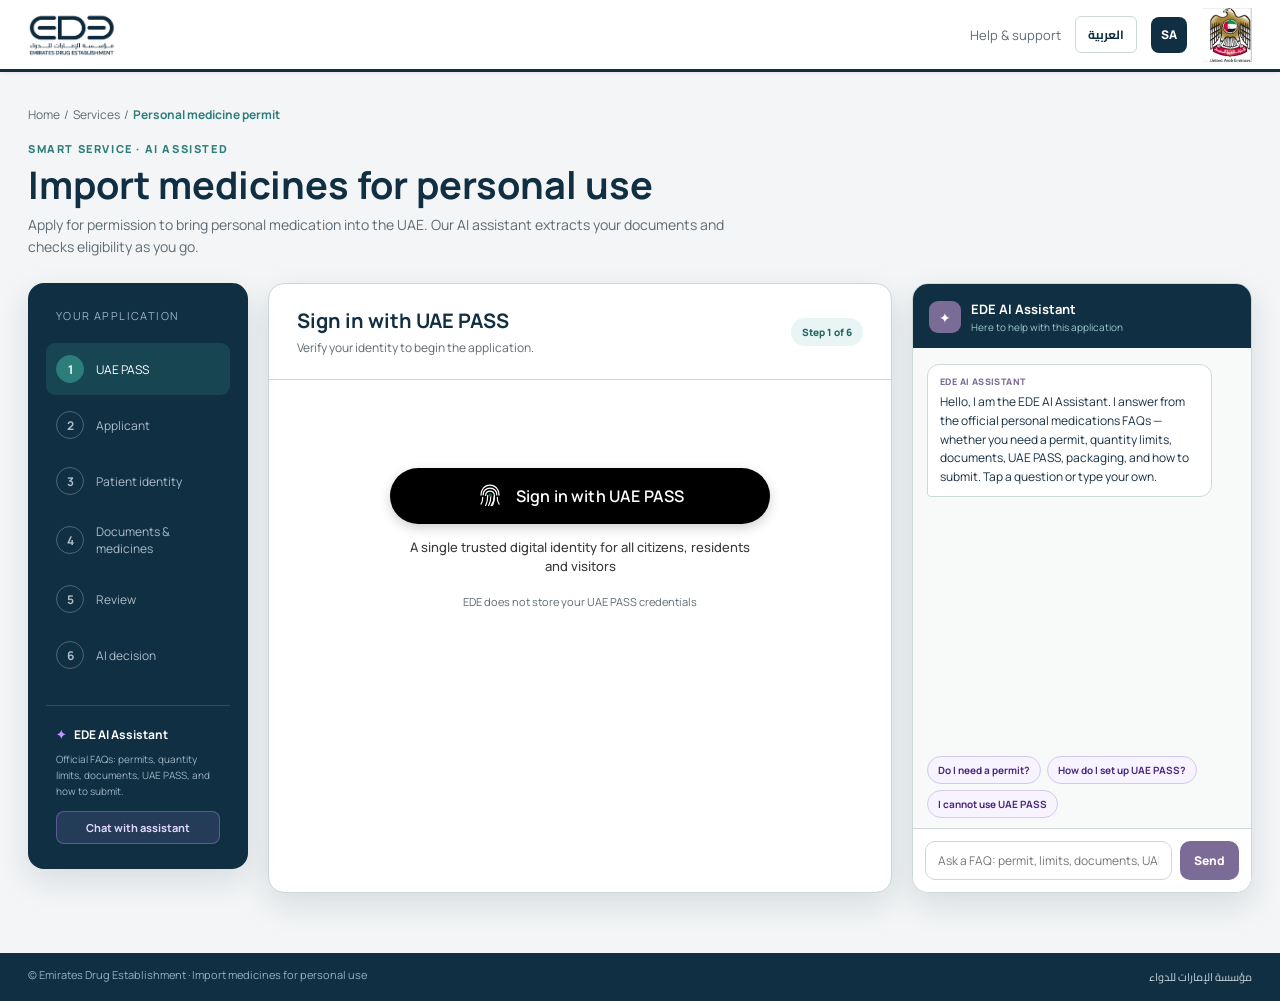
==== index.html @ e3aba8f2 "Ground AI assistant answers in official DCPU FAQs Update chat replies and suggested questions to mat" ====
<!doctype html>
<html lang="en">
<head>
  <meta charset="utf-8">
  <meta name="viewport" content="width=device-width, initial-scale=1">
  <title>EDE | Import Medicines Permit</title>
  <link rel="preconnect" href="https://fonts.googleapis.com">
  <link rel="preconnect" href="https://fonts.gstatic.com" crossorigin>
  <link href="https://fonts.googleapis.com/css2?family=Cairo:wght@400;600;700&family=Manrope:wght@400;500;600;700;800&display=swap" rel="stylesheet">
  <style>
    :root {
      --navy: #102f43;
      --navy-2: #193e54;
      --teal: #2d7d7b;
      --teal-dark: #236664;
      --teal-light: #e8f5f4;
      --ink: #173044;
      --muted: #5c6b75;
      --line: #ccd7d8;
      --surface: #fff;
      --page: #f3f5f6;
      --success: #2f8264;
      --warning: #c98218;
      --danger: #bd2845;
      --purple: #7b6b97;
      --shadow: 0 12px 32px rgba(16, 47, 67, .12);
    }
    * { box-sizing: border-box; }
    body { margin: 0; font-family: Manrope, Cairo, Arial, sans-serif; color: var(--ink); background: var(--page); }
    button, input, select { font: inherit; }
    button { cursor: pointer; }
    .ede-header {
      height: 72px; display: flex; align-items: center; gap: 16px;
      padding: 0 28px; background: #fff;
      border-bottom: 3px solid var(--navy);
      box-shadow: 0 1px 4px rgba(16,47,67,.08);
      position: sticky; top: 0; z-index: 40;
    }
    .ede-logo { height: 48px; width: auto; display: block; max-width: min(52vw, 420px); object-fit: contain; object-position: left center; }
    .ede-emblem { height: 54px; width: auto; display: block; flex: none; }
    .header-actions { margin-left: auto; display: flex; align-items: center; gap: 14px; color: var(--muted); font-size: 13px; }
    .lang {
      background: #fff; border: 1px solid var(--line); border-radius: 6px;
      color: var(--navy); font-weight: 700; padding: 6px 12px; font-size: 12px;
      display: inline-flex; align-items: center; gap: 6px; font-family: Cairo, Manrope, sans-serif;
    }
    .lang:hover { border-color: var(--teal); color: var(--teal); }
    .avatar { width: 36px; height: 36px; border-radius: 8px; background: var(--navy); color: #fff; display: grid; place-items: center; font-weight: 800; font-size: 12px; }
    nav {
      height: 46px; display: flex; align-items: center; gap: 4px; padding: 0 28px;
      background: #f6f8fa; border-bottom: 1px solid #e2e8f0; font-size: 13px;
      position: sticky; top: 72px; z-index: 39;
    }
    nav button {
      color: #4a5568; text-decoration: none; height: 46px; display: flex; align-items: center;
      border: 0; background: transparent; padding: 0 16px; font-size: 13px; font-weight: 500;
      border-bottom: 2px solid transparent;
    }
    nav button:hover { color: var(--teal); }
    nav button.active { color: var(--teal); font-weight: 700; border-bottom: 2px solid var(--teal); }
    nav .officer-link { margin-left: auto; color: var(--navy); font-weight: 700; }
    .shell { max-width: 1480px; margin: 0 auto; padding: 34px 28px 60px; }
    .breadcrumb { color: var(--muted); font-size: 12px; margin-bottom: 18px; }
    .breadcrumb b { color: var(--teal); }
    .hero { display: flex; justify-content: space-between; align-items: end; gap: 24px; margin-bottom: 25px; }
    .eyebrow { color: var(--teal); text-transform: uppercase; font-size: 11px; font-weight: 800; letter-spacing: 1.6px; }
    h1 { color: var(--navy); margin: 7px 0; font-size: clamp(26px, 3vw, 38px); line-height: 1.15; }
    .subtitle { color: var(--muted); font-size: 14px; margin: 0; max-width: 700px; line-height: 1.6; }
    .secure-pill { white-space: nowrap; color: var(--success); background: #e8f5ed; border: 1px solid #cce7d6; padding: 9px 13px; border-radius: 20px; font-size: 11px; font-weight: 700; }
    .workspace { display: grid; grid-template-columns: 220px minmax(0, 1fr) 340px; gap: 20px; align-items: start; }
    .steps { background: var(--navy); border-radius: 16px; color: #fff; padding: 25px 18px; position: sticky; top: 18px; box-shadow: var(--shadow); }
    .steps-title { font-size: 11px; text-transform: uppercase; letter-spacing: 1.4px; color: #9db3c1; margin: 0 10px 20px; }
    .step { display: flex; gap: 12px; padding: 12px 10px; border-radius: 9px; margin: 4px 0; color: #aebdc7; font-size: 12px; align-items: center; }
    .step-num { width: 28px; height: 28px; border-radius: 50%; border: 1px solid #506676; display: grid; place-items: center; font-weight: 700; flex: none; }
    .step.active { color: #fff; background: rgba(45,125,123,.28); }
    .step.active .step-num { background: var(--teal); border-color: var(--teal); }
    .step.done { color: #dce5e8; }
    .step.done .step-num { color: #fff; background: var(--success); border-color: var(--success); }
    .ai-side { margin-top: 24px; border-top: 1px solid #314c5e; padding: 20px 10px 0; }
    .ai-side b { display: flex; gap: 8px; align-items: center; font-size: 12px; }
    .spark { color: #bd98ff; }
    .ai-side p { font-size: 10px; line-height: 1.6; color: #9db3c1; margin: 8px 0 0; }
    .ai-side-btn {
      width: 100%; margin-top: 12px; border: 1px solid rgba(189,152,255,.35); background: rgba(189,152,255,.12);
      color: #e6d9ff; border-radius: 8px; padding: 8px 10px; font-size: 11px; font-weight: 700;
    }
    .ai-side-btn:hover { background: rgba(189,152,255,.22); }
    .ai-chat {
      background: #fff; border: 1px solid var(--line); border-radius: 16px; box-shadow: var(--shadow);
      display: flex; flex-direction: column; min-height: 610px; max-height: calc(100vh - 160px);
      position: sticky; top: 18px; overflow: hidden;
    }
    .ai-chat-head {
      padding: 16px 16px 14px; background: var(--navy); color: #fff;
      display: flex; align-items: center; gap: 10px;
    }
    .ai-chat-head .ai-icon { width: 32px; height: 32px; font-size: 14px; }
    .ai-chat-head b { display: block; font-size: 13px; }
    .ai-chat-head small { display: block; color: #9fcaca; font-size: 10px; margin-top: 2px; }
    .ai-chat-close { margin-left: auto; display: none; border: 0; background: rgba(255,255,255,.12); color: #fff; width: 28px; height: 28px; border-radius: 6px; font-size: 16px; }
    .ai-chat-log { flex: 1; overflow-y: auto; padding: 16px 14px; display: flex; flex-direction: column; gap: 12px; background: #f7faf9; }
    .ai-msg { max-width: 92%; padding: 10px 12px; border-radius: 12px; font-size: 12px; line-height: 1.55; }
    .ai-msg.bot { background: #fff; border: 1px solid var(--line); color: var(--ink); border-bottom-left-radius: 4px; }
    .ai-msg.user { align-self: flex-end; background: var(--teal); color: #fff; border-bottom-right-radius: 4px; }
    .ai-msg .who { display: block; font-size: 9px; font-weight: 800; letter-spacing: .4px; text-transform: uppercase; margin-bottom: 4px; }
    .ai-msg.bot .who { color: var(--purple); }
    .ai-msg.user .who { color: rgba(255,255,255,.75); }
    .ai-chips { display: flex; flex-wrap: wrap; gap: 6px; padding: 0 14px 10px; background: #f7faf9; }
    .ai-chip {
      border: 1px solid #d5c8ee; background: #f8f4ff; color: #4a267d; border-radius: 14px;
      padding: 6px 10px; font-size: 10px; font-weight: 700;
    }
    .ai-chip:hover { background: #efe7fa; }
    .ai-chat-form { display: flex; gap: 8px; padding: 12px; border-top: 1px solid var(--line); background: #fff; }
    .ai-chat-form input {
      flex: 1; border: 1px solid var(--line); border-radius: 10px; padding: 10px 12px; font-size: 12px; outline: 0; color: var(--navy);
    }
    .ai-chat-form input:focus { border-color: var(--purple); box-shadow: 0 0 0 3px rgba(123,107,151,.12); }
    .ai-chat-form button {
      border: 0; border-radius: 10px; background: var(--purple); color: #fff; padding: 0 14px; font-size: 12px; font-weight: 800;
    }
    .ai-chat-form button:hover { background: #5e4d7e; }
    .ai-typing { display: none; align-items: center; gap: 6px; color: var(--muted); font-size: 11px; padding: 0 16px 8px; background: #f7faf9; }
    .ai-typing.show { display: flex; }
    .ai-dot { width: 6px; height: 6px; border-radius: 50%; background: var(--purple); animation: pulse 1s infinite; }
    .ai-dot:nth-child(2) { animation-delay: .15s; }
    .ai-dot:nth-child(3) { animation-delay: .3s; }
    .ai-fab {
      display: none; position: fixed; right: 22px; bottom: 22px; z-index: 30;
      width: 56px; height: 56px; border-radius: 50%; border: 0; background: var(--purple); color: #fff;
      box-shadow: 0 10px 24px rgba(112,70,183,.35); font-size: 22px; font-weight: 800;
    }
    .ai-chat-backdrop { display: none; }
    .panel { background: var(--surface); border: 1px solid var(--line); border-radius: 16px; box-shadow: var(--shadow); overflow: hidden; min-height: 610px; }
    .panel-head { padding: 23px 28px; border-bottom: 1px solid var(--line); display: flex; justify-content: space-between; gap: 20px; align-items: center; }
    .panel-head h2 { margin: 0 0 5px; font-size: 20px; color: var(--navy); }
    .panel-head p { margin: 0; font-size: 12px; color: var(--muted); }
    .step-badge { background: var(--teal-light); color: var(--teal-dark); border-radius: 15px; padding: 7px 11px; font-size: 10px; font-weight: 800; white-space: nowrap; }
    .content { padding: 28px; }
    .page { display: none; }
    .page.active { display: block; animation: rise .25s ease; }
    @keyframes rise { from { opacity: .2; transform: translateY(5px); } }
    .ai-callout { border: 1px solid #d9caf4; background: #f8f4ff; border-radius: 12px; padding: 15px 17px; display: flex; gap: 13px; margin-bottom: 24px; }
    .ai-icon { width: 34px; height: 34px; border-radius: 9px; display: grid; place-items: center; background: var(--purple); color: #fff; flex: none; }
    .ai-callout b { font-size: 12px; color: #4a267d; }
    .ai-callout p { margin: 4px 0 0; font-size: 11px; line-height: 1.55; color: #715791; }
    .question { margin-bottom: 24px; }
    .label { display: block; font-size: 12px; font-weight: 700; color: var(--navy); margin-bottom: 9px; }
    .req { color: var(--danger); }
    .choice-grid { display: grid; grid-template-columns: repeat(2, 1fr); gap: 12px; }
    .choice { position: relative; border: 1.5px solid var(--line); border-radius: 11px; padding: 16px; display: flex; gap: 12px; align-items: center; cursor: pointer; min-height: 72px; }
    .choice:hover { border-color: #94bebe; }
    .choice.selected { border-color: var(--teal); background: #f3fafa; box-shadow: inset 0 0 0 1px var(--teal); }
    .choice input { position: absolute; opacity: 0; }
    .radio-dot { width: 18px; height: 18px; border: 2px solid #adb9bf; border-radius: 50%; flex: none; }
    .selected .radio-dot { border: 5px solid var(--teal); }
    .choice b { display: block; font-size: 12px; color: var(--navy); }
    .choice small { color: var(--muted); font-size: 10px; display: block; margin-top: 4px; line-height: 1.4; }
    .classification { background: var(--navy); color: #fff; border-radius: 12px; padding: 17px 20px; display: flex; align-items: center; gap: 14px; margin-top: 8px; }
    .class-icon { width: 38px; height: 38px; border-radius: 50%; background: var(--teal); display: grid; place-items: center; }
    .classification small { display: block; color: #acc0cb; font-size: 10px; margin-bottom: 3px; }
    .classification b { font-size: 15px; }
    .classification span:last-child { margin-left: auto; font-size: 10px; color: #9fcaca; }
    .footer-actions { display: flex; justify-content: space-between; padding: 20px 28px; border-top: 1px solid var(--line); background: #fbfcfc; }
    .btn { border: 0; border-radius: 8px; padding: 11px 19px; font-weight: 700; font-size: 12px; display: inline-flex; align-items: center; gap: 8px; }
    .btn-primary { color: #fff; background: var(--teal); }
    .btn-primary:hover { background: var(--teal-dark); }
    .btn-secondary { color: var(--navy); background: #fff; border: 1px solid var(--line); }
    .btn-ghost { color: var(--muted); background: transparent; }
    .upload-zone { border: 1.5px dashed #9cb9ba; border-radius: 13px; background: #f7fbfb; text-align: center; padding: 27px; cursor: pointer; transition: .2s; }
    .upload-zone:hover { background: var(--teal-light); border-color: var(--teal); }
    .upload-symbol { width: 48px; height: 48px; border-radius: 50%; background: var(--teal-light); color: var(--teal); display: grid; place-items: center; font-size: 22px; margin: 0 auto 12px; }
    .upload-zone b { display: block; font-size: 13px; color: var(--navy); }
    .upload-zone p { margin: 6px 0 0; color: var(--muted); font-size: 10px; }
    .file-card { display: none; align-items: center; gap: 13px; border: 1px solid var(--line); border-radius: 11px; padding: 13px; margin-top: 12px; }
    .file-card.visible { display: flex; }
    .file-icon { width: 38px; height: 38px; border-radius: 8px; background: #fceceb; color: #ba3e38; display: grid; place-items: center; font-size: 10px; font-weight: 800; }
    .file-name { font-size: 11px; font-weight: 700; }
    .file-meta { color: var(--muted); font-size: 9px; margin-top: 3px; }
    .file-ok { margin-left: auto; color: var(--success); font-weight: 800; font-size: 11px; }
    .extracting { display: none; margin-top: 17px; border: 1px solid #d9caf4; background: #faf7ff; border-radius: 10px; padding: 14px; }
    .extracting.visible { display: block; }
    .scan-line { height: 5px; background: #e9ddfa; border-radius: 3px; overflow: hidden; margin-top: 10px; }
    .scan-line:after { content: ""; display: block; width: 35%; height: 100%; background: var(--purple); animation: scan 1.1s infinite; border-radius: inherit; }
    @keyframes scan { from { transform: translateX(-100%); } to { transform: translateX(360%); } }
    .medicine-card { border: 1px solid var(--line); border-radius: 12px; margin-top: 18px; overflow: hidden; }
    .medicine-title { padding: 13px 16px; background: #f8faf9; display: flex; align-items: center; font-size: 11px; font-weight: 800; color: var(--navy); border-bottom: 1px solid var(--line); }
    .ai-tag { margin-left: auto; font-size: 9px; color: var(--purple); background: #efe7fa; border-radius: 10px; padding: 4px 8px; }
    .form-grid { padding: 17px; display: grid; grid-template-columns: repeat(2, 1fr); gap: 16px; }
    .field label { display: flex; justify-content: space-between; font-size: 10px; color: var(--muted); font-weight: 700; margin-bottom: 6px; }
    .confidence { color: var(--success); font-size: 8px; }
    .field input, .field select { width: 100%; border: 1px solid var(--line); border-radius: 8px; padding: 10px 11px; font-size: 11px; color: var(--navy); background: #fff; outline: 0; }
    .field input:focus, .field select:focus { border-color: var(--teal); box-shadow: 0 0 0 3px rgba(45,125,123,.12); }
    .span-2 { grid-column: span 2; }
    .add-med { color: var(--teal); border: 1px dashed #9bbebe; background: #f7fbfb; width: 100%; border-radius: 9px; padding: 11px; font-size: 11px; font-weight: 700; margin-top: 13px; }
    .identity-grid { display: grid; grid-template-columns: repeat(2,1fr); gap: 16px; }
    .identity-banner { background: #eaf6ef; border: 1px solid #cae7d5; color: var(--success); border-radius: 11px; padding: 13px 15px; font-size: 11px; font-weight: 700; margin-bottom: 19px; display: flex; gap: 9px; }
    .review-section { border: 1px solid var(--line); border-radius: 11px; margin-bottom: 14px; overflow: hidden; }
    .review-title { background: #f8faf9; padding: 12px 15px; font-size: 11px; font-weight: 800; color: var(--navy); display: flex; justify-content: space-between; }
    .review-title button { border: 0; background: transparent; color: var(--teal); font-size: 10px; font-weight: 700; }
    .summary-grid { padding: 15px; display: grid; grid-template-columns: repeat(3, 1fr); gap: 14px; }
    .summary-grid small { color: var(--muted); font-size: 8px; display: block; margin-bottom: 4px; }
    .summary-grid b { font-size: 10px; color: var(--navy); }
    .checklist { display: grid; gap: 8px; padding: 14px 15px; }
    .check-row { display: flex; align-items: center; gap: 9px; font-size: 10px; }
    .check { width: 19px; height: 19px; border-radius: 50%; display: grid; place-items: center; font-size: 10px; color: #fff; background: var(--success); }
    .terms { font-size: 10px; color: var(--muted); display: flex; gap: 9px; align-items: start; margin: 17px 0 3px; }
    .decision-head { text-align: center; margin-bottom: 24px; }
    .decision-icon { width: 60px; height: 60px; display: grid; place-items: center; border-radius: 50%; margin: 0 auto 12px; background: #fff3df; color: var(--warning); font-size: 28px; }
    .decision-head h3 { margin: 0; color: var(--navy); font-size: 22px; }
    .decision-head p { margin: 7px auto 0; color: var(--muted); max-width: 590px; font-size: 11px; line-height: 1.6; }
    .decision-strip { display: grid; grid-template-columns: repeat(3,1fr); gap: 10px; margin-bottom: 20px; }
    .metric { border: 1px solid var(--line); border-radius: 10px; padding: 14px; text-align: center; }
    .metric strong { display: block; color: var(--navy); font-size: 19px; }
    .metric small { color: var(--muted); font-size: 9px; }
    .decision-med { border: 1px solid var(--line); border-radius: 11px; padding: 15px; margin-bottom: 10px; display: flex; align-items: center; gap: 12px; }
    .med-symbol { width: 38px; height: 38px; border-radius: 9px; background: var(--teal-light); color: var(--teal); display: grid; place-items: center; }
    .decision-med b { font-size: 11px; display: block; }
    .decision-med small { color: var(--muted); font-size: 9px; }
    .outcome { margin-left: auto; border-radius: 12px; padding: 6px 9px; font-size: 9px; font-weight: 800; white-space: nowrap; }
    .auto { color: var(--success); background: #e7f5ed; }
    .hitl { color: var(--warning); background: #fff1dc; }
    .reasons { margin: 8px 0 0; padding-left: 15px; color: #765527; font-size: 9px; line-height: 1.55; }
    .application-number { margin-top: 20px; background: var(--navy); border-radius: 11px; color: #fff; padding: 16px 18px; display: flex; align-items: center; }
    .application-number small { color: #9fb2bd; display: block; font-size: 9px; }
    .application-number b { font-size: 13px; }
    .application-number span:last-child { margin-left: auto; color: #a5d1d1; font-size: 10px; }
    .uaepass-card { max-width: 520px; margin: 48px auto; text-align: center; padding: 12px 8px 8px; }
    .uaepass-button {
      display: inline-flex; align-items: center; justify-content: center; gap: 12px;
      width: min(100%, 380px); min-height: 56px; border: 0; border-radius: 999px;
      background: #000; color: #fff; padding: 12px 32px;
      font-family: Manrope, Helvetica, Arial, sans-serif;
      font-size: 16px; font-weight: 600; letter-spacing: .01em; line-height: 1;
      box-shadow: 0 4px 12px rgba(0,0,0,.18);
    }
    .uaepass-button:hover { background: #111; }
    .uaepass-button:active { transform: translateY(1px); box-shadow: 0 2px 6px rgba(0,0,0,.16); }
    .uaepass-logo { width: 28px; height: 28px; flex: none; display: block; }
    .uaepass-card p {
      margin: 14px auto 0; max-width: 340px; color: #3a3a3a;
      font-size: 13px; font-weight: 500; line-height: 1.45;
    }
    .privacy-note { margin-top: 18px; color: var(--muted); font-size: 11px; }
    .identity-upload { display: none; margin: 20px 0; border-top: 1px solid var(--line); padding-top: 20px; }
    .identity-upload.visible { display: block; }
    .extracted-identity { display: none; margin-top: 12px; padding: 15px; border: 1px solid #cce7d6; background: #f1faf5; border-radius: 11px; }
    .extracted-identity.visible { display: block; }
    .extract-grid { display: grid; grid-template-columns: repeat(2,1fr); gap: 12px; text-align: left; }
    .extract-grid small { display: block; color: var(--muted); font-size: 8px; margin-bottom: 3px; }
    .extract-grid b { font-size: 10px; color: var(--navy); }
    .document-grid { display: grid; grid-template-columns: repeat(2,1fr); gap: 14px; }
    .document-tile { border: 1px solid var(--line); border-radius: 12px; padding: 16px; }
    .document-tile.required { border-top: 3px solid var(--teal); }
    .document-tile h4 { margin: 0 0 4px; font-size: 12px; color: var(--navy); }
    .document-tile p { margin: 0 0 12px; min-height: 29px; color: var(--muted); font-size: 9px; line-height: 1.5; }
    .mini-upload { width: 100%; border: 1px dashed #9cb9ba; background: #f7fbfb; color: var(--teal); border-radius: 8px; padding: 10px; font-size: 10px; font-weight: 700; }
    .upload-status { display: none; margin-top: 9px; color: var(--success); font-size: 9px; font-weight: 700; overflow: hidden; text-overflow: ellipsis; white-space: nowrap; }
    .upload-status.visible { display: block; }
    .medicine-actions { margin-left: auto; display: flex; gap: 6px; }
    .icon-btn { border: 1px solid var(--line); background: #fff; color: var(--muted); border-radius: 6px; padding: 5px 8px; font-size: 9px; font-weight: 700; }
    .icon-btn.danger { color: var(--danger); }
    .empty-medicines { display: none; padding: 24px; text-align: center; color: var(--muted); font-size: 11px; border: 1px dashed var(--line); border-radius: 11px; margin-top: 16px; }
    .field input:disabled, .field select:disabled { background: #f1f4f4; color: #4f626e; border-color: #e5e9ea; cursor: not-allowed; }
    .portal-view { display: none; }
    .portal-view.active { display: block; }
    .dashboard-hero { background: var(--navy); border-radius: 16px; color: #fff; padding: 30px; display: flex; justify-content: space-between; align-items: center; gap: 24px; overflow: hidden; position: relative; }
    .dashboard-hero:after { content:"EDE"; position:absolute; right:20px; top:-25px; font-size:130px; font-weight:800; color:rgba(255,255,255,.035); pointer-events:none; }
    .dashboard-hero > * { position:relative; z-index:1; }
    .dashboard-hero h1 { color:#fff; font-size:27px; margin:4px 0 7px; }
    .dashboard-hero p { color:#b7c6ce; font-size:11px; margin:0; }
    .kpi-grid { display:grid; grid-template-columns:repeat(4,1fr); gap:14px; margin:20px 0; }
    .kpi-card {
      background:#fff; border:1px solid var(--line); border-radius:12px; padding:16px 18px 14px 18px;
      position:relative; overflow:hidden; box-shadow:0 6px 18px rgba(16,47,67,.06);
    }
    .kpi-card:before { content:""; position:absolute; left:0; top:0; bottom:0; width:4px; background:var(--teal); }
    .kpi-card:nth-child(1):before { background:#7cb87c; }
    .kpi-card:nth-child(2):before { background:#5ba3c9; }
    .kpi-card:nth-child(3):before { background:var(--purple); }
    .kpi-card:nth-child(4):before { background:var(--navy); }
    .kpi-card small { display:block; color:#83929b; font-size:10px; font-weight:800; letter-spacing:.8px; text-transform:uppercase; margin-bottom:6px; }
    .kpi-card strong { display:block; font-size:28px; color:var(--navy); line-height:1; }
    .kpi-card em { display:block; margin-top:6px; font-style:normal; color:var(--muted); font-size:11px; font-weight:500; }
    .table-card { background:#fff; border:1px solid var(--line); border-radius:14px; overflow:hidden; box-shadow:var(--shadow); }
    .table-head { padding:17px 20px; border-bottom:1px solid var(--line); display:flex; align-items:center; justify-content:space-between; }
    .table-head h3 { margin:0; color:var(--navy); font-size:14px; }
    table { width:100%; border-collapse:collapse; font-size:10px; }
    th { text-align:left; color:var(--muted); background:#f8faf9; font-size:8px; text-transform:uppercase; letter-spacing:.5px; }
    th,td { padding:13px 16px; border-bottom:1px solid #edf0f0; }
    tr:last-child td { border-bottom:0; }
    .status { display:inline-flex; border-radius:12px; padding:5px 8px; font-size:8px; font-weight:800; }
    .status.review { background:#fff1dc; color:var(--warning); }
    .status.approved { background:#e7f5ed; color:var(--success); }
    .officer-shell { max-width:1400px; margin:0 auto; padding:28px; }
    .officer-layout { display:grid; grid-template-columns:350px minmax(0,1fr); gap:18px; align-items:start; }
    .queue, .case-detail { background:#fff; border:1px solid var(--line); border-radius:14px; overflow:hidden; box-shadow:var(--shadow); }
    .queue-item { padding:15px 17px; border-bottom:1px solid var(--line); cursor:pointer; }
    .queue-item:hover,.queue-item.active { background:#f3f9f8; border-left:3px solid var(--teal); }
    .queue-item b { display:block; color:var(--navy); font-size:11px; margin-bottom:4px; }
    .queue-item small { color:var(--muted); font-size:8px; }
    .case-header { padding:20px 22px; background:var(--navy); color:#fff; display:flex; justify-content:space-between; align-items:center; }
    .case-header h2 { margin:0 0 4px; font-size:17px; }
    .case-header p { margin:0; color:#b4c4cd; font-size:9px; }
    .case-body { padding:22px; }
    .case-grid { display:grid; grid-template-columns:repeat(3,1fr); gap:12px; margin-bottom:18px; }
    .case-stat { border:1px solid var(--line); border-radius:9px; padding:12px; }
    .case-stat small { display:block; color:var(--muted); font-size:8px; margin-bottom:4px; }
    .case-stat b { font-size:10px; color:var(--navy); }
    .rule-alert { border-left:3px solid var(--warning); background:#fff8ed; padding:12px 14px; margin:8px 0; border-radius:0 8px 8px 0; font-size:9px; color:#6f4a1b; }
    .officer-actions { display:flex; gap:9px; justify-content:flex-end; padding-top:18px; border-top:1px solid var(--line); margin-top:18px; }
    .site-footer {
      background: var(--navy); color: #94b1c2; padding: 14px 28px;
      display: flex; justify-content: space-between; gap: 12px; font-size: 11px;
    }
    .site-footer span:last-child { font-family: Cairo, sans-serif; color: #c6d4dc; }
    .toast { position: fixed; right: 24px; bottom: 24px; padding: 13px 16px; background: var(--navy); color: #fff; border-radius: 9px; font-size: 11px; box-shadow: var(--shadow); transform: translateY(80px); opacity: 0; transition: .3s; z-index: 10; }
    .toast.show { transform: none; opacity: 1; }
    @media (max-width: 1180px) {
      .workspace { grid-template-columns: 220px minmax(0, 1fr); }
      .ai-chat {
        position: fixed; right: 16px; bottom: 16px; top: auto; left: auto;
        width: min(380px, calc(100vw - 24px)); min-height: 0; height: min(560px, calc(100vh - 90px));
        z-index: 45; display: none; max-height: none;
      }
      .ai-chat.open { display: flex; }
      .ai-chat-close { display: grid; place-items: center; }
      #applicationView.active .ai-fab { display: grid; }
    }
    @media (max-width: 800px) {
      .ede-header { padding: 0 14px; height: 64px; }
      .ede-logo { height: 38px; }
      .ede-emblem { height: 42px; }
      nav { top: 64px; padding: 0 10px; }
      .workspace { grid-template-columns: 1fr; }
      .steps { position: static; display: flex; overflow-x: auto; padding: 12px; }
      .steps-title, .ai-side { display: none; }
      .ai-fab { display: grid; }
      .ai-chat { right: 0; bottom: 0; left: 0; width: 100%; height: min(78vh, 640px); border-radius: 16px 16px 0 0; }
      .step { min-width: max-content; }
      .hero { align-items: start; }
      .secure-pill { display: none; }
      .choice-grid, .identity-grid, .form-grid { grid-template-columns: 1fr; }
      .document-grid, .extract-grid { grid-template-columns: 1fr; }
      .span-2 { grid-column: auto; }
      .summary-grid { grid-template-columns: repeat(2,1fr); }
      .decision-strip { grid-template-columns: 1fr; }
      nav button:not(.active):not(.officer-link) { display: none; }
      .header-actions span { display: none; }
      .kpi-grid { grid-template-columns:repeat(2,1fr); }
      .officer-layout { grid-template-columns:1fr; }
      .case-grid { grid-template-columns:1fr; }
      .content, .panel-head { padding: 20px; }
    }
  </style>
<script>
window._EDE_LOGO_SRC='[data-uri]';
window._EDE_EMBLEM_SRC='[data-uri]';
</script>
</head>
<body>
  <header class="ede-header">
    <img class="ede-logo" id="edeLogo" alt="Emirates Drug Establishment">
    <div class="header-actions">
      <span>Help &amp; support</span>
      <button class="lang" type="button">العربية</button>
      <div class="avatar">SA</div>
    </div>
    <img class="ede-emblem" id="edeEmblem" alt="United Arab Emirates">
  </header>
  <nav id="mainNav" style="display:none"><button onclick="showDashboard(this)">Dashboard</button><button class="officer-link" onclick="showOfficerPortal(this)">Officer review portal ↗</button></nav>

  <main class="shell portal-view active" id="applicationView">
    <div class="breadcrumb">Home &nbsp;/&nbsp; Services &nbsp;/&nbsp; <b>Personal medicine permit</b></div>
    <section class="hero">
      <div>
        <div class="eyebrow">Smart service · AI assisted</div>
        <h1>Import medicines for personal use</h1>
        <p class="subtitle">Apply for permission to bring personal medication into the UAE. Our AI assistant extracts your documents and checks eligibility as you go.</p>
      </div>
      <div class="secure-pill" id="securePill" style="display:none">✓ UAE PASS verified session</div>
    </section>

    <div class="workspace">
      <aside class="steps">
        <div class="steps-title">Your application</div>
        <div class="step active" data-step="1"><span class="step-num">1</span><span>UAE PASS</span></div>
        <div class="step" data-step="2"><span class="step-num">2</span><span>Applicant</span></div>
        <div class="step" data-step="3"><span class="step-num">3</span><span>Patient identity</span></div>
        <div class="step" data-step="4"><span class="step-num">4</span><span>Documents & medicines</span></div>
        <div class="step" data-step="5"><span class="step-num">5</span><span>Review</span></div>
        <div class="step" data-step="6"><span class="step-num">6</span><span>AI decision</span></div>
        <div class="ai-side">
          <b><span class="spark">✦</span> EDE AI Assistant</b>
          <p>Official FAQs: permits, quantity limits, documents, UAE PASS, and how to submit.</p>
          <button class="ai-side-btn" type="button" onclick="focusChat()">Chat with assistant</button>
        </div>
      </aside>

      <section class="panel">
        <div class="page active" id="page-1">
          <div class="panel-head"><div><h2>Sign in with UAE PASS</h2><p>Verify your identity to begin the application.</p></div><span class="step-badge">Step 1 of 6</span></div>
          <div class="content">
            <div class="uaepass-card">
              <button type="button" class="uaepass-button" id="signInButton" onclick="signIn(this)" aria-label="Sign in with UAE PASS">
                <svg class="uaepass-logo" viewBox="0 0 36 36" aria-hidden="true">
                  <g fill="none" stroke="#fff" stroke-linecap="round" stroke-linejoin="round">
                    <path stroke-width="1.55" d="M6.4 16.8C6.4 9.4 11.2 4 18 4s11.6 5.4 11.6 12.8"/>
                    <path stroke-width="1.55" d="M9.2 16.6c0-5 3.6-8.8 8.8-8.8s8.8 3.8 8.8 8.8"/>
                    <path stroke-width="1.55" d="M12.4 17.2c0-3.2 2.4-5.6 5.6-5.6s5.6 2.4 5.6 5.6c0 5.8-1.5 9.4-4.1 13.2"/>
                    <path stroke-width="1.55" d="M8.6 19.6c.35 4.8-1.4 7.6-2.2 8.8"/>
                    <path stroke-width="1.55" d="M15.1 17.2c0 6.2-.9 9.5-2.7 13"/>
                    <path stroke-width="1.55" d="M19.2 17.2c0 5.6-1.1 9.2-3 13"/>
                    <path stroke-width="1.55" d="M27.4 19.8c-.2 4.3 1.2 7.2 2.3 8.7"/>
                    <path stroke-width="1.55" d="M23.8 17.4c0 5.8-.8 9.2-2.4 12.6"/>
                  </g>
                  <circle cx="18.1" cy="16.6" r="2.15" fill="#00732F"/>
                  <circle cx="19.55" cy="17.85" r="1.15" fill="#CE1126"/>
                </svg>
                <span>Sign in with UAE PASS</span>
              </button>
              <p>A single trusted digital identity for all citizens, residents and visitors</p>
              <div class="privacy-note">EDE does not store your UAE PASS credentials</div>
            </div>
          </div>
        </div>

        <div class="page" id="page-2">
          <div class="panel-head"><div><h2>Tell us about the patient</h2><p>This determines identity requirements and medicine supply limits.</p></div><span class="step-badge">Step 2 of 6</span></div>
          <div class="content">
            <div class="identity-banner">✓ Signed in with UAE PASS as Sara Ahmed Al Mansoori</div>
            <div class="ai-callout"><div class="ai-icon">✦</div><div><b>Smart applicant classification</b><p>I’ll classify this application as Resident or Traveller using your answers.</p></div></div>
            <div class="question"><span class="label">Who are you applying for? <span class="req">*</span></span><div class="choice-grid" data-choice="applyingFor"><label class="choice selected"><input type="radio" name="applyingFor" value="myself" checked><span class="radio-dot"></span><span><b>Myself</b><small>I am the patient</small></span></label><label class="choice"><input type="radio" name="applyingFor" value="other"><span class="radio-dot"></span><span><b>Someone else</b><small>Relative, guardian or caregiver</small></span></label></div></div>
            <div class="question"><span class="label">Is the patient a UAE resident? <span class="req">*</span></span><div class="choice-grid" data-choice="resident"><label class="choice selected"><input type="radio" name="resident" value="yes" checked><span class="radio-dot"></span><span><b>Yes</b><small>Patient has UAE residence</small></span></label><label class="choice"><input type="radio" name="resident" value="no"><span class="radio-dot"></span><span><b>No</b><small>Patient is visiting the UAE</small></span></label></div></div>
            <div class="classification"><span class="class-icon">✓</span><span><small>AI classification</small><b id="classValue">Resident applicant</b></span><span id="classRule">BR-01 applied</span></div>
          </div>
          <div class="footer-actions"><button class="btn btn-ghost" onclick="saveDraft()">Save draft</button><button class="btn btn-primary" onclick="continueApplicant()">Continue to identity →</button></div>
        </div>

        <div class="page" id="page-3">
          <div class="panel-head"><div><h2>Confirm patient identity</h2><p id="identitySubtitle">Your identity is already available from UAE PASS.</p></div><span class="step-badge">Step 3 of 6</span></div>
          <div class="content">
            <div id="selfIdentity"><div class="identity-banner">✓ Patient identity pre-filled from your UAE PASS profile</div></div>
            <div class="identity-upload" id="otherIdentity">
              <div class="ai-callout"><div class="ai-icon">▣</div><div><b id="identityDocTitle">Upload patient Emirates ID</b><p id="identityDocHelp">Upload the front or a clear PDF. AI will extract the patient details for you to confirm.</p></div></div>
              <input type="file" id="identityFile" accept=".pdf,.png,.jpg,.jpeg" hidden>
              <div class="upload-zone" onclick="document.getElementById('identityFile').click()"><div class="upload-symbol">↥</div><b id="identityUploadLabel">Upload Emirates ID</b><p>PDF, JPG or PNG · maximum 40 MB</p></div>
              <div class="extracting" id="identityExtracting"><b style="font-size:11px;color:#4a267d">✦ AI is reading the identity document…</b><div class="scan-line"></div></div>
            </div>
            <div id="patientFields"><div class="identity-banner" id="patientFieldsBanner">✓ Patient identity pre-filled and ready to confirm</div><div class="identity-grid"><div class="field"><label>Patient full name</label><input id="patientName" value="Sara Ahmed Al Mansoori"></div><div class="field"><label>Date of birth</label><input id="patientDob" type="date" value="1991-05-14"></div><div class="field"><label id="documentNumberLabel">Emirates ID number</label><input id="patientDocumentNumber" value="784-1991-1234567-1"></div><div class="field"><label>Nationality</label><input id="patientNationality" value="United Arab Emirates"></div></div></div>
          </div>
          <div class="footer-actions"><button class="btn btn-secondary" onclick="go(2)">← Back</button><button class="btn btn-primary" onclick="continueIdentity()">Continue to documents →</button></div>
        </div>

        <div class="page" id="page-4">
          <div class="panel-head"><div><h2>Documents and medicines</h2><p>Upload supporting documents, then confirm every extracted medicine.</p></div><span class="step-badge">Step 4 of 6</span></div>
          <div class="content">
            <div class="ai-callout"><div class="ai-icon">▣</div><div><b>Document intelligence</b><p>AI extracts medicines from the prescription. You remain in control: edit, delete, or add medicines before submission.</p></div></div>
            <div class="document-grid">
              <div class="document-tile required"><h4>Prescription <span class="req">*</span></h4><p>Valid prescription from a medical professional.</p><input type="file" id="prescriptionFile" accept=".pdf,.png,.jpg,.jpeg" hidden><button class="mini-upload" onclick="document.getElementById('prescriptionFile').click()">↥ Upload prescription</button><div class="upload-status" id="prescriptionStatus"></div></div>
              <div class="document-tile"><h4>Medical report</h4><p>Required for controlled medicines; must be issued within 365 days.</p><input type="file" id="medicalFile" accept=".pdf,.png,.jpg,.jpeg" hidden><button class="mini-upload" onclick="document.getElementById('medicalFile').click()">↥ Upload medical report</button><div class="upload-status" id="medicalStatus"></div></div>
              <div class="document-tile"><h4>Additional documents</h4><p>Doctor declaration, supporting letter, or other evidence if required.</p><input type="file" id="additionalFile" accept=".pdf,.png,.jpg,.jpeg" multiple hidden><button class="mini-upload" onclick="document.getElementById('additionalFile').click()">＋ Add documents</button><div class="upload-status" id="additionalStatus"></div></div>
            </div>
            <div class="extracting" id="extracting"><b style="font-size:11px;color:#4a267d">✦ AI is extracting medicine details…</b><div class="scan-line"></div></div>
            <div id="medicineList"></div><div class="empty-medicines" id="emptyMedicines">No medicines added yet. Upload a prescription or add one manually.</div>
            <button class="add-med" onclick="addMedicine()">＋ Add another medicine</button>
          </div>
          <div class="footer-actions"><button class="btn btn-secondary" onclick="go(3)">← Back</button><button class="btn btn-primary" onclick="confirmMedicines()">Confirm medicines →</button></div>
        </div>

        <div class="page" id="page-5">
          <div class="panel-head"><div><h2>Review your application</h2><p>Check all information before the AI eligibility assessment.</p></div><span class="step-badge">Step 5 of 6</span></div>
          <div class="content">
            <div class="review-section"><div class="review-title">Applicant & patient <button onclick="go(2)">Edit</button></div><div class="summary-grid"><span><small>Classification</small><b id="reviewClass">Resident</b></span><span><small>Applying for</small><b id="reviewFor">Myself</b></span><span><small>Patient</small><b id="reviewPatient">Sara Ahmed Al Mansoori</b></span><span><small>Identity document</small><b id="reviewDocument">784-1991-•••••••-1</b></span><span><small>Nationality</small><b id="reviewNationality">United Arab Emirates</b></span><span><small>Identity</small><b style="color:var(--success)">✓ Confirmed</b></span></div></div>
            <div class="review-section"><div class="review-title">Medicine details <button onclick="go(4)">Edit</button></div><div class="summary-grid" id="reviewMeds"></div></div>
            <div class="review-section"><div class="review-title">AI pre-submission checks <span style="color:var(--purple)">✦ Live</span></div><div class="checklist"><div class="check-row"><span class="check">✓</span> UAE PASS applicant verification succeeded</div><div class="check-row"><span class="check">✓</span> Patient identity document confirmed</div><div class="check-row"><span class="check">✓</span> Required prescription uploaded</div><div class="check-row"><span class="check">✓</span> No active or recent application found</div></div></div>
            <label class="terms"><input id="terms" type="checkbox"> <span>I confirm the information is accurate and accept the general terms and conditions for this service.</span></label>
          </div>
          <div class="footer-actions"><button class="btn btn-secondary" onclick="go(4)">← Back</button><button class="btn btn-primary" onclick="submitApplication()">Submit for AI assessment ✦</button></div>
        </div>

        <div class="page" id="page-6">
          <div class="panel-head"><div><h2>Application decision</h2><p>Transparent eligibility results for every medicine.</p></div><span class="step-badge">Complete</span></div>
          <div class="content">
            <div class="decision-head"><div class="decision-icon" id="decisionIcon">◐</div><h3 id="decisionTitle">Mixed application</h3><p id="decisionText">Eligible medicines can be permitted immediately, while medicines requiring human review are securely routed to an EDE officer.</p></div>
            <div class="decision-strip"><div class="metric"><strong id="autoCount">1</strong><small>Auto-approved</small></div><div class="metric"><strong id="reviewCount">1</strong><small>Officer review</small></div><div class="metric"><strong id="permitCount">1</strong><small>Permit available now</small></div></div>
            <div id="decisionList"></div>
            <div class="application-number"><span><small>Application number</small><b>EDE-PMU-2026-0814027</b></span><span id="processingLabel">Partial permit ready · review in progress</span></div>
          </div>
          <div class="footer-actions"><button class="btn btn-secondary" onclick="restart()">Start another application</button><button class="btn btn-primary" onclick="downloadPermit()">↓ Download available permit</button></div>
        </div>
      </section>

      <aside class="ai-chat" id="aiChat" aria-label="EDE AI Assistant">
        <div class="ai-chat-head">
          <div class="ai-icon">✦</div>
          <div><b>EDE AI Assistant</b><small>Here to help with this application</small></div>
          <button class="ai-chat-close" type="button" onclick="toggleChat(false)" aria-label="Close chat">×</button>
        </div>
        <div class="ai-chat-log" id="aiChatLog"></div>
        <div class="ai-typing" id="aiTyping"><span class="ai-dot"></span><span class="ai-dot"></span><span class="ai-dot"></span> Assistant is typing…</div>
        <div class="ai-chips" id="aiChips"></div>
        <form class="ai-chat-form" onsubmit="return sendChat(event)">
          <input id="aiChatInput" type="text" maxlength="400" placeholder="Ask a FAQ: permit, limits, documents, UAE PASS…" autocomplete="off">
          <button type="submit">Send</button>
        </form>
      </aside>
    </div>
    <button class="ai-fab" id="aiFab" type="button" onclick="toggleChat(true)" aria-label="Open AI assistant">✦</button>
  </main>

  <main class="shell portal-view" id="dashboardView">
    <section class="dashboard-hero"><div><div class="eyebrow" style="color:#89c3c3">Applicant dashboard</div><h1>Welcome back, Sara</h1><p>Track applications, download permits, or start a new personal medicine import request.</p></div><button class="btn btn-primary" onclick="startApplication()">＋ New application</button></section>
    <div class="kpi-grid">
      <div class="kpi-card"><small>Total applications</small><strong>3</strong><em>portfolio records</em></div>
      <div class="kpi-card"><small>Awaiting review</small><strong id="reviewKpi">1</strong><em>decision required</em></div>
      <div class="kpi-card"><small>Permits issued</small><strong id="permitKpi">2</strong><em>completed requests</em></div>
      <div class="kpi-card"><small>Actions required</small><strong>0</strong><em>applicant follow-up</em></div>
    </div>
    <section class="table-card"><div class="table-head"><h3>My recent applications</h3><button class="btn btn-secondary" onclick="startApplication()">New application</button></div><div style="overflow-x:auto"><table><thead><tr><th>Application</th><th>Submitted</th><th>Patient</th><th>Medicines</th><th>Status</th><th>Action</th></tr></thead><tbody><tr><td><b>EDE-PMU-2026-0814027</b></td><td>14 Aug 2026</td><td>Sara Ahmed Al Mansoori</td><td>3</td><td><span class="status review" id="dashboardApplicationStatus">PARTIAL · IN REVIEW</span></td><td id="dashboardApplicationAction"><button class="icon-btn" onclick="showApplication();go(6)">View details</button></td></tr><tr><td><b>EDE-PMU-2026-0621182</b></td><td>21 Jun 2026</td><td>Sara Ahmed Al Mansoori</td><td>1</td><td><span class="status approved">PERMIT ISSUED</span></td><td><button class="icon-btn" onclick="toast('Permit download started')">Download</button></td></tr><tr><td><b>EDE-PMU-2026-0310044</b></td><td>10 Mar 2026</td><td>Omar Khalid Al Nuaimi</td><td>2</td><td><span class="status approved">PERMIT ISSUED</span></td><td><button class="icon-btn" onclick="toast('Permit download started')">Download</button></td></tr></tbody></table></div></section>
  </main>

  <main class="portal-view" id="officerView">
    <div class="officer-shell">
      <div class="hero" style="margin-bottom:20px"><div><div class="eyebrow">EDE internal · Human in the loop</div><h1>Officer review portal</h1><p class="subtitle">Review AI-routed medicines, supporting evidence, and the business rules that triggered human oversight.</p></div><button class="btn btn-secondary" onclick="showDashboard()">Exit officer portal</button></div>
      <div class="officer-layout">
        <aside class="queue"><div class="table-head"><h3>Review queue</h3><span class="status review" id="pendingCount">3 PENDING</span></div><div class="queue-item active" onclick="selectCase(this,'EDE-PMU-2026-0814027','Sara Ahmed Al Mansoori','Clonazepam 0.5 mg','Controlled Drug (CD)','BR-21 · Controlled medicines cannot be auto-approved')"><b>EDE-PMU-2026-0814027</b><small>Sara Ahmed Al Mansoori · 1 medicine flagged</small></div><div class="queue-item" onclick="selectCase(this,'EDE-PMU-2026-0813988','Maya Elena Santos','Adalimumab 40 mg','Prescription Only Medicine (POM)','BR-11 · Injectable product form requires officer review')"><b>EDE-PMU-2026-0813988</b><small>Maya Elena Santos · Injectable medicine</small></div><div class="queue-item" onclick="selectCase(this,'EDE-PMU-2026-0813761','Omar Khalid Al Nuaimi','Unmatched medicine','N/A','BR-09 · Product not matched in the EDE registry')"><b>EDE-PMU-2026-0813761</b><small>Omar Khalid Al Nuaimi · Registry mismatch</small></div></aside>
        <section class="case-detail"><div class="case-header"><div><h2 id="caseNumber">EDE-PMU-2026-0814027</h2><p>Submitted 14 Aug 2026 · AI confidence 98%</p></div><span class="status review" id="officerCaseStatus">OFFICER REVIEW</span></div><div class="case-body">
          <div class="case-grid"><div class="case-stat"><small>Patient</small><b id="casePatient">Sara Ahmed Al Mansoori</b></div><div class="case-stat"><small>Classification</small><b>Resident</b></div><div class="case-stat"><small>Identity validation</small><b style="color:var(--success)">✓ Matched</b></div><div class="case-stat"><small>Medicine</small><b id="caseMedicine">Clonazepam 0.5 mg</b></div><div class="case-stat"><small>Dispensing mode</small><b id="caseMode">Controlled Drug (CD)</b></div><div class="case-stat"><small>Requested supply</small><b>30 tablets · 30 days</b></div></div>
          <div class="review-section"><div class="review-title">AI routing explanation <span style="color:var(--purple)">✦ Auditable</span></div><div style="padding:12px 15px"><div class="rule-alert" id="caseRule"><b>BR-21</b> · Controlled medicines cannot be auto-approved</div><div class="check-row" style="margin-top:12px"><span class="check">✓</span> Prescription issued within 90 days</div><div class="check-row" style="margin-top:8px"><span class="check">✓</span> Medical report issued within 365 days</div><div class="check-row" style="margin-top:8px"><span class="check">✓</span> Quantity and duration within Resident limits</div></div></div>
          <div class="review-section"><div class="review-title">Supporting documents</div><div class="checklist"><div class="check-row"><span class="file-icon">PDF</span> Prescription_Sara_2026.pdf <button class="icon-btn" style="margin-left:auto" onclick="toast('Opening prescription preview')">View</button></div><div class="check-row"><span class="file-icon">PDF</span> Medical_Report_2026.pdf <button class="icon-btn" style="margin-left:auto" onclick="toast('Opening medical report preview')">View</button></div></div></div>
          <div class="field"><label>Officer notes</label><input id="officerNotes" placeholder="Add a note for the audit trail or applicant"></div><div class="officer-actions"><button class="btn btn-secondary" onclick="officerAction('correction')">Request correction</button><button class="btn" style="background:#fbeaea;color:var(--danger)" onclick="officerAction('reject')">Reject</button><button class="btn btn-primary" onclick="officerAction('approve')">Approve medicine</button></div>
        </div></section>
      </div>
    </div>
  </main>
  <footer class="site-footer">
    <span>© Emirates Drug Establishment · Import medicines for personal use</span>
    <span dir="rtl">مؤسسة الإمارات للدواء</span>
  </footer>
  <div class="toast" id="toast"></div>
  <script>
    const modes = [
      ["CD-Narcotic", false, true], ["Controlled Drug (CD)", false, true], ["SCD-OPH-H/C", false, true],
      ["Semi Controlled Drug (SCD)", false, true], ["Hospitals Only", true, false],
      ["POM-R (Dispense maximum for 2 weeks)", true, false], ["POM-R (Dispense maximum for one month)", true, false],
      ["POM-R (Gyn & Hospital)", true, false], ["POM-R (Hospital only)", true, false],
      ["POM-R (Specialist Gastro)", true, false], ["POM-R (Specialist Ophthalmic)", true, false],
      ["Prescription Only Medicine (POM)", true, false], ["OTC-General Sale (OTC-G)", true, false],
      ["OTC-Pharmacy Medicine (OTC-P)", true, false], ["Pharmacist Only Medicine (Ph-OM)", true, false],
      ["Pharmacy Only (P)", true, false], ["General sale / hypermarket only", true, false],
      ["General Sale Supermarket GS(s)", true, false], ["Health Care Professional's Only", true, false], ["N/A", true, false]
    ];
    const registryProducts = [
      {name:"Lipitor 20 mg", ingredient:"Atorvastatin", mode:11},
      {name:"Panadol Extra", ingredient:"Paracetamol / Caffeine", mode:12},
      {name:"Clonazepam 0.5 mg", ingredient:"Clonazepam", mode:1},
      {name:"Adalimumab 40 mg", ingredient:"Adalimumab", mode:11},
      {name:"Augmentin 625 mg", ingredient:"Amoxicillin / Clavulanic acid", mode:11},
      {name:"Ventolin Inhaler", ingredient:"Salbutamol", mode:11}
    ];
    let medicines = [];
    let medicineId = 0;
    let identityUploaded = false;
    let prescriptionUploaded = false;
    let isAuthenticated = false;
    let currentStep = 1;

    document.querySelectorAll(".choice-grid").forEach(group => group.addEventListener("change", e => {
      group.querySelectorAll(".choice").forEach(c => c.classList.toggle("selected", c.contains(e.target)));
      updateClassification();
    }));

    function activateView(id, navButton) {
      document.querySelectorAll(".portal-view").forEach(view => view.classList.toggle("active", view.id === id));
      document.querySelectorAll("#mainNav button").forEach(button => button.classList.toggle("active", button === navButton));
      window.scrollTo({top:0, behavior:"smooth"});
    }
    function showApplication() { activateView("applicationView"); }
    function startApplication() {
      if (!isAuthenticated) return showApplication();
      showApplication();
      go(2);
    }
    function showDashboard(button) {
      if (!isAuthenticated) return showApplication();
      activateView("dashboardView", button || document.querySelectorAll("#mainNav button")[0]);
    }
    function showOfficerPortal(button) {
      if (!isAuthenticated) return toast("Sign in with UAE PASS first");
      activateView("officerView", button || document.querySelector(".officer-link"));
    }

    function updateClassification() {
      const resident = document.querySelector('[name="resident"]:checked').value === "yes";
      document.getElementById("classValue").textContent = resident ? "Resident applicant" : "Traveller applicant";
      document.getElementById("classRule").textContent = resident ? "BR-01 applied" : "BR-02 applied";
    }

    function signIn(button) {
      button.innerHTML = "<span>Verifying securely…</span>";
      button.disabled = true;
      setTimeout(() => {
        button.textContent = "✓ Verified";
        isAuthenticated = true;
        document.getElementById("mainNav").style.display = "flex";
        document.getElementById("securePill").style.display = "block";
        toast("UAE PASS verification successful");
        showDashboard();
      }, 850);
    }

    function continueApplicant() {
      const other = document.querySelector('[name="applyingFor"]:checked').value === "other";
      const resident = document.querySelector('[name="resident"]:checked').value === "yes";
      document.getElementById("selfIdentity").style.display = other ? "none" : "block";
      document.getElementById("otherIdentity").classList.toggle("visible", other);
      document.getElementById("patientFields").style.display = other ? "none" : "block";
      identityUploaded = !other;
      document.getElementById("identitySubtitle").textContent = other ? `Upload the patient's ${resident ? "Emirates ID" : "passport"} for secure extraction.` : "Your identity is already available from UAE PASS.";
      document.getElementById("identityDocTitle").textContent = resident ? "Upload patient Emirates ID" : "Upload patient passport";
      document.getElementById("identityUploadLabel").textContent = resident ? "Upload Emirates ID" : "Upload passport";
      document.getElementById("identityDocHelp").textContent = `Upload a clear image or PDF. AI will extract the ${resident ? "Emirates ID number" : "passport number"}, name, date of birth, and nationality.`;
      document.getElementById("documentNumberLabel").textContent = resident ? "Emirates ID number" : "Passport number";
      if (!other) {
        document.getElementById("patientName").value = "Sara Ahmed Al Mansoori";
        document.getElementById("patientDob").value = "1991-05-14";
        document.getElementById("patientDocumentNumber").value = "784-1991-1234567-1";
        document.getElementById("patientNationality").value = "United Arab Emirates";
      }
      go(3);
    }

    document.getElementById("identityFile").addEventListener("change", e => {
      const file = e.target.files[0];
      if (!validFile(file)) return;
      const resident = document.querySelector('[name="resident"]:checked').value === "yes";
      const loader = document.getElementById("identityExtracting");
      loader.classList.add("visible");
      setTimeout(() => {
        loader.classList.remove("visible");
        identityUploaded = true;
        const details = resident
          ? {number:"784-2014-7654321-8", name:"Omar Khalid Al Nuaimi", dob:"2014-09-22", dobLabel:"22 September 2014", nationality:"United Arab Emirates"}
          : {number:"P78420591", name:"Maya Elena Santos", dob:"1988-02-11", dobLabel:"11 February 1988", nationality:"Philippines"};
        document.getElementById("patientDocumentNumber").value = details.number;
        document.getElementById("patientName").value = details.name;
        document.getElementById("patientDob").value = details.dob;
        document.getElementById("patientNationality").value = details.nationality;
        document.getElementById("patientFieldsBanner").textContent = "✓ Patient details extracted — please confirm";
        document.getElementById("patientFields").style.display = "block";
        toast("Patient identity extracted — please confirm");
      }, 1100);
    });

    function continueIdentity() {
      if (!identityUploaded) return toast("Please upload the patient's identity document");
      go(4);
    }

    function go(step) {
      currentStep = step;
      document.querySelectorAll(".page").forEach(p => p.classList.remove("active"));
      document.getElementById("page-" + step).classList.add("active");
      document.querySelectorAll(".step").forEach(s => {
        const n = +s.dataset.step;
        s.classList.toggle("active", n === step);
        s.classList.toggle("done", n < step);
        s.querySelector(".step-num").textContent = n < step ? "✓" : n;
      });
      if (step === 5) populateReview();
      refreshChatChips();
      window.scrollTo({top: 100, behavior: "smooth"});
    }

    document.getElementById("prescriptionFile").addEventListener("change", e => {
      const file = e.target.files[0];
      if (!validFile(file)) return;
      prescriptionUploaded = true;
      showUpload("prescriptionStatus", file.name);
      document.getElementById("extracting").classList.add("visible");
      setTimeout(() => {
        document.getElementById("extracting").classList.remove("visible");
        if (!medicines.length) {
          addMedicine({name:"Lipitor 20 mg", ingredient:"Atorvastatin", mode:11, quantity:90, unit:"Tablets", duration:90, form:"Tablet", registered:"yes", extracted:true, editing:false});
          addMedicine({name:"Panadol Extra", ingredient:"Paracetamol / Caffeine", mode:12, quantity:24, unit:"Tablets", duration:7, form:"Tablet", registered:"yes", extracted:true, editing:false});
          addMedicine({name:"Clonazepam 0.5 mg", ingredient:"Clonazepam", mode:1, quantity:30, unit:"Tablets", duration:30, form:"Tablet", registered:"yes", extracted:true, editing:false});
        }
        toast("AI extracted 3 medicines — review each item");
      }, 1200);
    });

    document.getElementById("medicalFile").addEventListener("change", e => {
      const file = e.target.files[0]; if (validFile(file)) showUpload("medicalStatus", file.name);
    });
    document.getElementById("additionalFile").addEventListener("change", e => {
      const files = [...e.target.files]; if (!files.length) return;
      showUpload("additionalStatus", `${files.length} document${files.length > 1 ? "s" : ""} added`);
    });

    function validFile(file) {
      if (!file) return false;
      if (file.size > 40 * 1024 * 1024) { toast("File exceeds the 40 MB limit"); return false; }
      return true;
    }
    function showUpload(id, name) {
      const el = document.getElementById(id); el.textContent = `✓ ${name}`; el.classList.add("visible");
    }

    function addMedicine(data = {}) {
      const med = {id:++medicineId, name:"", ingredient:"", mode:11, quantity:1, unit:"Tablets", duration:30, form:"Tablet", registered:"no", extracted:false, editing:true, ...data};
      medicines.push(med);
      renderMedicines();
      if (med.editing) setTimeout(() => document.querySelector(`[data-med-id="${med.id}"] .med-name`).focus(), 0);
    }
    function deleteMedicine(id) {
      medicines = medicines.filter(m => m.id !== id);
      renderMedicines();
      toast("Medicine removed");
    }
    function editMedicine(id) {
      const med = medicines.find(m => m.id === id);
      if (!med) return;
      med.editing = !med.editing;
      renderMedicines();
      if (med.editing) {
        document.querySelector(`[data-med-id="${id}"] .med-name`).focus();
        toast("Medicine fields unlocked for editing");
      } else toast("Medicine changes saved");
    }
    function syncMedicine(id, field, value) {
      const med = medicines.find(m => m.id === id);
      if (med) med[field] = ["mode","quantity","duration"].includes(field) ? +value : value;
    }
    function searchRegistry(id, field, value, input) {
      const med = medicines.find(m => m.id === id);
      if (!med) return;
      med[field] = value;
      const normalized = value.trim().toLowerCase();
      const product = registryProducts.find(item => item.name.toLowerCase() === normalized || item.ingredient.toLowerCase() === normalized);
      med.registered = product ? "yes" : "no";
      med.mode = product ? product.mode : 19;
      if (field === "name" && product) {
        med.ingredient = product.ingredient;
        input.closest(".form-grid").querySelector(".ingredient-search").value = product.ingredient;
      }
      if (field === "ingredient" && product && !med.name) {
        med.name = product.name;
        input.closest(".form-grid").querySelector(".med-name").value = product.name;
      }
      input.closest(".form-grid").querySelector(".mode-field").value = med.mode;
      const status = input.closest(".form-grid").querySelector(".registry-status");
      status.value = product ? "Matched in EDE Register" : "No record found";
      status.style.color = product ? "var(--success)" : "var(--warning)";
    }
    function renderMedicines() {
      const modeOptions = modes.map((m,i) => `<option value="${i}">${esc(m[0])}</option>`).join("");
      document.getElementById("medicineList").innerHTML = medicines.map((m,index) => `<div class="medicine-card" data-med-id="${m.id}">
        <div class="medicine-title">Medicine ${index + 1}${m.extracted ? '<span class="ai-tag">✦ AI extracted</span>' : '<span class="ai-tag">Manually added</span>'}<span class="medicine-actions"><button class="icon-btn" onclick="editMedicine(${m.id})">${m.editing ? "Done editing" : "Edit"}</button><button class="icon-btn danger" onclick="deleteMedicine(${m.id})">Delete</button></span></div>
        <div class="form-grid">
          <div class="field span-2"><label>Search medicine in EDE Register ${m.extracted ? '<span class="confidence">98% confidence</span>' : ""}</label><input class="med-name" list="medicineRegistry-${m.id}" value="${attr(m.name)}" oninput="searchRegistry(${m.id},'name',this.value,this)" placeholder="Search or type medicine name" ${m.editing?"":"disabled"}><datalist id="medicineRegistry-${m.id}">${registryProducts.map(item=>`<option value="${attr(item.name)}">${esc(item.ingredient)}</option>`).join("")}</datalist></div>
          <div class="field"><label>Search active ingredient</label><input class="ingredient-search" list="ingredientRegistry-${m.id}" value="${attr(m.ingredient)}" oninput="searchRegistry(${m.id},'ingredient',this.value,this)" placeholder="Search or type active ingredient" ${m.editing?"":"disabled"}><datalist id="ingredientRegistry-${m.id}">${registryProducts.map(item=>`<option value="${attr(item.ingredient)}">${esc(item.name)}</option>`).join("")}</datalist></div>
          <div class="field"><label>Dispensing mode <span class="confidence">EDE Register</span></label><select class="mode-field" disabled>${modeOptions.replace(`value="${m.mode}"`,`value="${m.mode}" selected`)}</select></div>
          <div class="field"><label>Quantity</label><input type="number" min="1" value="${m.quantity}" oninput="syncMedicine(${m.id},'quantity',this.value)" ${m.editing?"":"disabled"}></div>
          <div class="field"><label>Unit</label><select onchange="syncMedicine(${m.id},'unit',this.value)" ${m.editing?"":"disabled"}>${["Tablets","Capsules","Vials","Ampoules","Millilitres"].map(x=>`<option${x===m.unit?" selected":""}>${x}</option>`).join("")}</select></div>
          <div class="field"><label>Prescribed duration (days)</label><input type="number" min="1" value="${m.duration}" oninput="syncMedicine(${m.id},'duration',this.value)" ${m.editing?"":"disabled"}></div>
          <div class="field"><label>Product form</label><select onchange="syncMedicine(${m.id},'form',this.value)" ${m.editing?"":"disabled"}>${["Tablet","Capsule","Liquid","Injectable","Vial","Ampoule"].map(x=>`<option${x===m.form?" selected":""}>${x}</option>`).join("")}</select></div>
          <div class="field"><label>Registry match</label><input class="registry-status" value="${m.registered==="yes"?"Matched in EDE Register":"No record found"}" style="color:${m.registered==="yes"?"var(--success)":"var(--warning)"};font-weight:700" disabled></div>
        </div></div>`).join("");
      document.getElementById("emptyMedicines").style.display = medicines.length ? "none" : "block";
    }
    function confirmMedicines() {
      if (!prescriptionUploaded) return toast("Please upload a prescription");
      if (!medicines.length) return toast("Add at least one medicine");
      if (medicines.some(m => !m.name.trim())) return toast("Enter a name for every medicine");
      go(5);
    }
    function populateReview() {
      const resident = document.querySelector('[name="resident"]:checked').value === "yes";
      const applying = document.querySelector('[name="applyingFor"]:checked').value;
      document.getElementById("reviewClass").textContent = resident ? "Resident" : "Traveller";
      document.getElementById("reviewFor").textContent = applying === "myself" ? "Myself" : "Someone else";
      document.getElementById("reviewPatient").textContent = document.getElementById("patientName").value;
      document.getElementById("reviewDocument").textContent = document.getElementById("patientDocumentNumber").value;
      document.getElementById("reviewNationality").textContent = document.getElementById("patientNationality").value;
      document.getElementById("reviewMeds").innerHTML = medicines.map((m,i) => `<span><small>Medicine ${i+1}</small><b>${esc(m.name)}</b></span><span><small>Dispensing mode</small><b>${esc(modes[m.mode][0])}</b></span><span><small>Supply</small><b>${m.quantity} ${esc(m.unit)} · ${m.duration} days</b></span>`).join("");
    }

    function evaluateMedicine(med) {
      const selectedMode = modes[med.mode];
      const reasons = [];
      if (!selectedMode[1]) reasons.push("Dispensing mode requires mandatory officer review (BR-03, BR-21)");
      if (med.duration > 90) reasons.push("Duration exceeds 90 days (BR-06)");
      if (med.quantity > 180) reasons.push("Quantity exceeds 180 units (BR-07)");
      if (med.registered === "no") reasons.push("Medicine is unmatched in the EDE registry (BR-09)");
      if (["Injectable","Vial","Ampoule"].includes(med.form)) reasons.push("Product form requires officer review (BR-11)");
      return { name: med.name, reasons, auto: reasons.length === 0 };
    }

    function submitApplication() {
      if (!document.getElementById("terms").checked) return toast("Please accept the terms and conditions");
      const results = medicines.map(evaluateMedicine);
      const autos = results.filter(r => r.auto).length;
      const reviews = results.length - autos;
      document.getElementById("autoCount").textContent = autos;
      document.getElementById("reviewCount").textContent = reviews;
      document.getElementById("permitCount").textContent = autos;
      const title = reviews === 0 ? "Application auto-approved" : autos === 0 ? "Officer review required" : "Mixed application";
      document.getElementById("decisionTitle").textContent = title;
      document.getElementById("decisionIcon").textContent = reviews === 0 ? "✓" : autos === 0 ? "⌛" : "◐";
      document.getElementById("decisionText").textContent = reviews === 0
        ? "All medicines passed the configured auto-approval gates. Your permit is ready to download."
        : autos === 0 ? "All medicines require review by an authorised EDE officer. You will be notified if an action is required."
        : "Eligible medicines can be permitted immediately, while medicines requiring human review are securely routed to an EDE officer.";
      document.getElementById("processingLabel").textContent = reviews === 0 ? "Permit ready" : autos === 0 ? "Officer review in progress" : "Partial permit ready · review in progress";
      document.getElementById("decisionList").innerHTML = results.map(r => `<div class="decision-med"><span class="med-symbol">${r.auto ? "✓" : "!"}</span><span><b>${esc(r.name)}</b><small>${r.auto ? "All auto-approval gates passed" : "Human-in-the-loop safeguards applied"}</small>${r.reasons.length ? `<ul class="reasons">${r.reasons.map(x=>`<li>${esc(x)}</li>`).join("")}</ul>` : ""}</span><span class="outcome ${r.auto ? "auto" : "hitl"}">${r.auto ? "AUTO-APPROVED" : "OFFICER REVIEW"}</span></div>`).join("");
      go(6);
    }

    function saveDraft() { toast("Draft saved securely"); }
    function downloadPermit() {
      if (+document.getElementById("permitCount").textContent === 0) return toast("A permit will be available after officer approval");
      const text = `EDE PERSONAL MEDICINE IMPORT PERMIT\nApplication: EDE-PMU-2026-0814027\nStatus: Approved (prototype)\nPatient: Sara Ahmed Al Mansoori\nGenerated: ${new Date().toLocaleString()}`;
      const a = document.createElement("a");
      a.href = URL.createObjectURL(new Blob([text], {type:"text/plain"}));
      a.download = "EDE-Permit-EDE-PMU-2026-0814027.txt";
      a.click();
      URL.revokeObjectURL(a.href);
      toast("Prototype permit downloaded");
    }
    function restart() {
      medicines = [];
      medicineId = 0;
      identityUploaded = false;
      prescriptionUploaded = false;
      document.getElementById("terms").checked = false;
      document.querySelectorAll(".upload-status").forEach(el => el.classList.remove("visible"));
      renderMedicines();
      showApplication();
      go(2);
    }
    function selectCase(item, number, patient, medicine, mode, rule) {
      document.querySelectorAll(".queue-item").forEach(row => row.classList.remove("active"));
      item.classList.add("active");
      document.getElementById("caseNumber").textContent = number;
      document.getElementById("casePatient").textContent = patient;
      document.getElementById("caseMedicine").textContent = medicine;
      document.getElementById("caseMode").textContent = mode;
      document.getElementById("caseRule").textContent = rule;
      document.getElementById("officerNotes").value = "";
      const status = document.getElementById("officerCaseStatus");
      status.className = "status review";
      status.textContent = "OFFICER REVIEW";
      document.querySelectorAll(".officer-actions button").forEach(button => button.disabled = false);
    }
    function officerAction(action) {
      const note = document.getElementById("officerNotes").value.trim();
      if (action !== "approve") {
        const message = action === "correction" ? "Correction requested" : "Application rejected";
        toast(message + (note ? " · note saved" : ""));
        return;
      }
      const status = document.getElementById("officerCaseStatus");
      status.className = "status approved";
      status.textContent = "APPLICATION COMPLETED";
      document.querySelectorAll(".officer-actions button").forEach(button => button.disabled = true);
      const selected = document.querySelector(".queue-item.active");
      if (selected) selected.remove();
      const remaining = document.querySelectorAll(".queue-item").length;
      document.getElementById("pendingCount").textContent = `${remaining} PENDING`;
      if (document.getElementById("caseNumber").textContent === "EDE-PMU-2026-0814027") {
        const dashboardStatus = document.getElementById("dashboardApplicationStatus");
        dashboardStatus.className = "status approved";
        dashboardStatus.textContent = "COMPLETED · PERMIT ISSUED";
        document.getElementById("dashboardApplicationAction").innerHTML = '<button class="icon-btn" onclick="downloadPermit()">Download permit</button>';
        document.getElementById("reviewKpi").textContent = "0";
        document.getElementById("permitKpi").textContent = "3";
        document.getElementById("processingLabel").textContent = "Application completed · all permits issued";
        document.getElementById("decisionTitle").textContent = "Application completed";
      }
      toast("Application completed and permit issued" + (note ? " · note saved" : ""));
    }
    function currentStepFromDom() {
      const active = document.querySelector(".page.active");
      return active ? +active.id.replace("page-", "") : currentStep;
    }
    function toggleChat(forceOpen) {
      const chat = document.getElementById("aiChat");
      const open = forceOpen === true ? true : forceOpen === false ? false : !chat.classList.contains("open");
      chat.classList.toggle("open", open);
      if (open) document.getElementById("aiChatInput").focus();
    }
    function focusChat() {
      toggleChat(true);
      document.getElementById("aiChatInput").focus();
    }
    function appendChat(role, text) {
      const log = document.getElementById("aiChatLog");
      const el = document.createElement("div");
      el.className = "ai-msg " + (role === "user" ? "user" : "bot");
      el.innerHTML = `<span class="who">${role === "user" ? "You" : "EDE AI Assistant"}</span>${esc(text).replace(/\n/g, "<br>")}`;
      log.appendChild(el);
      log.scrollTop = log.scrollHeight;
    }
    function chatSuggestions() {
      const step = currentStepFromDom();
      if (step === 1) return ["Do I need a permit?", "How do I set up UAE PASS?", "I cannot use UAE PASS"];
      if (step === 2) return ["Do travellers always need approval?", "What are the quantity limits?", "Do transit travellers need approval?"];
      if (step === 3) return ["What documents are required?", "How do I create an application?", "I cannot use UAE PASS"];
      if (step === 4) return ["How do I upload the prescription?", "What if my medicine is not listed?", "Packaging requirements"];
      if (step === 5) return ["What documents are required?", "What are the quantity limits?", "How do I submit?"];
      return ["Do I need a permit?", "What if my medicine is not listed?", "What are the quantity limits?"];
    }
    function refreshChatChips() {
      currentStep = currentStepFromDom();
      const wrap = document.getElementById("aiChips");
      wrap.innerHTML = chatSuggestions().map(s => `<button type="button" class="ai-chip" onclick="askChip(this)">${esc(s)}</button>`).join("");
    }
    function askChip(btn) {
      document.getElementById("aiChatInput").value = btn.textContent;
      sendChat({preventDefault(){}});
    }
    function sendChat(event) {
      event.preventDefault();
      const input = document.getElementById("aiChatInput");
      const text = input.value.trim();
      if (!text) return false;
      appendChat("user", text);
      input.value = "";
      document.getElementById("aiTyping").classList.add("show");
      setTimeout(() => {
        document.getElementById("aiTyping").classList.remove("show");
        const reply = assistantReply(text);
        appendChat("bot", reply.text);
        if (reply.action) reply.action();
        refreshChatChips();
      }, 650);
      return false;
    }
    function assistantReply(text) {
      const q = text.toLowerCase();
      const applyingFor = document.querySelector('[name="applyingFor"]:checked')?.value || "myself";
      const resident = document.querySelector('[name="resident"]:checked')?.value !== "no";
      const step = currentStepFromDom();
      const medNames = medicines.map(m => m.name).filter(Boolean);

      if (/elderly|unable to use|cannot use|can'?t use|no (uae )?pass|technical difficult/.test(q)) {
        return { text: "If you are elderly, or you have technical difficulties and do not have an active UAE PASS account, contact the service support team at info@ede.gov.ae." };
      }
      if (/download.*uae pass|set up uae pass|app store|play store|visitor account|how do i .*uae pass/.test(q) || (/uae pass/.test(q) && /download|install|setup|set up|create|register/.test(q))) {
        return { text: "Download the UAE PASS mobile app from the Apple App Store or Google Play Store, then create a visitor or resident account and log in to the official portal with UAE PASS.\n\nVisitor accounts need only a mobile number and email address. No document upload or verification is required.\n\nIf you have issues with the UAE PASS app, contact support@uaepass.ae." };
      }
      if (/uae pass|sign in|login|verify/.test(q)) {
        return { text: (isAuthenticated ? "Your UAE PASS session is already verified. " : "Sign in with UAE PASS to start this service. ") + "Download UAE PASS from the Apple App Store or Google Play Store and create a visitor or resident account. Visitor registration needs only a mobile number and email — no document upload.\n\nUAE PASS app issues: support@uaepass.ae\nIf you cannot use UAE PASS (elderly or technical difficulties): info@ede.gov.ae" };
      }
      if (/transit/.test(q)) {
        return { text: "No. Transit travellers who remain in the airport transit area and do not enter the country do not require prior approval." };
      }
      if (/not listed|no record|unlisted|not (in|found)|ingredient is not/.test(q)) {
        return { text: "Medicines that are not listed may still be allowed if you submit a valid prescription and a valid medical report. Each case is subject to regulatory review.\n\nWhen searching, select the medicine name and the active ingredient. If the active ingredient is not found, select “No Record Found” and enter the active ingredient name manually." };
      }
      if (/packag/.test(q)) {
        return { text: "Yes. All medications must be kept in their original packaging and must clearly display the medicine name and details." };
      }
      if (/how do i upload|upload the prescription|jpg|png|pdf|jpeg/.test(q)) {
        return { text: "Upload the prescription through the portal as JPG, PNG or PDF only (not JPEG), then submit the application to complete the process." };
      }
      if (/how do i (create|submit)|start service|mohap|how do i .*application/.test(q) || (step === 5 && /submit/.test(q))) {
        return { text: "To create and submit an application:\n1. Click Start Service\n2. Sign in using UAE PASS\n3. Indicate that you do not have an existing MOHAP Drug Registration System account\n4. Select “Individual” as the account type\n5. Update your account profile\n6. Go to All Applications → New Application → Certificates → Traveller / Personal Medications Permission\n7. Search and select the Medicine Name, then the Active Ingredient Name\n8. If the active ingredient is not found, select “No Record Found” and enter it manually\n9. Upload the prescription (JPG, PNG or PDF only — not JPEG)\n10. Submit the application" };
      }
      if (/document|prescription|medical report|what (do i|is) required/.test(q)) {
        return { text: "If a permit is required, these documents are mandatory:\n• A medical prescription issued within the last three (3) months\n• A medical report issued within the last one (1) year\n\nBoth must be issued and stamped by a licensed healthcare provider.\n\nUpload the prescription as JPG, PNG or PDF only (not JPEG)." };
      }
      if (/traveller always|travelers always|do travellers|do travelers/.test(q)) {
        return { text: "No. Travellers do not need to apply if all of the following apply:\n• The medicine is for personal use only\n• The quantity does not exceed three (3) months\n• The medicine is accompanied by a valid prescription or medical report" };
      }
      if (/limit|how many|quantity|supply|month|resident|traveller|traveler|visitor/.test(q)) {
        return { text: "Allowed medication quantity limits:\n\nTravellers may carry medicines for personal use up to a maximum of three (3) months’ supply.\n\nResidents: import of controlled medicines is limited to a maximum of one (1) month’s supply and requires approval through the official electronic system.\n\n" + (resident
          ? "This application is currently classified as a Resident case, so controlled medicines are limited to one month and need electronic approval."
          : "This application is currently classified as a Traveller case, so personal-use medicines may be carried up to three months if a valid prescription or medical report is with you.") };
      }
      if (/vitamin|non-controlled|always need a permit|do i need a permit|need a permit|permit to bring/.test(q)) {
        return { text: "Not always.\n\nVitamins or non-controlled medicines: no permit is required. Travellers and residents are strongly advised to carry a valid prescription or medical report to avoid delays or issues at entry points.\n\nControlled medicines: a permit may be required depending on quantity, residency status, and import method." };
      }
      if (/controlled|clonazepam|narcotic/.test(q)) {
        return { text: "A permit may be required for controlled medicines, depending on quantity, residency status, and import method.\n\nResidents may import controlled medicines up to a maximum of one (1) month’s supply and must obtain approval through the official electronic system.\n\nIf a permit is required, upload a prescription issued within the last 3 months and a medical report issued within the last 1 year, both stamped by a licensed healthcare provider." };
      }
      if (/who can i apply|someone else|family|relative|guardian/.test(q)) {
        return { text: "You can complete this personal medications permission for yourself. If you are applying for someone else, confirm their details and upload the required prescription and medical report in their name.\n\nIf the person is elderly or cannot use UAE PASS, they may contact info@ede.gov.ae." };
      }
      if (/what happens|next step|this step|what (?:do i|should i) do/.test(q)) {
        const tips = {
          1: "Sign in with UAE PASS. Download the app from the Apple App Store or Google Play Store if you do not have it. Visitor accounts need only a mobile number and email.",
          2: "Say whether you are a traveller or a resident. Travellers often do not need to apply if the medicine is for personal use, the quantity is within 3 months, and a valid prescription or medical report is carried. Residents need electronic approval for controlled medicines (max 1 month).",
          3: applyingFor === "other" ? "Confirm the patient’s identity so the prescription and medical report can be matched to them." : "Confirm your identity from UAE PASS, then continue to documents.",
          4: "If a permit is required, upload a prescription issued within 3 months and a medical report issued within 1 year (JPG, PNG or PDF only — not JPEG). Keep medicines in original packaging.",
          5: "Review the details, then submit. Search the medicine name and active ingredient; if the ingredient is not found, select “No Record Found” and enter it manually.",
          6: "If your medicine is not listed, it may still be allowed with a valid prescription and medical report, subject to regulatory review."
        };
        return { text: tips[step] || tips[1] };
      }
      if (/hello|hi\b|help|assist|faq/.test(q)) {
        return { text: "I can answer the official personal-medication FAQs: whether you need a permit, traveller vs resident limits, required documents, UAE PASS setup, unlisted medicines, packaging, and how to submit. Tap a suggested question or type your own." };
      }
      if (medNames.length && /medicine list|extracted|lipitor|panadol|adalimumab|ventolin|augmentin/.test(q)) {
        return { text: `Medicines currently listed on this application: ${medNames.join(", ")}.\n\nIf a name is not in the system, select “No Record Found”, enter the active ingredient manually, and upload a valid prescription and medical report. The case will go for regulatory review.` };
      }
      return { text: "I answer from the official personal medications FAQs.\n\nYou can ask: Do I need a permit? What are the quantity limits? What documents are required? How do I set up UAE PASS? What if my medicine is not listed? Packaging requirements? Or contact info@ede.gov.ae if you cannot use UAE PASS." };
    }
    function toast(message) {
      const el = document.getElementById("toast");
      el.textContent = message; el.classList.add("show");
      clearTimeout(window.toastTimer); window.toastTimer = setTimeout(() => el.classList.remove("show"), 2600);
    }
    function esc(value) { const d = document.createElement("div"); d.textContent = value; return d.innerHTML; }
    function attr(value) { return esc(value).replace(/"/g,"&quot;"); }
    document.getElementById("edeLogo").src = window._EDE_LOGO_SRC || "";
    document.getElementById("edeEmblem").src = window._EDE_EMBLEM_SRC || "";
    renderMedicines();
    appendChat("bot", "Hello, I am the EDE AI Assistant. I answer from the official personal medications FAQs — whether you need a permit, quantity limits, documents, UAE PASS, packaging, and how to submit. Tap a question or type your own.");
    refreshChatChips();
  </script>
</body>
</html>
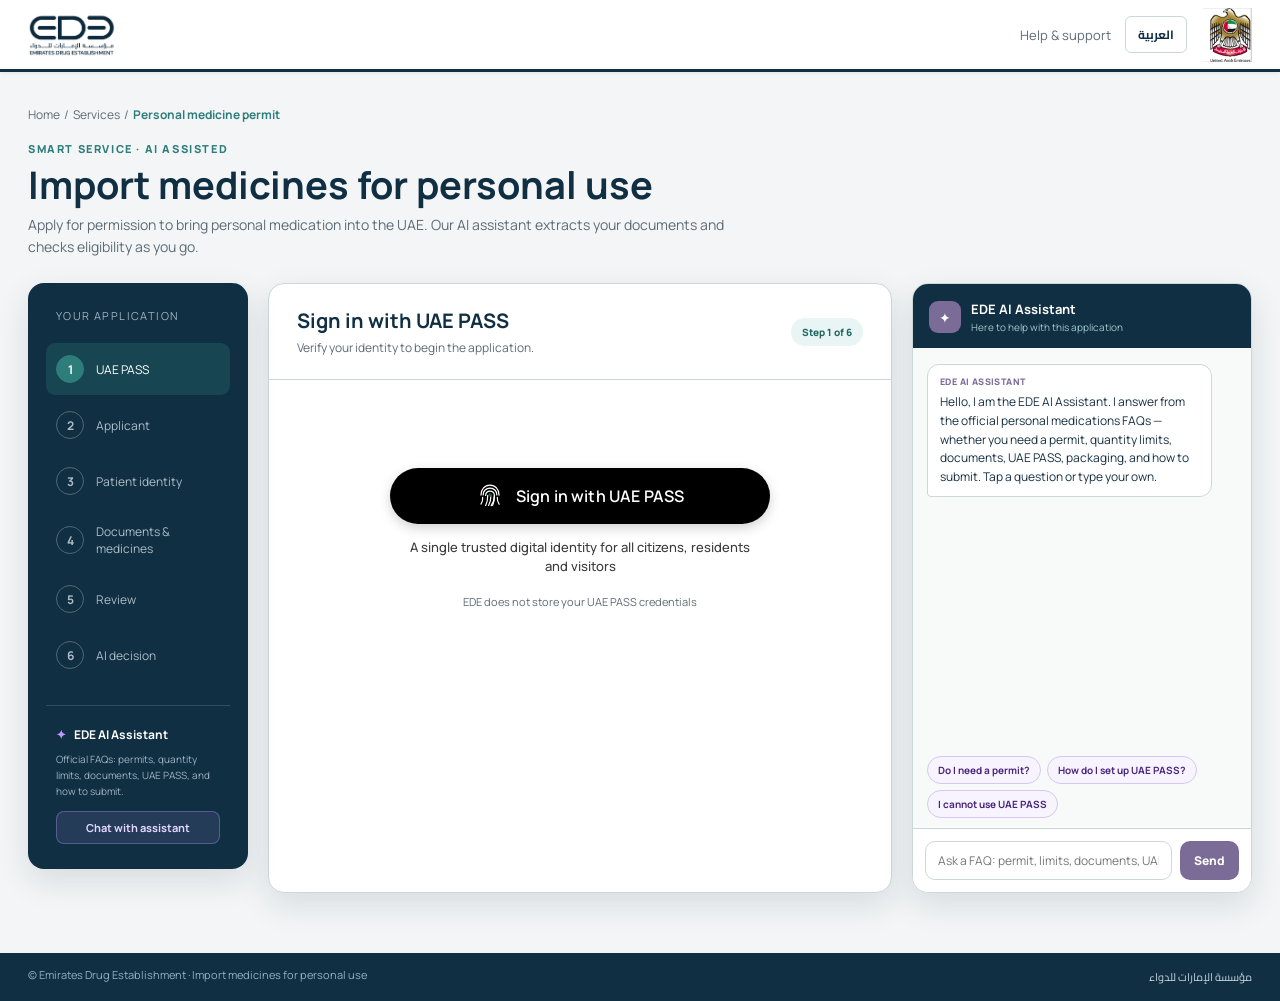
==== commit ee1488fc: "Remove header avatar and issue permits as PDF with QR Drop the SA initials from the header and gener" ====
--- a/index.html
+++ b/index.html
@@ -45,7 +45,6 @@
       display: inline-flex; align-items: center; gap: 6px; font-family: Cairo, Manrope, sans-serif;
     }
     .lang:hover { border-color: var(--teal); color: var(--teal); }
-    .avatar { width: 36px; height: 36px; border-radius: 8px; background: var(--navy); color: #fff; display: grid; place-items: center; font-weight: 800; font-size: 12px; }
     nav {
       height: 46px; display: flex; align-items: center; gap: 4px; padding: 0 28px;
       background: #f6f8fa; border-bottom: 1px solid #e2e8f0; font-size: 13px;
@@ -309,6 +308,32 @@
     .case-stat b { font-size:10px; color:var(--navy); }
     .rule-alert { border-left:3px solid var(--warning); background:#fff8ed; padding:12px 14px; margin:8px 0; border-radius:0 8px 8px 0; font-size:9px; color:#6f4a1b; }
     .officer-actions { display:flex; gap:9px; justify-content:flex-end; padding-top:18px; border-top:1px solid var(--line); margin-top:18px; }
+    .officer-actions .ai-pick { box-shadow: 0 0 0 2px var(--purple); position: relative; }
+    .officer-actions .ai-pick.approve-pick { box-shadow: 0 0 0 2px var(--success); }
+    .officer-actions .ai-pick.reject-pick { box-shadow: 0 0 0 2px var(--danger); }
+    .officer-actions .ai-pick.correction-pick { box-shadow: 0 0 0 2px var(--warning); }
+    .ai-suggest { border:1px solid #d9caf4; background:#f8f4ff; border-radius:12px; padding:14px 16px; margin-bottom:16px; }
+    .ai-suggest.reject { border-color:#f0c4cc; background:#fff6f7; }
+    .ai-suggest.approve { border-color:#c5ddd4; background:#f3faf7; }
+    .ai-suggest.correction { border-color:#ead7a8; background:#fff8e8; }
+    .ai-suggest-head { display:flex; align-items:center; gap:10px; margin-bottom:8px; }
+    .ai-suggest-head b { display:block; font-size:12px; color:var(--navy); }
+    .ai-suggest-head small { display:block; font-size:9px; color:var(--muted); margin-top:2px; }
+    .ai-suggest-badge { margin-left:auto; border-radius:12px; padding:5px 10px; font-size:10px; font-weight:800; letter-spacing:.4px; white-space:nowrap; }
+    .ai-suggest-badge.approve { background:#e7f5ed; color:var(--success); }
+    .ai-suggest-badge.reject { background:#fde8ec; color:var(--danger); }
+    .ai-suggest-badge.correction { background:#fff1dc; color:var(--warning); }
+    .ai-suggest p { margin:0 0 8px; font-size:11px; line-height:1.55; color:var(--ink); }
+    .ai-suggest ul { margin:0; padding-left:16px; color:#4a267d; font-size:10px; line-height:1.55; }
+    .ai-suggest.reject ul { color:#7a2436; }
+    .ai-suggest.correction ul { color:#7a5a12; }
+    .ai-suggest-note { margin-top:10px; font-size:9px; color:var(--muted); }
+    .ai-apply { margin-top:10px; border:0; border-radius:8px; padding:8px 12px; font-size:11px; font-weight:800; background:var(--purple); color:#fff; }
+    .ai-suggest.approve .ai-apply { background:var(--success); }
+    .ai-suggest.reject .ai-apply { background:var(--danger); }
+    .ai-suggest.correction .ai-apply { background:var(--warning); color:#fff; }
+    .check-row.fail .check { background:var(--danger); }
+    .check-row.fail { color:var(--danger); }
     .site-footer {
       background: var(--navy); color: #94b1c2; padding: 14px 28px;
       display: flex; justify-content: space-between; gap: 12px; font-size: 11px;
@@ -364,7 +389,6 @@
     <div class="header-actions">
       <span>Help &amp; support</span>
       <button class="lang" type="button">العربية</button>
-      <div class="avatar">SA</div>
     </div>
     <img class="ede-emblem" id="edeEmblem" alt="United Arab Emirates">
   </header>
@@ -487,7 +511,7 @@
             <div id="decisionList"></div>
             <div class="application-number"><span><small>Application number</small><b>EDE-PMU-2026-0814027</b></span><span id="processingLabel">Partial permit ready · review in progress</span></div>
           </div>
-          <div class="footer-actions"><button class="btn btn-secondary" onclick="restart()">Start another application</button><button class="btn btn-primary" onclick="downloadPermit()">↓ Download available permit</button></div>
+          <div class="footer-actions"><button class="btn btn-secondary" onclick="restart()">Start another application</button><button class="btn btn-primary" onclick="downloadPermit()">↓ Download PDF permit</button></div>
         </div>
       </section>
 
@@ -517,20 +541,61 @@
       <div class="kpi-card"><small>Permits issued</small><strong id="permitKpi">2</strong><em>completed requests</em></div>
       <div class="kpi-card"><small>Actions required</small><strong>0</strong><em>applicant follow-up</em></div>
     </div>
-    <section class="table-card"><div class="table-head"><h3>My recent applications</h3><button class="btn btn-secondary" onclick="startApplication()">New application</button></div><div style="overflow-x:auto"><table><thead><tr><th>Application</th><th>Submitted</th><th>Patient</th><th>Medicines</th><th>Status</th><th>Action</th></tr></thead><tbody><tr><td><b>EDE-PMU-2026-0814027</b></td><td>14 Aug 2026</td><td>Sara Ahmed Al Mansoori</td><td>3</td><td><span class="status review" id="dashboardApplicationStatus">PARTIAL · IN REVIEW</span></td><td id="dashboardApplicationAction"><button class="icon-btn" onclick="showApplication();go(6)">View details</button></td></tr><tr><td><b>EDE-PMU-2026-0621182</b></td><td>21 Jun 2026</td><td>Sara Ahmed Al Mansoori</td><td>1</td><td><span class="status approved">PERMIT ISSUED</span></td><td><button class="icon-btn" onclick="toast('Permit download started')">Download</button></td></tr><tr><td><b>EDE-PMU-2026-0310044</b></td><td>10 Mar 2026</td><td>Omar Khalid Al Nuaimi</td><td>2</td><td><span class="status approved">PERMIT ISSUED</span></td><td><button class="icon-btn" onclick="toast('Permit download started')">Download</button></td></tr></tbody></table></div></section>
+    <section class="table-card"><div class="table-head"><h3>My recent applications</h3><button class="btn btn-secondary" onclick="startApplication()">New application</button></div><div style="overflow-x:auto"><table><thead><tr><th>Application</th><th>Submitted</th><th>Patient</th><th>Medicines</th><th>Status</th><th>Action</th></tr></thead><tbody><tr><td><b>EDE-PMU-2026-0814027</b></td><td>14 Aug 2026</td><td>Sara Ahmed Al Mansoori</td><td>3</td><td><span class="status review" id="dashboardApplicationStatus">PARTIAL · IN REVIEW</span></td><td id="dashboardApplicationAction"><button class="icon-btn" onclick="showApplication();go(6)">View details</button></td></tr><tr><td><b>EDE-PMU-2026-0621182</b></td><td>21 Jun 2026</td><td>Sara Ahmed Al Mansoori</td><td>1</td><td><span class="status approved">PERMIT ISSUED</span></td><td><button class="icon-btn" onclick="downloadPermit(true)">Download</button></td></tr><tr><td><b>EDE-PMU-2026-0310044</b></td><td>10 Mar 2026</td><td>Omar Khalid Al Nuaimi</td><td>2</td><td><span class="status approved">PERMIT ISSUED</span></td><td><button class="icon-btn" onclick="downloadPermit(true)">Download</button></td></tr></tbody></table></div></section>
   </main>
 
   <main class="portal-view" id="officerView">
     <div class="officer-shell">
       <div class="hero" style="margin-bottom:20px"><div><div class="eyebrow">EDE internal · Human in the loop</div><h1>Officer review portal</h1><p class="subtitle">Review AI-routed medicines, supporting evidence, and the business rules that triggered human oversight.</p></div><button class="btn btn-secondary" onclick="showDashboard()">Exit officer portal</button></div>
       <div class="officer-layout">
-        <aside class="queue"><div class="table-head"><h3>Review queue</h3><span class="status review" id="pendingCount">3 PENDING</span></div><div class="queue-item active" onclick="selectCase(this,'EDE-PMU-2026-0814027','Sara Ahmed Al Mansoori','Clonazepam 0.5 mg','Controlled Drug (CD)','BR-21 · Controlled medicines cannot be auto-approved')"><b>EDE-PMU-2026-0814027</b><small>Sara Ahmed Al Mansoori · 1 medicine flagged</small></div><div class="queue-item" onclick="selectCase(this,'EDE-PMU-2026-0813988','Maya Elena Santos','Adalimumab 40 mg','Prescription Only Medicine (POM)','BR-11 · Injectable product form requires officer review')"><b>EDE-PMU-2026-0813988</b><small>Maya Elena Santos · Injectable medicine</small></div><div class="queue-item" onclick="selectCase(this,'EDE-PMU-2026-0813761','Omar Khalid Al Nuaimi','Unmatched medicine','N/A','BR-09 · Product not matched in the EDE registry')"><b>EDE-PMU-2026-0813761</b><small>Omar Khalid Al Nuaimi · Registry mismatch</small></div></aside>
-        <section class="case-detail"><div class="case-header"><div><h2 id="caseNumber">EDE-PMU-2026-0814027</h2><p>Submitted 14 Aug 2026 · AI confidence 98%</p></div><span class="status review" id="officerCaseStatus">OFFICER REVIEW</span></div><div class="case-body">
-          <div class="case-grid"><div class="case-stat"><small>Patient</small><b id="casePatient">Sara Ahmed Al Mansoori</b></div><div class="case-stat"><small>Classification</small><b>Resident</b></div><div class="case-stat"><small>Identity validation</small><b style="color:var(--success)">✓ Matched</b></div><div class="case-stat"><small>Medicine</small><b id="caseMedicine">Clonazepam 0.5 mg</b></div><div class="case-stat"><small>Dispensing mode</small><b id="caseMode">Controlled Drug (CD)</b></div><div class="case-stat"><small>Requested supply</small><b>30 tablets · 30 days</b></div></div>
-          <div class="review-section"><div class="review-title">AI routing explanation <span style="color:var(--purple)">✦ Auditable</span></div><div style="padding:12px 15px"><div class="rule-alert" id="caseRule"><b>BR-21</b> · Controlled medicines cannot be auto-approved</div><div class="check-row" style="margin-top:12px"><span class="check">✓</span> Prescription issued within 90 days</div><div class="check-row" style="margin-top:8px"><span class="check">✓</span> Medical report issued within 365 days</div><div class="check-row" style="margin-top:8px"><span class="check">✓</span> Quantity and duration within Resident limits</div></div></div>
-          <div class="review-section"><div class="review-title">Supporting documents</div><div class="checklist"><div class="check-row"><span class="file-icon">PDF</span> Prescription_Sara_2026.pdf <button class="icon-btn" style="margin-left:auto" onclick="toast('Opening prescription preview')">View</button></div><div class="check-row"><span class="file-icon">PDF</span> Medical_Report_2026.pdf <button class="icon-btn" style="margin-left:auto" onclick="toast('Opening medical report preview')">View</button></div></div></div>
-          <div class="field"><label>Officer notes</label><input id="officerNotes" placeholder="Add a note for the audit trail or applicant"></div><div class="officer-actions"><button class="btn btn-secondary" onclick="officerAction('correction')">Request correction</button><button class="btn" style="background:#fbeaea;color:var(--danger)" onclick="officerAction('reject')">Reject</button><button class="btn btn-primary" onclick="officerAction('approve')">Approve medicine</button></div>
-        </div></section>
+        <aside class="queue">
+          <div class="table-head"><h3>Review queue</h3><span class="status review" id="pendingCount">3 PENDING</span></div>
+          <div id="officerQueue"></div>
+        </aside>
+        <section class="case-detail">
+          <div class="case-header">
+            <div><h2 id="caseNumber">EDE-PMU-2026-0814027</h2><p id="caseMeta">Submitted 14 Aug 2026 · AI confidence 98%</p></div>
+            <span class="status review" id="officerCaseStatus">OFFICER REVIEW</span>
+          </div>
+          <div class="case-body">
+            <div class="ai-suggest approve" id="officerAiSuggest">
+              <div class="ai-suggest-head">
+                <div class="ai-icon">✦</div>
+                <div><b>AI recommendation</b><small>Based on triggered business rules and DCPU FAQs</small></div>
+                <span class="ai-suggest-badge approve" id="aiSuggestBadge">APPROVE</span>
+              </div>
+              <p id="aiSuggestSummary"></p>
+              <ul id="aiSuggestReasons"></ul>
+              <div class="ai-suggest-note" id="aiSuggestNote">Approve only if every business rule is met. Missing documents → Send for Correction. Any unmet BR → Reject or Send for Correction. The officer remains the final decision maker.</div>
+              <button class="ai-apply" id="aiApplyBtn" type="button" onclick="applyOfficerAiSuggestion()">Apply AI suggestion</button>
+            </div>
+            <div class="case-grid">
+              <div class="case-stat"><small>Patient</small><b id="casePatient">Sara Ahmed Al Mansoori</b></div>
+              <div class="case-stat"><small>Classification</small><b id="caseClass">Resident</b></div>
+              <div class="case-stat"><small>Identity validation</small><b id="caseIdentity" style="color:var(--success)">✓ Matched</b></div>
+              <div class="case-stat"><small>Medicine</small><b id="caseMedicine">Clonazepam 0.5 mg</b></div>
+              <div class="case-stat"><small>Dispensing mode</small><b id="caseMode">Controlled Drug (CD)</b></div>
+              <div class="case-stat"><small>Requested supply</small><b id="caseSupply">30 tablets · 30 days</b></div>
+            </div>
+            <div class="review-section">
+              <div class="review-title">AI routing explanation <span style="color:var(--purple)">✦ Auditable</span></div>
+              <div style="padding:12px 15px">
+                <div class="rule-alert" id="caseRule"></div>
+                <div id="caseChecks"></div>
+              </div>
+            </div>
+            <div class="review-section">
+              <div class="review-title">Supporting documents</div>
+              <div class="checklist" id="caseDocs"></div>
+            </div>
+            <div class="field"><label>Officer notes</label><input id="officerNotes" placeholder="Add a note for the audit trail or applicant"></div>
+            <div class="officer-actions">
+              <button class="btn btn-secondary" id="btnCorrection" onclick="officerAction('correction')">Request correction</button>
+              <button class="btn" id="btnReject" style="background:#fbeaea;color:var(--danger)" onclick="officerAction('reject')">Reject</button>
+              <button class="btn btn-primary" id="btnApprove" onclick="officerAction('approve')">Approve medicine</button>
+            </div>
+          </div>
+        </section>
       </div>
     </div>
   </main>
@@ -559,6 +624,60 @@
       {name:"Augmentin 625 mg", ingredient:"Amoxicillin / Clavulanic acid", mode:11},
       {name:"Ventolin Inhaler", ingredient:"Salbutamol", mode:11}
     ];
+    const officerCases = [
+      {
+        id: "EDE-PMU-2026-0814027",
+        submitted: "14 Aug 2026",
+        patient: "Sara Ahmed Al Mansoori",
+        classification: "Resident",
+        medicine: "Clonazepam 0.5 mg",
+        mode: "Controlled Drug (CD)",
+        supply: "30 tablets · 30 days",
+        durationDays: 30,
+        quantity: 30,
+        registered: true,
+        flag: "1 medicine flagged",
+        rule: "BR-21 · Controlled medicines cannot be auto-approved",
+        rules: ["BR-21", "BR-01"],
+        prescription: { ok: true, name: "Prescription_Sara_2026.pdf" },
+        medicalReport: { ok: true, name: "Medical_Report_2026.pdf" }
+      },
+      {
+        id: "EDE-PMU-2026-0813988",
+        submitted: "14 Aug 2026",
+        patient: "Maya Elena Santos",
+        classification: "Traveller",
+        medicine: "Adalimumab 40 mg",
+        mode: "Prescription Only Medicine (POM)",
+        supply: "2 pens · 120 days",
+        durationDays: 120,
+        quantity: 2,
+        registered: true,
+        flag: "Injectable medicine · duration exceeded",
+        rule: "BR-11 · Injectable product form requires officer review",
+        rules: ["BR-11", "BR-06", "BR-02"],
+        prescription: { ok: true, name: "Prescription_Maya_2026.pdf" },
+        medicalReport: { ok: true, name: "Medical_Report_Maya_2026.pdf" }
+      },
+      {
+        id: "EDE-PMU-2026-0813761",
+        submitted: "13 Aug 2026",
+        patient: "Omar Khalid Al Nuaimi",
+        classification: "Resident",
+        medicine: "Unmatched medicine",
+        mode: "N/A",
+        supply: "60 tablets · 30 days",
+        durationDays: 30,
+        quantity: 60,
+        registered: false,
+        flag: "Registry mismatch",
+        rule: "BR-09 · Product not matched in the EDE registry",
+        rules: ["BR-09"],
+        prescription: { ok: true, name: "Prescription_Omar_2026.pdf" },
+        medicalReport: { ok: false, name: "" }
+      }
+    ];
+    let activeOfficerCaseId = officerCases[0].id;
     let medicines = [];
     let medicineId = 0;
     let identityUploaded = false;
@@ -818,15 +937,116 @@
     }
 
     function saveDraft() { toast("Draft saved securely"); }
-    function downloadPermit() {
-      if (+document.getElementById("permitCount").textContent === 0) return toast("A permit will be available after officer approval");
-      const text = `EDE PERSONAL MEDICINE IMPORT PERMIT\nApplication: EDE-PMU-2026-0814027\nStatus: Approved (prototype)\nPatient: Sara Ahmed Al Mansoori\nGenerated: ${new Date().toLocaleString()}`;
-      const a = document.createElement("a");
-      a.href = URL.createObjectURL(new Blob([text], {type:"text/plain"}));
-      a.download = "EDE-Permit-EDE-PMU-2026-0814027.txt";
-      a.click();
-      URL.revokeObjectURL(a.href);
-      toast("Prototype permit downloaded");
+    function loadScriptOnce(src) {
+      return new Promise((resolve, reject) => {
+        if ([...document.scripts].some(s => s.src === src)) return resolve();
+        const el = document.createElement("script");
+        el.src = src;
+        el.onload = resolve;
+        el.onerror = () => reject(new Error("Could not load " + src));
+        document.head.appendChild(el);
+      });
+    }
+    async function downloadPermit(force) {
+      if (!force && +document.getElementById("permitCount").textContent === 0) {
+        return toast("A permit will be available after officer approval");
+      }
+      const appNo = "EDE-PMU-2026-0814027";
+      const patient = document.getElementById("patientName")?.value || "Sara Ahmed Al Mansoori";
+      const nationality = document.getElementById("patientNationality")?.value || "United Arab Emirates";
+      const documentNo = document.getElementById("patientDocumentNumber")?.value || "784-1991-1234567-1";
+      const resident = document.querySelector('[name="resident"]:checked')?.value !== "no";
+      const issued = new Date().toLocaleString();
+      const approvedMeds = (medicines.length ? medicines.map(m => `${m.name} · ${m.quantity} ${m.unit} · ${m.duration} days`) : ["Approved personal medication as per EDE decision"]).slice(0, 8);
+      const verifyUrl = `https://ede.gov.ae/verify/${appNo}`;
+      toast("Preparing PDF permit…");
+      try {
+        await loadScriptOnce("https://cdn.jsdelivr.net/npm/qrcode@1.5.4/build/qrcode.min.js");
+        await loadScriptOnce("https://cdn.jsdelivr.net/npm/jspdf@2.5.2/dist/jspdf.umd.min.js");
+        const qrDataUrl = await window.QRCode.toDataURL(verifyUrl, { width: 360, margin: 1, color: { dark: "#102f43", light: "#ffffff" } });
+        const { jsPDF } = window.jspdf;
+        const doc = new jsPDF({ unit: "mm", format: "a4" });
+        doc.setFillColor(16, 47, 67);
+        doc.rect(0, 0, 210, 36, "F");
+        doc.setFillColor(45, 125, 123);
+        doc.rect(0, 36, 210, 3, "F");
+        doc.setTextColor(255, 255, 255);
+        doc.setFont("helvetica", "bold");
+        doc.setFontSize(15);
+        doc.text("EMIRATES DRUG ESTABLISHMENT", 14, 16);
+        doc.setFont("helvetica", "normal");
+        doc.setFontSize(9);
+        doc.text("Personal Medicine Import Permit", 14, 23);
+        doc.text("مؤسسة الإمارات للدواء", 196, 16, { align: "right" });
+        doc.setTextColor(16, 47, 67);
+        doc.setFont("helvetica", "bold");
+        doc.setFontSize(18);
+        doc.text("OFFICIAL PERMIT", 14, 52);
+        doc.setFontSize(10);
+        doc.setFont("helvetica", "normal");
+        doc.setTextColor(45, 125, 123);
+        doc.text("Scan the QR code to verify this permit", 14, 58);
+        doc.addImage(qrDataUrl, "PNG", 150, 44, 46, 46);
+        doc.setDrawColor(204, 215, 216);
+        doc.rect(149, 43, 48, 48);
+        doc.setFontSize(7);
+        doc.setTextColor(92, 107, 117);
+        doc.text("EDE verification QR", 174, 95, { align: "center" });
+        const rows = [
+          ["Application number", appNo],
+          ["Status", "APPROVED"],
+          ["Patient", patient],
+          ["Nationality", nationality],
+          ["Identity document", documentNo],
+          ["Classification", resident ? "Resident" : "Traveller"],
+          ["Issued", issued],
+          ["Authority", "Emirates Drug Establishment"]
+        ];
+        let y = 70;
+        rows.forEach(([label, value]) => {
+          doc.setFont("helvetica", "bold");
+          doc.setFontSize(8);
+          doc.setTextColor(92, 107, 117);
+          doc.text(label.toUpperCase(), 14, y);
+          doc.setFont("helvetica", "bold");
+          doc.setFontSize(11);
+          doc.setTextColor(16, 47, 67);
+          doc.text(String(value), 14, y + 6);
+          y += 12;
+        });
+        y += 4;
+        doc.setFillColor(232, 245, 244);
+        doc.rect(14, y - 5, 132, 8, "F");
+        doc.setFont("helvetica", "bold");
+        doc.setFontSize(9);
+        doc.setTextColor(45, 125, 123);
+        doc.text("APPROVED MEDICINES", 16, y);
+        y += 10;
+        doc.setFont("helvetica", "normal");
+        doc.setFontSize(10);
+        doc.setTextColor(16, 47, 67);
+        approvedMeds.forEach((line, i) => {
+          doc.text(`${i + 1}. ${line}`, 16, y);
+          y += 7;
+        });
+        y = Math.max(y, 160);
+        doc.setDrawColor(45, 125, 123);
+        doc.setLineWidth(0.4);
+        doc.line(14, y, 196, y);
+        doc.setFontSize(8);
+        doc.setTextColor(92, 107, 117);
+        doc.text("Keep medicines in original packaging with the name clearly displayed. This permit is issued for personal use only.", 14, y + 8, { maxWidth: 180 });
+        doc.text(`Verify at ${verifyUrl}`, 14, y + 16);
+        doc.setFillColor(16, 47, 67);
+        doc.rect(0, 287, 210, 10, "F");
+        doc.setTextColor(255, 255, 255);
+        doc.setFontSize(8);
+        doc.text("Emirates Drug Establishment  ·  Confidential  ·  Prototype permit", 105, 293, { align: "center" });
+        doc.save(`EDE-Permit-${appNo}.pdf`);
+        toast("PDF permit downloaded");
+      } catch (err) {
+        toast("Could not generate PDF. Check your network and try again.");
+      }
     }
     function restart() {
       medicines = [];
@@ -839,46 +1059,157 @@
       showApplication();
       go(2);
     }
-    function selectCase(item, number, patient, medicine, mode, rule) {
-      document.querySelectorAll(".queue-item").forEach(row => row.classList.remove("active"));
-      item.classList.add("active");
-      document.getElementById("caseNumber").textContent = number;
-      document.getElementById("casePatient").textContent = patient;
-      document.getElementById("caseMedicine").textContent = medicine;
-      document.getElementById("caseMode").textContent = mode;
-      document.getElementById("caseRule").textContent = rule;
-      document.getElementById("officerNotes").value = "";
+    function officerAiSuggestion(c) {
+      const missingDocs = [];
+      const brFails = [];
+      const met = [];
+
+      if (!c.prescription.ok) missingDocs.push("Prescription missing or older than 3 months — mandatory if a permit is required.");
+      else met.push("Document rule met: prescription issued within 3 months.");
+
+      if (!c.medicalReport.ok) missingDocs.push("Medical report missing or older than 1 year — mandatory if a permit is required" + (c.rules.includes("BR-09") ? " (including unlisted medicines)." : "."));
+      else met.push("Document rule met: medical report issued within 1 year.");
+
+      const residentCd = c.classification === "Resident" && /Controlled|CD/.test(c.mode);
+      if (c.classification === "Traveller" && c.durationDays > 90) brFails.push("BR-06 / traveller FAQ not met: personal-use supply cannot exceed three (3) months.");
+      else if (c.classification === "Traveller") met.push("BR-02 met: traveller supply within 3 months.");
+
+      if (residentCd && c.durationDays > 30) brFails.push("BR-01 not met: resident controlled medicines are limited to one (1) month.");
+      else if (residentCd) met.push("BR-01 met: resident controlled supply within 1 month.");
+
+      if (c.quantity > 180) brFails.push("BR-07 not met: quantity exceeds 180 units.");
+
+      if (c.rules.includes("BR-09") && !c.registered && c.prescription.ok && c.medicalReport.ok) {
+        met.push("BR-09 met for officer approval: unmatched product has a valid prescription and medical report.");
+      }
+
+      if (c.rules.includes("BR-11") && !brFails.length && !missingDocs.length) {
+        met.push("BR-11 officer-review rule met: injectable product has complete documents and quantity within limit.");
+      }
+      if (c.rules.includes("BR-21") && !brFails.length && !missingDocs.length) {
+        met.push("BR-21 officer-review rule met: controlled medicine documents and 1-month limit are satisfied.");
+      }
+
+      let decision, label, summary;
+      if (!missingDocs.length && !brFails.length) {
+        decision = "approve";
+        label = "APPROVE";
+        summary = "AI suggests Approve. All applicable business rules and mandatory documents are met.";
+      } else if (missingDocs.length && !brFails.length) {
+        decision = "correction";
+        label = "SEND FOR CORRECTION";
+        summary = "AI suggests Send for Correction. A required document is missing, so the applicant should upload it before a decision.";
+      } else if (missingDocs.length && brFails.length) {
+        decision = "correction";
+        label = "SEND FOR CORRECTION";
+        summary = "AI suggests Send for Correction. Documents are incomplete and at least one business rule is not met. The applicant can correct this before a final reject.";
+      } else {
+        decision = "reject";
+        label = "REJECT";
+        summary = "AI suggests Reject. Documents are present, but one or more business rules are not met (quantity, duration, or product rule).";
+      }
+
+      const reasons = [
+        "Triggered rules: " + c.rules.join(", ") + " — " + c.rule,
+        ...missingDocs.map(x => "Missing document: " + x),
+        ...brFails.map(x => "Business rule not met: " + x),
+        ...met
+      ];
+      const note = decision === "approve"
+        ? `AI recommendation: Approve ${c.medicine}. All business rules met (${c.rules.join(", ")}). Supply ${c.supply}; documents valid.`
+        : decision === "correction"
+        ? `AI recommendation: Send for correction — ${c.medicine}. ${missingDocs.join(" ")} ${brFails.join(" ")}`.trim()
+        : `AI recommendation: Reject ${c.medicine}. ${brFails.join(" ")}`;
+
+      return { decision, label, summary, reasons, note, action: decision };
+    }
+    function renderOfficerQueue() {
+      const wrap = document.getElementById("officerQueue");
+      wrap.innerHTML = officerCases.map(c => `<div class="queue-item${c.id===activeOfficerCaseId?" active":""}" onclick="selectCase('${c.id}')"><b>${esc(c.id)}</b><small>${esc(c.patient)} · ${esc(c.flag)}</small></div>`).join("") || `<div class="queue-item"><small>No cases pending</small></div>`;
+      document.getElementById("pendingCount").textContent = `${officerCases.length} PENDING`;
+    }
+    function selectCase(id) {
+      const c = officerCases.find(item => item.id === id) || officerCases[0];
+      if (!c) return;
+      activeOfficerCaseId = c.id;
+      renderOfficerQueue();
+      document.getElementById("caseNumber").textContent = c.id;
+      document.getElementById("caseMeta").textContent = `Submitted ${c.submitted} · AI confidence 98%`;
+      document.getElementById("casePatient").textContent = c.patient;
+      document.getElementById("caseClass").textContent = c.classification;
+      document.getElementById("caseMedicine").textContent = c.medicine;
+      document.getElementById("caseMode").textContent = c.mode;
+      document.getElementById("caseSupply").textContent = c.supply;
+      document.getElementById("caseRule").innerHTML = `<b>${esc(c.rules[0])}</b> · ${esc(c.rule.replace(/^BR-\d+\s·\s/, ""))}`;
+      const checks = [
+        [c.prescription.ok, "Prescription issued within 90 days"],
+        [c.medicalReport.ok, "Medical report issued within 365 days"],
+        [!(c.classification === "Traveller" && c.durationDays > 90) && !(c.classification === "Resident" && /Controlled|CD/.test(c.mode) && c.durationDays > 30), c.classification === "Resident" ? "Quantity and duration within Resident limits" : "Quantity and duration within Traveller limits"],
+        [c.registered, "Matched in EDE Register"]
+      ];
+      document.getElementById("caseChecks").innerHTML = checks.map(([ok, label]) => `<div class="check-row${ok?"":" fail"}" style="margin-top:8px"><span class="check">${ok?"✓":"!"}</span> ${esc(label)}</div>`).join("");
+      const docs = [];
+      if (c.prescription.name) docs.push(c.prescription);
+      if (c.medicalReport.name) docs.push(c.medicalReport);
+      if (!c.medicalReport.ok) docs.push({ name: "Medical report not uploaded", ok: false });
+      document.getElementById("caseDocs").innerHTML = docs.map(d => `<div class="check-row${d.ok===false?" fail":""}"><span class="file-icon">${d.ok===false?"—":"PDF"}</span> ${esc(d.name)} <button class="icon-btn" style="margin-left:auto" onclick="toast('${d.ok===false?"No medical report on file":"Opening document preview"}')">${d.ok===false?"Missing":"View"}</button></div>`).join("");
+      const suggestion = officerAiSuggestion(c);
+      const box = document.getElementById("officerAiSuggest");
+      box.className = "ai-suggest " + suggestion.decision;
+      document.getElementById("aiSuggestBadge").className = "ai-suggest-badge " + suggestion.decision;
+      document.getElementById("aiSuggestBadge").textContent = suggestion.label;
+      document.getElementById("aiSuggestSummary").textContent = suggestion.summary;
+      document.getElementById("aiSuggestReasons").innerHTML = suggestion.reasons.map(r => `<li>${esc(r)}</li>`).join("");
+      document.getElementById("officerNotes").value = suggestion.note;
       const status = document.getElementById("officerCaseStatus");
       status.className = "status review";
       status.textContent = "OFFICER REVIEW";
-      document.querySelectorAll(".officer-actions button").forEach(button => button.disabled = false);
+      document.querySelectorAll(".officer-actions button").forEach(button => { button.disabled = false; button.classList.remove("ai-pick", "approve-pick", "reject-pick", "correction-pick"); });
+      const pickId = suggestion.decision === "approve" ? "btnApprove" : suggestion.decision === "correction" ? "btnCorrection" : "btnReject";
+      const pick = document.getElementById(pickId);
+      pick.classList.add("ai-pick", suggestion.decision + "-pick");
+      const apply = document.getElementById("aiApplyBtn");
+      apply.textContent = suggestion.decision === "approve" ? "Apply suggestion: Approve" : suggestion.decision === "correction" ? "Apply suggestion: Send for correction" : "Apply suggestion: Reject";
+      apply.dataset.action = suggestion.action;
+    }
+    function applyOfficerAiSuggestion() {
+      const action = document.getElementById("aiApplyBtn").dataset.action;
+      if (action) officerAction(action);
     }
     function officerAction(action) {
       const note = document.getElementById("officerNotes").value.trim();
-      if (action !== "approve") {
-        const message = action === "correction" ? "Correction requested" : "Application rejected";
-        toast(message + (note ? " · note saved" : ""));
+      const caseId = activeOfficerCaseId;
+      if (action === "correction") {
+        toast("Correction requested" + (note ? " · AI rationale saved" : ""));
         return;
       }
+      const decided = officerCases.find(c => c.id === caseId);
+      officerCases.splice(officerCases.findIndex(c => c.id === caseId), 1);
       const status = document.getElementById("officerCaseStatus");
-      status.className = "status approved";
-      status.textContent = "APPLICATION COMPLETED";
-      document.querySelectorAll(".officer-actions button").forEach(button => button.disabled = true);
-      const selected = document.querySelector(".queue-item.active");
-      if (selected) selected.remove();
-      const remaining = document.querySelectorAll(".queue-item").length;
-      document.getElementById("pendingCount").textContent = `${remaining} PENDING`;
-      if (document.getElementById("caseNumber").textContent === "EDE-PMU-2026-0814027") {
-        const dashboardStatus = document.getElementById("dashboardApplicationStatus");
-        dashboardStatus.className = "status approved";
-        dashboardStatus.textContent = "COMPLETED · PERMIT ISSUED";
-        document.getElementById("dashboardApplicationAction").innerHTML = '<button class="icon-btn" onclick="downloadPermit()">Download permit</button>';
-        document.getElementById("reviewKpi").textContent = "0";
-        document.getElementById("permitKpi").textContent = "3";
-        document.getElementById("processingLabel").textContent = "Application completed · all permits issued";
-        document.getElementById("decisionTitle").textContent = "Application completed";
-      }
-      toast("Application completed and permit issued" + (note ? " · note saved" : ""));
+      if (action === "approve") {
+        status.className = "status approved";
+        status.textContent = "APPLICATION COMPLETED";
+        if (caseId === "EDE-PMU-2026-0814027") {
+          const dashboardStatus = document.getElementById("dashboardApplicationStatus");
+          dashboardStatus.className = "status approved";
+          dashboardStatus.textContent = "COMPLETED · PERMIT ISSUED";
+          document.getElementById("dashboardApplicationAction").innerHTML = '<button class="icon-btn" onclick="downloadPermit()">Download permit</button>';
+          document.getElementById("reviewKpi").textContent = "0";
+          document.getElementById("permitKpi").textContent = "3";
+          document.getElementById("processingLabel").textContent = "Application completed · all permits issued";
+          document.getElementById("decisionTitle").textContent = "Application completed";
+        }
+        toast("Approved" + (decided ? " · " + decided.medicine : "") + (note ? " · note saved" : ""));
+      } else {
+        status.className = "status review";
+        status.textContent = "REJECTED";
+        toast("Rejected" + (decided ? " · " + decided.medicine : "") + (note ? " · note saved" : ""));
+      }
+      if (officerCases.length) selectCase(officerCases[0].id);
+      else {
+        renderOfficerQueue();
+        document.querySelectorAll(".officer-actions button").forEach(button => button.disabled = true);
+      }
     }
     function currentStepFromDom() {
       const active = document.querySelector(".page.active");
@@ -1017,6 +1348,8 @@
     document.getElementById("edeLogo").src = window._EDE_LOGO_SRC || "";
     document.getElementById("edeEmblem").src = window._EDE_EMBLEM_SRC || "";
     renderMedicines();
+    renderOfficerQueue();
+    selectCase(activeOfficerCaseId);
     appendChat("bot", "Hello, I am the EDE AI Assistant. I answer from the official personal medications FAQs — whether you need a permit, quantity limits, documents, UAE PASS, packaging, and how to submit. Tap a question or type your own.");
     refreshChatChips();
   </script>
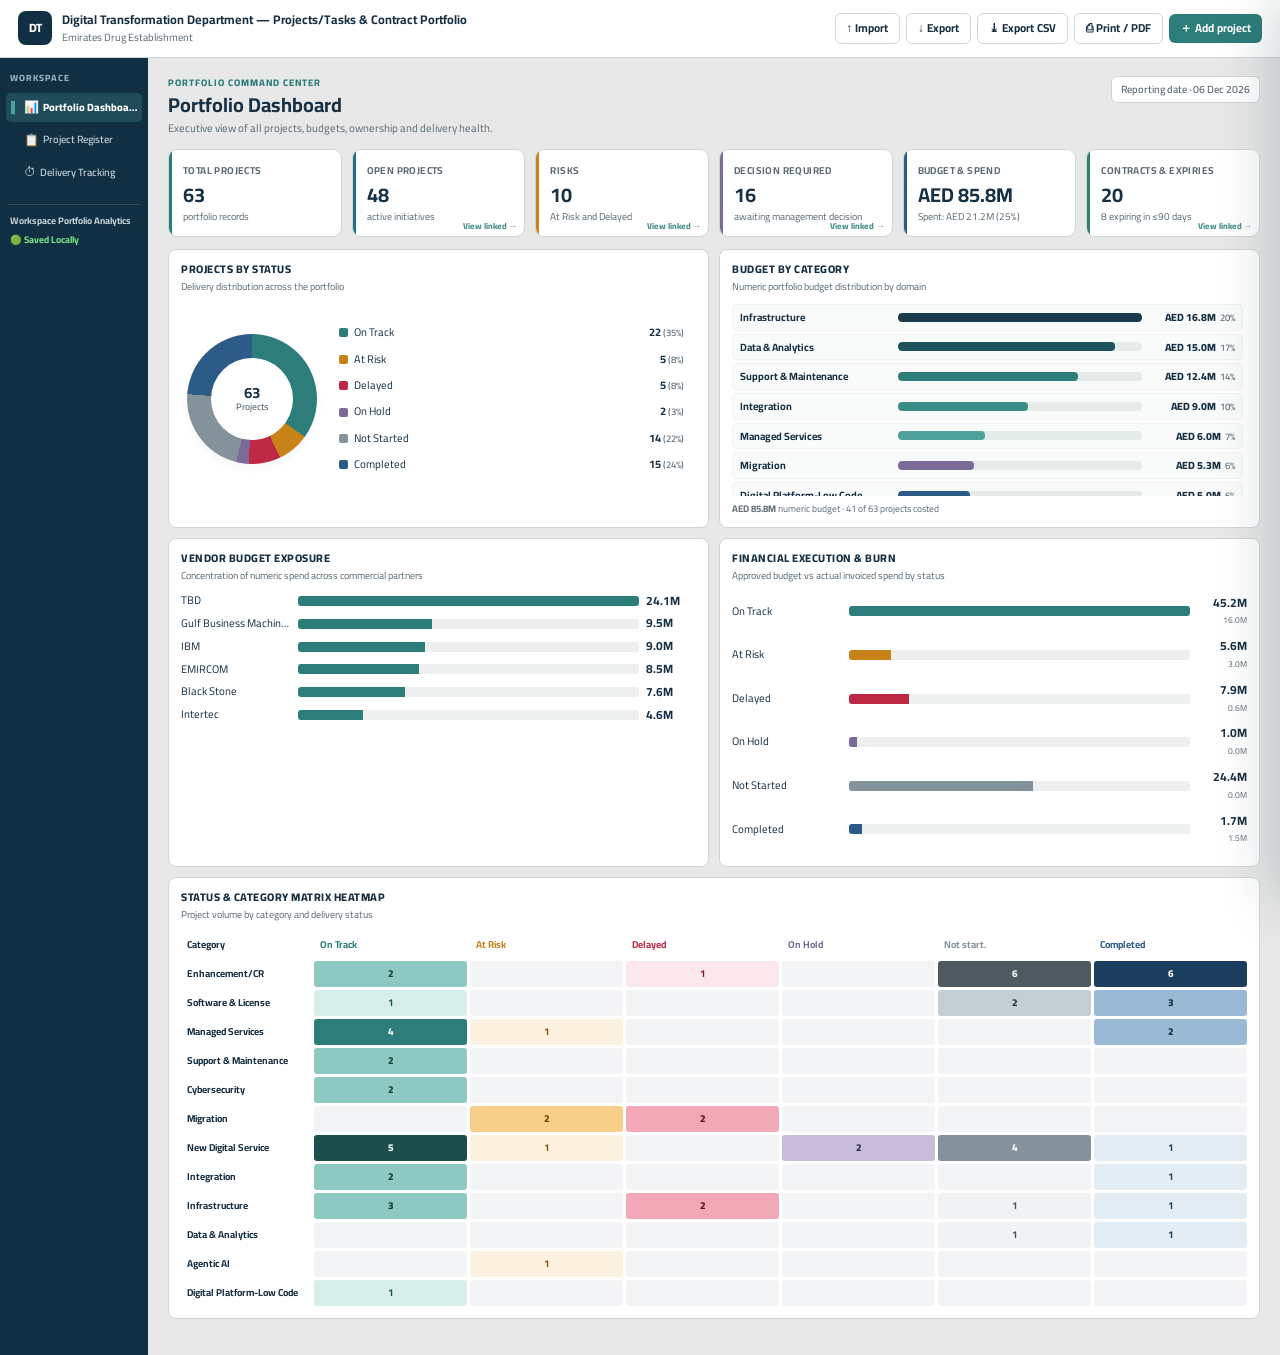
==== commit 49c050a7: "Remove Reset to file data from the SharePoint dashboard Drop the reset button and handler so the too" ====
--- a/index.html
+++ b/index.html
@@ -2,1356 +2,1273 @@
 <html lang="en">
 <head>
   <meta charset="utf-8">
-  <meta name="viewport" content="width=device-width, initial-scale=1">
-  <title>EDE | Import Medicines Permit</title>
+  <meta name="viewport" content="width=device-width,initial-scale=1">
+  <meta name="description" content="EDE contract and project portfolio management system">
+  <title>EDE | Contract Portfolio</title>
+  <link rel="icon" href="data:image/svg+xml,%3Csvg xmlns='http://www.w3.org/2000/svg' viewBox='0 0 64 64'%3E%3Crect width='64' height='64' rx='14' fill='%23102f43'/%3E%3Ctext x='32' y='40' text-anchor='middle' font-family='Arial' font-size='19' font-weight='700' fill='white'%3EEDE%3C/text%3E%3C/svg%3E">
   <link rel="preconnect" href="https://fonts.googleapis.com">
   <link rel="preconnect" href="https://fonts.gstatic.com" crossorigin>
-  <link href="https://fonts.googleapis.com/css2?family=Cairo:wght@400;600;700&family=Manrope:wght@400;500;600;700;800&display=swap" rel="stylesheet">
+  <link href="https://fonts.googleapis.com/css2?family=Cairo:wght@400;500;600;700;800&display=swap" rel="stylesheet">
   <style>
-    :root {
-      --navy: #102f43;
-      --navy-2: #193e54;
-      --teal: #2d7d7b;
-      --teal-dark: #236664;
-      --teal-light: #e8f5f4;
-      --ink: #173044;
-      --muted: #5c6b75;
-      --line: #ccd7d8;
-      --surface: #fff;
-      --page: #f3f5f6;
-      --success: #2f8264;
-      --warning: #c98218;
-      --danger: #bd2845;
-      --purple: #7b6b97;
-      --shadow: 0 12px 32px rgba(16, 47, 67, .12);
-    }
-    * { box-sizing: border-box; }
-    body { margin: 0; font-family: Manrope, Cairo, Arial, sans-serif; color: var(--ink); background: var(--page); }
-    button, input, select { font: inherit; }
-    button { cursor: pointer; }
-    .ede-header {
-      height: 72px; display: flex; align-items: center; gap: 16px;
-      padding: 0 28px; background: #fff;
-      border-bottom: 3px solid var(--navy);
-      box-shadow: 0 1px 4px rgba(16,47,67,.08);
-      position: sticky; top: 0; z-index: 40;
-    }
-    .ede-logo { height: 48px; width: auto; display: block; max-width: min(52vw, 420px); object-fit: contain; object-position: left center; }
-    .ede-emblem { height: 54px; width: auto; display: block; flex: none; }
-    .header-actions { margin-left: auto; display: flex; align-items: center; gap: 14px; color: var(--muted); font-size: 13px; }
-    .lang {
-      background: #fff; border: 1px solid var(--line); border-radius: 6px;
-      color: var(--navy); font-weight: 700; padding: 6px 12px; font-size: 12px;
-      display: inline-flex; align-items: center; gap: 6px; font-family: Cairo, Manrope, sans-serif;
-    }
-    .lang:hover { border-color: var(--teal); color: var(--teal); }
-    nav {
-      height: 46px; display: flex; align-items: center; gap: 4px; padding: 0 28px;
-      background: #f6f8fa; border-bottom: 1px solid #e2e8f0; font-size: 13px;
-      position: sticky; top: 72px; z-index: 39;
-    }
-    nav button {
-      color: #4a5568; text-decoration: none; height: 46px; display: flex; align-items: center;
-      border: 0; background: transparent; padding: 0 16px; font-size: 13px; font-weight: 500;
-      border-bottom: 2px solid transparent;
-    }
-    nav button:hover { color: var(--teal); }
-    nav button.active { color: var(--teal); font-weight: 700; border-bottom: 2px solid var(--teal); }
-    nav .officer-link { margin-left: auto; color: var(--navy); font-weight: 700; }
-    .shell { max-width: 1480px; margin: 0 auto; padding: 34px 28px 60px; }
-    .breadcrumb { color: var(--muted); font-size: 12px; margin-bottom: 18px; }
-    .breadcrumb b { color: var(--teal); }
-    .hero { display: flex; justify-content: space-between; align-items: end; gap: 24px; margin-bottom: 25px; }
-    .eyebrow { color: var(--teal); text-transform: uppercase; font-size: 11px; font-weight: 800; letter-spacing: 1.6px; }
-    h1 { color: var(--navy); margin: 7px 0; font-size: clamp(26px, 3vw, 38px); line-height: 1.15; }
-    .subtitle { color: var(--muted); font-size: 14px; margin: 0; max-width: 700px; line-height: 1.6; }
-    .secure-pill { white-space: nowrap; color: var(--success); background: #e8f5ed; border: 1px solid #cce7d6; padding: 9px 13px; border-radius: 20px; font-size: 11px; font-weight: 700; }
-    .workspace { display: grid; grid-template-columns: 220px minmax(0, 1fr) 340px; gap: 20px; align-items: start; }
-    .steps { background: var(--navy); border-radius: 16px; color: #fff; padding: 25px 18px; position: sticky; top: 18px; box-shadow: var(--shadow); }
-    .steps-title { font-size: 11px; text-transform: uppercase; letter-spacing: 1.4px; color: #9db3c1; margin: 0 10px 20px; }
-    .step { display: flex; gap: 12px; padding: 12px 10px; border-radius: 9px; margin: 4px 0; color: #aebdc7; font-size: 12px; align-items: center; }
-    .step-num { width: 28px; height: 28px; border-radius: 50%; border: 1px solid #506676; display: grid; place-items: center; font-weight: 700; flex: none; }
-    .step.active { color: #fff; background: rgba(45,125,123,.28); }
-    .step.active .step-num { background: var(--teal); border-color: var(--teal); }
-    .step.done { color: #dce5e8; }
-    .step.done .step-num { color: #fff; background: var(--success); border-color: var(--success); }
-    .ai-side { margin-top: 24px; border-top: 1px solid #314c5e; padding: 20px 10px 0; }
-    .ai-side b { display: flex; gap: 8px; align-items: center; font-size: 12px; }
-    .spark { color: #bd98ff; }
-    .ai-side p { font-size: 10px; line-height: 1.6; color: #9db3c1; margin: 8px 0 0; }
-    .ai-side-btn {
-      width: 100%; margin-top: 12px; border: 1px solid rgba(189,152,255,.35); background: rgba(189,152,255,.12);
-      color: #e6d9ff; border-radius: 8px; padding: 8px 10px; font-size: 11px; font-weight: 700;
-    }
-    .ai-side-btn:hover { background: rgba(189,152,255,.22); }
-    .ai-chat {
-      background: #fff; border: 1px solid var(--line); border-radius: 16px; box-shadow: var(--shadow);
-      display: flex; flex-direction: column; min-height: 610px; max-height: calc(100vh - 160px);
-      position: sticky; top: 18px; overflow: hidden;
-    }
-    .ai-chat-head {
-      padding: 16px 16px 14px; background: var(--navy); color: #fff;
-      display: flex; align-items: center; gap: 10px;
-    }
-    .ai-chat-head .ai-icon { width: 32px; height: 32px; font-size: 14px; }
-    .ai-chat-head b { display: block; font-size: 13px; }
-    .ai-chat-head small { display: block; color: #9fcaca; font-size: 10px; margin-top: 2px; }
-    .ai-chat-close { margin-left: auto; display: none; border: 0; background: rgba(255,255,255,.12); color: #fff; width: 28px; height: 28px; border-radius: 6px; font-size: 16px; }
-    .ai-chat-log { flex: 1; overflow-y: auto; padding: 16px 14px; display: flex; flex-direction: column; gap: 12px; background: #f7faf9; }
-    .ai-msg { max-width: 92%; padding: 10px 12px; border-radius: 12px; font-size: 12px; line-height: 1.55; }
-    .ai-msg.bot { background: #fff; border: 1px solid var(--line); color: var(--ink); border-bottom-left-radius: 4px; }
-    .ai-msg.user { align-self: flex-end; background: var(--teal); color: #fff; border-bottom-right-radius: 4px; }
-    .ai-msg .who { display: block; font-size: 9px; font-weight: 800; letter-spacing: .4px; text-transform: uppercase; margin-bottom: 4px; }
-    .ai-msg.bot .who { color: var(--purple); }
-    .ai-msg.user .who { color: rgba(255,255,255,.75); }
-    .ai-chips { display: flex; flex-wrap: wrap; gap: 6px; padding: 0 14px 10px; background: #f7faf9; }
-    .ai-chip {
-      border: 1px solid #d5c8ee; background: #f8f4ff; color: #4a267d; border-radius: 14px;
-      padding: 6px 10px; font-size: 10px; font-weight: 700;
-    }
-    .ai-chip:hover { background: #efe7fa; }
-    .ai-chat-form { display: flex; gap: 8px; padding: 12px; border-top: 1px solid var(--line); background: #fff; }
-    .ai-chat-form input {
-      flex: 1; border: 1px solid var(--line); border-radius: 10px; padding: 10px 12px; font-size: 12px; outline: 0; color: var(--navy);
-    }
-    .ai-chat-form input:focus { border-color: var(--purple); box-shadow: 0 0 0 3px rgba(123,107,151,.12); }
-    .ai-chat-form button {
-      border: 0; border-radius: 10px; background: var(--purple); color: #fff; padding: 0 14px; font-size: 12px; font-weight: 800;
-    }
-    .ai-chat-form button:hover { background: #5e4d7e; }
-    .ai-typing { display: none; align-items: center; gap: 6px; color: var(--muted); font-size: 11px; padding: 0 16px 8px; background: #f7faf9; }
-    .ai-typing.show { display: flex; }
-    .ai-dot { width: 6px; height: 6px; border-radius: 50%; background: var(--purple); animation: pulse 1s infinite; }
-    .ai-dot:nth-child(2) { animation-delay: .15s; }
-    .ai-dot:nth-child(3) { animation-delay: .3s; }
-    .ai-fab {
-      display: none; position: fixed; right: 22px; bottom: 22px; z-index: 30;
-      width: 56px; height: 56px; border-radius: 50%; border: 0; background: var(--purple); color: #fff;
-      box-shadow: 0 10px 24px rgba(112,70,183,.35); font-size: 22px; font-weight: 800;
-    }
-    .ai-chat-backdrop { display: none; }
-    .panel { background: var(--surface); border: 1px solid var(--line); border-radius: 16px; box-shadow: var(--shadow); overflow: hidden; min-height: 610px; }
-    .panel-head { padding: 23px 28px; border-bottom: 1px solid var(--line); display: flex; justify-content: space-between; gap: 20px; align-items: center; }
-    .panel-head h2 { margin: 0 0 5px; font-size: 20px; color: var(--navy); }
-    .panel-head p { margin: 0; font-size: 12px; color: var(--muted); }
-    .step-badge { background: var(--teal-light); color: var(--teal-dark); border-radius: 15px; padding: 7px 11px; font-size: 10px; font-weight: 800; white-space: nowrap; }
-    .content { padding: 28px; }
-    .page { display: none; }
-    .page.active { display: block; animation: rise .25s ease; }
-    @keyframes rise { from { opacity: .2; transform: translateY(5px); } }
-    .ai-callout { border: 1px solid #d9caf4; background: #f8f4ff; border-radius: 12px; padding: 15px 17px; display: flex; gap: 13px; margin-bottom: 24px; }
-    .ai-icon { width: 34px; height: 34px; border-radius: 9px; display: grid; place-items: center; background: var(--purple); color: #fff; flex: none; }
-    .ai-callout b { font-size: 12px; color: #4a267d; }
-    .ai-callout p { margin: 4px 0 0; font-size: 11px; line-height: 1.55; color: #715791; }
-    .question { margin-bottom: 24px; }
-    .label { display: block; font-size: 12px; font-weight: 700; color: var(--navy); margin-bottom: 9px; }
-    .req { color: var(--danger); }
-    .choice-grid { display: grid; grid-template-columns: repeat(2, 1fr); gap: 12px; }
-    .choice { position: relative; border: 1.5px solid var(--line); border-radius: 11px; padding: 16px; display: flex; gap: 12px; align-items: center; cursor: pointer; min-height: 72px; }
-    .choice:hover { border-color: #94bebe; }
-    .choice.selected { border-color: var(--teal); background: #f3fafa; box-shadow: inset 0 0 0 1px var(--teal); }
-    .choice input { position: absolute; opacity: 0; }
-    .radio-dot { width: 18px; height: 18px; border: 2px solid #adb9bf; border-radius: 50%; flex: none; }
-    .selected .radio-dot { border: 5px solid var(--teal); }
-    .choice b { display: block; font-size: 12px; color: var(--navy); }
-    .choice small { color: var(--muted); font-size: 10px; display: block; margin-top: 4px; line-height: 1.4; }
-    .classification { background: var(--navy); color: #fff; border-radius: 12px; padding: 17px 20px; display: flex; align-items: center; gap: 14px; margin-top: 8px; }
-    .class-icon { width: 38px; height: 38px; border-radius: 50%; background: var(--teal); display: grid; place-items: center; }
-    .classification small { display: block; color: #acc0cb; font-size: 10px; margin-bottom: 3px; }
-    .classification b { font-size: 15px; }
-    .classification span:last-child { margin-left: auto; font-size: 10px; color: #9fcaca; }
-    .footer-actions { display: flex; justify-content: space-between; padding: 20px 28px; border-top: 1px solid var(--line); background: #fbfcfc; }
-    .btn { border: 0; border-radius: 8px; padding: 11px 19px; font-weight: 700; font-size: 12px; display: inline-flex; align-items: center; gap: 8px; }
-    .btn-primary { color: #fff; background: var(--teal); }
-    .btn-primary:hover { background: var(--teal-dark); }
-    .btn-secondary { color: var(--navy); background: #fff; border: 1px solid var(--line); }
-    .btn-ghost { color: var(--muted); background: transparent; }
-    .upload-zone { border: 1.5px dashed #9cb9ba; border-radius: 13px; background: #f7fbfb; text-align: center; padding: 27px; cursor: pointer; transition: .2s; }
-    .upload-zone:hover { background: var(--teal-light); border-color: var(--teal); }
-    .upload-symbol { width: 48px; height: 48px; border-radius: 50%; background: var(--teal-light); color: var(--teal); display: grid; place-items: center; font-size: 22px; margin: 0 auto 12px; }
-    .upload-zone b { display: block; font-size: 13px; color: var(--navy); }
-    .upload-zone p { margin: 6px 0 0; color: var(--muted); font-size: 10px; }
-    .file-card { display: none; align-items: center; gap: 13px; border: 1px solid var(--line); border-radius: 11px; padding: 13px; margin-top: 12px; }
-    .file-card.visible { display: flex; }
-    .file-icon { width: 38px; height: 38px; border-radius: 8px; background: #fceceb; color: #ba3e38; display: grid; place-items: center; font-size: 10px; font-weight: 800; }
-    .file-name { font-size: 11px; font-weight: 700; }
-    .file-meta { color: var(--muted); font-size: 9px; margin-top: 3px; }
-    .file-ok { margin-left: auto; color: var(--success); font-weight: 800; font-size: 11px; }
-    .extracting { display: none; margin-top: 17px; border: 1px solid #d9caf4; background: #faf7ff; border-radius: 10px; padding: 14px; }
-    .extracting.visible { display: block; }
-    .scan-line { height: 5px; background: #e9ddfa; border-radius: 3px; overflow: hidden; margin-top: 10px; }
-    .scan-line:after { content: ""; display: block; width: 35%; height: 100%; background: var(--purple); animation: scan 1.1s infinite; border-radius: inherit; }
-    @keyframes scan { from { transform: translateX(-100%); } to { transform: translateX(360%); } }
-    .medicine-card { border: 1px solid var(--line); border-radius: 12px; margin-top: 18px; overflow: hidden; }
-    .medicine-title { padding: 13px 16px; background: #f8faf9; display: flex; align-items: center; font-size: 11px; font-weight: 800; color: var(--navy); border-bottom: 1px solid var(--line); }
-    .ai-tag { margin-left: auto; font-size: 9px; color: var(--purple); background: #efe7fa; border-radius: 10px; padding: 4px 8px; }
-    .form-grid { padding: 17px; display: grid; grid-template-columns: repeat(2, 1fr); gap: 16px; }
-    .field label { display: flex; justify-content: space-between; font-size: 10px; color: var(--muted); font-weight: 700; margin-bottom: 6px; }
-    .confidence { color: var(--success); font-size: 8px; }
-    .field input, .field select { width: 100%; border: 1px solid var(--line); border-radius: 8px; padding: 10px 11px; font-size: 11px; color: var(--navy); background: #fff; outline: 0; }
-    .field input:focus, .field select:focus { border-color: var(--teal); box-shadow: 0 0 0 3px rgba(45,125,123,.12); }
-    .span-2 { grid-column: span 2; }
-    .add-med { color: var(--teal); border: 1px dashed #9bbebe; background: #f7fbfb; width: 100%; border-radius: 9px; padding: 11px; font-size: 11px; font-weight: 700; margin-top: 13px; }
-    .identity-grid { display: grid; grid-template-columns: repeat(2,1fr); gap: 16px; }
-    .identity-banner { background: #eaf6ef; border: 1px solid #cae7d5; color: var(--success); border-radius: 11px; padding: 13px 15px; font-size: 11px; font-weight: 700; margin-bottom: 19px; display: flex; gap: 9px; }
-    .review-section { border: 1px solid var(--line); border-radius: 11px; margin-bottom: 14px; overflow: hidden; }
-    .review-title { background: #f8faf9; padding: 12px 15px; font-size: 11px; font-weight: 800; color: var(--navy); display: flex; justify-content: space-between; }
-    .review-title button { border: 0; background: transparent; color: var(--teal); font-size: 10px; font-weight: 700; }
-    .summary-grid { padding: 15px; display: grid; grid-template-columns: repeat(3, 1fr); gap: 14px; }
-    .summary-grid small { color: var(--muted); font-size: 8px; display: block; margin-bottom: 4px; }
-    .summary-grid b { font-size: 10px; color: var(--navy); }
-    .checklist { display: grid; gap: 8px; padding: 14px 15px; }
-    .check-row { display: flex; align-items: center; gap: 9px; font-size: 10px; }
-    .check { width: 19px; height: 19px; border-radius: 50%; display: grid; place-items: center; font-size: 10px; color: #fff; background: var(--success); }
-    .terms { font-size: 10px; color: var(--muted); display: flex; gap: 9px; align-items: start; margin: 17px 0 3px; }
-    .decision-head { text-align: center; margin-bottom: 24px; }
-    .decision-icon { width: 60px; height: 60px; display: grid; place-items: center; border-radius: 50%; margin: 0 auto 12px; background: #fff3df; color: var(--warning); font-size: 28px; }
-    .decision-head h3 { margin: 0; color: var(--navy); font-size: 22px; }
-    .decision-head p { margin: 7px auto 0; color: var(--muted); max-width: 590px; font-size: 11px; line-height: 1.6; }
-    .decision-strip { display: grid; grid-template-columns: repeat(3,1fr); gap: 10px; margin-bottom: 20px; }
-    .metric { border: 1px solid var(--line); border-radius: 10px; padding: 14px; text-align: center; }
-    .metric strong { display: block; color: var(--navy); font-size: 19px; }
-    .metric small { color: var(--muted); font-size: 9px; }
-    .decision-med { border: 1px solid var(--line); border-radius: 11px; padding: 15px; margin-bottom: 10px; display: flex; align-items: center; gap: 12px; }
-    .med-symbol { width: 38px; height: 38px; border-radius: 9px; background: var(--teal-light); color: var(--teal); display: grid; place-items: center; }
-    .decision-med b { font-size: 11px; display: block; }
-    .decision-med small { color: var(--muted); font-size: 9px; }
-    .outcome { margin-left: auto; border-radius: 12px; padding: 6px 9px; font-size: 9px; font-weight: 800; white-space: nowrap; }
-    .auto { color: var(--success); background: #e7f5ed; }
-    .hitl { color: var(--warning); background: #fff1dc; }
-    .reasons { margin: 8px 0 0; padding-left: 15px; color: #765527; font-size: 9px; line-height: 1.55; }
-    .application-number { margin-top: 20px; background: var(--navy); border-radius: 11px; color: #fff; padding: 16px 18px; display: flex; align-items: center; }
-    .application-number small { color: #9fb2bd; display: block; font-size: 9px; }
-    .application-number b { font-size: 13px; }
-    .application-number span:last-child { margin-left: auto; color: #a5d1d1; font-size: 10px; }
-    .uaepass-card { max-width: 520px; margin: 48px auto; text-align: center; padding: 12px 8px 8px; }
-    .uaepass-button {
-      display: inline-flex; align-items: center; justify-content: center; gap: 12px;
-      width: min(100%, 380px); min-height: 56px; border: 0; border-radius: 999px;
-      background: #000; color: #fff; padding: 12px 32px;
-      font-family: Manrope, Helvetica, Arial, sans-serif;
-      font-size: 16px; font-weight: 600; letter-spacing: .01em; line-height: 1;
-      box-shadow: 0 4px 12px rgba(0,0,0,.18);
-    }
-    .uaepass-button:hover { background: #111; }
-    .uaepass-button:active { transform: translateY(1px); box-shadow: 0 2px 6px rgba(0,0,0,.16); }
-    .uaepass-logo { width: 28px; height: 28px; flex: none; display: block; }
-    .uaepass-card p {
-      margin: 14px auto 0; max-width: 340px; color: #3a3a3a;
-      font-size: 13px; font-weight: 500; line-height: 1.45;
-    }
-    .privacy-note { margin-top: 18px; color: var(--muted); font-size: 11px; }
-    .identity-upload { display: none; margin: 20px 0; border-top: 1px solid var(--line); padding-top: 20px; }
-    .identity-upload.visible { display: block; }
-    .extracted-identity { display: none; margin-top: 12px; padding: 15px; border: 1px solid #cce7d6; background: #f1faf5; border-radius: 11px; }
-    .extracted-identity.visible { display: block; }
-    .extract-grid { display: grid; grid-template-columns: repeat(2,1fr); gap: 12px; text-align: left; }
-    .extract-grid small { display: block; color: var(--muted); font-size: 8px; margin-bottom: 3px; }
-    .extract-grid b { font-size: 10px; color: var(--navy); }
-    .document-grid { display: grid; grid-template-columns: repeat(2,1fr); gap: 14px; }
-    .document-tile { border: 1px solid var(--line); border-radius: 12px; padding: 16px; }
-    .document-tile.required { border-top: 3px solid var(--teal); }
-    .document-tile h4 { margin: 0 0 4px; font-size: 12px; color: var(--navy); }
-    .document-tile p { margin: 0 0 12px; min-height: 29px; color: var(--muted); font-size: 9px; line-height: 1.5; }
-    .mini-upload { width: 100%; border: 1px dashed #9cb9ba; background: #f7fbfb; color: var(--teal); border-radius: 8px; padding: 10px; font-size: 10px; font-weight: 700; }
-    .upload-status { display: none; margin-top: 9px; color: var(--success); font-size: 9px; font-weight: 700; overflow: hidden; text-overflow: ellipsis; white-space: nowrap; }
-    .upload-status.visible { display: block; }
-    .medicine-actions { margin-left: auto; display: flex; gap: 6px; }
-    .icon-btn { border: 1px solid var(--line); background: #fff; color: var(--muted); border-radius: 6px; padding: 5px 8px; font-size: 9px; font-weight: 700; }
-    .icon-btn.danger { color: var(--danger); }
-    .empty-medicines { display: none; padding: 24px; text-align: center; color: var(--muted); font-size: 11px; border: 1px dashed var(--line); border-radius: 11px; margin-top: 16px; }
-    .field input:disabled, .field select:disabled { background: #f1f4f4; color: #4f626e; border-color: #e5e9ea; cursor: not-allowed; }
-    .portal-view { display: none; }
-    .portal-view.active { display: block; }
-    .dashboard-hero { background: var(--navy); border-radius: 16px; color: #fff; padding: 30px; display: flex; justify-content: space-between; align-items: center; gap: 24px; overflow: hidden; position: relative; }
-    .dashboard-hero:after { content:"EDE"; position:absolute; right:20px; top:-25px; font-size:130px; font-weight:800; color:rgba(255,255,255,.035); pointer-events:none; }
-    .dashboard-hero > * { position:relative; z-index:1; }
-    .dashboard-hero h1 { color:#fff; font-size:27px; margin:4px 0 7px; }
-    .dashboard-hero p { color:#b7c6ce; font-size:11px; margin:0; }
-    .kpi-grid { display:grid; grid-template-columns:repeat(4,1fr); gap:14px; margin:20px 0; }
-    .kpi-card {
-      background:#fff; border:1px solid var(--line); border-radius:12px; padding:16px 18px 14px 18px;
-      position:relative; overflow:hidden; box-shadow:0 6px 18px rgba(16,47,67,.06);
-    }
-    .kpi-card:before { content:""; position:absolute; left:0; top:0; bottom:0; width:4px; background:var(--teal); }
-    .kpi-card:nth-child(1):before { background:#7cb87c; }
-    .kpi-card:nth-child(2):before { background:#5ba3c9; }
-    .kpi-card:nth-child(3):before { background:var(--purple); }
-    .kpi-card:nth-child(4):before { background:var(--navy); }
-    .kpi-card small { display:block; color:#83929b; font-size:10px; font-weight:800; letter-spacing:.8px; text-transform:uppercase; margin-bottom:6px; }
-    .kpi-card strong { display:block; font-size:28px; color:var(--navy); line-height:1; }
-    .kpi-card em { display:block; margin-top:6px; font-style:normal; color:var(--muted); font-size:11px; font-weight:500; }
-    .table-card { background:#fff; border:1px solid var(--line); border-radius:14px; overflow:hidden; box-shadow:var(--shadow); }
-    .table-head { padding:17px 20px; border-bottom:1px solid var(--line); display:flex; align-items:center; justify-content:space-between; }
-    .table-head h3 { margin:0; color:var(--navy); font-size:14px; }
-    table { width:100%; border-collapse:collapse; font-size:10px; }
-    th { text-align:left; color:var(--muted); background:#f8faf9; font-size:8px; text-transform:uppercase; letter-spacing:.5px; }
-    th,td { padding:13px 16px; border-bottom:1px solid #edf0f0; }
-    tr:last-child td { border-bottom:0; }
-    .status { display:inline-flex; border-radius:12px; padding:5px 8px; font-size:8px; font-weight:800; }
-    .status.review { background:#fff1dc; color:var(--warning); }
-    .status.approved { background:#e7f5ed; color:var(--success); }
-    .officer-shell { max-width:1400px; margin:0 auto; padding:28px; }
-    .officer-layout { display:grid; grid-template-columns:350px minmax(0,1fr); gap:18px; align-items:start; }
-    .queue, .case-detail { background:#fff; border:1px solid var(--line); border-radius:14px; overflow:hidden; box-shadow:var(--shadow); }
-    .queue-item { padding:15px 17px; border-bottom:1px solid var(--line); cursor:pointer; }
-    .queue-item:hover,.queue-item.active { background:#f3f9f8; border-left:3px solid var(--teal); }
-    .queue-item b { display:block; color:var(--navy); font-size:11px; margin-bottom:4px; }
-    .queue-item small { color:var(--muted); font-size:8px; }
-    .case-header { padding:20px 22px; background:var(--navy); color:#fff; display:flex; justify-content:space-between; align-items:center; }
-    .case-header h2 { margin:0 0 4px; font-size:17px; }
-    .case-header p { margin:0; color:#b4c4cd; font-size:9px; }
-    .case-body { padding:22px; }
-    .case-grid { display:grid; grid-template-columns:repeat(3,1fr); gap:12px; margin-bottom:18px; }
-    .case-stat { border:1px solid var(--line); border-radius:9px; padding:12px; }
-    .case-stat small { display:block; color:var(--muted); font-size:8px; margin-bottom:4px; }
-    .case-stat b { font-size:10px; color:var(--navy); }
-    .rule-alert { border-left:3px solid var(--warning); background:#fff8ed; padding:12px 14px; margin:8px 0; border-radius:0 8px 8px 0; font-size:9px; color:#6f4a1b; }
-    .officer-actions { display:flex; gap:9px; justify-content:flex-end; padding-top:18px; border-top:1px solid var(--line); margin-top:18px; }
-    .officer-actions .ai-pick { box-shadow: 0 0 0 2px var(--purple); position: relative; }
-    .officer-actions .ai-pick.approve-pick { box-shadow: 0 0 0 2px var(--success); }
-    .officer-actions .ai-pick.reject-pick { box-shadow: 0 0 0 2px var(--danger); }
-    .officer-actions .ai-pick.correction-pick { box-shadow: 0 0 0 2px var(--warning); }
-    .ai-suggest { border:1px solid #d9caf4; background:#f8f4ff; border-radius:12px; padding:14px 16px; margin-bottom:16px; }
-    .ai-suggest.reject { border-color:#f0c4cc; background:#fff6f7; }
-    .ai-suggest.approve { border-color:#c5ddd4; background:#f3faf7; }
-    .ai-suggest.correction { border-color:#ead7a8; background:#fff8e8; }
-    .ai-suggest-head { display:flex; align-items:center; gap:10px; margin-bottom:8px; }
-    .ai-suggest-head b { display:block; font-size:12px; color:var(--navy); }
-    .ai-suggest-head small { display:block; font-size:9px; color:var(--muted); margin-top:2px; }
-    .ai-suggest-badge { margin-left:auto; border-radius:12px; padding:5px 10px; font-size:10px; font-weight:800; letter-spacing:.4px; white-space:nowrap; }
-    .ai-suggest-badge.approve { background:#e7f5ed; color:var(--success); }
-    .ai-suggest-badge.reject { background:#fde8ec; color:var(--danger); }
-    .ai-suggest-badge.correction { background:#fff1dc; color:var(--warning); }
-    .ai-suggest p { margin:0 0 8px; font-size:11px; line-height:1.55; color:var(--ink); }
-    .ai-suggest ul { margin:0; padding-left:16px; color:#4a267d; font-size:10px; line-height:1.55; }
-    .ai-suggest.reject ul { color:#7a2436; }
-    .ai-suggest.correction ul { color:#7a5a12; }
-    .ai-suggest-note { margin-top:10px; font-size:9px; color:var(--muted); }
-    .ai-apply { margin-top:10px; border:0; border-radius:8px; padding:8px 12px; font-size:11px; font-weight:800; background:var(--purple); color:#fff; }
-    .ai-suggest.approve .ai-apply { background:var(--success); }
-    .ai-suggest.reject .ai-apply { background:var(--danger); }
-    .ai-suggest.correction .ai-apply { background:var(--warning); color:#fff; }
-    .check-row.fail .check { background:var(--danger); }
-    .check-row.fail { color:var(--danger); }
-    .site-footer {
-      background: var(--navy); color: #94b1c2; padding: 14px 28px;
-      display: flex; justify-content: space-between; gap: 12px; font-size: 11px;
-    }
-    .site-footer span:last-child { font-family: Cairo, sans-serif; color: #c6d4dc; }
-    .toast { position: fixed; right: 24px; bottom: 24px; padding: 13px 16px; background: var(--navy); color: #fff; border-radius: 9px; font-size: 11px; box-shadow: var(--shadow); transform: translateY(80px); opacity: 0; transition: .3s; z-index: 10; }
-    .toast.show { transform: none; opacity: 1; }
-    @media (max-width: 1180px) {
-      .workspace { grid-template-columns: 220px minmax(0, 1fr); }
-      .ai-chat {
-        position: fixed; right: 16px; bottom: 16px; top: auto; left: auto;
-        width: min(380px, calc(100vw - 24px)); min-height: 0; height: min(560px, calc(100vh - 90px));
-        z-index: 45; display: none; max-height: none;
-      }
-      .ai-chat.open { display: flex; }
-      .ai-chat-close { display: grid; place-items: center; }
-      #applicationView.active .ai-fab { display: grid; }
-    }
-    @media (max-width: 800px) {
-      .ede-header { padding: 0 14px; height: 64px; }
-      .ede-logo { height: 38px; }
-      .ede-emblem { height: 42px; }
-      nav { top: 64px; padding: 0 10px; }
-      .workspace { grid-template-columns: 1fr; }
-      .steps { position: static; display: flex; overflow-x: auto; padding: 12px; }
-      .steps-title, .ai-side { display: none; }
-      .ai-fab { display: grid; }
-      .ai-chat { right: 0; bottom: 0; left: 0; width: 100%; height: min(78vh, 640px); border-radius: 16px 16px 0 0; }
-      .step { min-width: max-content; }
-      .hero { align-items: start; }
-      .secure-pill { display: none; }
-      .choice-grid, .identity-grid, .form-grid { grid-template-columns: 1fr; }
-      .document-grid, .extract-grid { grid-template-columns: 1fr; }
-      .span-2 { grid-column: auto; }
-      .summary-grid { grid-template-columns: repeat(2,1fr); }
-      .decision-strip { grid-template-columns: 1fr; }
-      nav button:not(.active):not(.officer-link) { display: none; }
-      .header-actions span { display: none; }
-      .kpi-grid { grid-template-columns:repeat(2,1fr); }
-      .officer-layout { grid-template-columns:1fr; }
-      .case-grid { grid-template-columns:1fr; }
-      .content, .panel-head { padding: 20px; }
-    }
+    :root{
+      --navy:#102f43;--navy2:#193e54;--cream:#E8E8E8;--white:#fff;--text:#173044;--muted:#5c6b75;--line:#ccd7d8;--shadow:0 12px 32px rgba(16,47,67,.12);
+      /* Palette matching dashboard */
+      --teal:#2d7d7b;--teal2:#4ea19c;
+      --amber:#c98218;
+      --red:#bd2845;
+      --purple:#7b6b97;
+      --grey:#83929b;
+      --blue:#2d5b88;
+      --green:#2f8264;
+    }
+    *{box-sizing:border-box}
+    body{margin:0;background:var(--cream);color:var(--text);font-family:Cairo,Arial,sans-serif;font-size:12px;line-height:1.4}
+    .hidden{display:none!important}
+    button,input,select,textarea{font:inherit}
+    
+    /* Topbar */
+    .topbar{height:58px;padding:0 18px;background:var(--white);display:flex;align-items:center;justify-content:space-between;border-bottom:1px solid var(--line);position:sticky;top:0;z-index:20}
+    .brand{display:flex;align-items:center;gap:10px;min-width:0}
+    .mark{width:34px;height:34px;border-radius:8px;background:var(--navy);color:white;display:grid;place-items:center;font-weight:800;font-size:12px;letter-spacing:-1px;flex:none}
+    .brand b{display:block;font-size:12.5px;white-space:nowrap}
+    .brand span{font-size:10.5px;color:var(--muted)}
+    .top-actions{display:flex;gap:6px;align-items:center}
+    .btn{border:0;border-radius:6px;padding:6px 11px;font-size:11.5px;font-weight:700;cursor:pointer;display:inline-flex;align-items:center;justify-content:center;gap:5px;transition:.15s}
+    .btn.primary{background:var(--teal);color:white}
+    .btn.primary:hover{background:#236664}
+    .btn.dark{background:var(--navy);color:white}
+    .btn.light{background:white;color:var(--text);border:1px solid var(--line)}
+    .btn.light:hover{background:#f0f5f4}
+    .btn.danger{background:#fff1f0;color:var(--red);border:1px solid #f3d0cd}
+    .btn.small{padding:4px 7px;font-size:10px}
+    .iconbtn{border:1px solid var(--line);background:white;border-radius:6px;width:26px;height:26px;cursor:pointer;color:var(--muted);font-size:11px}
+    
+    /* Compact Sidebar */
+    .shell{display:grid;grid-template-columns:148px 1fr;min-height:calc(100vh - 58px)}
+    .sidebar{background:var(--navy);padding:14px 6px;color:white;display:flex;flex-direction:column}
+    .nav-label{font-size:9px;text-transform:uppercase;letter-spacing:1px;color:#94b1c2;margin:0 4px 8px;font-weight:800}
+    .nav{width:100%;border:0;background:transparent;font:inherit;display:flex;gap:4px;align-items:center;text-align:left;padding:7px 5px;border-radius:5px;color:#c6d4dc;margin-bottom:3px;cursor:pointer;transition:background .15s,color .15s}
+    .nav.active,.nav:hover{background:rgba(85,166,161,.24);color:white}
+    .nav .nav-bar{color:transparent;font-weight:900;font-size:11px;margin-right:1px;flex:none}
+    .nav.active .nav-bar{color:var(--teal2)}
+    .nav strong{font-size:10.5px;flex:1;font-weight:600;white-space:nowrap;overflow:hidden;text-overflow:ellipsis}
+    .nav.active strong{font-weight:800;color:white}
+    .nav-icon{font-size:12px;line-height:1;flex:none}
+    .side-divider{border:0;border-top:1px solid rgba(255,255,255,.12);margin:14px 2px 10px}
+    .side-note{padding:0 4px}
+    .side-title{font-size:9.5px;font-weight:700;color:#c6d4dc;line-height:1.35}
+    .side-save{font-size:9.5px;color:#7ee787;margin-top:5px;display:flex;align-items:center;gap:4px;font-weight:700}
+    
+    /* Main Content */
+    .main{padding:18px 20px 36px;min-width:0}
+    .page-head{display:flex;align-items:flex-start;justify-content:space-between;gap:12px;margin-bottom:12px}
+    .eyebrow{font-size:9.5px;color:var(--teal);font-weight:800;text-transform:uppercase;letter-spacing:1px}
+    .page-head h1{font-size:20px;margin:2px 0 2px}
+    .page-head p{font-size:11px;color:var(--muted);margin:0}
+    .head-tools{display:flex;align-items:flex-end;gap:6px;flex-wrap:wrap;justify-content:flex-end}
+    .asof{background:white;border:1px solid var(--line);padding:5px 9px;border-radius:6px;color:var(--muted);font-size:10.5px;font-weight:600}
+    
+    /* Summary KPI Cards */
+    .stats{display:grid;grid-template-columns:repeat(6,1fr);gap:10px;margin-bottom:12px}
+    .stat{background:white;border:1px solid var(--line);border-radius:9px;padding:12px 14px;position:relative;overflow:hidden}
+    .stat:before{content:"";position:absolute;width:3px;left:0;top:0;bottom:0;background:var(--teal)}
+    .stat:nth-child(2):before{background:#1d6f8a}
+    .stat:nth-child(3):before{background:var(--amber)}
+    .stat:nth-child(4):before{background:var(--purple)}
+    .stat:nth-child(5):before{background:var(--blue)}
+    .stat:nth-child(6):before{background:var(--green)}
+    .stat .label{font-size:10px;color:var(--muted);text-transform:uppercase;letter-spacing:.4px;font-weight:700}
+    .stat strong{font-size:20px;display:block;margin-top:3px;white-space:nowrap;overflow:hidden;text-overflow:ellipsis}
+    .stat small{color:var(--muted);font-size:10px;margin-top:1px;display:block}
+    
+    /* Clickable styling strictly for active clickable cards */
+    .stat.clickable{cursor:pointer;transition:transform .15s,box-shadow .15s,border-color .15s}
+    .stat.clickable:hover,.stat.clickable:focus{transform:translateY(-2px);box-shadow:var(--shadow);border-color:var(--teal);outline:none}
+    .stat.clickable:after{content:"View linked →";position:absolute;right:7px;bottom:4px;font-size:8.5px;color:var(--teal);font-weight:800;opacity:.85}
+    .stat.active-filter{border:2px solid var(--teal);background:#f2faf9}
+    
+    /* Filter Panel */
+    .filter-chip{border:1px solid var(--teal);background:#e8f5f4;color:var(--teal);border-radius:12px;padding:4px 9px;font-size:10px;font-weight:800;cursor:pointer}
+    .filter-panel{background:white;border:1px solid var(--line);border-radius:8px;padding:10px;margin-bottom:12px}
+    .search-row{width:100%;margin-bottom:8px}
+    .search{position:relative;width:100%}
+    .search input{width:100%;padding:8px 12px 8px 34px;border:1px solid var(--line);border-radius:6px;background:#fafbfb;font-size:11.5px;color:var(--text);transition:border-color .15s,background .15s}
+    .search input:focus{background:white;border-color:var(--teal);outline:none;box-shadow:0 0 0 2px rgba(45,125,123,.12)}
+    .search .search-icon{position:absolute;left:11px;top:8px;font-size:13px;color:var(--muted);pointer-events:none}
+    .filters-row{display:flex;gap:6px;align-items:center;overflow-x:auto;padding-bottom:2px}
+    .filters-row select{padding:7px 22px 7px 8px;border:1px solid var(--line);border-radius:6px;background:#fafbfb;color:var(--text);font-size:11px;font-weight:600;min-width:120px;cursor:pointer}
+    .filters-row select:focus{border-color:var(--teal);outline:none}
+    .btn-clear-all{border:1px solid #d9534f;background:#fff5f5;color:#c9302c;border-radius:6px;padding:6px 10px;font-size:10.5px;font-weight:800;cursor:pointer;white-space:nowrap;transition:background .15s;margin-left:auto}
+    .btn-clear-all:hover{background:#f8d7da}
+
+    /* Analytics Dashboard Visuals */
+    .analytics{display:grid;grid-template-columns:1fr 1fr;gap:10px}
+    .chart-card{background:white;border:1px solid var(--line);border-radius:8px;padding:12px;min-width:0}
+    .chart-card h3{font-size:11px;text-transform:uppercase;letter-spacing:.5px;margin:0 0 2px;font-weight:800}
+    .chart-card>p{font-size:10px;color:var(--muted);margin:0 0 10px}
+    
+    /* Pie Chart for Projects by Status */
+    .pie-wrap{display:flex;align-items:center;gap:16px;min-height:190px;padding:4px 6px}
+    .pie{width:130px;height:130px;border-radius:50%;position:relative;flex:none;box-shadow:0 4px 12px rgba(0,0,0,.04)}
+    .pie:after{content:"";position:absolute;inset:24px;background:white;border-radius:50%}
+    .pie-center{position:absolute;inset:0;z-index:1;display:grid;place-content:center;text-align:center;font-weight:800;font-size:15px;line-height:1.1}
+    .pie-center small{display:block;color:var(--muted);font-size:9.5px;font-weight:600}
+    .legend{display:grid;gap:5px;min-width:0;flex:1}
+    .legend div{display:flex;align-items:center;gap:6px;font-size:11px;padding:3px 6px;border-radius:5px;cursor:pointer;transition:background .12s,opacity .12s}
+    .legend div:hover{background:#f0f5f4}
+    .legend div.sel{background:#e2f2ef;font-weight:800}
+    .legend div.dim{opacity:.35}
+    .legend i{width:9px;height:9px;border-radius:2px;flex:none}
+    .legend span{flex:1;overflow:hidden;text-overflow:ellipsis;white-space:nowrap}
+    .legend b{font-size:11px;margin-left:auto;white-space:nowrap}
+    
+    .resource-row{display:grid;grid-template-columns:110px 1fr 50px;gap:7px;align-items:center;margin:6px 0}
+    .resource-row span{font-size:11px;overflow:hidden;text-overflow:ellipsis;white-space:nowrap}
+    .resource-bar{height:10px;background:#edf0ef;border-radius:3px;overflow:hidden}
+    .resource-bar i{display:block;height:100%;background:var(--blue)}
+    
+    /* Budget Category Breakdown */
+    .cat-budget-wrap{max-height:192px;overflow-y:auto;padding-right:4px}
+    .cat-budget-row{display:grid;grid-template-columns:150px 1fr 85px;gap:8px;align-items:center;padding:5px 7px;border-radius:5px;cursor:pointer;transition:background .12s,opacity .12s;margin-bottom:3px;background:#f9fbfa;border:1px solid #edf2f1}
+    .cat-budget-row:hover{background:#edf7f5}
+    .cat-budget-row.sel{background:#e2f2ef;border-color:var(--teal)}
+    .cat-budget-row.dim{opacity:.34}
+    .cat-budget-name{font-size:10.5px;font-weight:700;white-space:nowrap;overflow:hidden;text-overflow:ellipsis;color:var(--text)}
+    .cat-budget-row.sel .cat-budget-name{color:var(--teal)}
+    .cat-budget-track{height:9px;background:#e5ebe9;border-radius:4px;overflow:hidden}
+    .cat-budget-track i{display:block;height:100%;border-radius:4px}
+    .cat-budget-values{text-align:right;font-size:10.5px;font-weight:800;white-space:nowrap}
+    .cat-budget-values small{display:inline-block;color:var(--muted);font-weight:600;font-size:9.5px;margin-left:4px}
+    .treemap-caption{font-size:9.5px;color:var(--muted);margin-top:6px}
+
+    /* Heatmap */
+    .heatmap-wrap{overflow:auto}
+    .heatmap{display:grid;gap:3px;min-width:540px}
+    .heat-row{display:grid;grid-template-columns:130px repeat(6,1fr);gap:3px}
+    .heat-cell{min-height:26px;border-radius:3px;display:grid;place-items:center;font-size:10px;background:#f3f4f6}
+    .heat-cell.label{justify-content:start;padding:0 6px;background:transparent;font-weight:700;font-size:10px}
+    .heat-col-head{font-weight:800;font-size:10px;text-align:center;padding:2px}
+    .heat-cell.st-on-track.lvl-1{background:#d8eeeb;color:#18534f;font-weight:700}
+    .heat-cell.st-on-track.lvl-2{background:#8ec8c3;color:#0e3c39;font-weight:800}
+    .heat-cell.st-on-track.lvl-3{background:#2d7d7b;color:#fff;font-weight:800}
+    .heat-cell.st-on-track.lvl-4{background:#1a4f4e;color:#fff;font-weight:800}
+    .heat-cell.st-at-risk.lvl-1{background:#fdf2df;color:#85520a;font-weight:700}
+    .heat-cell.st-at-risk.lvl-2{background:#f8cf89;color:#6d4002;font-weight:800}
+    .heat-cell.st-at-risk.lvl-3{background:#c98218;color:#fff;font-weight:800}
+    .heat-cell.st-at-risk.lvl-4{background:#8c5608;color:#fff;font-weight:800}
+    .heat-cell.st-delayed.lvl-1{background:#fce8ec;color:#7e162b;font-weight:700}
+    .heat-cell.st-delayed.lvl-2{background:#f3a8b7;color:#670c1f;font-weight:800}
+    .heat-cell.st-delayed.lvl-3{background:#bd2845;color:#fff;font-weight:800}
+    .heat-cell.st-delayed.lvl-4{background:#85142a;color:#fff;font-weight:800}
+    .heat-cell.st-on-hold.lvl-1{background:#f2eff7;color:#4c3f63;font-weight:700}
+    .heat-cell.st-on-hold.lvl-2{background:#c7bdda;color:#35294b;font-weight:800}
+    .heat-cell.st-on-hold.lvl-3{background:#7b6b97;color:#fff;font-weight:800}
+    .heat-cell.st-on-hold.lvl-4{background:#4e4166;color:#fff;font-weight:800}
+    .heat-cell.st-not-started.lvl-1{background:#f0f2f4;color:#465259;font-weight:700}
+    .heat-cell.st-not-started.lvl-2{background:#c5ced3;color:#283238;font-weight:800}
+    .heat-cell.st-not-started.lvl-3{background:#83929b;color:#fff;font-weight:800}
+    .heat-cell.st-not-started.lvl-4{background:#4f5a60;color:#fff;font-weight:800}
+    .heat-cell.st-completed.lvl-1{background:#e5edf4;color:#183c5c;font-weight:700}
+    .heat-cell.st-completed.lvl-2{background:#9ab9d4;color:#102c46;font-weight:800}
+    .heat-cell.st-completed.lvl-3{background:#2d5b88;color:#fff;font-weight:800}
+    .heat-cell.st-completed.lvl-4{background:#1b3d5e;color:#fff;font-weight:800}
+
+    /* Gantt */
+    .timeline-card{background:white;border:1px solid var(--line);border-radius:8px;overflow:hidden}
+    .timeline-header{display:flex;justify-content:space-between;align-items:center;padding:10px 12px;border-bottom:1px solid var(--line)}
+    .timeline-header h3{margin:0;font-size:12px}
+    .timeline-header span{font-size:10.5px;color:var(--muted)}
+    .timeline-range{font-size:10.5px;font-weight:700;color:var(--muted);margin-left:5px}
+    .gantt-axis,.gantt-row{display:grid;grid-template-columns:190px 1fr}
+    .gantt-axis{background:#f8faf9;border-bottom:1px solid var(--line);position:sticky;top:0;z-index:5}
+    .gantt-project-head{padding:8px 9px;font-size:10px;font-weight:800;text-transform:uppercase}
+    .gantt-months{display:grid;position:relative}
+    .gantt-month{padding:8px 2px;text-align:center;font-size:10px;color:var(--muted);border-left:1px solid #e3e8e6}
+    .gantt-list{max-height:580px;overflow:auto}
+    .gantt-row{min-height:38px;border-bottom:1px solid #edf0ef;cursor:pointer}
+    .gantt-row:hover{background:#f3f8f7}
+    .gantt-name{padding:6px 9px;overflow:hidden}
+    .gantt-name b{display:block;font-size:10.5px;white-space:nowrap;overflow:hidden;text-overflow:ellipsis}
+    .gantt-name small{display:block;font-size:9px;color:var(--muted)}
+    .gantt-track{position:relative;background:repeating-linear-gradient(90deg,rgba(246,248,247,.8) 0,rgba(246,248,247,.8) calc(var(--month-width) - 1px),#e1e6e4 calc(var(--month-width) - 1px),#e1e6e4 var(--month-width))}
+    .gantt-baseline{position:absolute;top:7px;height:3px;border-radius:2px;background:#cbd5e1;z-index:1;border-bottom:1px dashed #94a3b8}
+    .gantt-plan{position:absolute;top:11px;height:11px;border-radius:2px;background:#b8d8d4;min-width:4px;overflow:hidden;z-index:2}
+    .gantt-progress{height:100%;background:var(--teal);border-radius:2px}
+    .gantt-plan.critical{background:#f3a8b7}
+    .gantt-plan.critical .gantt-progress{background:var(--red)}
+    .gantt-milestone{position:absolute;top:12px;width:8px;height:8px;border:2px solid #64798b;background:white;transform:translateX(-50%) rotate(45deg);z-index:3}
+    .gantt-milestone.done{background:var(--green);border-color:var(--green)}
+    .gantt-milestone.risk{background:var(--amber);border-color:var(--amber)}
+    .gantt-milestone.delay{background:var(--red);border-color:var(--red)}
+    .gantt-today{position:absolute;top:0;bottom:0;width:2px;background:#ed4161;z-index:4;pointer-events:none}
+    .gantt-today:after{content:"Today";position:absolute;top:1px;left:2px;font-size:7.5px;color:#ed4161;font-weight:800}
+    .gantt-no-date{position:absolute;left:7px;top:11px;font-size:9.5px;color:#9aa4aa;font-style:italic}
+    .gantt-early{position:absolute;left:7px;top:11px;font-size:9.5px;color:var(--muted)}
+    .gantt-legend{display:flex;gap:14px;align-items:center;padding:9px 12px;border-top:1px solid var(--line);font-size:9.5px;color:var(--muted);flex-wrap:wrap}
+    .legend-plan,.legend-critical{display:inline-block;width:14px;height:6px;border-radius:2px;margin-right:3px;background:var(--teal)}
+    .legend-critical{background:var(--red)}
+    .legend-diamond{display:inline-block;width:7px;height:7px;border:2px solid #64798b;transform:rotate(45deg);margin:0 4px 0 2px}
+    
+    /* Tablebox & Register */
+    .tablebox{background:white;border:1px solid var(--line);border-radius:8px;overflow:hidden}
+    .table-head{padding:9px 12px;display:flex;align-items:center;justify-content:space-between;border-bottom:1px solid var(--line)}
+    .table-head b{font-size:11.5px}
+    .table-head span{font-size:10px;color:var(--muted)}
+    .top-scroll{height:12px;overflow-x:auto;overflow-y:hidden;border-bottom:1px solid var(--line);background:#f6f8f7}
+    .top-scroll-inner{height:1px}
+    .table-scroll{overflow-x:auto}
+    table{width:100%;min-width:1340px;border-collapse:collapse}
+    th{font-size:9.5px;text-transform:uppercase;letter-spacing:.3px;color:white;text-align:left;background:#263a5f;padding:8px 6px;white-space:nowrap}
+    th.sortable{cursor:pointer;user-select:none;transition:background .15s}
+    th.sortable:hover{background:#1a2b49}
+    th.sort-asc:after{content:" ▲";font-size:7px;color:#55a6a1}
+    th.sort-desc:after{content:" ▼";font-size:7px;color:#55a6a1}
+    td{padding:8px 6px;border-top:1px solid #e4e9e8;vertical-align:top;font-size:11px}
+    tbody tr.project-row{cursor:pointer}
+    tbody tr.project-row:hover{background:#f0f7f7}
+    .row-num{color:var(--muted);width:20px}
+    .project-cell{display:flex;gap:6px;align-items:flex-start;min-width:150px}
+    .project-icon{width:24px;height:24px;border-radius:5px;display:grid;place-items:center;color:white;font-weight:800;font-size:11px;flex:none}
+    .project-cell b{display:block;max-width:180px;color:var(--teal);font-size:11px}
+    .project-cell small{color:var(--muted);font-size:9px}
+    .status{display:inline-flex;align-items:center;gap:3px;padding:2px 6px;border-radius:8px;font-size:9.5px;font-weight:800;white-space:nowrap}
+    .status:before{content:"";width:4px;height:4px;border-radius:50%;background:currentColor}
+    .active,.on-track{background:#e5f3ec;color:var(--green)}
+    .at-risk{background:#fff0dc;color:#a86612}
+    .planned{background:#e8f0f5;color:var(--blue)}
+    .completed{background:#eef0f1;color:#68757c}
+    .on-hold,.delayed{background:#f8e5e5;color:var(--red)}
+    .not-started{background:#ecece8;color:#77776d}
+    .bar{width:50px;height:4px;border-radius:2px;background:#e7eceb;overflow:hidden}
+    .bar i{height:100%;background:var(--teal);display:block}
+    .money{font-weight:700;white-space:nowrap;font-size:11px}
+    .priority{font-weight:800;font-size:11px}
+    .priority.high{color:var(--red)}
+    .priority.medium{color:#a87615}
+    .priority.low{color:var(--green)}
+    
+    /* Decision Color Coding */
+    .decision-required{display:inline-block;padding:2px 6px;border-radius:4px;font-size:9px;font-weight:800;text-transform:uppercase;letter-spacing:.3px;margin-bottom:2px}
+    .decision-required.financial{background:#ede9fe;color:#5b21b6;border:1px solid #ddd6fe}
+    .decision-required.operational{background:#e0f2fe;color:#0369a1;border:1px solid #bae6fd}
+    .decision-required.technical{background:#ecfdf5;color:#047857;border:1px solid #a7f3d0}
+    .decision-required.financial-operational{background:#ffedd5;color:#c2410c;border:1px solid #fed7aa}
+    .decision-required.default{background:#f1f5f9;color:#475569;border:1px solid #e2e8f0}
+
+    .decision-state{font-size:10px;color:var(--amber);font-style:italic}
+    .decision-state.decided{display:inline-block;background:#e3f1ea;color:var(--green);padding:2px 5px;border-radius:4px;font-style:normal;font-weight:800}
+    .row-actions{display:flex;gap:3px}
+    .row-actions .iconbtn{width:24px;height:24px;font-size:10px}
+    .expand-row td{background:#f7f5ee;padding:9px 16px}
+    .expand-grid{display:grid;grid-template-columns:1fr 1fr;gap:16px}
+    .expand-block b{display:block;font-size:9.5px;text-transform:uppercase;margin-bottom:3px}
+    .expand-block.risk-block b{color:var(--red)}
+    .expand-block.mitigation-block b{color:var(--green)}
+    .expand-block p{margin:0;color:#49565e;white-space:pre-wrap;font-size:10.5px}
+    .empty{text-align:center;padding:30px;color:var(--muted);font-size:12px}
+    .tag-expiry-danger{background:#fee2e2;color:#b91c1c;font-size:9px;font-weight:800;padding:1px 4px;border-radius:3px;display:inline-block;margin-top:2px}
+    .tag-expiry-warn{background:#fef3c7;color:#b45309;font-size:9px;font-weight:800;padding:1px 4px;border-radius:3px;display:inline-block;margin-top:2px}
+    .tag-delivered{background:#dcfce7;color:#15803d;font-size:9px;font-weight:800;padding:1px 4px;border-radius:3px;display:inline-block;margin-top:2px}
+    .tag-overdue{background:#fee2e2;color:#b91c1c;font-size:9px;font-weight:800;padding:1px 4px;border-radius:3px;display:inline-block;margin-top:2px}
+    .spend-meter{display:flex;align-items:center;gap:4px;font-size:9px;color:var(--muted);margin-top:2px}
+    
+    /* Side Panel */
+    .panel{position:fixed;right:0;top:0;height:100vh;width:min(660px,95vw);background:white;z-index:50;box-shadow:-20px 0 55px rgba(9,36,50,.2);overflow:auto;transform:translateX(102%);transition:.25s}
+    .panel.open{transform:none}
+    .scrim{position:fixed;inset:0;background:rgba(8,29,41,.55);z-index:40;display:none}
+    .scrim.open{display:block}
+    .panel-head{background:var(--navy);color:white;padding:18px 22px;position:sticky;top:0;z-index:2}
+    .panel-head-top{display:flex;align-items:flex-start;justify-content:space-between;gap:16px}
+    .panel-head h2{font-size:18px;line-height:1.3;margin:5px 0 2px}
+    .panel-head p{color:#bdd0d9;margin:0;font-size:11px}
+    .close{border:1px solid rgba(255,255,255,.2);background:rgba(255,255,255,.08);color:white;border-radius:6px;width:30px;height:30px;cursor:pointer;font-size:14px}
+    .panel-body{padding:20px 22px}
+    .detail-stats{display:grid;grid-template-columns:repeat(4,1fr);gap:8px;margin-bottom:18px}
+    .detail-stat{background:#f7f8f5;border-radius:7px;padding:10px}
+    .detail-stat span{font-size:9.5px;color:var(--muted);text-transform:uppercase;font-weight:700}
+    .detail-stat b{display:block;margin-top:2px;font-size:13px}
+    .detail-stat small{font-size:9.5px;color:var(--muted)}
+    .section{margin:18px 0}
+    .section-title{display:flex;align-items:center;justify-content:space-between;border-bottom:1px solid var(--line);padding-bottom:5px;margin-bottom:10px}
+    .section-title b{font-size:12px;text-transform:uppercase;letter-spacing:.4px}
+    .scope{color:#4e606b;line-height:1.5;font-size:11.5px}
+    .kpi{display:grid;grid-template-columns:1fr auto;gap:8px;padding:8px 0;border-bottom:1px solid #edf0ef}
+    .kpi:last-child{border:0}
+    .kpi-name b{display:block;font-size:12px}
+    .kpi-name small{color:var(--muted);font-size:9.5px}
+    .kpi-value{text-align:right}
+    .kpi-value strong{font-size:14px}
+    .kpi-value small{display:block;color:var(--muted);font-size:9.5px}
+    .kpi-track{height:4px;background:#e7eceb;border-radius:2px;margin-top:5px;overflow:hidden}
+    .kpi-track i{display:block;height:100%;background:var(--teal)}
+    .milestone{display:grid;grid-template-columns:14px 1fr auto;gap:7px;padding:7px 0;border-bottom:1px solid #f4f6f5}
+    .mile-dot{width:9px;height:9px;margin-top:3px;border-radius:50%;border:2px solid var(--teal)}
+    .mile-dot.done{background:var(--green);border-color:var(--green)}
+    .mile-dot.risk{background:var(--amber);border-color:var(--amber)}
+    .mile-dot.delay{background:var(--red);border-color:var(--red)}
+    .milestone small{color:var(--muted);font-size:9.5px}
+    .tag{display:inline-block;background:#edf5f4;color:var(--teal);border-radius:4px;padding:2px 6px;font-size:9.5px;margin:2px;font-weight:600}
+    .risk{padding:9px 11px;background:#fff8ed;border-left:3px solid var(--amber);border-radius:4px;margin-bottom:6px;color:#66523a;font-size:11px}
+    .decision-grid{display:grid;grid-template-columns:1fr 1fr;gap:8px}
+    .decision{padding:10px;background:#f7f8f5;border:1px solid var(--line);border-radius:6px;white-space:pre-wrap;font-size:10.5px}
+    .decision b{display:block;font-size:9.5px;color:var(--teal);text-transform:uppercase;margin-bottom:4px}
+    .source{font-size:10.5px;color:var(--muted);background:#f7f8f5;border-radius:6px;padding:9px 11px;margin-top:4px}
+    .panel-actions{display:flex;gap:7px;margin-top:20px}
+    
+    /* Modal */
+    .modal{position:fixed;inset:0;z-index:80;display:none;align-items:center;justify-content:center;background:rgba(8,29,41,.6);padding:16px}
+    .modal.open{display:flex}
+    .modal-card{background:white;border-radius:10px;width:min(800px,98vw);max-height:92vh;overflow:auto;box-shadow:var(--shadow)}
+    .modal-head{padding:14px 18px;background:var(--navy);color:white;display:flex;justify-content:space-between;align-items:center;position:sticky;top:0;z-index:2}
+    .modal-head h3{margin:0;font-size:14px}
+    .form{padding:18px}
+    .form-grid{display:grid;grid-template-columns:1fr 1fr;gap:12px}
+    .field{display:flex;flex-direction:column;gap:4px}
+    .field.full{grid-column:1/-1}
+    .field label{font-size:9.5px;font-weight:800;text-transform:uppercase;letter-spacing:.4px}
+    .field input,.field select,.field textarea{border:1px solid #d8dfde;border-radius:6px;padding:7px 9px;background:#fafbf9;color:var(--text);font-size:11.5px}
+    .field textarea{min-height:70px;resize:vertical}
+    .file-note{font-size:9.5px;color:var(--muted)}
+    .attachment{display:flex;align-items:center;justify-content:space-between;gap:8px;background:#eef5f4;border:1px solid #d3e5e3;border-radius:6px;padding:8px 10px}
+    .attachment b{display:block;font-size:10.5px}
+    .attachment small{color:var(--muted);font-size:9px}
+    .modal-foot{padding:12px 18px;background:#f7f8f5;border-top:1px solid var(--line);display:flex;justify-content:space-between;gap:7px;position:sticky;bottom:0}
+    .repeat-box{border:1px solid var(--line);border-radius:6px;padding:8px;margin-top:4px}
+    .repeat-row{display:grid;grid-template-columns:2fr 1fr 1fr 1fr auto;gap:5px;margin-bottom:5px}
+    .repeat-row input{min-width:0;width:100%;border:1px solid var(--line);border-radius:4px;padding:6px;font-size:11px}
+    .notice{padding:8px 10px;background:#edf5f4;color:#315c5b;border-radius:6px;font-size:10.5px;margin-bottom:12px}
+    
+    .lookup{position:relative}
+    .lookup-toggle{width:100%;min-height:34px;border:1px solid #d8dfde;border-radius:6px;padding:7px 9px;background:#fafbf9;color:var(--text);display:flex;align-items:center;justify-content:space-between;gap:6px;text-align:left;cursor:pointer;font-size:11.5px}
+    .lookup-toggle span{overflow:hidden;text-overflow:ellipsis;white-space:nowrap}
+    .lookup-toggle b{color:var(--teal)}
+    .lookup-menu{display:none;position:absolute;left:0;right:0;top:calc(100% + 4px);z-index:20;background:white;border:1px solid var(--line);border-radius:6px;box-shadow:var(--shadow);padding:7px;max-height:240px;overflow:auto}
+    .lookup.open .lookup-menu{display:block}
+    .lookup-search{width:100%;padding:6px 8px!important;margin-bottom:5px;background:white!important;font-size:11px}
+    .lookup-option{display:flex;align-items:flex-start;gap:6px;padding:5px;border-radius:4px;font-size:10.5px;cursor:pointer}
+    .lookup-option:hover{background:#edf5f4}
+    .lookup-option input{width:auto!important;margin-top:2px}
+    
+    .toast{position:fixed;bottom:20px;left:50%;transform:translate(-50%,20px);background:var(--navy);color:white;padding:8px 14px;border-radius:6px;opacity:0;pointer-events:none;transition:.2s;z-index:100;font-size:11px;font-weight:600}
+    .toast.show{opacity:1;transform:translate(-50%,0)}
+    .chart-filter-bar{display:flex;flex-wrap:wrap;align-items:center;gap:7px;background:#fff;border:1px solid var(--line);border-left:4px solid var(--teal);border-radius:7px;padding:7px 10px;margin-bottom:10px}
+    .cfb-label{font-size:9.5px;font-weight:800;text-transform:uppercase;letter-spacing:.4px;color:var(--muted)}
+    .cfb-count{font-size:9.5px;font-weight:700;color:var(--muted)}
+    .cf-chip{display:inline-flex;align-items:center;gap:4px;border:1px solid var(--teal);background:#e8f5f4;color:#22605e;border-radius:10px;padding:3px 8px;font-size:9.5px;font-weight:800;cursor:pointer}
+    .cf-chip:hover{background:#d7ecea}
+    .cf-clear{margin-left:auto;border:1px solid var(--line);background:#fff;color:var(--muted);border-radius:10px;padding:3px 8px;font-size:9.5px;font-weight:800;cursor:pointer}
+    .cf-clear:hover{color:var(--red);border-color:#f0cfcf}
+    .resource-row.clickable{cursor:pointer;border-radius:4px;padding:2px 4px;margin-left:-4px;margin-right:-4px;transition:background .12s,opacity .12s}
+    .resource-row.clickable:hover{background:#f2f8f7}
+    .resource-row.dim{opacity:.34}
+    .resource-row.sel{background:#eef7f6}
+    .resource-row.sel span:first-child{font-weight:800;color:var(--teal)}
+    .heat-cell.clickable{cursor:pointer}
+    .heat-cell.clickable:hover{outline:2px solid var(--teal);outline-offset:-2px}
+    .heat-cell.label.clickable:hover{outline:none;color:var(--teal)}
+    .heat-cell.label.sel-col-label,.heat-cell.label.sel-row-label{color:var(--teal);font-weight:800}
+    .heat-row.hl .heat-cell{box-shadow:inset 0 0 0 1px rgba(45,125,123,.35)}
+    .heat-cell.col-hl{box-shadow:inset 0 0 0 1px rgba(45,125,123,.35)}
+    .heat-cell.cell-sel{outline:2px solid var(--teal);outline-offset:-2px;font-weight:800}
+    
+    .chart-tip{position:fixed;z-index:200;pointer-events:none;background:#102636;color:#fff;border-radius:5px;padding:7px 9px;font-size:9.5px;line-height:1.4;max-width:240px;white-space:pre-line;box-shadow:0 8px 20px rgba(0,0,0,.35);opacity:0;transition:opacity .1s;display:none}
+    .chart-tip.show{opacity:1}
+
+    @media print {
+      body{background:white;color:#000;font-size:9.5px}.topbar,.sidebar,.filter-panel,.top-actions,.panel,.modal,.scrim,#topTableScroll,.top-scroll{display:none!important}
+      .shell{display:block;min-height:auto}.main{padding:0}.stats{grid-template-columns:repeat(6,1fr);gap:5px;margin-bottom:10px}.stat{border:1px solid #ccc;padding:6px}
+      .tablebox{border:1px solid #ccc}table{min-width:100%;font-size:8px}th{background:#eee!important;color:#000!important;border:1px solid #ccc}td{border:1px solid #eee;padding:3px}
+      .analytics{grid-template-columns:1fr 1fr;page-break-inside:avoid}.chart-card{border:1px solid #ccc;page-break-inside:avoid}
+    }
+    @media(max-width:1200px){.stats{grid-template-columns:repeat(3,1fr)}.analytics{grid-template-columns:1fr}.shell{grid-template-columns:135px 1fr}}
+    @media(max-width:900px){.stats{grid-template-columns:repeat(2,1fr)}.shell{grid-template-columns:46px 1fr}.sidebar{padding:10px 2px}.nav strong,.nav-label,.side-note,.side-divider{display:none}.nav{justify-content:center}.main{padding:14px 10px}.timeline-row,.timeline-axis{grid-template-columns:140px 1fr}}
+    @media(max-width:720px){.topbar{padding:0 10px}.brand b{white-space:normal;font-size:10px}.brand span,.top-actions .light{display:none}.shell{display:block}.sidebar{display:none}.main{padding:12px 8px}.page-head{display:block}.head-tools{justify-content:flex-start;margin-top:6px}.asof{display:inline-block}.stats{grid-template-columns:1fr 1fr;gap:5px}.stat{padding:8px}.stat strong{font-size:16px}.analytics{grid-template-columns:1fr}.tablebox{overflow:auto}table{min-width:1200px}.detail-stats,.form-grid,.decision-grid{grid-template-columns:1fr}.field.full{grid-column:auto}.repeat-row{grid-template-columns:1fr 1fr}.repeat-row input:first-child{grid-column:1/-1}.timeline-row,.timeline-axis{grid-template-columns:110px 1fr}.filters-row{flex-wrap:wrap}}
   </style>
-<script>
-window._EDE_LOGO_SRC='[data-uri]';
-window._EDE_EMBLEM_SRC='[data-uri]';
-</script>
 </head>
 <body>
-  <header class="ede-header">
-    <img class="ede-logo" id="edeLogo" alt="Emirates Drug Establishment">
-    <div class="header-actions">
-      <span>Help &amp; support</span>
-      <button class="lang" type="button">العربية</button>
+  <header class="topbar">
+    <div class="brand"><div class="mark">DT</div><div><b>Digital Transformation Department — Projects/Tasks & Contract Portfolio</b><span>Emirates Drug Establishment</span></div></div>
+    <div class="top-actions">
+      <input id="importFile" type="file" accept=".json,application/json" hidden onchange="importData(event)">
+      <button class="btn light" onclick="document.getElementById('importFile').click()">↑ Import</button>
+      <button class="btn light" onclick="exportData()">↓ Export</button>
+      <button class="btn light" onclick="exportCsv()">⤓ Export CSV</button>
+      <button class="btn light" onclick="window.print()">⎙ Print / PDF</button>
+      <button class="btn primary" onclick="openProjectModal()">＋ Add project</button>
     </div>
-    <img class="ede-emblem" id="edeEmblem" alt="United Arab Emirates">
   </header>
-  <nav id="mainNav" style="display:none"><button onclick="showDashboard(this)">Dashboard</button><button class="officer-link" onclick="showOfficerPortal(this)">Officer review portal ↗</button></nav>
-
-  <main class="shell portal-view active" id="applicationView">
-    <div class="breadcrumb">Home &nbsp;/&nbsp; Services &nbsp;/&nbsp; <b>Personal medicine permit</b></div>
-    <section class="hero">
-      <div>
-        <div class="eyebrow">Smart service · AI assisted</div>
-        <h1>Import medicines for personal use</h1>
-        <p class="subtitle">Apply for permission to bring personal medication into the UAE. Our AI assistant extracts your documents and checks eligibility as you go.</p>
+  <div class="shell">
+    <aside class="sidebar">
+      <div class="nav-label">WORKSPACE</div>
+      <button class="nav active" data-workspace="portfolio" onclick="setWorkspace('portfolio',this)"><span class="nav-bar">▌</span><span class="nav-icon">📊</span> <strong>Portfolio Dashboard</strong></button>
+      <button class="nav" data-workspace="register" onclick="setWorkspace('register',this)"><span class="nav-bar">▌</span><span class="nav-icon">📋</span> <strong>Project Register</strong></button>
+      <button class="nav" data-workspace="delivery" onclick="setWorkspace('delivery',this)"><span class="nav-bar">▌</span><span class="nav-icon">⏱</span> <strong>Delivery Tracking</strong></button>
+      <hr class="side-divider">
+      <div class="side-note">
+        <div class="side-title">Workspace Portfolio Analytics</div>
+        <div class="side-save">🟢 Saved Locally</div>
       </div>
-      <div class="secure-pill" id="securePill" style="display:none">✓ UAE PASS verified session</div>
-    </section>
-
-    <div class="workspace">
-      <aside class="steps">
-        <div class="steps-title">Your application</div>
-        <div class="step active" data-step="1"><span class="step-num">1</span><span>UAE PASS</span></div>
-        <div class="step" data-step="2"><span class="step-num">2</span><span>Applicant</span></div>
-        <div class="step" data-step="3"><span class="step-num">3</span><span>Patient identity</span></div>
-        <div class="step" data-step="4"><span class="step-num">4</span><span>Documents & medicines</span></div>
-        <div class="step" data-step="5"><span class="step-num">5</span><span>Review</span></div>
-        <div class="step" data-step="6"><span class="step-num">6</span><span>AI decision</span></div>
-        <div class="ai-side">
-          <b><span class="spark">✦</span> EDE AI Assistant</b>
-          <p>Official FAQs: permits, quantity limits, documents, UAE PASS, and how to submit.</p>
-          <button class="ai-side-btn" type="button" onclick="focusChat()">Chat with assistant</button>
+    </aside>
+    <main class="main">
+      <div class="page-head">
+        <div><div class="eyebrow" id="workspaceEyebrow">Portfolio command center</div><h1 id="workspaceTitle">Portfolio Dashboard</h1><p id="workspaceDescription">Executive view of all projects, budgets, ownership and delivery health.</p></div>
+        <div class="head-tools">
+          <div class="asof" id="reportingDate"></div>
         </div>
-      </aside>
-
-      <section class="panel">
-        <div class="page active" id="page-1">
-          <div class="panel-head"><div><h2>Sign in with UAE PASS</h2><p>Verify your identity to begin the application.</p></div><span class="step-badge">Step 1 of 6</span></div>
-          <div class="content">
-            <div class="uaepass-card">
-              <button type="button" class="uaepass-button" id="signInButton" onclick="signIn(this)" aria-label="Sign in with UAE PASS">
-                <svg class="uaepass-logo" viewBox="0 0 36 36" aria-hidden="true">
-                  <g fill="none" stroke="#fff" stroke-linecap="round" stroke-linejoin="round">
-                    <path stroke-width="1.55" d="M6.4 16.8C6.4 9.4 11.2 4 18 4s11.6 5.4 11.6 12.8"/>
-                    <path stroke-width="1.55" d="M9.2 16.6c0-5 3.6-8.8 8.8-8.8s8.8 3.8 8.8 8.8"/>
-                    <path stroke-width="1.55" d="M12.4 17.2c0-3.2 2.4-5.6 5.6-5.6s5.6 2.4 5.6 5.6c0 5.8-1.5 9.4-4.1 13.2"/>
-                    <path stroke-width="1.55" d="M8.6 19.6c.35 4.8-1.4 7.6-2.2 8.8"/>
-                    <path stroke-width="1.55" d="M15.1 17.2c0 6.2-.9 9.5-2.7 13"/>
-                    <path stroke-width="1.55" d="M19.2 17.2c0 5.6-1.1 9.2-3 13"/>
-                    <path stroke-width="1.55" d="M27.4 19.8c-.2 4.3 1.2 7.2 2.3 8.7"/>
-                    <path stroke-width="1.55" d="M23.8 17.4c0 5.8-.8 9.2-2.4 12.6"/>
-                  </g>
-                  <circle cx="18.1" cy="16.6" r="2.15" fill="#00732F"/>
-                  <circle cx="19.55" cy="17.85" r="1.15" fill="#CE1126"/>
-                </svg>
-                <span>Sign in with UAE PASS</span>
-              </button>
-              <p>A single trusted digital identity for all citizens, residents and visitors</p>
-              <div class="privacy-note">EDE does not store your UAE PASS credentials</div>
-            </div>
+      </div>
+      <section class="stats" id="summaryCards">
+        <div class="stat"><span class="label" id="stat1Label">Total Projects</span><strong id="stat1Value">—</strong><small id="stat1Note">portfolio records</small></div>
+        <div class="stat clickable" id="openCard" role="button" tabindex="0" onclick="showCardProjects('open')" onkeydown="if(event.key==='Enter'||event.key===' ')showCardProjects('open')"><span class="label" id="stat2Label">Open Projects</span><strong id="stat2Value">—</strong><small id="stat2Note">active initiatives</small></div>
+        <div class="stat clickable" id="riskCard" role="button" tabindex="0" onclick="showCardProjects('risks')" onkeydown="if(event.key==='Enter'||event.key===' ')showCardProjects('risks')"><span class="label" id="stat3Label">Risks</span><strong id="stat3Value">—</strong><small id="stat3Note">At Risk and Delayed</small></div>
+        <div class="stat clickable" id="decisionCard" role="button" tabindex="0" onclick="showCardProjects('decision')" onkeydown="if(event.key==='Enter'||event.key===' ')showCardProjects('decision')"><span class="label" id="stat4Label">Decision required</span><strong id="stat4Value">—</strong><small id="stat4Note">awaiting management decision</small></div>
+        <div class="stat"><span class="label" id="stat5Label">Budget & Spend</span><strong id="stat5Value">—</strong><small id="stat5Note">numeric budget vs spent</small></div>
+        <div class="stat clickable" id="contractsCard" role="button" tabindex="0" onclick="showCardProjects('contracts')" onkeydown="if(event.key==='Enter'||event.key===' ')showCardProjects('contracts')"><span class="label" id="stat6Label">Contracts & Expiries</span><strong id="stat6Value">—</strong><small id="stat6Note">with reference numbers</small></div>
+      </section>
+      
+      <div id="chartFilterContainer" class="hidden"></div>
+
+      <section class="analytics" id="analyticsView">
+        <div class="chart-card"><h3>PROJECTS BY STATUS</h3><p>Delivery distribution across the portfolio</p><div class="pie-wrap"><div class="pie" id="statusPie"><div class="pie-center" id="statusPieCenter"></div></div><div class="legend" id="statusPieLegend"></div></div></div>
+        <div class="chart-card"><h3>BUDGET BY CATEGORY</h3><p>Numeric portfolio budget distribution by domain</p><div id="budgetCategoryList" class="cat-budget-wrap"></div><div id="treemapCaption" class="treemap-caption"></div></div>
+        <div class="chart-card"><h3>VENDOR BUDGET EXPOSURE</h3><p>Concentration of numeric spend across commercial partners</p><div id="vendorBars"></div></div>
+        <div class="chart-card"><h3>FINANCIAL EXECUTION & BURN</h3><p>Approved budget vs actual invoiced spend by status</p><div id="budgetStatus"></div></div>
+        <div class="chart-card" style="grid-column: 1/-1"><h3>STATUS & CATEGORY MATRIX HEATMAP</h3><p>Project volume by category and delivery status</p><div class="heatmap-wrap"><div class="heatmap" id="statusHeatmap"></div></div></div>
+      </section>
+
+      <section class="timeline-card hidden" id="timelineView">
+        <div class="timeline-header"><div><h3>Project delivery timeline</h3><span class="timeline-range" id="timelineRange"></span></div><div class="timeline-tools"><button class="btn light small" onclick="shiftTimeline(-1)">◀ Previous month</button><button class="btn light small" onclick="resetTimeline()">Today</button><button class="btn light small" onclick="shiftTimeline(1)">Next month ▶</button><select id="timelineMonths" onchange="changeTimelineMonths()"><option value="6">6-month view</option><option value="9" selected>9-month view</option><option value="12">12-month view</option></select></div></div>
+        <div id="timelineContent"></div>
+      </section>
+
+      <div id="registerView" class="hidden">
+      <div class="filter-panel">
+        <div class="search-row">
+          <div class="search">
+            <span class="search-icon">⌕</span>
+            <input id="search" type="search" placeholder="Search projects by name, owner, vendor, contract reference or department…" oninput="render()">
           </div>
         </div>
-
-        <div class="page" id="page-2">
-          <div class="panel-head"><div><h2>Tell us about the patient</h2><p>This determines identity requirements and medicine supply limits.</p></div><span class="step-badge">Step 2 of 6</span></div>
-          <div class="content">
-            <div class="identity-banner">✓ Signed in with UAE PASS as Sara Ahmed Al Mansoori</div>
-            <div class="ai-callout"><div class="ai-icon">✦</div><div><b>Smart applicant classification</b><p>I’ll classify this application as Resident or Traveller using your answers.</p></div></div>
-            <div class="question"><span class="label">Who are you applying for? <span class="req">*</span></span><div class="choice-grid" data-choice="applyingFor"><label class="choice selected"><input type="radio" name="applyingFor" value="myself" checked><span class="radio-dot"></span><span><b>Myself</b><small>I am the patient</small></span></label><label class="choice"><input type="radio" name="applyingFor" value="other"><span class="radio-dot"></span><span><b>Someone else</b><small>Relative, guardian or caregiver</small></span></label></div></div>
-            <div class="question"><span class="label">Is the patient a UAE resident? <span class="req">*</span></span><div class="choice-grid" data-choice="resident"><label class="choice selected"><input type="radio" name="resident" value="yes" checked><span class="radio-dot"></span><span><b>Yes</b><small>Patient has UAE residence</small></span></label><label class="choice"><input type="radio" name="resident" value="no"><span class="radio-dot"></span><span><b>No</b><small>Patient is visiting the UAE</small></span></label></div></div>
-            <div class="classification"><span class="class-icon">✓</span><span><small>AI classification</small><b id="classValue">Resident applicant</b></span><span id="classRule">BR-01 applied</span></div>
+        <div class="filters-row">
+          <select id="statusFilter" onchange="render()"><option value="">All statuses</option><option>On Track</option><option>At Risk</option><option>Delayed</option><option>Not Started</option><option>On Hold</option><option>Completed</option></select>
+          <select id="categoryFilter" onchange="render()"><option value="">All categories</option></select>
+          <select id="coordinatorFilter" onchange="render()"><option value="">All coordinators</option></select>
+          <select id="priorityFilter" onchange="render()"><option value="">All priorities</option><option>High</option><option>Medium</option><option>Low</option></select>
+          <select id="decisionFilter" onchange="render()"><option value="">All decision states</option><option value="pending">Awaiting decision</option><option value="decided">Decision recorded</option><option value="not-required">No decision required</option></select>
+          <button id="cardFilterChip" class="filter-chip hidden" onclick="clearCardFilter()"></button>
+          <button type="button" class="btn-clear-all" onclick="resetAllFilters()">✕ Clear All Filters</button>
+        </div>
+      </div>
+
+      <section class="tablebox">
+        <div class="table-head"><b id="registerTitle">Portfolio project register</b><span id="shownCount"></span></div>
+        <div class="top-scroll" id="topTableScroll"><div class="top-scroll-inner" id="topTableScrollInner"></div></div>
+        <div class="table-scroll" id="tableScroll"><table id="projectTable">
+          <thead>
+            <tr>
+              <th>#</th>
+              <th class="sortable" onclick="sortTable('name')">Project</th>
+              <th class="sortable" onclick="sortTable('category')">Category</th>
+              <th class="sortable" onclick="sortTable('owner')">Business owner / Depts</th>
+              <th class="sortable" onclick="sortTable('coordinator')">Coordinator</th>
+              <th class="sortable" onclick="sortTable('vendor')">Vendor</th>
+              <th class="sortable" onclick="sortTable('value')">Budget (AED)</th>
+              <th class="sortable" onclick="sortTable('spent')">Actual Spend</th>
+              <th class="sortable" onclick="sortTable('start')">Start Date</th>
+              <th class="sortable" onclick="sortTable('end')">End Date</th>
+              <th class="sortable" onclick="sortTable('status')">Status</th>
+              <th class="sortable" onclick="sortTable('progress')">Progress</th>
+              <th class="sortable" onclick="sortTable('priority')">Priority</th>
+              <th class="sortable" onclick="sortTable('decisionRequired')">Decision state</th>
+              <th>Actions</th>
+            </tr>
+          </thead>
+          <tbody id="projectRows"></tbody>
+        </table></div>
+        <div id="empty" class="empty hidden">No projects match these filters.</div>
+      </section>
+      </div>
+    </main>
+  </div>
+
+  <div class="scrim" id="scrim" onclick="closePanel()"></div>
+  <aside class="panel" id="panel"></aside>
+
+  <div class="modal" id="projectModal">
+    <div class="modal-card">
+      <div class="modal-head"><h3 id="modalTitle">Add project</h3><button class="close" onclick="closeModal()">×</button></div>
+      <form id="projectForm" onsubmit="saveProject(event)">
+        <div class="form">
+          <div class="notice">Fields marked from proposals should be validated against the final signed contract before formal PMO reporting[cite: 7].</div>
+          <div class="form-grid">
+            <div class="field full"><label>Project name *</label><input id="fName" required></div>
+            <div class="field"><label>Vendor *</label><input id="fVendor" required></div>
+            <div class="field"><label>Contract number / reference</label><input id="fContract" placeholder="Contract, PO or proposal number"></div>
+            <div class="field"><label>Upload contract</label><input id="fContractFile" type="file" accept=".pdf,.doc,.docx,.xls,.xlsx,.png,.jpg,.jpeg"><span class="file-note" id="currentContractFile">PDF, Word, Excel or image. Stored in this browser.</span></div>
+            <div class="field"><label>Category</label><input id="fCategory" placeholder="e.g. Integration, New Digital Service"></div>
+            <div class="field"><label>Status</label><select id="fStatus"><option>On Track</option><option>At Risk</option><option>Delayed</option><option>Not Started</option><option>On Hold</option><option>Completed</option></select></div>
+            <div class="field"><label>Priority</label><select id="fPriority"><option>High</option><option selected>Medium</option><option>Low</option></select></div>
+            <div class="field"><label>Business owner(s)</label><input id="fOwner" type="hidden"><div class="lookup" id="ownerLookup"><button type="button" class="lookup-toggle" onclick="toggleLookup('owner')"><span id="ownerLookupLabel">Select business owner(s)</span><b>⌄</b></button><div class="lookup-menu" id="ownerLookupMenu"></div></div></div>
+            <div class="field"><label>Project coordinator</label><input id="fCoordinator" placeholder="Coordinator name"></div>
+            <div class="field"><label>Impacted department(s)</label><input id="fDepartments" type="hidden"><div class="lookup" id="departmentsLookup"><button type="button" class="lookup-toggle" onclick="toggleLookup('departments')"><span id="departmentsLookupLabel">Select impacted department(s)</span><b>⌄</b></button><div class="lookup-menu" id="departmentsLookupMenu"></div></div></div>
+            <div class="field"><label>Decision requirement / approval category</label><select id="fDecisionRequired"><option value="">No decision required</option><option>Financial</option><option>Operational</option><option>Technical</option><option>Financial & Operational</option></select></div>
+            <div class="field"><label>Start date</label><input id="fStart" type="date"></div>
+            <div class="field"><label>Target End date</label><input id="fEnd" type="date"></div>
+            <div class="field"><label>Baseline End date (for schedule slippage tracking)</label><input id="fBaselineEnd" type="date"></div>
+            <div class="field"><label>Budget (AED or TBD/Included)</label><input id="fValue" placeholder="e.g. 985290, TBD, Included"></div>
+            <div class="field"><label>Actual Spend / Invoiced (AED)</label><input id="fSpent" type="number" step="1" placeholder="e.g. 150000"></div>
+            <div class="field"><label>Progress (%)</label><input id="fProgress" type="number" min="0" max="100"></div>
+            <div class="field full"><label>Scope</label><textarea id="fScope"></textarea></div>
+            <div class="field full"><label>Strategic objectives</label><textarea id="fStrategicObjectives" placeholder="Strategic outcomes this project supports"></textarea></div>
+            <div class="field full"><label>Strategic alignment / contribution</label><textarea id="fStrategicAlignment" placeholder="How the project contributes to EDE and DT strategy"></textarea></div>
+            <div class="field full"><label>Risks / dependencies (one per line)</label><textarea id="fRisks"></textarea></div>
+            <div class="field full"><label>Mitigation plan / solution</label><textarea id="fMitigation" placeholder="Actions, owners and target dates"></textarea></div>
+            <div class="field"><label>Management decision outcome</label><textarea id="fDecision" placeholder="Decision or approval outcome"></textarea></div>
+            <div class="field"><label>Decision metadata (Date & Approver)</label><div style="display:grid;grid-template-columns:1fr 1fr;gap:6px"><input id="fDecisionDate" type="date" placeholder="Decision Date"><input id="fDecisionBy" placeholder="Approved / Decided By"></div></div>
+            <div class="field full"><label>Source / commercial note</label><textarea id="fSource"></textarea></div>
+            <div class="field full"><label>KPIs</label><div class="repeat-box"><div id="kpiEditor"></div><button type="button" class="btn light small" onclick="addKpiRow()">＋ Add KPI</button></div></div>
+            <div class="field full" id="milestoneSection"><label>Project milestones & delivery health</label><div class="repeat-box"><div id="milestoneEditor"></div><button type="button" class="btn light small" onclick="addMilestoneRow()">◆ Add milestone</button></div></div>
           </div>
-          <div class="footer-actions"><button class="btn btn-ghost" onclick="saveDraft()">Save draft</button><button class="btn btn-primary" onclick="continueApplicant()">Continue to identity →</button></div>
         </div>
-
-        <div class="page" id="page-3">
-          <div class="panel-head"><div><h2>Confirm patient identity</h2><p id="identitySubtitle">Your identity is already available from UAE PASS.</p></div><span class="step-badge">Step 3 of 6</span></div>
-          <div class="content">
-            <div id="selfIdentity"><div class="identity-banner">✓ Patient identity pre-filled from your UAE PASS profile</div></div>
-            <div class="identity-upload" id="otherIdentity">
-              <div class="ai-callout"><div class="ai-icon">▣</div><div><b id="identityDocTitle">Upload patient Emirates ID</b><p id="identityDocHelp">Upload the front or a clear PDF. AI will extract the patient details for you to confirm.</p></div></div>
-              <input type="file" id="identityFile" accept=".pdf,.png,.jpg,.jpeg" hidden>
-              <div class="upload-zone" onclick="document.getElementById('identityFile').click()"><div class="upload-symbol">↥</div><b id="identityUploadLabel">Upload Emirates ID</b><p>PDF, JPG or PNG · maximum 40 MB</p></div>
-              <div class="extracting" id="identityExtracting"><b style="font-size:11px;color:#4a267d">✦ AI is reading the identity document…</b><div class="scan-line"></div></div>
-            </div>
-            <div id="patientFields"><div class="identity-banner" id="patientFieldsBanner">✓ Patient identity pre-filled and ready to confirm</div><div class="identity-grid"><div class="field"><label>Patient full name</label><input id="patientName" value="Sara Ahmed Al Mansoori"></div><div class="field"><label>Date of birth</label><input id="patientDob" type="date" value="1991-05-14"></div><div class="field"><label id="documentNumberLabel">Emirates ID number</label><input id="patientDocumentNumber" value="784-1991-1234567-1"></div><div class="field"><label>Nationality</label><input id="patientNationality" value="United Arab Emirates"></div></div></div>
-          </div>
-          <div class="footer-actions"><button class="btn btn-secondary" onclick="go(2)">← Back</button><button class="btn btn-primary" onclick="continueIdentity()">Continue to documents →</button></div>
+        <div class="modal-foot"><button type="button" id="deleteBtn" class="btn danger hidden" onclick="deleteProject()">Delete project</button><div style="margin-left:auto;display:flex;gap:6px"><button type="button" class="btn light" onclick="closeModal()">Cancel</button><button class="btn primary">Save project</button></div></div>
+      </form>
+    </div>
+  </div>
+  <div class="toast" id="toast"></div>
+
+  <script>
+    const KEY='ede-contract-portfolio-v12';
+    const COLORS=['#2d7d7b','#2d5b88','#7b6b97','#c98218','#2f8264','#775f65'];
+    const DEPARTMENTS=['Communications & Promotion Department','Digital Transformation Department','Government Services Department','Legal Affairs Office','Policies & Standards Department','Strategy and Future Department','Support Services Department','Import & Export Department','Inspection & Control Department','Licensing Department','Agricultural Medical Products Registration Department','Registration & Marketing Authorizations for Pharmaceutical Products & Medical Devices','Registration & Marketing Authorizations for Veterinary Preparations','Research & Studies Department','Crisis Management & Pharmaceutical Security Center','Director General Office','National Reference Laboratories Department','Partnerships & Strategic Relations Department','Research & Laboratories Regulation Department'];
+    const sheetRows=[
+      ["LIMS","New Digital Service","Research & Laboratories Regulation Department","Eslam Kassab","VIRTUS TRADING LIMITED","985290","","","On Track","","Medium","Payment approval is required, not just confirmation from the business team.","","Financial",""],
+      ["ESB","Integration","","Eslam Kassab","IBM","9000000","2026-06-08","","On Track","","High","Payment approval required for 5%.","","Financial","5% Approved to send email Noora Al remaithi"],
+      ["Inspection System","New Digital Service","Inspection & Control Department","Eslam Kassab","InHouse","-","","","Not Started","","Medium","Should requirements gathering and validation proceed now, or be postponed until reengineering is completed to avoid rework?","Await completion of reengineering and onboarding of the new vendor to avoid duplicated effort.","Operational",""],
+      ["MOCCAE inherited services","New Digital Service","Agricultural Medical Products Registration Department","Eslam Kassab","Black Stone","2567000","","","At Risk","","High","MOCCAE Professional API is expected in Q1 2027; LIMS and DHABI integrations are blocked; data migration remains in progress; vendor development delays and quality issues affect delivery.","","Financial & Operational","Professional API: manual document upload; assess impact if contract is cancelled."],
+      ["Clinical Trial Service","New Digital Service","Research & Laboratories Regulation Department","Maise Dahhan","InHouse","-","","","On Track","","Medium","Critical requirements continue to emerge after BRD v1, causing revisions, rework and potential delays.","","Operational",""],
+      ["EDE Single Sign-On Portal (UAE PASS Integration)","Integration","Digital Transformation Department","Maise Dahhan","InHouse","-","","","On Track","","Medium","","","Operational",""],
+      ["Product Classification Service Enhancement (12 man-days + 8 man-days Customer Pulse)","Enhancement/CR","Registration & Marketing Authorizations for Pharmaceutical Products & Medical Devices","Sherine Elkhatib","GBM","31500","","","Completed","","Medium","","","Not Required",""],
+      ["Appointment Additional Pharmaceutical Facility (56 man-days)","New Digital Service","Registration & Marketing Authorizations for Pharmaceutical Products & Medical Devices","Sherine Elkhatib","GBM","147000","","","Completed","","High","","","Not Required",""],
+      ["36 Free Changes in Registration System Services (support contract)","Enhancement/CR","Registration & Marketing Authorizations for Pharmaceutical Products & Medical Devices","Sherine Elkhatib","GBM","Included","2026-11-15","2026-08-08","On Track","95","Medium","","","Not Required",""],
+      ["Medical Product Exclusive Marketing Approval – Temporary Solution (11 man-days)","New Digital Service","Registration & Marketing Authorizations for Pharmaceutical Products & Medical Devices","Sherine Elkhatib","GBM","28875","2026-05-14","","On Hold","90","High","Pending ministerial decree approval; temporary solution is ready for deployment.","Activate the temporary solution once the required approvals are received.","Operational",""],
+      ["Medical Product Exclusive Marketing Approval – Full Solution (30 man-days)","New Digital Service","Registration & Marketing Authorizations for Pharmaceutical Products & Medical Devices","Sherine Elkhatib","GBM","97125","","","Not Started","","Medium","Growing cross-department backlog requires transparent prioritization and scheduling.","Align stakeholders on prioritization criteria and agree a capacity-based delivery schedule.","Financial & Operational",""],
+      ["Pricing & Repricing New Procedures (30 man-days)","Enhancement/CR","Registration & Marketing Authorizations for Pharmaceutical Products & Medical Devices","Sherine Elkhatib","GBM","78750","2026-06-24","2026-08-27","On Track","80","High","","","Not Required",""],
+      ["Standalone Service for Request Analysis (24 man-days)","New Digital Service","National Reference Laboratories Department","Sherine Elkhatib","GBM","63000","","","Not Started","","High","Growing cross-department backlog requires transparent prioritization and scheduling.","Align stakeholders on prioritization criteria and agree a capacity-based delivery schedule.","Financial & Operational",""],
+      ["Changes in Analysis Service Workflow","Enhancement/CR","National Reference Laboratories Department","Sherine Elkhatib","GBM","-","","","Completed","100","High","","","Not Required",""],
+      ["Local Factory Enhancement","Enhancement/CR","Licensing Department","Sherine Elkhatib","GBM","TBD","","","Not Started","","Medium","The 200 man-day contract may be exceeded: 117 days consumed and 54 days approved, with additional demand and a growing backlog.","","Financial & Operational",""],
+      ["Change in Stability & BE Workflow","Enhancement/CR","Registration & Marketing Authorizations for Pharmaceutical Products & Medical Devices","Sherine Elkhatib","GBM","TBD","","","Not Started","","Low","Growing cross-department backlog requires transparent prioritization and scheduling.","Align stakeholders on prioritization criteria and agree a capacity-based delivery schedule.","Financial & Operational",""],
+      ["Listing Medical Device - Class I & II","Enhancement/CR","Registration & Marketing Authorizations for Pharmaceutical Products & Medical Devices","Sherine Elkhatib","GBM","TBD","","","Not Started","","Medium","Growing cross-department backlog requires transparent prioritization and scheduling.","Align stakeholders on prioritization criteria and agree a capacity-based delivery schedule.","Financial & Operational",""],
+      ["Introduce New Manufacturing Stages and Business Rules","Enhancement/CR","Registration & Marketing Authorizations for Pharmaceutical Products & Medical Devices","Sherine Elkhatib","GBM","TBD","","","Not Started","","Low","Postponed until impact on CPP and other services is validated with business owners.","","Financial & Operational",""],
+      ["Replace “Agent” with “Main Pharmaceutical Facility” in All Outputs and Portals","Enhancement/CR","Registration & Marketing Authorizations for Pharmaceutical Products & Medical Devices","Sherine Elkhatib","GBM","TBD","","","Not Started","","Medium","Growing cross-department backlog requires transparent prioritization and scheduling.","Align stakeholders on prioritization criteria and agree a capacity-based delivery schedule.","Financial & Operational",""],
+      ["5 Change Requests in Licensing Pharmaceutical Workflow","Enhancement/CR","Licensing Department","Sherine Elkhatib","Intertec","-","","","Completed","","Medium","","","Not Required",""],
+      ["NOC for Renewal Licensing Pharmaceutical","Enhancement/CR","Licensing Department","Sherine Elkhatib","Intertec","114000","","","Not Started","","Medium","Intertec submitted a CR that differs from the agreed solution; corrected submission and approval are required.","Request a corrected CR, obtain Service Owner approval, then obtain DT Director approval.","Financial & Operational",""],
+      ["3PL - Medical Warehouse (External Storage & Storage on Behalf of Others)","New Digital Service","Licensing Department","Sherine Elkhatib","Intertec","TBD","","","Not Started","","High","Waiting for Intertec to provide the change request.","Review the CR and obtain DT Director and Service Owner approval once received.","Financial & Operational",""],
+      ["New Types of Pharmaceutical Facilities","New Digital Service","Licensing Department","Sherine Elkhatib","Intertec","1000000","","","On Hold","","Medium","Requirements and SOW are confirmed, but the vendor estimate and delivery timeline are significantly higher.","Decide whether to implement in-house or defer until reengineering is completed.","Financial & Operational",""],
+      ["Anticipated Drug Shortage","New Digital Service","Registration & Marketing Authorizations for Pharmaceutical Products & Medical Devices","Azam Farooq & Sherine Elkhatib","InHouse","-","","","On Track","","High","","","Not Required",""],
+      ["Printing Services MYQ","Infrastructure","Digital Transformation Department","Mohamed Bebars","GCG","","","","Completed","100","High","","","Not Required",""],
+      ["Meeting Rooms Booking System","Infrastructure","Digital Transformation Department","Ataa Bsharat","venturaglobal","","","","Completed","100","High","","","Not Required",""],
+      ["Attendance and Leave System","Infrastructure","Digital Transformation Department","Ataa Bsharat","GET Group","191660","","","Completed","100","High","","","Not Required",""],
+      ["ITSM, VPN & EPM Systems","Infrastructure","Digital Transformation Department","Mohamed Bebars","FOURTH Dimension Systems","1108577","","","On Track","100","Medium","","","Not Required",""],
+      ["Endpoint Detection and Response (EDR)","Infrastructure","Digital Transformation Department","Mohamed Bebars","HELP INFORMATION TECHNOLOGY CONSULTANCY - SOLE PROPRIETORSHIP LLC","750467.24","","","Completed","100","High","","","Not Required",""],
+      ["Backup and Email Archive","Infrastructure","Digital Transformation Department","Mohamed Bebars","Emirates Business Machines","850000","","","Delayed","30","High","","","Financial & Operational",""],
+      ["PAM Solution - Privilege Access Management","Infrastructure","Digital Transformation Department","Mohamed Bebars","HELP INFORMATION TECHNOLOGY CONSULTANCY - SOLE PROPRIETORSHIP LLC","1190229.61","","","On Track","40","High","","","Financial & Operational",""],
+      ["Secure DNS, DHCP and IPAM Solution","Infrastructure","Digital Transformation Department","Mohamed AbdelMaksoud","EMIRCOM","1211729","","","Delayed","10","High","","","Financial & Operational",""],
+      ["QC LAB - Network & Servers Revamp","Infrastructure","Digital Transformation Department","Mohamed Bebars","EMIRCOM","3110864.02","","","On Track","30","High","","","Financial & Operational",""],
+      ["DXB - Data Center Servers","Infrastructure","Digital Transformation Department","Mohamed Bebars","EMIRCOM","7320273","","","Delayed","10","High","Change request required for data center expansion.","","Financial & Operational","Meet with Nariman and Noora to review the CR."],
+      ["Support Services & AuraQuantic Licenses Renewal","Support & Maintenance","Digital Transformation Department","Fahad Alolama","Intertec","2640000","2026-10-01","2027-09-30","Not Started","","High","Proposal limits minor changes to 10 man-days monthly and 5 carry-forward days; vendor dependency may cause knowledge loss.","Allow unused effort to accumulate for up to six months, capped at 60 man-days.","Financial",""],
+      ["Migration of Licensing System","Migration","Digital Transformation Department","Fahad Alolama","Intertec","816564.99","","","At Risk","","High","MOHAP approval delays affect timelines and milestones.","Establish stronger executive follow-up with MOHAP.","Operational","Arrange a meeting with all stakeholders."],
+      ["Migration of Registration System","Migration","Digital Transformation Department","Fahad Alolama","GBM","657725","","","At Risk","","High","Critical activities depend on delayed MOHAP security approvals, port openings, storage expansion and network changes.","Escalate with MOHAP, assign owners and deadlines, and hold regular blocker reviews.","Operational","Change the scope of work through a CR and arrange a stakeholder meeting."],
+      ["Website Revamping and Support","Enhancement/CR","Digital Transformation Department","Fahad Alolama","AspideX","1838100","","","Delayed","","Medium","Contract milestone comments require review.","Noora and Nariman will review and respond.","Operational",""],
+      ["CRM, Knowledge Management & Agentic AI Platform","Enhancement/CR","Government Services Department","Ahmed AbdelHafez","TBD","2850000","","","Not Started","","High","Delays affect the 90-day Agentic AI implementation and call-center AI capabilities.","Apply for tender.","Operational",""],
+      ["CRM Dashboard (Power BI)","Data & Analytics","Government Services Department","Ahmed AbdelHafez","InHouse","-","","","Completed","","Medium","","","Not Required",""],
+      ["Customer Survey - Call Center","New Digital Service","Government Services Department","Ahmed AbdelHafez","InHouse","-","","","On Track","","Low","","","Not Required",""],
+      ["Agentic AI Tools & Use Cases","Agentic AI","Digital Transformation Department","Azam Farooq","InHouse","TBD","","","At Risk","","High","TDRA confirmation is pending for approved LLM, OCR/Document AI and sovereign hosting services, risking the mandated 90-day target.","","Financial & Operational","Send reminder to PMO/Noora and Nariman to obtain quotation."],
+      ["Customer Pulse Integration","Integration","Digital Transformation Department","Azam Farooq","InHouse, Intertec, GBM","-","","","Completed","","High","","","Not Required",""],
+      ["Digital Service Platform - Low Code/OutSystems License","Service Reengineering - Digital Service Platform","Digital Transformation Department","DT","Black Stone","4999995","","","On Track","","High","OutSystems licenses have been paid since 2025 while reengineering began in July 2026, creating low-ROI risk.","Explore suspending, deferring or optimizing licenses until implementation is active.","Financial",""],
+      ["Import/Export System Migration","Migration","Digital Transformation Department","Azam Farooq","InHouse","-","","","Completed","","High","","","Not Required",""],
+      ["Micro Segmentation","Infrastructure","Digital Transformation Department","Mohamed Bebars","TBD","3000000","","","Not Started","","Medium","","","Financial & Operational",""],
+      ["National Stock Surveillance – Medicines & Raw Materials","New Digital Service","Inspection & Control Department","Azam Farooq","InHouse","-","","","On Track","","Medium","","","Not Required",""],
+      ["Software Quality Services","Quality Assurance & Testing","Digital Transformation Department","DT","Q-Pros","1357400","","","On Track","","Medium","","","Not Required",""],
+      ["Data Management Platform","Data & Analytics","Digital Transformation Department","DT","TBD","15000000","","","Not Started","","High","","","Financial & Operational",""],
+      ["Import Export Enhancements","Enhancement/CR","Import & Export Department","Azam Farooq","InHouse","-","","","On Track","95","Medium","","","Not Required",""]
+    ];
+
+    const seed=[{"id":"project-1787547451344","name":"Update Minor Variation Certificates & Reg Pack & Pack Size Cancelletion","vendor":"GBM","contract":"","category":"Enhancement/CR","status":"Completed","priority":"Medium","owner":"Registration & Marketing Authorizations for Pharmaceutical Products & Medical Devices","coordinator":"Sherine Elkhatib","departments":"Digital Transformation Department","decisionRequired":"","start":"2026-08-06","end":"2026-08-21","baselineEnd":"2026-08-21","value":0,"spent":0,"budgetLabel":"","progress":100,"scope":"The required changes in the following Certificates Templates and associated Business Rules:\n\n1- Minor Variation Certificates- to Add disclaimer in case there is an active Pricing \n2- Pack Size Cancellation Certificates- update the whole template\n3- Pack Registration Cancellation Certificates - update the whole template","strategicObjectives":"","strategicAlignment":"","risks":[],"mitigation":"","decision":"","decisionDate":"","decisionBy":"","source":"","kpis":[],"milestones":[],"attachmentName":"","attachmentType":"","attachmentSize":0},{"id":"project-1786946492600","name":"Redis License","vendor":"TBD","contract":"BPM005454","category":"Software & License","status":"Not Started","priority":"Medium","owner":"Digital Transformation Department","coordinator":"Mohamed Bebars","departments":"","decisionRequired":"Financial","start":"","end":"","baselineEnd":"","value":736000,"spent":0,"budgetLabel":"","progress":0,"scope":"BPM005454 ترسية المناقصة رقم \nRedis License","strategicObjectives":"","strategicAlignment":"","risks":["Approved Budget of 2026 is 228,000.00 AED","1.\tتوفير مبلغ 1,813 درهم من ميزانية 2026 وهو الفارق بين مبلغ الطلب والعرض المالي.","2.\tالتأكيد على توفير مبلغ 235,436 درهم من ميزانية 2027","3.\tالتأكيد على توفير مبلغ 270,751 درهم من ميزانية 2028"],"mitigation":"","decision":"","decisionDate":"","decisionBy":"","source":"","kpis":[],"milestones":[],"attachmentName":"","attachmentType":"","attachmentSize":0},{"id":"project-1786900394368","name":"SSL Certificate","vendor":"TBD","contract":"","category":"Software & License","status":"Completed","priority":"High","owner":"Digital Transformation Department","coordinator":"Mohamed Bebars","departments":"","decisionRequired":"","start":"","end":"","baselineEnd":"","value":13952,"spent":0,"budgetLabel":"","progress":100,"scope":"paid","strategicObjectives":"","strategicAlignment":"","risks":[],"mitigation":"","decision":"","decisionDate":"","decisionBy":"","source":"","kpis":[],"milestones":[],"attachmentName":"","attachmentType":"","attachmentSize":0},{"id":"project-1786898549262","name":"Microsoft Licenses & Dynamics 365 Customer Service Enterprise (CRM) - 120 users","vendor":"Crayon Company (L.L.C.)","contract":"","category":"Software & License","status":"Completed","priority":"High","owner":"Digital Transformation Department","coordinator":"Mohamed Bebars","departments":"Government Services Department","decisionRequired":"","start":"","end":"","baselineEnd":"","value":850846,"spent":850846,"budgetLabel":"","progress":100,"scope":"","strategicObjectives":"","strategicAlignment":"","risks":[],"mitigation":"","decision":"","decisionDate":"","decisionBy":"","source":"","kpis":[],"milestones":[],"attachmentName":"","attachmentType":"","attachmentSize":0},{"id":"project-1786898411060","name":"Software integration lab instruments","vendor":"TBD","contract":"","category":"Software & License","status":"Not Started","priority":"Medium","owner":"Registration & Marketing Authorizations for Pharmaceutical Products & Medical Devices","coordinator":"","departments":"","decisionRequired":"","start":"","end":"","baselineEnd":"","value":2500000,"spent":0,"budgetLabel":"","progress":0,"scope":"","strategicObjectives":"","strategicAlignment":"","risks":[],"mitigation":"","decision":"","decisionDate":"","decisionBy":"","source":"","kpis":[],"milestones":[],"attachmentName":"","attachmentType":"","attachmentSize":0},{"id":"project-1786898274625","name":"EDE Website UX/UI Design & Content Development","vendor":"Digital NXT Technical Consulting","contract":"CTR007754 / 2025","category":"Managed Services","status":"On Track","priority":"Medium","owner":"Digital Transformation Department","coordinator":"Azam Farooq","departments":"Communications & Promotion Department","decisionRequired":"","start":"2025-12-01","end":"2026-11-30","baselineEnd":"2026-11-30","value":746666.64,"spent":560000,"budgetLabel":"","progress":0,"scope":"","strategicObjectives":"","strategicAlignment":"","risks":[],"mitigation":"","decision":"","decisionDate":"","decisionBy":"","source":"","kpis":[],"milestones":[],"attachmentName":"CTR007754 - EDE Web Site UXUI Design & Content Development.pdf","attachmentType":"application/pdf","attachmentSize":9219413},{"id":"project-1786897641694","name":"E-CTD Drug Registration File Reader","vendor":"Professionals Regulatory Affairs LLC","contract":"403 / 2021 (Renewal)","category":"Software & License","status":"On Track","priority":"Medium","owner":"Digital Transformation Department","coordinator":"Fahad Alolama","departments":"Registration & Marketing Authorizations for Pharmaceutical Products & Medical Devices","decisionRequired":"","start":"2025-11-26","end":"2026-11-25","baselineEnd":"2026-11-25","value":180830,"spent":180830,"budgetLabel":"","progress":70,"scope":"Renewal and continued operation of the E-CTD pharmaceutical registration file reader solution that supports regulatory and drug management processes at Emirates Drug Establishment (EDE), including software support, maintenance, and operational continuity services","strategicObjectives":"","strategicAlignment":"","risks":[],"mitigation":"","decision":"","decisionDate":"","decisionBy":"","source":"","kpis":[],"milestones":[],"attachmentName":"تجديد عقد رقم 403-2021 القارئ.pdf","attachmentType":"application/pdf","attachmentSize":777806},{"id":"project-1786897285753","name":"Drug Registration Platform Support & License Renewal","vendor":"Gulf Business Machines (GBM)","contract":"Contract 75 / 2020 (Renewal)","category":"Support & Maintenance","status":"On Track","priority":"High","owner":"Digital Transformation Department","coordinator":"Fahad Alolama","departments":"Registration & Marketing Authorizations for Pharmaceutical Products & Medical Devices","decisionRequired":"","start":"2025-05-01","end":"2027-04-30","baselineEnd":"2027-04-30","value":9500000,"spent":6921000,"budgetLabel":"","progress":70,"scope":"Component Amount (AED Excl. VAT)\nIBM License Renewal 2,233,062\nHCL License Renewal217,770Time & Material \nSupport Services7,049,168\nDelivered renewal, maintenance, and operational support services for the Emirates Drug Establishment Drug Registration Platform, including IBM Cloud Pak for Integration, IBM Cloud Pak for Business Automation (BAW, ODM, FileNet), HCL Portal Server licensing, platform support resources, integration services, workflow automation support, application maintenance, and ongoing enhancement services.","strategicObjectives":"","strategicAlignment":"","risks":[],"mitigation":"","decision":"","decisionDate":"","decisionBy":"","source":"","kpis":[],"milestones":[],"attachmentName":"75 -  تجديد عقد تطوير الخدمات الإلكترونية وملاحقه - GBM.pdf","attachmentType":"application/pdf","attachmentSize":2177747},{"id":"project-1786896381688","name":"Endpoint Detection & Response (EDR/EPP)","vendor":"HELP INFORMATION TECHNOLOGY CONSULTANCY - SOLE PROPRIETORSHIP LLC","contract":"CTR007589 / 2025","category":"Cybersecurity","status":"On Track","priority":"Medium","owner":"Digital Transformation Department","coordinator":"Mohamed Bebars","departments":"","decisionRequired":"","start":"2025-11-01","end":"2028-12-17","baselineEnd":"2028-12-17","value":750467.39,"spent":750467,"budgetLabel":"","progress":100,"scope":"SentinelOne EDR & Endpoint Protection Platform Implementation (Nov 2025 – Dec 2028): Delivered a SentinelOne-based enterprise endpoint security solution for EDE, including deployment of 550 protected endpoints (300 workstations and 250 servers), AI-powered EDR/EPP, NGAV, endpoint forensics, threat hunting, Device Control, Firewall Control, Endpoint Data Gateway integration, policy configuration, testing, documentation, training for 2 administrators, and 3-year premium support. Contract Value: AED 750,467.39","strategicObjectives":"","strategicAlignment":"","risks":[],"mitigation":"","decision":"","decisionDate":"","decisionBy":"","source":"","kpis":[],"milestones":[],"attachmentName":"CTR007589 -Endpoint Detection and Response.pdf","attachmentType":"application/pdf","attachmentSize":16115573},{"id":"project-1786895591094","name":"Supply of Licenses and Installation of the SMS Messaging System","vendor":"INNOVATIVE SOLUTIONS INTERNATIONAL L.L.C","contract":"CTR007714 / 2025","category":"Managed Services","status":"On Track","priority":"Medium","owner":"Digital Transformation Department","coordinator":"Mohamed Bebars","departments":"","decisionRequired":"","start":"2025-11-20","end":"2028-11-29","baselineEnd":"2028-11-29","value":350000,"spent":250000,"budgetLabel":"","progress":0,"scope":"SMS Messaging Gateway Implementation (Nov 2025 – Nov 2028): Delivered a LinQ2 on-premises SMS Gateway solution for EDE, including SMS notifications, OTP services, bulk messaging, campaign management, API integrations with backend applications, RBAC, reporting, high availability, system implementation, testing, documentation, training, and 3-year platinum support. Contract Value: AED 350,000 (excl. VAT).","strategicObjectives":"","strategicAlignment":"","risks":[],"mitigation":"","decision":"","decisionDate":"","decisionBy":"","source":"","kpis":[],"milestones":[],"attachmentName":"CTR007714  - Supply of Licenses and Installation of the SMS Messaging System.pdf","attachmentType":"application/pdf","attachmentSize":11062802},{"id":"project-1786893917091","name":"Supply & Installation of Meeting Room AV Systems","vendor":"Venture Global Technologies LLC","contract":"CTR007851 / 2025","category":"Software & License","status":"Completed","priority":"Medium","owner":"Digital Transformation Department","coordinator":"Ataa Basharat","departments":"","decisionRequired":"","start":"2025-12-15","end":"2026-12-31","baselineEnd":"2026-12-31","value":245161,"spent":245161,"budgetLabel":"","progress":100,"scope":"","strategicObjectives":"","strategicAlignment":"","risks":[],"mitigation":"","decision":"","decisionDate":"","decisionBy":"","source":"","kpis":[],"milestones":[],"attachmentName":"","attachmentType":"","attachmentSize":0},{"id":"project-1786893492582","name":"Pharmaceutical Registration Systems Hosting on duTech National Hypercloud","vendor":"EMIRATES INTEGRATED TELECOMMUNICATION COMPANY PJSC (DU)","contract":"CTR007955 / 2025","category":"Migration","status":"Delayed","priority":"High","owner":"Digital Transformation Department","coordinator":"Fahad Alolama","departments":"Registration & Marketing Authorizations for Pharmaceutical Products & Medical Devices","decisionRequired":"Operational","start":"2026-05-30","end":"2027-12-30","baselineEnd":"2027-12-30","value":4021212.04,"spent":0,"budgetLabel":"","progress":30,"scope":"Pharmaceutical Registration Systems Cloud Migration & Hosting (Dec 2025 – Dec 2027): Delivered Oracle-based cloud migration and hosting services on duTech National Hypercloud for EDE pharmaceutical registration systems, including Oracle database and SOA/OSB migration, Oracle 19c upgrade, cloud network design, IAM, VPN, firewall, WAF, VM provisioning, security controls (Cloud Guard, Data Safe, VSS), backup, testing, optimization, cutover, and managed cloud hosting.","strategicObjectives":"","strategicAlignment":"","risks":["Critical activities depend on delayed MOHAP security approvals, port openings, storage expansion and network changes."],"mitigation":"","decision":"Schedule meeting with all stakeholders\nGBM to provide proposal for End-to-End  full migration","decisionDate":"2026-08-10","decisionBy":"Sara Almheiri","source":"","kpis":[],"milestones":[],"attachmentName":"CTR007955 - عقد توريد رخص وبرامج واستضافة أنظمة التسجيل الدوائي.pdf","attachmentType":"application/pdf","attachmentSize":1515795},{"id":"project-1786892862727","name":"Software Quality Services","vendor":"Q-Pros","contract":"CTR008096 / 2026","category":"Managed Services","status":"On Track","priority":"Medium","owner":"Digital Transformation Department","coordinator":"Fahad Alolama","departments":"Digital Transformation Department","decisionRequired":"","start":"2026-01-20","end":"2027-01-19","baselineEnd":"2027-01-19","value":1357400,"spent":0,"budgetLabel":"","progress":60,"scope":"Delivered managed QA, QC, and software testing services for Emirates Drug Establishment (EDE), including QA framework design, test strategy development, functional and non-functional testing, automation testing, performance testing, security testing (VAPT), UX validation, DevOps quality governance, business validation, and managed testing resources.","strategicObjectives":"","strategicAlignment":"","risks":[],"mitigation":"","decision":"","decisionDate":"","decisionBy":"","source":"","kpis":[],"milestones":[],"attachmentName":"CTR008096 - Software Quality Services.pdf","attachmentType":"application/pdf","attachmentSize":2605340},{"id":"project-1786892026625","name":"Laptops Lease Agreement","vendor":"Emirates Business Machines LLC (EBM)","contract":"CTR04 / 2024","category":"Managed Services","status":"On Track","priority":"High","owner":"Digital Transformation Department","coordinator":"Ataa Basharat","departments":"","decisionRequired":"","start":"2024-07-30","end":"2027-07-30","baselineEnd":"2027-07-30","value":1606578.99,"spent":593008,"budgetLabel":"","progress":65,"scope":"Laptop leasing and related accessories on a purchase-order basis, including asset management and tracking of devices and serial numbers, as well as return processing and secure data wiping at the end of the lease term.","strategicObjectives":"","strategicAlignment":"","risks":[],"mitigation":"","decision":"","decisionDate":"","decisionBy":"","source":"","kpis":[],"milestones":[],"attachmentName":"CTR04 - EDE Laptops lease agreement.pdf","attachmentType":"application/pdf","attachmentSize":6552138},{"id":"project-1786891095613","name":"Contact Center Services","vendor":"e& Emirates Telecommunications Group","contract":"633H/2002/EDE","category":"Managed Services","status":"At Risk","priority":"High","owner":"Digital Transformation Department; Government Services Department","coordinator":"Fahad Alolama","departments":"","decisionRequired":"Financial","start":"2025-08-01","end":"2026-07-31","baselineEnd":"2026-07-31","value":1777920,"spent":1777920,"budgetLabel":"","progress":100,"scope":"The contract establishes a fully managed, multilingual Contact Center service operated by Etisalat from its Ajman facility, providing EDE with:\nCustomer service operations\nOmnichannel customer communications\n10 dedicated agents + team leader\nContact center technology platform\nWorkforce management\nQuality assurance\nReporting and analytics\nBusiness continuity and operational support\nfor handling EDE customer interactions on a 7-day-per-week basis.","strategicObjectives":"","strategicAlignment":"","risks":["High Calls and  CRM Ticket volumes","Request more resources"],"mitigation":"Request for renewal\nAddendum No.1 :\n6 additional dedicated agents\nRate: 10,580 per month per agent\nperiod: 1st April 2026 till 31st July 2026\nduration: 4 months amount of 253,920.00 AED","decision":"Follow up with Noora Al Reimthi to sign the renewal","decisionDate":"2026-08-18","decisionBy":"Sara","source":"Addendum No.1 :\n6 additional dedicated agents\nRate: 10,580 per month per aagent\nperiod: 1st April 2026 till 31st July 2026\nduration: 4 months amount of 253,920.00 AED","kpis":[],"milestones":[["Contract Renewal","2026-08-01","On Track"]],"attachmentName":"عقد مركز الاتصال معتمد.pdf","attachmentType":"application/pdf","attachmentSize":2338253},{"id":"sheet-1","name":"Laboratory Information Management System (LIMS)","vendor":"VIRTUS TRADING LIMITED","contract":"CTR007601 / 2025","category":"New Digital Service","status":"On Track","priority":"Medium","owner":"Research & Laboratories Regulation Department","coordinator":"Eslam Kassab","departments":"","decisionRequired":"Financial","start":"2025-12-12","end":"2029-04-02","baselineEnd":"2029-04-02","value":985290,"spent":383800,"budgetLabel":"","progress":20,"scope":"The project delivers a fully integrated LabVantage LIMS platform for EDE covering:\n-Sample lifecycle management\n-Test & laboratory operations management\n-Inventory & consumables management\n-Instrument integration (25 instruments)\n-Interfaces with government systems\n-Dashboards & reporting\n-Audit, compliance & e-signatures\n-Training & go-live support\n-3 years of maintenance and support\n-One dedicated full-time expert for the first year after launch","strategicObjectives":"","strategicAlignment":"","risks":["Payment approval is required, not just confirmation from the business team."],"mitigation":"1777920","decision":"","decisionDate":"","decisionBy":"","source":"CTR007601 - IMPLEMETATION OF A LABORATORY INFORMATION MANAGEMENT SYSTEM (LIMS)","kpis":[],"milestones":[],"attachmentName":"CTR007601 - IMPLEMETATION OF A LABORATORY INFORMATION MANAGEMENT SYSTEM (LIMS).pdf","attachmentType":"application/pdf","attachmentSize":27560480},{"id":"sheet-2","name":"Enterprise Service Bus (ESB)","vendor":"IBM","contract":"","category":"Integration","status":"On Track","priority":"High","owner":"Digital Transformation Department","coordinator":"Eslam Kassab","departments":"","decisionRequired":"Financial","start":"2026-06-29","end":"2027-01-31","baselineEnd":"2027-01-31","value":9000000,"spent":0,"budgetLabel":"","progress":0,"scope":"Architecture & Requirements Analysis\nPerform assessment and define architecture by\nConducting workshops to identify integration needs\nDefine Integration, Deployment, Network and Security Architecture\nProject Materials:\nSolution Architecture Document\nHybrid Integration platform setup:\nInstall identified IBM webMethods components on 3 environments\nDev, UAT & Prod\nProject Materials:\nInstalled and configured webMethods DEV, UAT and PROD environments.\nInstallation Guide covering webMethods platform setup and configuration\nIntegration Service Design & Development:\n50 integration services:\nSimple: 15 Integration Services\nMedium: 20 Integration Services\nComplex: 15 Integration Services\nService Design\nDevelopment & Unit Testing\nProject Materials:\nService Design Document\nDeveloped Integration Services (Source Code)\nUnit Test Results\nTesting, Go-live Supports & Transition:\nSIT support: 5 weeks\nUAT support: 3 weeks\nPerformance testing support: 4 weeks\nGo-live and post go-live support: 4 weeks","strategicObjectives":"","strategicAlignment":"","risks":["Payment approval required for 5%."],"mitigation":"","decision":"5% Approved to send email Noora Al remaithi","decisionDate":"","decisionBy":"","source":"PPT of Kickoff dated 06.08.2026","kpis":[],"milestones":[],"attachmentName":"Emirates_Drug_Establishment_Hybrid_Integration_KickOff_v1.4.pptx","attachmentType":"application/vnd.openxmlformats-officedocument.presentationml.presentation","attachmentSize":317811},{"id":"sheet-3","name":"Inspection System","category":"New Digital Service","owner":"Inspection & Control Department","coordinator":"Eslam Kassab","vendor":"InHouse","contract":"","value":0,"spent":0,"budgetLabel":"-","start":"","end":"","baselineEnd":"","status":"Not Started","progress":0,"priority":"Medium","departments":"","decisionRequired":"Operational","decision":"","decisionDate":"","decisionBy":"","scope":"","risks":["Should requirements gathering and validation proceed now, or be postponed until reengineering is completed to avoid rework?"],"mitigation":"Await completion of reengineering and onboarding of the new vendor to avoid duplicated effort.","source":"Imported from DT Projects sheet","kpis":[],"milestones":[],"strategicObjectives":"","strategicAlignment":"","attachmentName":"","attachmentType":"","attachmentSize":0},{"id":"sheet-4","name":"MOCCAE inherited services &  CRM Migration","vendor":"Black Stone","contract":"CTR007588 / 2025","category":"New Digital Service","status":"At Risk","priority":"High","owner":"Digital Transformation Department; Agricultural Medical Products Registration Department","coordinator":"Eslam Kassab","departments":"Import & Export Department; Agricultural Medical Products Registration Department; Registration & Marketing Authorizations for Veterinary Preparations","decisionRequired":"Financial & Operational","start":"2025-08-22","end":"2026-12-31","baselineEnd":"2025-12-31","value":2567000,"spent":1218430,"budgetLabel":"","progress":50,"scope":"Modernization and deployment of 34+ regulatory services, Azure-based platform architecture, integrations with external government services, data migration, testing, training, knowledge transfer, deployment, and post-go-live hypercare support.\nCRM migration from MOHAP to EDE","strategicObjectives":"","strategicAlignment":"","risks":["MOCCAE Professional API is expected in Q1 2027; LIMS and DHABI integrations are blocked; data migration remains in progress; vendor development delays and quality issues affect delivery."],"mitigation":"","decision":"Professional API: manual document upload; \nAssess impact if contract is cancelled. - 10/08/2026\n\nStop any payment - 17/08/2026","decisionDate":"2026-08-17","decisionBy":"Sara Almeheiri","source":"","kpis":[],"milestones":[],"attachmentName":"Financial_Propsal.pdf","attachmentType":"application/pdf","attachmentSize":1330446},{"id":"sheet-5","name":"Clinical Trial Service","vendor":"InHouse","contract":"","category":"New Digital Service","status":"On Track","priority":"Medium","owner":"Research & Laboratories Regulation Department","coordinator":"Maise Dahhan","departments":"","decisionRequired":"","start":"","end":"","baselineEnd":"","value":0,"spent":0,"budgetLabel":"-","progress":0,"scope":"","strategicObjectives":"","strategicAlignment":"","risks":["Critical requirements continue to emerge after BRD v1, causing revisions, rework and potential delays."],"mitigation":"","decision":"","decisionDate":"","decisionBy":"","source":"Imported from DT Projects sheet","kpis":[],"milestones":[],"attachmentName":"","attachmentType":"","attachmentSize":0},{"id":"sheet-6","name":"EDE Single Sign-On Portal (UAE PASS Integration)","vendor":"InHouse","contract":"","category":"Integration","status":"On Track","priority":"Medium","owner":"Digital Transformation Department","coordinator":"Maise Dahhan","departments":"","decisionRequired":"","start":"","end":"","baselineEnd":"","value":0,"spent":0,"budgetLabel":"-","progress":0,"scope":"","strategicObjectives":"","strategicAlignment":"","risks":[],"mitigation":"","decision":"","decisionDate":"","decisionBy":"","source":"Imported from DT Projects sheet","kpis":[],"milestones":[],"attachmentName":"","attachmentType":"","attachmentSize":0},{"id":"sheet-7","name":"Product Classification Service Enhancement (12 man-days + 8 man-days Customer Pulse)","vendor":"GBM","contract":"","category":"Enhancement/CR","status":"Completed","priority":"Medium","owner":"Registration & Marketing Authorizations for Pharmaceutical Products & Medical Devices","coordinator":"Sherine Elkhatib","departments":"","decisionRequired":"","start":"","end":"","baselineEnd":"","value":31500,"spent":0,"budgetLabel":"","progress":100,"scope":"","strategicObjectives":"","strategicAlignment":"","risks":[],"mitigation":"","decision":"","decisionDate":"","decisionBy":"","source":"Imported from DT Projects sheet","kpis":[],"milestones":[],"attachmentName":"","attachmentType":"","attachmentSize":0},{"id":"sheet-8","name":"Appointment Additional Pharmaceutical Facility (56 man-days)","vendor":"GBM","contract":"","category":"New Digital Service","status":"Completed","priority":"High","owner":"Registration & Marketing Authorizations for Pharmaceutical Products & Medical Devices","coordinator":"Sherine Elkhatib","departments":"","decisionRequired":"","start":"","end":"","baselineEnd":"","value":147000,"spent":0,"budgetLabel":"","progress":100,"scope":"","strategicObjectives":"","strategicAlignment":"","risks":[],"mitigation":"","decision":"","decisionDate":"","decisionBy":"","source":"Imported from DT Projects sheet","kpis":[],"milestones":[],"attachmentName":"","attachmentType":"","attachmentSize":0},{"id":"sheet-9","name":"36 Free Changes in Registration System Services (support contract)","vendor":"GBM","contract":"","category":"Enhancement/CR","status":"Completed","priority":"Medium","owner":"Registration & Marketing Authorizations for Pharmaceutical Products & Medical Devices","coordinator":"Sherine Elkhatib","departments":"","decisionRequired":"","start":"2026-11-15","end":"2026-08-08","baselineEnd":"2026-08-08","value":0,"spent":0,"budgetLabel":"Included","progress":95,"scope":"","strategicObjectives":"","strategicAlignment":"","risks":[],"mitigation":"","decision":"","decisionDate":"","decisionBy":"","source":"Imported from DT Projects sheet","kpis":[],"milestones":[],"attachmentName":"","attachmentType":"","attachmentSize":0},{"id":"sheet-10","name":"Medical Product Exclusive Marketing Approval – Temporary Solution (11 man-days)","vendor":"GBM","contract":"","category":"New Digital Service","status":"On Hold","priority":"High","owner":"Registration & Marketing Authorizations for Pharmaceutical Products & Medical Devices","coordinator":"Sherine Elkhatib","departments":"","decisionRequired":"","start":"2026-05-14","end":"2026-06-02","baselineEnd":"2026-06-02","value":28875,"spent":0,"budgetLabel":"","progress":90,"scope":"","strategicObjectives":"","strategicAlignment":"","risks":["Pending ministerial decree approval; temporary solution is ready for deployment."],"mitigation":"Activate the temporary solution once the required approvals are received.","decision":"","decisionDate":"","decisionBy":"","source":"Imported from DT Projects sheet","kpis":[],"milestones":[],"attachmentName":"","attachmentType":"","attachmentSize":0},{"id":"sheet-11","name":"Medical Product Exclusive Marketing Approval – Full Solution (30 man-days)","vendor":"GBM","contract":"","category":"New Digital Service","status":"Not Started","priority":"Medium","owner":"Registration & Marketing Authorizations for Pharmaceutical Products & Medical Devices","coordinator":"Sherine Elkhatib","departments":"","decisionRequired":"","start":"","end":"","baselineEnd":"","value":97125,"spent":0,"budgetLabel":"","progress":0,"scope":"","strategicObjectives":"","strategicAlignment":"","risks":["Growing cross-department backlog requires transparent prioritization and scheduling."],"mitigation":"Align stakeholders on prioritization criteria and agree a capacity-based delivery schedule.","decision":"","decisionDate":"","decisionBy":"","source":"Imported from DT Projects sheet","kpis":[],"milestones":[],"attachmentName":"","attachmentType":"","attachmentSize":0},{"id":"sheet-12","name":"Pricing & Repricing New Procedures (30 man-days)","category":"Enhancement/CR","owner":"Registration & Marketing Authorizations for Pharmaceutical Products & Medical Devices","coordinator":"Sherine Elkhatib","vendor":"GBM","contract":"","value":78750,"spent":0,"budgetLabel":"","start":"2026-06-24","end":"2026-08-27","baselineEnd":"2026-08-27","status":"On Track","progress":80,"priority":"High","departments":"","decisionRequired":"","decision":"","decisionDate":"","decisionBy":"","scope":"","risks":[],"mitigation":"","source":"Imported from DT Projects sheet","kpis":[],"milestones":[],"strategicObjectives":"","strategicAlignment":"","attachmentName":"","attachmentType":"","attachmentSize":0},{"id":"sheet-13","name":"Standalone Service for Request Analysis (24 man-days)","vendor":"GBM","contract":"","category":"New Digital Service","status":"Not Started","priority":"High","owner":"National Reference Laboratories Department","coordinator":"Sherine Elkhatib","departments":"","decisionRequired":"","start":"","end":"","baselineEnd":"","value":63000,"spent":0,"budgetLabel":"","progress":0,"scope":"","strategicObjectives":"","strategicAlignment":"","risks":["Growing cross-department backlog requires transparent prioritization and scheduling."],"mitigation":"Align stakeholders on prioritization criteria and agree a capacity-based delivery schedule.","decision":"","decisionDate":"","decisionBy":"","source":"Imported from DT Projects sheet","kpis":[],"milestones":[],"attachmentName":"","attachmentType":"","attachmentSize":0},{"id":"sheet-14","name":"Changes in Analysis Service Workflow","category":"Enhancement/CR","owner":"National Reference Laboratories Department","coordinator":"Sherine Elkhatib","vendor":"GBM","contract":"","value":0,"spent":0,"budgetLabel":"-","start":"","end":"","baselineEnd":"","status":"Completed","progress":100,"priority":"High","departments":"","decisionRequired":"","decision":"","decisionDate":"","decisionBy":"","scope":"","risks":[],"mitigation":"","source":"Imported from DT Projects sheet","kpis":[],"milestones":[],"strategicObjectives":"","strategicAlignment":"","attachmentName":"","attachmentType":"","attachmentSize":0},{"id":"sheet-15","name":"Local Factory Enhancement","vendor":"GBM","contract":"","category":"Enhancement/CR","status":"Not Started","priority":"Medium","owner":"Licensing Department","coordinator":"Sherine Elkhatib","departments":"","decisionRequired":"","start":"","end":"","baselineEnd":"","value":0,"spent":0,"budgetLabel":"TBD","progress":0,"scope":"","strategicObjectives":"","strategicAlignment":"","risks":["The 200 man-day contract may be exceeded: 117 days consumed and 54 days approved, with additional demand and a growing backlog."],"mitigation":"","decision":"","decisionDate":"","decisionBy":"","source":"Imported from DT Projects sheet","kpis":[],"milestones":[],"attachmentName":"","attachmentType":"","attachmentSize":0},{"id":"sheet-16","name":"Change in Stability & BE Workflow","vendor":"GBM","contract":"","category":"Enhancement/CR","status":"Not Started","priority":"Low","owner":"Registration & Marketing Authorizations for Pharmaceutical Products & Medical Devices","coordinator":"Sherine Elkhatib","departments":"","decisionRequired":"","start":"","end":"","baselineEnd":"","value":0,"spent":0,"budgetLabel":"TBD","progress":0,"scope":"","strategicObjectives":"","strategicAlignment":"","risks":["Growing cross-department backlog requires transparent prioritization and scheduling."],"mitigation":"Align stakeholders on prioritization criteria and agree a capacity-based delivery schedule.","decision":"","decisionDate":"","decisionBy":"","source":"Imported from DT Projects sheet","kpis":[],"milestones":[],"attachmentName":"","attachmentType":"","attachmentSize":0},{"id":"sheet-17","name":"Listing Medical Device - Class I & II","vendor":"GBM","contract":"","category":"Enhancement/CR","status":"Not Started","priority":"Medium","owner":"Registration & Marketing Authorizations for Pharmaceutical Products & Medical Devices","coordinator":"Sherine Elkhatib","departments":"","decisionRequired":"","start":"","end":"","baselineEnd":"","value":0,"spent":0,"budgetLabel":"TBD","progress":0,"scope":"","strategicObjectives":"","strategicAlignment":"","risks":["Growing cross-department backlog requires transparent prioritization and scheduling."],"mitigation":"Align stakeholders on prioritization criteria and agree a capacity-based delivery schedule.","decision":"","decisionDate":"","decisionBy":"","source":"Imported from DT Projects sheet","kpis":[],"milestones":[],"attachmentName":"","attachmentType":"","attachmentSize":0},{"id":"sheet-18","name":"Introduce New Manufacturing Stages and Business Rules","vendor":"GBM","contract":"","category":"Enhancement/CR","status":"Not Started","priority":"Low","owner":"Registration & Marketing Authorizations for Pharmaceutical Products & Medical Devices","coordinator":"Sherine Elkhatib","departments":"","decisionRequired":"","start":"","end":"","baselineEnd":"","value":0,"spent":0,"budgetLabel":"TBD","progress":0,"scope":"","strategicObjectives":"","strategicAlignment":"","risks":["Postponed until impact on CPP and other services is validated with business owners."],"mitigation":"","decision":"","decisionDate":"","decisionBy":"","source":"Imported from DT Projects sheet","kpis":[],"milestones":[],"attachmentName":"","attachmentType":"","attachmentSize":0},{"id":"sheet-19","name":"Replace “Agent” with “Main Pharmaceutical Facility” in All Outputs and Portals","vendor":"GBM","contract":"","category":"Enhancement/CR","status":"Completed","priority":"Medium","owner":"Registration & Marketing Authorizations for Pharmaceutical Products & Medical Devices","coordinator":"Sherine Elkhatib","departments":"","decisionRequired":"","start":"2026-08-10","end":"2026-08-28","baselineEnd":"2026-08-28","value":0,"spent":0,"budgetLabel":"-","progress":100,"scope":"","strategicObjectives":"","strategicAlignment":"","risks":["Growing cross-department backlog requires transparent prioritization and scheduling."],"mitigation":"Align stakeholders on prioritization criteria and agree a capacity-based delivery schedule.","decision":"","decisionDate":"","decisionBy":"","source":"Imported from DT Projects sheet","kpis":[],"milestones":[],"attachmentName":"","attachmentType":"","attachmentSize":0},{"id":"sheet-20","name":"5 Change Requests in Licensing Pharmaceutical Workflow","vendor":"Intertec","contract":"","category":"Enhancement/CR","status":"Completed","priority":"Medium","owner":"Licensing Department","coordinator":"Sherine Elkhatib","departments":"","decisionRequired":"","start":"","end":"","baselineEnd":"","value":0,"spent":0,"budgetLabel":"-","progress":100,"scope":"","strategicObjectives":"","strategicAlignment":"","risks":[],"mitigation":"","decision":"","decisionDate":"","decisionBy":"","source":"Imported from DT Projects sheet","kpis":[],"milestones":[],"attachmentName":"","attachmentType":"","attachmentSize":0},{"id":"sheet-21","name":"NOC for Renewal Licensing Pharmaceutical","category":"Enhancement/CR","owner":"Licensing Department","coordinator":"Sherine Elkhatib","vendor":"Intertec","contract":"","value":114000,"spent":0,"budgetLabel":"","start":"","end":"","baselineEnd":"","status":"Not Started","progress":0,"priority":"Medium","departments":"","decisionRequired":"Financial & Operational","decision":"","decisionDate":"","decisionBy":"","scope":"","risks":["Intertec submitted a CR that differs from the agreed solution; corrected submission and approval are required."],"mitigation":"Request a corrected CR, obtain Service Owner approval, then obtain DT Director approval.","source":"Imported from DT Projects sheet","kpis":[],"milestones":[],"strategicObjectives":"","strategicAlignment":"","attachmentName":"","attachmentType":"","attachmentSize":0},{"id":"sheet-22","name":"3PL - Medical Warehouse (External Storage & Storage on Behalf of Others)","category":"New Digital Service","owner":"Licensing Department","coordinator":"Sherine Elkhatib","vendor":"Intertec","contract":"","value":0,"spent":0,"budgetLabel":"TBD","start":"","end":"","baselineEnd":"","status":"Not Started","progress":0,"priority":"High","departments":"","decisionRequired":"Financial & Operational","decision":"","decisionDate":"","decisionBy":"","scope":"","risks":["Waiting for Intertec to provide the change request."],"mitigation":"Review the CR and obtain DT Director and Service Owner approval once received.","source":"Imported from DT Projects sheet","kpis":[],"milestones":[],"strategicObjectives":"","strategicAlignment":"","attachmentName":"","attachmentType":"","attachmentSize":0},{"id":"sheet-23","name":"New Types of Pharmaceutical Facilities","vendor":"Intertec","contract":"","category":"New Digital Service","status":"On Hold","priority":"Medium","owner":"Licensing Department","coordinator":"Sherine Elkhatib","departments":"","decisionRequired":"Financial & Operational","start":"","end":"","baselineEnd":"","value":1000000,"spent":0,"budgetLabel":"","progress":0,"scope":"","strategicObjectives":"","strategicAlignment":"","risks":["Requirements and SOW are confirmed, but the vendor estimate and delivery timeline are significantly higher."],"mitigation":"Decide whether to implement in-house or defer until reengineering is completed.","decision":"","decisionDate":"","decisionBy":"","source":"Imported from DT Projects sheet","kpis":[],"milestones":[],"attachmentName":"","attachmentType":"","attachmentSize":0},{"id":"sheet-24","name":"Anticipated Drug Shortage","vendor":"InHouse","contract":"","category":"New Digital Service","status":"On Track","priority":"High","owner":"Registration & Marketing Authorizations for Pharmaceutical Products & Medical Devices","coordinator":"Azam Farooq & Sherine Elkhatib & Maise Dahhan","departments":"","decisionRequired":"","start":"2026-08-01","end":"2026-08-24","baselineEnd":"2026-08-24","value":0,"spent":0,"budgetLabel":"-","progress":50,"scope":"","strategicObjectives":"","strategicAlignment":"","risks":[],"mitigation":"","decision":"","decisionDate":"","decisionBy":"","source":"Imported from DT Projects sheet","kpis":[],"milestones":[],"attachmentName":"","attachmentType":"","attachmentSize":0},{"id":"sheet-25","name":"Printing Services MYQ","vendor":"GCG","contract":"","category":"Managed Services","status":"Completed","priority":"High","owner":"Digital Transformation Department","coordinator":"Mohamed Bebars","departments":"","decisionRequired":"","start":"","end":"","baselineEnd":"","value":0,"spent":0,"budgetLabel":"","progress":100,"scope":"","strategicObjectives":"","strategicAlignment":"","risks":[],"mitigation":"","decision":"","decisionDate":"","decisionBy":"","source":"Imported from DT Projects sheet","kpis":[],"milestones":[],"attachmentName":"","attachmentType":"","attachmentSize":0},{"id":"sheet-26","name":"Meeting Rooms Booking System","vendor":"venturaglobal","contract":"","category":"Infrastructure","status":"Completed","priority":"High","owner":"Digital Transformation Department","coordinator":"Ataa Basharat","departments":"","decisionRequired":"","start":"2026-12-15","end":"2027-03-31","baselineEnd":"2027-03-31","value":245161,"spent":245161,"budgetLabel":"","progress":100,"scope":"","strategicObjectives":"","strategicAlignment":"","risks":[],"mitigation":"","decision":"","decisionDate":"","decisionBy":"","source":"Imported from DT Projects sheet","kpis":[],"milestones":[],"attachmentName":"","attachmentType":"","attachmentSize":0},{"id":"sheet-27","name":"Attendance and Leave System","vendor":"GET Group","contract":"CTR007354 / 2025","category":"Managed Services","status":"Completed","priority":"High","owner":"Digital Transformation Department","coordinator":"Ataa Basharat","departments":"","decisionRequired":"","start":"2025-09-03","end":"2026-07-01","baselineEnd":"2026-07-01","value":191660,"spent":191660,"budgetLabel":"","progress":99,"scope":"Time Attendance & Printing Systems Implementation (2025): Delivered a biometric workforce management and identity card printing solution for Emirates Drug Establishment, including Suprema biometric devices, web and mobile attendance applications, UAE PASS and Bayanati integrations, AI-driven attendance analytics, geo-fencing, card printing infrastructure, training, commissioning, source code handover, and 1-year support services.","strategicObjectives":"","strategicAlignment":"","risks":["Waiting for Business validation"],"mitigation":"","decision":"","decisionDate":"","decisionBy":"","source":"Imported from DT Projects sheet","kpis":[],"milestones":[],"attachmentName":"","attachmentType":"","attachmentSize":0},{"id":"sheet-28","name":"ITSM, VPN & EPM System Licenses","vendor":"Fourth Dimension Systems","contract":"CTR007590 / 2025","category":"Infrastructure","status":"On Track","priority":"Medium","owner":"Digital Transformation Department","coordinator":"Mohamed Bebars","departments":"","decisionRequired":"","start":"2025-11-01","end":"2026-12-31","baselineEnd":"2028-12-14","value":1108577,"spent":959047,"budgetLabel":"","progress":70,"scope":"","strategicObjectives":"","strategicAlignment":"","risks":[],"mitigation":"","decision":"","decisionDate":"","decisionBy":"","source":"Imported from DT Projects sheet","kpis":[],"milestones":[],"attachmentName":"","attachmentType":"","attachmentSize":0},{"id":"sheet-30","name":"Backup System & Email Archive Solution","vendor":"Emirates Business Machines","contract":"CTR007709 / 2025","category":"Infrastructure","status":"Delayed","priority":"High","owner":"Digital Transformation Department","coordinator":"Mohamed Bebars","departments":"","decisionRequired":"Financial & Operational","start":"2025-11-20","end":"2028-12-30","baselineEnd":"2028-12-30","value":850000,"spent":601250,"budgetLabel":"","progress":60,"scope":"Backup & Email Archive Solution (Nov 2025 – Dec 2028): Delivered a Commvault-based enterprise backup, disaster recovery, and email archiving platform for EDE, including protection of 150 VMs, Exchange, SQL, Active Directory, and file servers; deployment of 3 Lenovo HyperScaleX backup nodes with 372TB capacity; ransomware protection, MFA, SIEM integration, reporting, DR replication, documentation, knowledge transfer, and 3-year premium support. Contract value: AED 850,000 (excl. VAT).","strategicObjectives":"","strategicAlignment":"","risks":[],"mitigation":"","decision":"","decisionDate":"","decisionBy":"","source":"Imported from DT Projects sheet","kpis":[],"milestones":[],"attachmentName":"CTR007709 - عقد نظام النسخ الاحتياطي والارشيف الالكتروني.pdf","attachmentType":"application/pdf","attachmentSize":18534881},{"id":"sheet-31","name":"Enterprise-wide Universal Privilege Management Solution (PAM)","vendor":"HELP INFORMATION TECHNOLOGY CONSULTANCY - SOLE PROPRIETORSHIP LLC","contract":"CTR008412 / 2026","category":"Cybersecurity","status":"On Track","priority":"High","owner":"Digital Transformation Department","coordinator":"Mohamed Bebars","departments":"","decisionRequired":"Financial & Operational","start":"2026-05-01","end":"2027-04-30","baselineEnd":"2027-04-30","value":1190229.61,"spent":519430,"budgetLabel":"","progress":30,"scope":"CyberArk PAM Implementation: Deployment and configuration of CyberArk PAM for 15 internal and 35 external privileged users, including onboarding of Windows, Linux, Database, Network, Security, VMware, Storage, and Web Application platforms; credential vaulting and rotation; privileged session monitoring and recording; MFA and vendor access controls; integrations with AD, Azure AD, SIEM, ticketing, and vulnerability management systems; UAT, documentation, knowledge transfer, and training for 3 administrators.","strategicObjectives":"","strategicAlignment":"","risks":[],"mitigation":"","decision":"","decisionDate":"","decisionBy":"","source":"Imported from DT Projects sheet","kpis":[],"milestones":[],"attachmentName":"EDE_COMMERCIAL_PROPOSAL_Privilege_Management_Solution_v1.2.pdf","attachmentType":"application/pdf","attachmentSize":1445765},{"id":"sheet-32","name":"Secure DNS, DHCP and IPAM Solution","vendor":"EMIRCOM","contract":"","category":"Infrastructure","status":"Delayed","priority":"High","owner":"Digital Transformation Department","coordinator":"Mohamed AbdelMaksoud","departments":"","decisionRequired":"Financial & Operational","start":"2026-06-01","end":"2026-12-31","baselineEnd":"2026-12-31","value":1211729,"spent":0,"budgetLabel":"","progress":10,"scope":"","strategicObjectives":"","strategicAlignment":"","risks":[],"mitigation":"","decision":"","decisionDate":"","decisionBy":"","source":"Imported from DT Projects sheet","kpis":[],"milestones":[],"attachmentName":"","attachmentType":"","attachmentSize":0},{"id":"sheet-33","name":"QC Laboratory Network & Servers Revamp","vendor":"EMIRCOM L.L.C.","contract":"CTR008408 / 2026","category":"Infrastructure","status":"On Track","priority":"High","owner":"Digital Transformation Department","coordinator":"Mohamed Bebars","departments":"","decisionRequired":"Financial & Operational","start":"2026-04-20","end":"2026-12-31","baselineEnd":"2029-04-30","value":3110864.02,"spent":0,"budgetLabel":"","progress":10,"scope":"QC Laboratory Network & Servers Revamp: Led the deployment of a modernized laboratory infrastructure for EDE, including Cisco core/access/wireless networking, Palo Alto next-generation firewalls, Dell VxRail virtualization cluster, PowerStore storage, SAN switching, CAT6A structured cabling (240 points), APC UPS systems, HLD/LLD design, installation, configuration, testing, commissioning, documentation, knowledge transfer, and 3-year managed support services.","strategicObjectives":"","strategicAlignment":"","risks":[],"mitigation":"","decision":"","decisionDate":"","decisionBy":"","source":"Imported from DT Projects sheet","kpis":[],"milestones":[],"attachmentName":"","attachmentType":"","attachmentSize":0},{"id":"sheet-34","name":"DXB - Data Center Servers","vendor":"EMIRCOM","contract":"","category":"Infrastructure","status":"On Track","priority":"High","owner":"Digital Transformation Department","coordinator":"Mohamed Bebars","departments":"","decisionRequired":"Financial & Operational","start":"2026-05-01","end":"2026-12-31","baselineEnd":"2026-12-31","value":7320273,"spent":0,"budgetLabel":"","progress":5,"scope":"Servers will be reached by end of August","strategicObjectives":"","strategicAlignment":"","risks":["Change request required for data center expansion."],"mitigation":"","decision":"Meet with Nariman and Noora to review the CR.","decisionDate":"","decisionBy":"","source":"Imported from DT Projects sheet","kpis":[],"milestones":[],"attachmentName":"","attachmentType":"","attachmentSize":0},{"id":"sheet-35","name":"Support Services & AuraQuantic Licenses Renewal","vendor":"Intertec","contract":"23 / 2023 (Renewal)","category":"Support & Maintenance","status":"On Track","priority":"High","owner":"Digital Transformation Department","coordinator":"Fahad Alolama","departments":"","decisionRequired":"Financial","start":"2025-07-01","end":"2026-09-30","baselineEnd":"2027-09-30","value":2902500,"spent":2902500,"budgetLabel":"","progress":95,"scope":"elivered managed application support and maintenance services for EDE’s digital transformation platform, including L1/L2/L3 support, incident management, troubleshooting, bug fixes, SLA management, quarterly health checks, minor enhancements, support for pharmaceutical regulatory e-services, and renewal of 200 AuraQuantic BPM licenses.","strategicObjectives":"","strategicAlignment":"","risks":["Renewal is due","Proposal limits minor changes to 10 man-days monthly and 5 carry-forward days; vendor dependency may cause knowledge loss."],"mitigation":"Allow unused effort to accumulate for up to six months, capped at 60 man-days.","decision":"","decisionDate":"","decisionBy":"","source":"Imported from DT Projects sheet","kpis":[],"milestones":[],"attachmentName":"","attachmentType":"","attachmentSize":0},{"id":"sheet-36","name":"Migration of Licensing System","vendor":"Intertec","contract":"","category":"Migration","status":"At Risk","priority":"High","owner":"Digital Transformation Department","coordinator":"Fahad Alolama","departments":"Licensing Department","decisionRequired":"Operational","start":"","end":"","baselineEnd":"","value":600000,"spent":0,"budgetLabel":"","progress":0,"scope":"","strategicObjectives":"","strategicAlignment":"","risks":["MOHAP approval delays affect timelines and milestones.","Signing Contract"],"mitigation":"Establish stronger executive follow-up with MOHAP.","decision":"Arrange a meeting with all stakeholders.\n\nFollow up with Nariman 17/08/2026","decisionDate":"2026-08-17","decisionBy":"Sara","source":"Imported from DT Projects sheet","kpis":[],"milestones":[],"attachmentName":"","attachmentType":"","attachmentSize":0},{"id":"sheet-37","name":"Migration of Registration System","vendor":"GBM","contract":"","category":"Migration","status":"At Risk","priority":"High","owner":"Digital Transformation Department","coordinator":"Fahad Alolama","departments":"Registration & Marketing Authorizations for Pharmaceutical Products & Medical Devices","decisionRequired":"Operational","start":"","end":"","baselineEnd":"","value":657725,"spent":0,"budgetLabel":"","progress":0,"scope":"","strategicObjectives":"","strategicAlignment":"","risks":["Critical activities depend on delayed MOHAP security approvals, port openings, storage expansion and network changes."],"mitigation":"Escalate with MOHAP, assign owners and deadlines, and hold regular blocker reviews.","decision":"Change the scope of work through a CR and arrange a stakeholder meeting.\n\nWaiting for GBM to provide Proposal","decisionDate":"2026-08-17","decisionBy":"Sara","source":"Imported from DT Projects sheet","kpis":[],"milestones":[],"attachmentName":"GBM EDE Drug Registration Platform Migration - Commercial Proposal v2.pdf","attachmentType":"application/pdf","attachmentSize":555609},{"id":"sheet-38","name":"EDE Website & Portal Revamp","vendor":"AspideX","contract":"","category":"Enhancement/CR","status":"Delayed","priority":"Medium","owner":"Digital Transformation Department","coordinator":"Fahad Alolama","departments":"","decisionRequired":"Operational","start":"2025-12-01","end":"2026-11-30","baselineEnd":"2026-11-30","value":1841900,"spent":0,"budgetLabel":"","progress":0,"scope":"EDE Website UX/UI Design & Content Development (Dec 2025 – Nov 2026): Delivered end-to-end UX/UI design and content development for the Emirates Drug Establishment website, including user research, information architecture, wireframing, responsive web design, bilingual content creation, SEO optimization, Liferay CMS integration readiness, accessibility compliance, design system development, usability testing, training, documentation, and onsite content management services.","strategicObjectives":"","strategicAlignment":"","risks":["Contract milestone comments require review."],"mitigation":"Noora and Nariman will review and respond.","decision":"","decisionDate":"","decisionBy":"","source":"Imported from DT Projects sheet","kpis":[],"milestones":[],"attachmentName":"Commercial_Proposal_EDE_Website___Portal_V1.3_26012025.pdf","attachmentType":"application/pdf","attachmentSize":1015538},{"id":"sheet-39","name":"CRM, Knowledge Management & Agentic AI Platform","vendor":"TBD","contract":"","category":"Enhancement/CR","status":"Not Started","priority":"High","owner":"Government Services Department","coordinator":"Ahmed AbdelHafez","departments":"","decisionRequired":"Financial & Operational","start":"","end":"","baselineEnd":"","value":2850000,"spent":0,"budgetLabel":"","progress":0,"scope":"","strategicObjectives":"","strategicAlignment":"","risks":["Delays affect the 90-day Agentic AI implementation and call-center AI capabilities."],"mitigation":"Apply for tender.","decision":"","decisionDate":"","decisionBy":"","source":"Imported from DT Projects sheet","kpis":[],"milestones":[],"attachmentName":"","attachmentType":"","attachmentSize":0},{"id":"sheet-40","name":"CRM Dashboard (Power BI)","vendor":"InHouse","contract":"","category":"Data & Analytics","status":"Completed","priority":"Medium","owner":"Government Services Department","coordinator":"Ahmed AbdelHafez","departments":"","decisionRequired":"","start":"","end":"","baselineEnd":"","value":0,"spent":0,"budgetLabel":"-","progress":100,"scope":"","strategicObjectives":"","strategicAlignment":"","risks":[],"mitigation":"","decision":"","decisionDate":"","decisionBy":"","source":"Imported from DT Projects sheet","kpis":[],"milestones":[],"attachmentName":"","attachmentType":"","attachmentSize":0},{"id":"sheet-41","name":"Customer Survey - Call Center","category":"New Digital Service","owner":"Government Services Department","coordinator":"Ahmed AbdelHafez","vendor":"InHouse","contract":"","value":0,"spent":0,"budgetLabel":"-","start":"","end":"","baselineEnd":"","status":"On Track","progress":0,"priority":"Low","departments":"","decisionRequired":"","decision":"","decisionDate":"","decisionBy":"","scope":"","risks":[],"mitigation":"","source":"Imported from DT Projects sheet","kpis":[],"milestones":[],"strategicObjectives":"","strategicAlignment":"","attachmentName":"","attachmentType":"","attachmentSize":0},{"id":"sheet-42","name":"Agentic AI Tools & Use Cases","vendor":"InHouse","contract":"","category":"Agentic AI","status":"At Risk","priority":"High","owner":"Digital Transformation Department","coordinator":"Azam Farooq","departments":"","decisionRequired":"Financial & Operational","start":"","end":"","baselineEnd":"","value":0,"spent":0,"budgetLabel":"TBD","progress":0,"scope":"","strategicObjectives":"","strategicAlignment":"","risks":["TDRA confirmation is pending for approved LLM, OCR/Document AI and sovereign hosting services, risking the mandated 90-day target."],"mitigation":"","decision":"Send reminder to PMO/Noora and Nariman to obtain quotation.","decisionDate":"","decisionBy":"","source":"Send reminder to PMO/Noora and Nariman to obtain quotation.","kpis":[],"milestones":[],"attachmentName":"","attachmentType":"","attachmentSize":0},{"id":"sheet-43","name":"Customer Pulse Integration","vendor":"InHouse, Intertec, GBM","contract":"","category":"Integration","status":"Completed","priority":"High","owner":"Digital Transformation Department","coordinator":"Azam Farooq","departments":"","decisionRequired":"","start":"","end":"","baselineEnd":"","value":0,"spent":0,"budgetLabel":"-","progress":100,"scope":"","strategicObjectives":"","strategicAlignment":"","risks":[],"mitigation":"","decision":"","decisionDate":"","decisionBy":"","source":"Imported from DT Projects sheet","kpis":[],"milestones":[],"attachmentName":"","attachmentType":"","attachmentSize":0},{"id":"sheet-44","name":"Digital Services Platform Licenses (OutSystems)","vendor":"Black Stone","contract":"CTR007970 / 2025","category":"Digital Platform-Low Code","status":"On Track","priority":"High","owner":"Digital Transformation Department","coordinator":"Fahad Alolama","departments":"","decisionRequired":"Financial","start":"2025-12-17","end":"2030-12-16","baselineEnd":"2030-12-16","value":4999995,"spent":2000000,"budgetLabel":"","progress":0,"scope":"Digital Service Platform (Dec 2025 – Dec 2030): Deployment and licensing of an enterprise OutSystems low-code platform for Emirates Drug Establishment (EDE), enabling development and management of digital services through a scalable cloud/on-premises platform supporting up to 4,000 Application Objects, 200 internal users, and 60,000 external users, including technical support, platform enablement, and digital transformation services.","strategicObjectives":"","strategicAlignment":"","risks":["OutSystems licenses have been paid since 2025 while reengineering began in July 2026, creating low-ROI risk."],"mitigation":"Explore suspending, deferring or optimizing licenses until implementation is active.","decision":"","decisionDate":"","decisionBy":"","source":"Imported from DT Projects sheet","kpis":[],"milestones":[],"attachmentName":"BAFO_-_Blackstone_eIT-Digital_Service_Platform-Commercial_Proposal_V2.pdf","attachmentType":"application/pdf","attachmentSize":2388620},{"id":"sheet-45","name":"Import/Export System Migration","vendor":"InHouse","contract":"","category":"Migration","status":"Delayed","priority":"High","owner":"Digital Transformation Department","coordinator":"Azam Farooq","departments":"Import & Export Department","decisionRequired":"","start":"","end":"","baselineEnd":"","value":0,"spent":0,"budgetLabel":"-","progress":70,"scope":"","strategicObjectives":"","strategicAlignment":"","risks":["Dependence on Migration of Licensing  and Registration system."],"mitigation":"","decision":"","decisionDate":"","decisionBy":"","source":"Imported from DT Projects sheet","kpis":[],"milestones":[],"attachmentName":"","attachmentType":"","attachmentSize":0},{"id":"sheet-46","name":"Micro Segmentation","vendor":"TBD","contract":"","category":"Infrastructure","status":"Not Started","priority":"Medium","owner":"Digital Transformation Department","coordinator":"Mohamed Bebars","departments":"","decisionRequired":"Financial & Operational","start":"2027-01-01","end":"","baselineEnd":"","value":3000000,"spent":0,"budgetLabel":"","progress":0,"scope":"","strategicObjectives":"","strategicAlignment":"","risks":[],"mitigation":"","decision":"","decisionDate":"","decisionBy":"","source":"Imported from DT Projects sheet","kpis":[],"milestones":[],"attachmentName":"","attachmentType":"","attachmentSize":0},{"id":"sheet-47","name":"National Stock Surveillance – Medicines & Raw Materials","category":"New Digital Service","owner":"Inspection & Control Department","coordinator":"Azam Farooq","vendor":"InHouse","contract":"","value":0,"spent":0,"budgetLabel":"-","start":"","end":"","baselineEnd":"","status":"On Track","progress":0,"priority":"Medium","departments":"","decisionRequired":"","decision":"","decisionDate":"","decisionBy":"","scope":"","risks":[],"mitigation":"","source":"Imported from DT Projects sheet","kpis":[],"milestones":[],"strategicObjectives":"","strategicAlignment":"","attachmentName":"","attachmentType":"","attachmentSize":0},{"id":"sheet-49","name":"Data Management Platform","category":"Data & Analytics","owner":"Digital Transformation Department","coordinator":"DT","vendor":"TBD","contract":"","value":15000000,"spent":0,"budgetLabel":"","start":"","end":"","baselineEnd":"","status":"Not Started","progress":0,"priority":"High","departments":"","decisionRequired":"Financial & Operational","decision":"","decisionDate":"","decisionBy":"","scope":"","risks":[],"mitigation":"","source":"Imported from DT Projects sheet","kpis":[],"milestones":[],"strategicObjectives":"","strategicAlignment":"","attachmentName":"","attachmentType":"","attachmentSize":0},{"id":"sheet-50","name":"Import Export Enhancements","category":"Enhancement/CR","owner":"Import & Export Department","coordinator":"Azam Farooq","vendor":"InHouse","contract":"","value":0,"spent"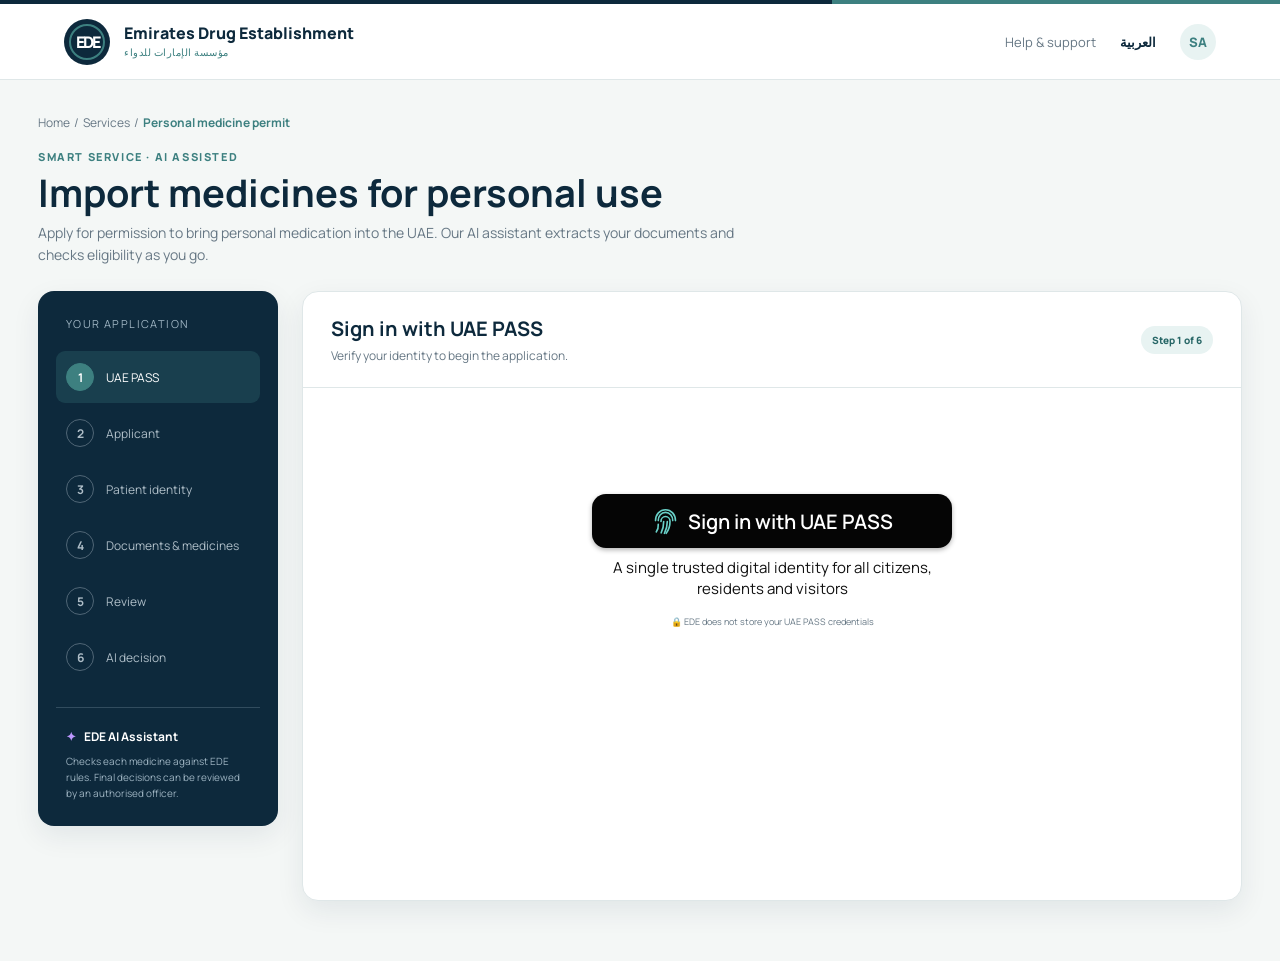
==== commit f62608a0: "Merge 1665a9b168f99e8a7bbcaad4c65ef04ae34c024b into 4a62b114c82349337d4006540b8c7976dd1a300e" ====
--- a/index.html
+++ b/index.html
@@ -2,1273 +2,724 @@
 <html lang="en">
 <head>
   <meta charset="utf-8">
-  <meta name="viewport" content="width=device-width,initial-scale=1">
-  <meta name="description" content="EDE contract and project portfolio management system">
-  <title>EDE | Contract Portfolio</title>
-  <link rel="icon" href="data:image/svg+xml,%3Csvg xmlns='http://www.w3.org/2000/svg' viewBox='0 0 64 64'%3E%3Crect width='64' height='64' rx='14' fill='%23102f43'/%3E%3Ctext x='32' y='40' text-anchor='middle' font-family='Arial' font-size='19' font-weight='700' fill='white'%3EEDE%3C/text%3E%3C/svg%3E">
+  <meta name="viewport" content="width=device-width, initial-scale=1">
+  <title>EDE | Personal Medicine Permit</title>
   <link rel="preconnect" href="https://fonts.googleapis.com">
   <link rel="preconnect" href="https://fonts.gstatic.com" crossorigin>
-  <link href="https://fonts.googleapis.com/css2?family=Cairo:wght@400;500;600;700;800&display=swap" rel="stylesheet">
+  <link href="https://fonts.googleapis.com/css2?family=Manrope:wght@400;500;600;700;800&display=swap" rel="stylesheet">
   <style>
-    :root{
-      --navy:#102f43;--navy2:#193e54;--cream:#E8E8E8;--white:#fff;--text:#173044;--muted:#5c6b75;--line:#ccd7d8;--shadow:0 12px 32px rgba(16,47,67,.12);
-      /* Palette matching dashboard */
-      --teal:#2d7d7b;--teal2:#4ea19c;
-      --amber:#c98218;
-      --red:#bd2845;
-      --purple:#7b6b97;
-      --grey:#83929b;
-      --blue:#2d5b88;
-      --green:#2f8264;
-    }
-    *{box-sizing:border-box}
-    body{margin:0;background:var(--cream);color:var(--text);font-family:Cairo,Arial,sans-serif;font-size:12px;line-height:1.4}
-    .hidden{display:none!important}
-    button,input,select,textarea{font:inherit}
-    
-    /* Topbar */
-    .topbar{height:58px;padding:0 18px;background:var(--white);display:flex;align-items:center;justify-content:space-between;border-bottom:1px solid var(--line);position:sticky;top:0;z-index:20}
-    .brand{display:flex;align-items:center;gap:10px;min-width:0}
-    .mark{width:34px;height:34px;border-radius:8px;background:var(--navy);color:white;display:grid;place-items:center;font-weight:800;font-size:12px;letter-spacing:-1px;flex:none}
-    .brand b{display:block;font-size:12.5px;white-space:nowrap}
-    .brand span{font-size:10.5px;color:var(--muted)}
-    .top-actions{display:flex;gap:6px;align-items:center}
-    .btn{border:0;border-radius:6px;padding:6px 11px;font-size:11.5px;font-weight:700;cursor:pointer;display:inline-flex;align-items:center;justify-content:center;gap:5px;transition:.15s}
-    .btn.primary{background:var(--teal);color:white}
-    .btn.primary:hover{background:#236664}
-    .btn.dark{background:var(--navy);color:white}
-    .btn.light{background:white;color:var(--text);border:1px solid var(--line)}
-    .btn.light:hover{background:#f0f5f4}
-    .btn.danger{background:#fff1f0;color:var(--red);border:1px solid #f3d0cd}
-    .btn.small{padding:4px 7px;font-size:10px}
-    .iconbtn{border:1px solid var(--line);background:white;border-radius:6px;width:26px;height:26px;cursor:pointer;color:var(--muted);font-size:11px}
-    
-    /* Compact Sidebar */
-    .shell{display:grid;grid-template-columns:148px 1fr;min-height:calc(100vh - 58px)}
-    .sidebar{background:var(--navy);padding:14px 6px;color:white;display:flex;flex-direction:column}
-    .nav-label{font-size:9px;text-transform:uppercase;letter-spacing:1px;color:#94b1c2;margin:0 4px 8px;font-weight:800}
-    .nav{width:100%;border:0;background:transparent;font:inherit;display:flex;gap:4px;align-items:center;text-align:left;padding:7px 5px;border-radius:5px;color:#c6d4dc;margin-bottom:3px;cursor:pointer;transition:background .15s,color .15s}
-    .nav.active,.nav:hover{background:rgba(85,166,161,.24);color:white}
-    .nav .nav-bar{color:transparent;font-weight:900;font-size:11px;margin-right:1px;flex:none}
-    .nav.active .nav-bar{color:var(--teal2)}
-    .nav strong{font-size:10.5px;flex:1;font-weight:600;white-space:nowrap;overflow:hidden;text-overflow:ellipsis}
-    .nav.active strong{font-weight:800;color:white}
-    .nav-icon{font-size:12px;line-height:1;flex:none}
-    .side-divider{border:0;border-top:1px solid rgba(255,255,255,.12);margin:14px 2px 10px}
-    .side-note{padding:0 4px}
-    .side-title{font-size:9.5px;font-weight:700;color:#c6d4dc;line-height:1.35}
-    .side-save{font-size:9.5px;color:#7ee787;margin-top:5px;display:flex;align-items:center;gap:4px;font-weight:700}
-    
-    /* Main Content */
-    .main{padding:18px 20px 36px;min-width:0}
-    .page-head{display:flex;align-items:flex-start;justify-content:space-between;gap:12px;margin-bottom:12px}
-    .eyebrow{font-size:9.5px;color:var(--teal);font-weight:800;text-transform:uppercase;letter-spacing:1px}
-    .page-head h1{font-size:20px;margin:2px 0 2px}
-    .page-head p{font-size:11px;color:var(--muted);margin:0}
-    .head-tools{display:flex;align-items:flex-end;gap:6px;flex-wrap:wrap;justify-content:flex-end}
-    .asof{background:white;border:1px solid var(--line);padding:5px 9px;border-radius:6px;color:var(--muted);font-size:10.5px;font-weight:600}
-    
-    /* Summary KPI Cards */
-    .stats{display:grid;grid-template-columns:repeat(6,1fr);gap:10px;margin-bottom:12px}
-    .stat{background:white;border:1px solid var(--line);border-radius:9px;padding:12px 14px;position:relative;overflow:hidden}
-    .stat:before{content:"";position:absolute;width:3px;left:0;top:0;bottom:0;background:var(--teal)}
-    .stat:nth-child(2):before{background:#1d6f8a}
-    .stat:nth-child(3):before{background:var(--amber)}
-    .stat:nth-child(4):before{background:var(--purple)}
-    .stat:nth-child(5):before{background:var(--blue)}
-    .stat:nth-child(6):before{background:var(--green)}
-    .stat .label{font-size:10px;color:var(--muted);text-transform:uppercase;letter-spacing:.4px;font-weight:700}
-    .stat strong{font-size:20px;display:block;margin-top:3px;white-space:nowrap;overflow:hidden;text-overflow:ellipsis}
-    .stat small{color:var(--muted);font-size:10px;margin-top:1px;display:block}
-    
-    /* Clickable styling strictly for active clickable cards */
-    .stat.clickable{cursor:pointer;transition:transform .15s,box-shadow .15s,border-color .15s}
-    .stat.clickable:hover,.stat.clickable:focus{transform:translateY(-2px);box-shadow:var(--shadow);border-color:var(--teal);outline:none}
-    .stat.clickable:after{content:"View linked →";position:absolute;right:7px;bottom:4px;font-size:8.5px;color:var(--teal);font-weight:800;opacity:.85}
-    .stat.active-filter{border:2px solid var(--teal);background:#f2faf9}
-    
-    /* Filter Panel */
-    .filter-chip{border:1px solid var(--teal);background:#e8f5f4;color:var(--teal);border-radius:12px;padding:4px 9px;font-size:10px;font-weight:800;cursor:pointer}
-    .filter-panel{background:white;border:1px solid var(--line);border-radius:8px;padding:10px;margin-bottom:12px}
-    .search-row{width:100%;margin-bottom:8px}
-    .search{position:relative;width:100%}
-    .search input{width:100%;padding:8px 12px 8px 34px;border:1px solid var(--line);border-radius:6px;background:#fafbfb;font-size:11.5px;color:var(--text);transition:border-color .15s,background .15s}
-    .search input:focus{background:white;border-color:var(--teal);outline:none;box-shadow:0 0 0 2px rgba(45,125,123,.12)}
-    .search .search-icon{position:absolute;left:11px;top:8px;font-size:13px;color:var(--muted);pointer-events:none}
-    .filters-row{display:flex;gap:6px;align-items:center;overflow-x:auto;padding-bottom:2px}
-    .filters-row select{padding:7px 22px 7px 8px;border:1px solid var(--line);border-radius:6px;background:#fafbfb;color:var(--text);font-size:11px;font-weight:600;min-width:120px;cursor:pointer}
-    .filters-row select:focus{border-color:var(--teal);outline:none}
-    .btn-clear-all{border:1px solid #d9534f;background:#fff5f5;color:#c9302c;border-radius:6px;padding:6px 10px;font-size:10.5px;font-weight:800;cursor:pointer;white-space:nowrap;transition:background .15s;margin-left:auto}
-    .btn-clear-all:hover{background:#f8d7da}
-
-    /* Analytics Dashboard Visuals */
-    .analytics{display:grid;grid-template-columns:1fr 1fr;gap:10px}
-    .chart-card{background:white;border:1px solid var(--line);border-radius:8px;padding:12px;min-width:0}
-    .chart-card h3{font-size:11px;text-transform:uppercase;letter-spacing:.5px;margin:0 0 2px;font-weight:800}
-    .chart-card>p{font-size:10px;color:var(--muted);margin:0 0 10px}
-    
-    /* Pie Chart for Projects by Status */
-    .pie-wrap{display:flex;align-items:center;gap:16px;min-height:190px;padding:4px 6px}
-    .pie{width:130px;height:130px;border-radius:50%;position:relative;flex:none;box-shadow:0 4px 12px rgba(0,0,0,.04)}
-    .pie:after{content:"";position:absolute;inset:24px;background:white;border-radius:50%}
-    .pie-center{position:absolute;inset:0;z-index:1;display:grid;place-content:center;text-align:center;font-weight:800;font-size:15px;line-height:1.1}
-    .pie-center small{display:block;color:var(--muted);font-size:9.5px;font-weight:600}
-    .legend{display:grid;gap:5px;min-width:0;flex:1}
-    .legend div{display:flex;align-items:center;gap:6px;font-size:11px;padding:3px 6px;border-radius:5px;cursor:pointer;transition:background .12s,opacity .12s}
-    .legend div:hover{background:#f0f5f4}
-    .legend div.sel{background:#e2f2ef;font-weight:800}
-    .legend div.dim{opacity:.35}
-    .legend i{width:9px;height:9px;border-radius:2px;flex:none}
-    .legend span{flex:1;overflow:hidden;text-overflow:ellipsis;white-space:nowrap}
-    .legend b{font-size:11px;margin-left:auto;white-space:nowrap}
-    
-    .resource-row{display:grid;grid-template-columns:110px 1fr 50px;gap:7px;align-items:center;margin:6px 0}
-    .resource-row span{font-size:11px;overflow:hidden;text-overflow:ellipsis;white-space:nowrap}
-    .resource-bar{height:10px;background:#edf0ef;border-radius:3px;overflow:hidden}
-    .resource-bar i{display:block;height:100%;background:var(--blue)}
-    
-    /* Budget Category Breakdown */
-    .cat-budget-wrap{max-height:192px;overflow-y:auto;padding-right:4px}
-    .cat-budget-row{display:grid;grid-template-columns:150px 1fr 85px;gap:8px;align-items:center;padding:5px 7px;border-radius:5px;cursor:pointer;transition:background .12s,opacity .12s;margin-bottom:3px;background:#f9fbfa;border:1px solid #edf2f1}
-    .cat-budget-row:hover{background:#edf7f5}
-    .cat-budget-row.sel{background:#e2f2ef;border-color:var(--teal)}
-    .cat-budget-row.dim{opacity:.34}
-    .cat-budget-name{font-size:10.5px;font-weight:700;white-space:nowrap;overflow:hidden;text-overflow:ellipsis;color:var(--text)}
-    .cat-budget-row.sel .cat-budget-name{color:var(--teal)}
-    .cat-budget-track{height:9px;background:#e5ebe9;border-radius:4px;overflow:hidden}
-    .cat-budget-track i{display:block;height:100%;border-radius:4px}
-    .cat-budget-values{text-align:right;font-size:10.5px;font-weight:800;white-space:nowrap}
-    .cat-budget-values small{display:inline-block;color:var(--muted);font-weight:600;font-size:9.5px;margin-left:4px}
-    .treemap-caption{font-size:9.5px;color:var(--muted);margin-top:6px}
-
-    /* Heatmap */
-    .heatmap-wrap{overflow:auto}
-    .heatmap{display:grid;gap:3px;min-width:540px}
-    .heat-row{display:grid;grid-template-columns:130px repeat(6,1fr);gap:3px}
-    .heat-cell{min-height:26px;border-radius:3px;display:grid;place-items:center;font-size:10px;background:#f3f4f6}
-    .heat-cell.label{justify-content:start;padding:0 6px;background:transparent;font-weight:700;font-size:10px}
-    .heat-col-head{font-weight:800;font-size:10px;text-align:center;padding:2px}
-    .heat-cell.st-on-track.lvl-1{background:#d8eeeb;color:#18534f;font-weight:700}
-    .heat-cell.st-on-track.lvl-2{background:#8ec8c3;color:#0e3c39;font-weight:800}
-    .heat-cell.st-on-track.lvl-3{background:#2d7d7b;color:#fff;font-weight:800}
-    .heat-cell.st-on-track.lvl-4{background:#1a4f4e;color:#fff;font-weight:800}
-    .heat-cell.st-at-risk.lvl-1{background:#fdf2df;color:#85520a;font-weight:700}
-    .heat-cell.st-at-risk.lvl-2{background:#f8cf89;color:#6d4002;font-weight:800}
-    .heat-cell.st-at-risk.lvl-3{background:#c98218;color:#fff;font-weight:800}
-    .heat-cell.st-at-risk.lvl-4{background:#8c5608;color:#fff;font-weight:800}
-    .heat-cell.st-delayed.lvl-1{background:#fce8ec;color:#7e162b;font-weight:700}
-    .heat-cell.st-delayed.lvl-2{background:#f3a8b7;color:#670c1f;font-weight:800}
-    .heat-cell.st-delayed.lvl-3{background:#bd2845;color:#fff;font-weight:800}
-    .heat-cell.st-delayed.lvl-4{background:#85142a;color:#fff;font-weight:800}
-    .heat-cell.st-on-hold.lvl-1{background:#f2eff7;color:#4c3f63;font-weight:700}
-    .heat-cell.st-on-hold.lvl-2{background:#c7bdda;color:#35294b;font-weight:800}
-    .heat-cell.st-on-hold.lvl-3{background:#7b6b97;color:#fff;font-weight:800}
-    .heat-cell.st-on-hold.lvl-4{background:#4e4166;color:#fff;font-weight:800}
-    .heat-cell.st-not-started.lvl-1{background:#f0f2f4;color:#465259;font-weight:700}
-    .heat-cell.st-not-started.lvl-2{background:#c5ced3;color:#283238;font-weight:800}
-    .heat-cell.st-not-started.lvl-3{background:#83929b;color:#fff;font-weight:800}
-    .heat-cell.st-not-started.lvl-4{background:#4f5a60;color:#fff;font-weight:800}
-    .heat-cell.st-completed.lvl-1{background:#e5edf4;color:#183c5c;font-weight:700}
-    .heat-cell.st-completed.lvl-2{background:#9ab9d4;color:#102c46;font-weight:800}
-    .heat-cell.st-completed.lvl-3{background:#2d5b88;color:#fff;font-weight:800}
-    .heat-cell.st-completed.lvl-4{background:#1b3d5e;color:#fff;font-weight:800}
-
-    /* Gantt */
-    .timeline-card{background:white;border:1px solid var(--line);border-radius:8px;overflow:hidden}
-    .timeline-header{display:flex;justify-content:space-between;align-items:center;padding:10px 12px;border-bottom:1px solid var(--line)}
-    .timeline-header h3{margin:0;font-size:12px}
-    .timeline-header span{font-size:10.5px;color:var(--muted)}
-    .timeline-range{font-size:10.5px;font-weight:700;color:var(--muted);margin-left:5px}
-    .gantt-axis,.gantt-row{display:grid;grid-template-columns:190px 1fr}
-    .gantt-axis{background:#f8faf9;border-bottom:1px solid var(--line);position:sticky;top:0;z-index:5}
-    .gantt-project-head{padding:8px 9px;font-size:10px;font-weight:800;text-transform:uppercase}
-    .gantt-months{display:grid;position:relative}
-    .gantt-month{padding:8px 2px;text-align:center;font-size:10px;color:var(--muted);border-left:1px solid #e3e8e6}
-    .gantt-list{max-height:580px;overflow:auto}
-    .gantt-row{min-height:38px;border-bottom:1px solid #edf0ef;cursor:pointer}
-    .gantt-row:hover{background:#f3f8f7}
-    .gantt-name{padding:6px 9px;overflow:hidden}
-    .gantt-name b{display:block;font-size:10.5px;white-space:nowrap;overflow:hidden;text-overflow:ellipsis}
-    .gantt-name small{display:block;font-size:9px;color:var(--muted)}
-    .gantt-track{position:relative;background:repeating-linear-gradient(90deg,rgba(246,248,247,.8) 0,rgba(246,248,247,.8) calc(var(--month-width) - 1px),#e1e6e4 calc(var(--month-width) - 1px),#e1e6e4 var(--month-width))}
-    .gantt-baseline{position:absolute;top:7px;height:3px;border-radius:2px;background:#cbd5e1;z-index:1;border-bottom:1px dashed #94a3b8}
-    .gantt-plan{position:absolute;top:11px;height:11px;border-radius:2px;background:#b8d8d4;min-width:4px;overflow:hidden;z-index:2}
-    .gantt-progress{height:100%;background:var(--teal);border-radius:2px}
-    .gantt-plan.critical{background:#f3a8b7}
-    .gantt-plan.critical .gantt-progress{background:var(--red)}
-    .gantt-milestone{position:absolute;top:12px;width:8px;height:8px;border:2px solid #64798b;background:white;transform:translateX(-50%) rotate(45deg);z-index:3}
-    .gantt-milestone.done{background:var(--green);border-color:var(--green)}
-    .gantt-milestone.risk{background:var(--amber);border-color:var(--amber)}
-    .gantt-milestone.delay{background:var(--red);border-color:var(--red)}
-    .gantt-today{position:absolute;top:0;bottom:0;width:2px;background:#ed4161;z-index:4;pointer-events:none}
-    .gantt-today:after{content:"Today";position:absolute;top:1px;left:2px;font-size:7.5px;color:#ed4161;font-weight:800}
-    .gantt-no-date{position:absolute;left:7px;top:11px;font-size:9.5px;color:#9aa4aa;font-style:italic}
-    .gantt-early{position:absolute;left:7px;top:11px;font-size:9.5px;color:var(--muted)}
-    .gantt-legend{display:flex;gap:14px;align-items:center;padding:9px 12px;border-top:1px solid var(--line);font-size:9.5px;color:var(--muted);flex-wrap:wrap}
-    .legend-plan,.legend-critical{display:inline-block;width:14px;height:6px;border-radius:2px;margin-right:3px;background:var(--teal)}
-    .legend-critical{background:var(--red)}
-    .legend-diamond{display:inline-block;width:7px;height:7px;border:2px solid #64798b;transform:rotate(45deg);margin:0 4px 0 2px}
-    
-    /* Tablebox & Register */
-    .tablebox{background:white;border:1px solid var(--line);border-radius:8px;overflow:hidden}
-    .table-head{padding:9px 12px;display:flex;align-items:center;justify-content:space-between;border-bottom:1px solid var(--line)}
-    .table-head b{font-size:11.5px}
-    .table-head span{font-size:10px;color:var(--muted)}
-    .top-scroll{height:12px;overflow-x:auto;overflow-y:hidden;border-bottom:1px solid var(--line);background:#f6f8f7}
-    .top-scroll-inner{height:1px}
-    .table-scroll{overflow-x:auto}
-    table{width:100%;min-width:1340px;border-collapse:collapse}
-    th{font-size:9.5px;text-transform:uppercase;letter-spacing:.3px;color:white;text-align:left;background:#263a5f;padding:8px 6px;white-space:nowrap}
-    th.sortable{cursor:pointer;user-select:none;transition:background .15s}
-    th.sortable:hover{background:#1a2b49}
-    th.sort-asc:after{content:" ▲";font-size:7px;color:#55a6a1}
-    th.sort-desc:after{content:" ▼";font-size:7px;color:#55a6a1}
-    td{padding:8px 6px;border-top:1px solid #e4e9e8;vertical-align:top;font-size:11px}
-    tbody tr.project-row{cursor:pointer}
-    tbody tr.project-row:hover{background:#f0f7f7}
-    .row-num{color:var(--muted);width:20px}
-    .project-cell{display:flex;gap:6px;align-items:flex-start;min-width:150px}
-    .project-icon{width:24px;height:24px;border-radius:5px;display:grid;place-items:center;color:white;font-weight:800;font-size:11px;flex:none}
-    .project-cell b{display:block;max-width:180px;color:var(--teal);font-size:11px}
-    .project-cell small{color:var(--muted);font-size:9px}
-    .status{display:inline-flex;align-items:center;gap:3px;padding:2px 6px;border-radius:8px;font-size:9.5px;font-weight:800;white-space:nowrap}
-    .status:before{content:"";width:4px;height:4px;border-radius:50%;background:currentColor}
-    .active,.on-track{background:#e5f3ec;color:var(--green)}
-    .at-risk{background:#fff0dc;color:#a86612}
-    .planned{background:#e8f0f5;color:var(--blue)}
-    .completed{background:#eef0f1;color:#68757c}
-    .on-hold,.delayed{background:#f8e5e5;color:var(--red)}
-    .not-started{background:#ecece8;color:#77776d}
-    .bar{width:50px;height:4px;border-radius:2px;background:#e7eceb;overflow:hidden}
-    .bar i{height:100%;background:var(--teal);display:block}
-    .money{font-weight:700;white-space:nowrap;font-size:11px}
-    .priority{font-weight:800;font-size:11px}
-    .priority.high{color:var(--red)}
-    .priority.medium{color:#a87615}
-    .priority.low{color:var(--green)}
-    
-    /* Decision Color Coding */
-    .decision-required{display:inline-block;padding:2px 6px;border-radius:4px;font-size:9px;font-weight:800;text-transform:uppercase;letter-spacing:.3px;margin-bottom:2px}
-    .decision-required.financial{background:#ede9fe;color:#5b21b6;border:1px solid #ddd6fe}
-    .decision-required.operational{background:#e0f2fe;color:#0369a1;border:1px solid #bae6fd}
-    .decision-required.technical{background:#ecfdf5;color:#047857;border:1px solid #a7f3d0}
-    .decision-required.financial-operational{background:#ffedd5;color:#c2410c;border:1px solid #fed7aa}
-    .decision-required.default{background:#f1f5f9;color:#475569;border:1px solid #e2e8f0}
-
-    .decision-state{font-size:10px;color:var(--amber);font-style:italic}
-    .decision-state.decided{display:inline-block;background:#e3f1ea;color:var(--green);padding:2px 5px;border-radius:4px;font-style:normal;font-weight:800}
-    .row-actions{display:flex;gap:3px}
-    .row-actions .iconbtn{width:24px;height:24px;font-size:10px}
-    .expand-row td{background:#f7f5ee;padding:9px 16px}
-    .expand-grid{display:grid;grid-template-columns:1fr 1fr;gap:16px}
-    .expand-block b{display:block;font-size:9.5px;text-transform:uppercase;margin-bottom:3px}
-    .expand-block.risk-block b{color:var(--red)}
-    .expand-block.mitigation-block b{color:var(--green)}
-    .expand-block p{margin:0;color:#49565e;white-space:pre-wrap;font-size:10.5px}
-    .empty{text-align:center;padding:30px;color:var(--muted);font-size:12px}
-    .tag-expiry-danger{background:#fee2e2;color:#b91c1c;font-size:9px;font-weight:800;padding:1px 4px;border-radius:3px;display:inline-block;margin-top:2px}
-    .tag-expiry-warn{background:#fef3c7;color:#b45309;font-size:9px;font-weight:800;padding:1px 4px;border-radius:3px;display:inline-block;margin-top:2px}
-    .tag-delivered{background:#dcfce7;color:#15803d;font-size:9px;font-weight:800;padding:1px 4px;border-radius:3px;display:inline-block;margin-top:2px}
-    .tag-overdue{background:#fee2e2;color:#b91c1c;font-size:9px;font-weight:800;padding:1px 4px;border-radius:3px;display:inline-block;margin-top:2px}
-    .spend-meter{display:flex;align-items:center;gap:4px;font-size:9px;color:var(--muted);margin-top:2px}
-    
-    /* Side Panel */
-    .panel{position:fixed;right:0;top:0;height:100vh;width:min(660px,95vw);background:white;z-index:50;box-shadow:-20px 0 55px rgba(9,36,50,.2);overflow:auto;transform:translateX(102%);transition:.25s}
-    .panel.open{transform:none}
-    .scrim{position:fixed;inset:0;background:rgba(8,29,41,.55);z-index:40;display:none}
-    .scrim.open{display:block}
-    .panel-head{background:var(--navy);color:white;padding:18px 22px;position:sticky;top:0;z-index:2}
-    .panel-head-top{display:flex;align-items:flex-start;justify-content:space-between;gap:16px}
-    .panel-head h2{font-size:18px;line-height:1.3;margin:5px 0 2px}
-    .panel-head p{color:#bdd0d9;margin:0;font-size:11px}
-    .close{border:1px solid rgba(255,255,255,.2);background:rgba(255,255,255,.08);color:white;border-radius:6px;width:30px;height:30px;cursor:pointer;font-size:14px}
-    .panel-body{padding:20px 22px}
-    .detail-stats{display:grid;grid-template-columns:repeat(4,1fr);gap:8px;margin-bottom:18px}
-    .detail-stat{background:#f7f8f5;border-radius:7px;padding:10px}
-    .detail-stat span{font-size:9.5px;color:var(--muted);text-transform:uppercase;font-weight:700}
-    .detail-stat b{display:block;margin-top:2px;font-size:13px}
-    .detail-stat small{font-size:9.5px;color:var(--muted)}
-    .section{margin:18px 0}
-    .section-title{display:flex;align-items:center;justify-content:space-between;border-bottom:1px solid var(--line);padding-bottom:5px;margin-bottom:10px}
-    .section-title b{font-size:12px;text-transform:uppercase;letter-spacing:.4px}
-    .scope{color:#4e606b;line-height:1.5;font-size:11.5px}
-    .kpi{display:grid;grid-template-columns:1fr auto;gap:8px;padding:8px 0;border-bottom:1px solid #edf0ef}
-    .kpi:last-child{border:0}
-    .kpi-name b{display:block;font-size:12px}
-    .kpi-name small{color:var(--muted);font-size:9.5px}
-    .kpi-value{text-align:right}
-    .kpi-value strong{font-size:14px}
-    .kpi-value small{display:block;color:var(--muted);font-size:9.5px}
-    .kpi-track{height:4px;background:#e7eceb;border-radius:2px;margin-top:5px;overflow:hidden}
-    .kpi-track i{display:block;height:100%;background:var(--teal)}
-    .milestone{display:grid;grid-template-columns:14px 1fr auto;gap:7px;padding:7px 0;border-bottom:1px solid #f4f6f5}
-    .mile-dot{width:9px;height:9px;margin-top:3px;border-radius:50%;border:2px solid var(--teal)}
-    .mile-dot.done{background:var(--green);border-color:var(--green)}
-    .mile-dot.risk{background:var(--amber);border-color:var(--amber)}
-    .mile-dot.delay{background:var(--red);border-color:var(--red)}
-    .milestone small{color:var(--muted);font-size:9.5px}
-    .tag{display:inline-block;background:#edf5f4;color:var(--teal);border-radius:4px;padding:2px 6px;font-size:9.5px;margin:2px;font-weight:600}
-    .risk{padding:9px 11px;background:#fff8ed;border-left:3px solid var(--amber);border-radius:4px;margin-bottom:6px;color:#66523a;font-size:11px}
-    .decision-grid{display:grid;grid-template-columns:1fr 1fr;gap:8px}
-    .decision{padding:10px;background:#f7f8f5;border:1px solid var(--line);border-radius:6px;white-space:pre-wrap;font-size:10.5px}
-    .decision b{display:block;font-size:9.5px;color:var(--teal);text-transform:uppercase;margin-bottom:4px}
-    .source{font-size:10.5px;color:var(--muted);background:#f7f8f5;border-radius:6px;padding:9px 11px;margin-top:4px}
-    .panel-actions{display:flex;gap:7px;margin-top:20px}
-    
-    /* Modal */
-    .modal{position:fixed;inset:0;z-index:80;display:none;align-items:center;justify-content:center;background:rgba(8,29,41,.6);padding:16px}
-    .modal.open{display:flex}
-    .modal-card{background:white;border-radius:10px;width:min(800px,98vw);max-height:92vh;overflow:auto;box-shadow:var(--shadow)}
-    .modal-head{padding:14px 18px;background:var(--navy);color:white;display:flex;justify-content:space-between;align-items:center;position:sticky;top:0;z-index:2}
-    .modal-head h3{margin:0;font-size:14px}
-    .form{padding:18px}
-    .form-grid{display:grid;grid-template-columns:1fr 1fr;gap:12px}
-    .field{display:flex;flex-direction:column;gap:4px}
-    .field.full{grid-column:1/-1}
-    .field label{font-size:9.5px;font-weight:800;text-transform:uppercase;letter-spacing:.4px}
-    .field input,.field select,.field textarea{border:1px solid #d8dfde;border-radius:6px;padding:7px 9px;background:#fafbf9;color:var(--text);font-size:11.5px}
-    .field textarea{min-height:70px;resize:vertical}
-    .file-note{font-size:9.5px;color:var(--muted)}
-    .attachment{display:flex;align-items:center;justify-content:space-between;gap:8px;background:#eef5f4;border:1px solid #d3e5e3;border-radius:6px;padding:8px 10px}
-    .attachment b{display:block;font-size:10.5px}
-    .attachment small{color:var(--muted);font-size:9px}
-    .modal-foot{padding:12px 18px;background:#f7f8f5;border-top:1px solid var(--line);display:flex;justify-content:space-between;gap:7px;position:sticky;bottom:0}
-    .repeat-box{border:1px solid var(--line);border-radius:6px;padding:8px;margin-top:4px}
-    .repeat-row{display:grid;grid-template-columns:2fr 1fr 1fr 1fr auto;gap:5px;margin-bottom:5px}
-    .repeat-row input{min-width:0;width:100%;border:1px solid var(--line);border-radius:4px;padding:6px;font-size:11px}
-    .notice{padding:8px 10px;background:#edf5f4;color:#315c5b;border-radius:6px;font-size:10.5px;margin-bottom:12px}
-    
-    .lookup{position:relative}
-    .lookup-toggle{width:100%;min-height:34px;border:1px solid #d8dfde;border-radius:6px;padding:7px 9px;background:#fafbf9;color:var(--text);display:flex;align-items:center;justify-content:space-between;gap:6px;text-align:left;cursor:pointer;font-size:11.5px}
-    .lookup-toggle span{overflow:hidden;text-overflow:ellipsis;white-space:nowrap}
-    .lookup-toggle b{color:var(--teal)}
-    .lookup-menu{display:none;position:absolute;left:0;right:0;top:calc(100% + 4px);z-index:20;background:white;border:1px solid var(--line);border-radius:6px;box-shadow:var(--shadow);padding:7px;max-height:240px;overflow:auto}
-    .lookup.open .lookup-menu{display:block}
-    .lookup-search{width:100%;padding:6px 8px!important;margin-bottom:5px;background:white!important;font-size:11px}
-    .lookup-option{display:flex;align-items:flex-start;gap:6px;padding:5px;border-radius:4px;font-size:10.5px;cursor:pointer}
-    .lookup-option:hover{background:#edf5f4}
-    .lookup-option input{width:auto!important;margin-top:2px}
-    
-    .toast{position:fixed;bottom:20px;left:50%;transform:translate(-50%,20px);background:var(--navy);color:white;padding:8px 14px;border-radius:6px;opacity:0;pointer-events:none;transition:.2s;z-index:100;font-size:11px;font-weight:600}
-    .toast.show{opacity:1;transform:translate(-50%,0)}
-    .chart-filter-bar{display:flex;flex-wrap:wrap;align-items:center;gap:7px;background:#fff;border:1px solid var(--line);border-left:4px solid var(--teal);border-radius:7px;padding:7px 10px;margin-bottom:10px}
-    .cfb-label{font-size:9.5px;font-weight:800;text-transform:uppercase;letter-spacing:.4px;color:var(--muted)}
-    .cfb-count{font-size:9.5px;font-weight:700;color:var(--muted)}
-    .cf-chip{display:inline-flex;align-items:center;gap:4px;border:1px solid var(--teal);background:#e8f5f4;color:#22605e;border-radius:10px;padding:3px 8px;font-size:9.5px;font-weight:800;cursor:pointer}
-    .cf-chip:hover{background:#d7ecea}
-    .cf-clear{margin-left:auto;border:1px solid var(--line);background:#fff;color:var(--muted);border-radius:10px;padding:3px 8px;font-size:9.5px;font-weight:800;cursor:pointer}
-    .cf-clear:hover{color:var(--red);border-color:#f0cfcf}
-    .resource-row.clickable{cursor:pointer;border-radius:4px;padding:2px 4px;margin-left:-4px;margin-right:-4px;transition:background .12s,opacity .12s}
-    .resource-row.clickable:hover{background:#f2f8f7}
-    .resource-row.dim{opacity:.34}
-    .resource-row.sel{background:#eef7f6}
-    .resource-row.sel span:first-child{font-weight:800;color:var(--teal)}
-    .heat-cell.clickable{cursor:pointer}
-    .heat-cell.clickable:hover{outline:2px solid var(--teal);outline-offset:-2px}
-    .heat-cell.label.clickable:hover{outline:none;color:var(--teal)}
-    .heat-cell.label.sel-col-label,.heat-cell.label.sel-row-label{color:var(--teal);font-weight:800}
-    .heat-row.hl .heat-cell{box-shadow:inset 0 0 0 1px rgba(45,125,123,.35)}
-    .heat-cell.col-hl{box-shadow:inset 0 0 0 1px rgba(45,125,123,.35)}
-    .heat-cell.cell-sel{outline:2px solid var(--teal);outline-offset:-2px;font-weight:800}
-    
-    .chart-tip{position:fixed;z-index:200;pointer-events:none;background:#102636;color:#fff;border-radius:5px;padding:7px 9px;font-size:9.5px;line-height:1.4;max-width:240px;white-space:pre-line;box-shadow:0 8px 20px rgba(0,0,0,.35);opacity:0;transition:opacity .1s;display:none}
-    .chart-tip.show{opacity:1}
-
-    @media print {
-      body{background:white;color:#000;font-size:9.5px}.topbar,.sidebar,.filter-panel,.top-actions,.panel,.modal,.scrim,#topTableScroll,.top-scroll{display:none!important}
-      .shell{display:block;min-height:auto}.main{padding:0}.stats{grid-template-columns:repeat(6,1fr);gap:5px;margin-bottom:10px}.stat{border:1px solid #ccc;padding:6px}
-      .tablebox{border:1px solid #ccc}table{min-width:100%;font-size:8px}th{background:#eee!important;color:#000!important;border:1px solid #ccc}td{border:1px solid #eee;padding:3px}
-      .analytics{grid-template-columns:1fr 1fr;page-break-inside:avoid}.chart-card{border:1px solid #ccc;page-break-inside:avoid}
-    }
-    @media(max-width:1200px){.stats{grid-template-columns:repeat(3,1fr)}.analytics{grid-template-columns:1fr}.shell{grid-template-columns:135px 1fr}}
-    @media(max-width:900px){.stats{grid-template-columns:repeat(2,1fr)}.shell{grid-template-columns:46px 1fr}.sidebar{padding:10px 2px}.nav strong,.nav-label,.side-note,.side-divider{display:none}.nav{justify-content:center}.main{padding:14px 10px}.timeline-row,.timeline-axis{grid-template-columns:140px 1fr}}
-    @media(max-width:720px){.topbar{padding:0 10px}.brand b{white-space:normal;font-size:10px}.brand span,.top-actions .light{display:none}.shell{display:block}.sidebar{display:none}.main{padding:12px 8px}.page-head{display:block}.head-tools{justify-content:flex-start;margin-top:6px}.asof{display:inline-block}.stats{grid-template-columns:1fr 1fr;gap:5px}.stat{padding:8px}.stat strong{font-size:16px}.analytics{grid-template-columns:1fr}.tablebox{overflow:auto}table{min-width:1200px}.detail-stats,.form-grid,.decision-grid{grid-template-columns:1fr}.field.full{grid-column:auto}.repeat-row{grid-template-columns:1fr 1fr}.repeat-row input:first-child{grid-column:1/-1}.timeline-row,.timeline-axis{grid-template-columns:110px 1fr}.filters-row{flex-wrap:wrap}}
+    :root {
+      --navy: #0d293c;
+      --navy-2: #2e435b;
+      --teal: #3d8080;
+      --teal-dark: #286767;
+      --teal-light: #e8f3f2;
+      --ink: #162a3a;
+      --muted: #667784;
+      --line: #dfe7e8;
+      --surface: #fff;
+      --page: #f4f7f6;
+      --success: #157347;
+      --warning: #a65d05;
+      --danger: #b33a3a;
+      --purple: #7046b7;
+      --shadow: 0 10px 28px rgba(13, 41, 60, .08);
+    }
+    * { box-sizing: border-box; }
+    body { margin: 0; font-family: Manrope, Arial, sans-serif; color: var(--ink); background: var(--page); }
+    button, input, select { font: inherit; }
+    button { cursor: pointer; }
+    .topline { height: 4px; background: linear-gradient(90deg, var(--navy) 0 65%, var(--teal) 65%); }
+    header { height: 76px; display: flex; align-items: center; padding: 0 5vw; background: #fff; border-bottom: 1px solid var(--line); }
+    .brand { display: flex; align-items: center; gap: 14px; }
+    .brand-mark { width: 46px; height: 46px; border-radius: 50%; background: var(--navy); color: #fff; display: grid; place-items: center; font-weight: 800; letter-spacing: -2px; position: relative; }
+    .brand-mark:after { content: ""; position: absolute; inset: 5px; border: 2px solid var(--teal); border-radius: 50%; }
+    .brand-name { font-weight: 800; color: var(--navy); line-height: 1.1; }
+    .brand-name small { display: block; font-weight: 500; font-size: 10px; color: var(--teal); margin-top: 4px; letter-spacing: .5px; }
+    .header-actions { margin-left: auto; display: flex; align-items: center; gap: 18px; color: var(--muted); font-size: 13px; }
+    .lang { background: transparent; border: 0; color: var(--navy); font-weight: 700; }
+    .avatar { width: 36px; height: 36px; border-radius: 50%; background: var(--teal-light); color: var(--teal); display: grid; place-items: center; font-weight: 800; }
+    nav { height: 46px; display: flex; align-items: center; gap: 28px; padding: 0 5vw; background: #fff; box-shadow: 0 2px 8px rgba(13,41,60,.04); font-size: 13px; }
+    nav button { color: var(--muted); text-decoration: none; height: 46px; display: flex; align-items: center; border: 0; background: transparent; padding: 0; font-size: 13px; }
+    nav button.active { color: var(--teal); font-weight: 700; border-bottom: 3px solid var(--teal); }
+    nav .officer-link { margin-left: auto; color: var(--navy); font-weight: 700; }
+    .shell { max-width: 1260px; margin: 0 auto; padding: 34px 28px 60px; }
+    .breadcrumb { color: var(--muted); font-size: 12px; margin-bottom: 18px; }
+    .breadcrumb b { color: var(--teal); }
+    .hero { display: flex; justify-content: space-between; align-items: end; gap: 24px; margin-bottom: 25px; }
+    .eyebrow { color: var(--teal); text-transform: uppercase; font-size: 11px; font-weight: 800; letter-spacing: 1.6px; }
+    h1 { color: var(--navy); margin: 7px 0; font-size: clamp(26px, 3vw, 38px); line-height: 1.15; }
+    .subtitle { color: var(--muted); font-size: 14px; margin: 0; max-width: 700px; line-height: 1.6; }
+    .secure-pill { white-space: nowrap; color: var(--success); background: #e8f5ed; border: 1px solid #cce7d6; padding: 9px 13px; border-radius: 20px; font-size: 11px; font-weight: 700; }
+    .workspace { display: grid; grid-template-columns: 240px minmax(0, 1fr); gap: 24px; align-items: start; }
+    .steps { background: var(--navy); border-radius: 16px; color: #fff; padding: 25px 18px; position: sticky; top: 18px; box-shadow: var(--shadow); }
+    .steps-title { font-size: 11px; text-transform: uppercase; letter-spacing: 1.4px; color: #9db3c1; margin: 0 10px 20px; }
+    .step { display: flex; gap: 12px; padding: 12px 10px; border-radius: 9px; margin: 4px 0; color: #aebdc7; font-size: 12px; align-items: center; }
+    .step-num { width: 28px; height: 28px; border-radius: 50%; border: 1px solid #506676; display: grid; place-items: center; font-weight: 700; flex: none; }
+    .step.active { color: #fff; background: rgba(61,128,128,.26); }
+    .step.active .step-num { background: var(--teal); border-color: var(--teal); }
+    .step.done { color: #dce5e8; }
+    .step.done .step-num { color: #fff; background: var(--success); border-color: var(--success); }
+    .ai-side { margin-top: 24px; border-top: 1px solid #314c5e; padding: 20px 10px 0; }
+    .ai-side b { display: flex; gap: 8px; align-items: center; font-size: 12px; }
+    .spark { color: #bd98ff; }
+    .ai-side p { font-size: 10px; line-height: 1.6; color: #9db3c1; margin: 8px 0 0; }
+    .panel { background: var(--surface); border: 1px solid var(--line); border-radius: 16px; box-shadow: var(--shadow); overflow: hidden; min-height: 610px; }
+    .panel-head { padding: 23px 28px; border-bottom: 1px solid var(--line); display: flex; justify-content: space-between; gap: 20px; align-items: center; }
+    .panel-head h2 { margin: 0 0 5px; font-size: 20px; color: var(--navy); }
+    .panel-head p { margin: 0; font-size: 12px; color: var(--muted); }
+    .step-badge { background: var(--teal-light); color: var(--teal-dark); border-radius: 15px; padding: 7px 11px; font-size: 10px; font-weight: 800; white-space: nowrap; }
+    .content { padding: 28px; }
+    .page { display: none; }
+    .page.active { display: block; animation: rise .25s ease; }
+    @keyframes rise { from { opacity: .2; transform: translateY(5px); } }
+    .ai-callout { border: 1px solid #d9caf4; background: #f8f4ff; border-radius: 12px; padding: 15px 17px; display: flex; gap: 13px; margin-bottom: 24px; }
+    .ai-icon { width: 34px; height: 34px; border-radius: 9px; display: grid; place-items: center; background: var(--purple); color: #fff; flex: none; }
+    .ai-callout b { font-size: 12px; color: #4a267d; }
+    .ai-callout p { margin: 4px 0 0; font-size: 11px; line-height: 1.55; color: #715791; }
+    .question { margin-bottom: 24px; }
+    .label { display: block; font-size: 12px; font-weight: 700; color: var(--navy); margin-bottom: 9px; }
+    .req { color: var(--danger); }
+    .choice-grid { display: grid; grid-template-columns: repeat(2, 1fr); gap: 12px; }
+    .choice { position: relative; border: 1.5px solid var(--line); border-radius: 11px; padding: 16px; display: flex; gap: 12px; align-items: center; cursor: pointer; min-height: 72px; }
+    .choice:hover { border-color: #94bebe; }
+    .choice.selected { border-color: var(--teal); background: #f3fafa; box-shadow: inset 0 0 0 1px var(--teal); }
+    .choice input { position: absolute; opacity: 0; }
+    .radio-dot { width: 18px; height: 18px; border: 2px solid #adb9bf; border-radius: 50%; flex: none; }
+    .selected .radio-dot { border: 5px solid var(--teal); }
+    .choice b { display: block; font-size: 12px; color: var(--navy); }
+    .choice small { color: var(--muted); font-size: 10px; display: block; margin-top: 4px; line-height: 1.4; }
+    .classification { background: var(--navy); color: #fff; border-radius: 12px; padding: 17px 20px; display: flex; align-items: center; gap: 14px; margin-top: 8px; }
+    .class-icon { width: 38px; height: 38px; border-radius: 50%; background: var(--teal); display: grid; place-items: center; }
+    .classification small { display: block; color: #acc0cb; font-size: 10px; margin-bottom: 3px; }
+    .classification b { font-size: 15px; }
+    .classification span:last-child { margin-left: auto; font-size: 10px; color: #9fcaca; }
+    .footer-actions { display: flex; justify-content: space-between; padding: 20px 28px; border-top: 1px solid var(--line); background: #fbfcfc; }
+    .btn { border: 0; border-radius: 8px; padding: 11px 19px; font-weight: 700; font-size: 12px; display: inline-flex; align-items: center; gap: 8px; }
+    .btn-primary { color: #fff; background: var(--teal); }
+    .btn-primary:hover { background: var(--teal-dark); }
+    .btn-secondary { color: var(--navy); background: #fff; border: 1px solid var(--line); }
+    .btn-ghost { color: var(--muted); background: transparent; }
+    .upload-zone { border: 1.5px dashed #9cb9ba; border-radius: 13px; background: #f7fbfb; text-align: center; padding: 27px; cursor: pointer; transition: .2s; }
+    .upload-zone:hover { background: var(--teal-light); border-color: var(--teal); }
+    .upload-symbol { width: 48px; height: 48px; border-radius: 50%; background: var(--teal-light); color: var(--teal); display: grid; place-items: center; font-size: 22px; margin: 0 auto 12px; }
+    .upload-zone b { display: block; font-size: 13px; color: var(--navy); }
+    .upload-zone p { margin: 6px 0 0; color: var(--muted); font-size: 10px; }
+    .file-card { display: none; align-items: center; gap: 13px; border: 1px solid var(--line); border-radius: 11px; padding: 13px; margin-top: 12px; }
+    .file-card.visible { display: flex; }
+    .file-icon { width: 38px; height: 38px; border-radius: 8px; background: #fceceb; color: #ba3e38; display: grid; place-items: center; font-size: 10px; font-weight: 800; }
+    .file-name { font-size: 11px; font-weight: 700; }
+    .file-meta { color: var(--muted); font-size: 9px; margin-top: 3px; }
+    .file-ok { margin-left: auto; color: var(--success); font-weight: 800; font-size: 11px; }
+    .extracting { display: none; margin-top: 17px; border: 1px solid #d9caf4; background: #faf7ff; border-radius: 10px; padding: 14px; }
+    .extracting.visible { display: block; }
+    .scan-line { height: 5px; background: #e9ddfa; border-radius: 3px; overflow: hidden; margin-top: 10px; }
+    .scan-line:after { content: ""; display: block; width: 35%; height: 100%; background: var(--purple); animation: scan 1.1s infinite; border-radius: inherit; }
+    @keyframes scan { from { transform: translateX(-100%); } to { transform: translateX(360%); } }
+    .medicine-card { border: 1px solid var(--line); border-radius: 12px; margin-top: 18px; overflow: hidden; }
+    .medicine-title { padding: 13px 16px; background: #f8faf9; display: flex; align-items: center; font-size: 11px; font-weight: 800; color: var(--navy); border-bottom: 1px solid var(--line); }
+    .ai-tag { margin-left: auto; font-size: 9px; color: var(--purple); background: #efe7fa; border-radius: 10px; padding: 4px 8px; }
+    .form-grid { padding: 17px; display: grid; grid-template-columns: repeat(2, 1fr); gap: 16px; }
+    .field label { display: flex; justify-content: space-between; font-size: 10px; color: var(--muted); font-weight: 700; margin-bottom: 6px; }
+    .confidence { color: var(--success); font-size: 8px; }
+    .field input, .field select { width: 100%; border: 1px solid var(--line); border-radius: 8px; padding: 10px 11px; font-size: 11px; color: var(--navy); background: #fff; outline: 0; }
+    .field input:focus, .field select:focus { border-color: var(--teal); box-shadow: 0 0 0 3px rgba(61,128,128,.1); }
+    .span-2 { grid-column: span 2; }
+    .add-med { color: var(--teal); border: 1px dashed #9bbebe; background: #f7fbfb; width: 100%; border-radius: 9px; padding: 11px; font-size: 11px; font-weight: 700; margin-top: 13px; }
+    .identity-grid { display: grid; grid-template-columns: repeat(2,1fr); gap: 16px; }
+    .identity-banner { background: #eaf6ef; border: 1px solid #cae7d5; color: var(--success); border-radius: 11px; padding: 13px 15px; font-size: 11px; font-weight: 700; margin-bottom: 19px; display: flex; gap: 9px; }
+    .review-section { border: 1px solid var(--line); border-radius: 11px; margin-bottom: 14px; overflow: hidden; }
+    .review-title { background: #f8faf9; padding: 12px 15px; font-size: 11px; font-weight: 800; color: var(--navy); display: flex; justify-content: space-between; }
+    .review-title button { border: 0; background: transparent; color: var(--teal); font-size: 10px; font-weight: 700; }
+    .summary-grid { padding: 15px; display: grid; grid-template-columns: repeat(3, 1fr); gap: 14px; }
+    .summary-grid small { color: var(--muted); font-size: 8px; display: block; margin-bottom: 4px; }
+    .summary-grid b { font-size: 10px; color: var(--navy); }
+    .checklist { display: grid; gap: 8px; padding: 14px 15px; }
+    .check-row { display: flex; align-items: center; gap: 9px; font-size: 10px; }
+    .check { width: 19px; height: 19px; border-radius: 50%; display: grid; place-items: center; font-size: 10px; color: #fff; background: var(--success); }
+    .terms { font-size: 10px; color: var(--muted); display: flex; gap: 9px; align-items: start; margin: 17px 0 3px; }
+    .decision-head { text-align: center; margin-bottom: 24px; }
+    .decision-icon { width: 60px; height: 60px; display: grid; place-items: center; border-radius: 50%; margin: 0 auto 12px; background: #fff3df; color: var(--warning); font-size: 28px; }
+    .decision-head h3 { margin: 0; color: var(--navy); font-size: 22px; }
+    .decision-head p { margin: 7px auto 0; color: var(--muted); max-width: 590px; font-size: 11px; line-height: 1.6; }
+    .decision-strip { display: grid; grid-template-columns: repeat(3,1fr); gap: 10px; margin-bottom: 20px; }
+    .metric { border: 1px solid var(--line); border-radius: 10px; padding: 14px; text-align: center; }
+    .metric strong { display: block; color: var(--navy); font-size: 19px; }
+    .metric small { color: var(--muted); font-size: 9px; }
+    .decision-med { border: 1px solid var(--line); border-radius: 11px; padding: 15px; margin-bottom: 10px; display: flex; align-items: center; gap: 12px; }
+    .med-symbol { width: 38px; height: 38px; border-radius: 9px; background: var(--teal-light); color: var(--teal); display: grid; place-items: center; }
+    .decision-med b { font-size: 11px; display: block; }
+    .decision-med small { color: var(--muted); font-size: 9px; }
+    .outcome { margin-left: auto; border-radius: 12px; padding: 6px 9px; font-size: 9px; font-weight: 800; white-space: nowrap; }
+    .auto { color: var(--success); background: #e7f5ed; }
+    .hitl { color: var(--warning); background: #fff1dc; }
+    .reasons { margin: 8px 0 0; padding-left: 15px; color: #765527; font-size: 9px; line-height: 1.55; }
+    .application-number { margin-top: 20px; background: var(--navy); border-radius: 11px; color: #fff; padding: 16px 18px; display: flex; align-items: center; }
+    .application-number small { color: #9fb2bd; display: block; font-size: 9px; }
+    .application-number b { font-size: 13px; }
+    .application-number span:last-child { margin-left: auto; color: #a5d1d1; font-size: 10px; }
+    .uaepass-card { max-width: 540px; margin: 58px auto; text-align: center; padding: 20px; }
+    .uaepass-button { width: min(100%,360px); min-height: 54px; justify-content: center; border: 0; border-radius: 14px; background: #050505; color: #fff; padding: 11px 22px; font-size: 20px; font-weight: 600; box-shadow: 0 2px 5px rgba(0,0,0,.3); }
+    .uaepass-button:hover { background: #171717; }
+    .fingerprint { width: 29px; height: 29px; color: #69d0c7; }
+    .uaepass-card p { margin: 10px auto 0; max-width: 360px; color: #111; font-size: 15px; line-height: 1.35; }
+    .privacy-note { margin-top: 16px; color: var(--muted); font-size: 9px; }
+    .identity-upload { display: none; margin: 20px 0; border-top: 1px solid var(--line); padding-top: 20px; }
+    .identity-upload.visible { display: block; }
+    .extracted-identity { display: none; margin-top: 12px; padding: 15px; border: 1px solid #cce7d6; background: #f1faf5; border-radius: 11px; }
+    .extracted-identity.visible { display: block; }
+    .extract-grid { display: grid; grid-template-columns: repeat(2,1fr); gap: 12px; text-align: left; }
+    .extract-grid small { display: block; color: var(--muted); font-size: 8px; margin-bottom: 3px; }
+    .extract-grid b { font-size: 10px; color: var(--navy); }
+    .document-grid { display: grid; grid-template-columns: repeat(2,1fr); gap: 14px; }
+    .document-tile { border: 1px solid var(--line); border-radius: 12px; padding: 16px; }
+    .document-tile.required { border-top: 3px solid var(--teal); }
+    .document-tile h4 { margin: 0 0 4px; font-size: 12px; color: var(--navy); }
+    .document-tile p { margin: 0 0 12px; min-height: 29px; color: var(--muted); font-size: 9px; line-height: 1.5; }
+    .mini-upload { width: 100%; border: 1px dashed #9cb9ba; background: #f7fbfb; color: var(--teal); border-radius: 8px; padding: 10px; font-size: 10px; font-weight: 700; }
+    .upload-status { display: none; margin-top: 9px; color: var(--success); font-size: 9px; font-weight: 700; overflow: hidden; text-overflow: ellipsis; white-space: nowrap; }
+    .upload-status.visible { display: block; }
+    .medicine-actions { margin-left: auto; display: flex; gap: 6px; }
+    .icon-btn { border: 1px solid var(--line); background: #fff; color: var(--muted); border-radius: 6px; padding: 5px 8px; font-size: 9px; font-weight: 700; }
+    .icon-btn.danger { color: var(--danger); }
+    .empty-medicines { display: none; padding: 24px; text-align: center; color: var(--muted); font-size: 11px; border: 1px dashed var(--line); border-radius: 11px; margin-top: 16px; }
+    .field input:disabled, .field select:disabled { background: #f1f4f4; color: #4f626e; border-color: #e5e9ea; cursor: not-allowed; }
+    .portal-view { display: none; }
+    .portal-view.active { display: block; }
+    .dashboard-hero { background: var(--navy); border-radius: 16px; color: #fff; padding: 30px; display: flex; justify-content: space-between; align-items: center; gap: 24px; overflow: hidden; position: relative; }
+    .dashboard-hero:after { content:"EDE"; position:absolute; right:20px; top:-25px; font-size:130px; font-weight:800; color:rgba(255,255,255,.035); pointer-events:none; }
+    .dashboard-hero > * { position:relative; z-index:1; }
+    .dashboard-hero h1 { color:#fff; font-size:27px; margin:4px 0 7px; }
+    .dashboard-hero p { color:#b7c6ce; font-size:11px; margin:0; }
+    .kpi-grid { display:grid; grid-template-columns:repeat(4,1fr); gap:14px; margin:20px 0; }
+    .kpi-card { background:#fff; border:1px solid var(--line); border-radius:12px; padding:18px; }
+    .kpi-card strong { display:block; font-size:24px; color:var(--navy); }
+    .kpi-card small { color:var(--muted); font-size:9px; }
+    .table-card { background:#fff; border:1px solid var(--line); border-radius:14px; overflow:hidden; box-shadow:var(--shadow); }
+    .table-head { padding:17px 20px; border-bottom:1px solid var(--line); display:flex; align-items:center; justify-content:space-between; }
+    .table-head h3 { margin:0; color:var(--navy); font-size:14px; }
+    table { width:100%; border-collapse:collapse; font-size:10px; }
+    th { text-align:left; color:var(--muted); background:#f8faf9; font-size:8px; text-transform:uppercase; letter-spacing:.5px; }
+    th,td { padding:13px 16px; border-bottom:1px solid #edf0f0; }
+    tr:last-child td { border-bottom:0; }
+    .status { display:inline-flex; border-radius:12px; padding:5px 8px; font-size:8px; font-weight:800; }
+    .status.review { background:#fff1dc; color:var(--warning); }
+    .status.approved { background:#e7f5ed; color:var(--success); }
+    .officer-shell { max-width:1400px; margin:0 auto; padding:28px; }
+    .officer-layout { display:grid; grid-template-columns:350px minmax(0,1fr); gap:18px; align-items:start; }
+    .queue, .case-detail { background:#fff; border:1px solid var(--line); border-radius:14px; overflow:hidden; box-shadow:var(--shadow); }
+    .queue-item { padding:15px 17px; border-bottom:1px solid var(--line); cursor:pointer; }
+    .queue-item:hover,.queue-item.active { background:#f3f9f8; border-left:3px solid var(--teal); }
+    .queue-item b { display:block; color:var(--navy); font-size:11px; margin-bottom:4px; }
+    .queue-item small { color:var(--muted); font-size:8px; }
+    .case-header { padding:20px 22px; background:var(--navy); color:#fff; display:flex; justify-content:space-between; align-items:center; }
+    .case-header h2 { margin:0 0 4px; font-size:17px; }
+    .case-header p { margin:0; color:#b4c4cd; font-size:9px; }
+    .case-body { padding:22px; }
+    .case-grid { display:grid; grid-template-columns:repeat(3,1fr); gap:12px; margin-bottom:18px; }
+    .case-stat { border:1px solid var(--line); border-radius:9px; padding:12px; }
+    .case-stat small { display:block; color:var(--muted); font-size:8px; margin-bottom:4px; }
+    .case-stat b { font-size:10px; color:var(--navy); }
+    .rule-alert { border-left:3px solid var(--warning); background:#fff8ed; padding:12px 14px; margin:8px 0; border-radius:0 8px 8px 0; font-size:9px; color:#6f4a1b; }
+    .officer-actions { display:flex; gap:9px; justify-content:flex-end; padding-top:18px; border-top:1px solid var(--line); margin-top:18px; }
+    .toast { position: fixed; right: 24px; bottom: 24px; padding: 13px 16px; background: var(--navy); color: #fff; border-radius: 9px; font-size: 11px; box-shadow: var(--shadow); transform: translateY(80px); opacity: 0; transition: .3s; z-index: 10; }
+    .toast.show { transform: none; opacity: 1; }
+    @media (max-width: 800px) {
+      .workspace { grid-template-columns: 1fr; }
+      .steps { position: static; display: flex; overflow-x: auto; padding: 12px; }
+      .steps-title, .ai-side { display: none; }
+      .step { min-width: max-content; }
+      .hero { align-items: start; }
+      .secure-pill { display: none; }
+      .choice-grid, .identity-grid, .form-grid { grid-template-columns: 1fr; }
+      .document-grid, .extract-grid { grid-template-columns: 1fr; }
+      .span-2 { grid-column: auto; }
+      .summary-grid { grid-template-columns: repeat(2,1fr); }
+      .decision-strip { grid-template-columns: 1fr; }
+      nav button:not(.active):not(.officer-link) { display: none; }
+      .kpi-grid { grid-template-columns:repeat(2,1fr); }
+      .officer-layout { grid-template-columns:1fr; }
+      .case-grid { grid-template-columns:1fr; }
+      .header-actions span { display: none; }
+      .content, .panel-head { padding: 20px; }
+    }
   </style>
 </head>
 <body>
-  <header class="topbar">
-    <div class="brand"><div class="mark">DT</div><div><b>Digital Transformation Department — Projects/Tasks & Contract Portfolio</b><span>Emirates Drug Establishment</span></div></div>
-    <div class="top-actions">
-      <input id="importFile" type="file" accept=".json,application/json" hidden onchange="importData(event)">
-      <button class="btn light" onclick="document.getElementById('importFile').click()">↑ Import</button>
-      <button class="btn light" onclick="exportData()">↓ Export</button>
-      <button class="btn light" onclick="exportCsv()">⤓ Export CSV</button>
-      <button class="btn light" onclick="window.print()">⎙ Print / PDF</button>
-      <button class="btn primary" onclick="openProjectModal()">＋ Add project</button>
+  <div class="topline"></div>
+  <header>
+    <div class="brand">
+      <div class="brand-mark">EDE</div>
+      <div class="brand-name">Emirates Drug Establishment<small>مؤسسة الإمارات للدواء</small></div>
     </div>
+    <div class="header-actions"><span>Help & support</span><button class="lang">العربية</button><div class="avatar">SA</div></div>
   </header>
-  <div class="shell">
-    <aside class="sidebar">
-      <div class="nav-label">WORKSPACE</div>
-      <button class="nav active" data-workspace="portfolio" onclick="setWorkspace('portfolio',this)"><span class="nav-bar">▌</span><span class="nav-icon">📊</span> <strong>Portfolio Dashboard</strong></button>
-      <button class="nav" data-workspace="register" onclick="setWorkspace('register',this)"><span class="nav-bar">▌</span><span class="nav-icon">📋</span> <strong>Project Register</strong></button>
-      <button class="nav" data-workspace="delivery" onclick="setWorkspace('delivery',this)"><span class="nav-bar">▌</span><span class="nav-icon">⏱</span> <strong>Delivery Tracking</strong></button>
-      <hr class="side-divider">
-      <div class="side-note">
-        <div class="side-title">Workspace Portfolio Analytics</div>
-        <div class="side-save">🟢 Saved Locally</div>
+  <nav id="mainNav" style="display:none"><button onclick="showDashboard(this)">Dashboard</button><button onclick="startApplication(this)">New application</button><button onclick="showDashboard(this)">Certificates</button><button class="officer-link" onclick="showOfficerPortal(this)">Officer review portal ↗</button></nav>
+
+  <main class="shell portal-view active" id="applicationView">
+    <div class="breadcrumb">Home &nbsp;/&nbsp; Services &nbsp;/&nbsp; <b>Personal medicine permit</b></div>
+    <section class="hero">
+      <div>
+        <div class="eyebrow">Smart service · AI assisted</div>
+        <h1>Import medicines for personal use</h1>
+        <p class="subtitle">Apply for permission to bring personal medication into the UAE. Our AI assistant extracts your documents and checks eligibility as you go.</p>
       </div>
-    </aside>
-    <main class="main">
-      <div class="page-head">
-        <div><div class="eyebrow" id="workspaceEyebrow">Portfolio command center</div><h1 id="workspaceTitle">Portfolio Dashboard</h1><p id="workspaceDescription">Executive view of all projects, budgets, ownership and delivery health.</p></div>
-        <div class="head-tools">
-          <div class="asof" id="reportingDate"></div>
+      <div class="secure-pill" id="securePill" style="display:none">✓ UAE PASS verified session</div>
+    </section>
+
+    <div class="workspace">
+      <aside class="steps">
+        <div class="steps-title">Your application</div>
+        <div class="step active" data-step="1"><span class="step-num">1</span><span>UAE PASS</span></div>
+        <div class="step" data-step="2"><span class="step-num">2</span><span>Applicant</span></div>
+        <div class="step" data-step="3"><span class="step-num">3</span><span>Patient identity</span></div>
+        <div class="step" data-step="4"><span class="step-num">4</span><span>Documents & medicines</span></div>
+        <div class="step" data-step="5"><span class="step-num">5</span><span>Review</span></div>
+        <div class="step" data-step="6"><span class="step-num">6</span><span>AI decision</span></div>
+        <div class="ai-side"><b><span class="spark">✦</span> EDE AI Assistant</b><p>Checks each medicine against EDE rules. Final decisions can be reviewed by an authorised officer.</p></div>
+      </aside>
+
+      <section class="panel">
+        <div class="page active" id="page-1">
+          <div class="panel-head"><div><h2>Sign in with UAE PASS</h2><p>Verify your identity to begin the application.</p></div><span class="step-badge">Step 1 of 6</span></div>
+          <div class="content"><div class="uaepass-card"><button class="btn uaepass-button" id="signInButton" onclick="signIn(this)"><svg class="fingerprint" viewBox="0 0 32 32" fill="none" stroke="currentColor" stroke-width="1.8" stroke-linecap="round"><path d="M8 15c0-5 3.4-9 8-9s8 4 8 9"/><path d="M5 15C5 8.3 9.7 3 16 3s11 5.3 11 12"/><path d="M11 16c0-3.1 2.2-5.5 5-5.5s5 2.4 5 5.5c0 6-1.7 9.6-4.2 13"/><path d="M8 19c.4 5-1.5 7.5-2.2 8.5M14 16c0 6-1 9-2.8 12.5M18 16c0 5.5-1.2 9-3.2 13"/></svg><span>Sign in with UAE PASS</span></button><p>A single trusted digital identity for all citizens,<br>residents and visitors</p><div class="privacy-note">🔒 EDE does not store your UAE PASS credentials</div></div></div>
         </div>
+
+        <div class="page" id="page-2">
+          <div class="panel-head"><div><h2>Tell us about the patient</h2><p>This determines identity requirements and medicine supply limits.</p></div><span class="step-badge">Step 2 of 6</span></div>
+          <div class="content">
+            <div class="identity-banner">✓ Signed in with UAE PASS as Sara Ahmed Al Mansoori</div>
+            <div class="ai-callout"><div class="ai-icon">✦</div><div><b>Smart applicant classification</b><p>I’ll classify this application as Resident or Traveller using your answers.</p></div></div>
+            <div class="question"><span class="label">Who are you applying for? <span class="req">*</span></span><div class="choice-grid" data-choice="applyingFor"><label class="choice selected"><input type="radio" name="applyingFor" value="myself" checked><span class="radio-dot"></span><span><b>Myself</b><small>I am the patient</small></span></label><label class="choice"><input type="radio" name="applyingFor" value="other"><span class="radio-dot"></span><span><b>Someone else</b><small>Relative, guardian or caregiver</small></span></label></div></div>
+            <div class="question"><span class="label">Is the patient a UAE resident? <span class="req">*</span></span><div class="choice-grid" data-choice="resident"><label class="choice selected"><input type="radio" name="resident" value="yes" checked><span class="radio-dot"></span><span><b>Yes</b><small>Patient has UAE residence</small></span></label><label class="choice"><input type="radio" name="resident" value="no"><span class="radio-dot"></span><span><b>No</b><small>Patient is visiting the UAE</small></span></label></div></div>
+            <div class="classification"><span class="class-icon">✓</span><span><small>AI classification</small><b id="classValue">Resident applicant</b></span><span id="classRule">BR-01 applied</span></div>
+          </div>
+          <div class="footer-actions"><button class="btn btn-ghost" onclick="saveDraft()">Save draft</button><button class="btn btn-primary" onclick="continueApplicant()">Continue to identity →</button></div>
+        </div>
+
+        <div class="page" id="page-3">
+          <div class="panel-head"><div><h2>Confirm patient identity</h2><p id="identitySubtitle">Your identity is already available from UAE PASS.</p></div><span class="step-badge">Step 3 of 6</span></div>
+          <div class="content">
+            <div id="selfIdentity"><div class="identity-banner">✓ Patient identity pre-filled from your UAE PASS profile</div></div>
+            <div class="identity-upload" id="otherIdentity">
+              <div class="ai-callout"><div class="ai-icon">▣</div><div><b id="identityDocTitle">Upload patient Emirates ID</b><p id="identityDocHelp">Upload the front or a clear PDF. AI will extract the patient details for you to confirm.</p></div></div>
+              <input type="file" id="identityFile" accept=".pdf,.png,.jpg,.jpeg" hidden>
+              <div class="upload-zone" onclick="document.getElementById('identityFile').click()"><div class="upload-symbol">↥</div><b id="identityUploadLabel">Upload Emirates ID</b><p>PDF, JPG or PNG · maximum 40 MB</p></div>
+              <div class="extracting" id="identityExtracting"><b style="font-size:11px;color:#4a267d">✦ AI is reading the identity document…</b><div class="scan-line"></div></div>
+            </div>
+            <div id="patientFields"><div class="identity-banner" id="patientFieldsBanner">✓ Patient identity pre-filled and ready to confirm</div><div class="identity-grid"><div class="field"><label>Patient full name</label><input id="patientName" value="Sara Ahmed Al Mansoori"></div><div class="field"><label>Date of birth</label><input id="patientDob" type="date" value="1991-05-14"></div><div class="field"><label id="documentNumberLabel">Emirates ID number</label><input id="patientDocumentNumber" value="784-1991-1234567-1"></div><div class="field"><label>Nationality</label><input id="patientNationality" value="United Arab Emirates"></div></div></div>
+          </div>
+          <div class="footer-actions"><button class="btn btn-secondary" onclick="go(2)">← Back</button><button class="btn btn-primary" onclick="continueIdentity()">Continue to documents →</button></div>
+        </div>
+
+        <div class="page" id="page-4">
+          <div class="panel-head"><div><h2>Documents and medicines</h2><p>Upload supporting documents, then confirm every extracted medicine.</p></div><span class="step-badge">Step 4 of 6</span></div>
+          <div class="content">
+            <div class="ai-callout"><div class="ai-icon">▣</div><div><b>Document intelligence</b><p>AI extracts medicines from the prescription. You remain in control: edit, delete, or add medicines before submission.</p></div></div>
+            <div class="document-grid">
+              <div class="document-tile required"><h4>Prescription <span class="req">*</span></h4><p>Valid prescription from a medical professional.</p><input type="file" id="prescriptionFile" accept=".pdf,.png,.jpg,.jpeg" hidden><button class="mini-upload" onclick="document.getElementById('prescriptionFile').click()">↥ Upload prescription</button><div class="upload-status" id="prescriptionStatus"></div></div>
+              <div class="document-tile"><h4>Medical report</h4><p>Required for controlled medicines; must be issued within 365 days.</p><input type="file" id="medicalFile" accept=".pdf,.png,.jpg,.jpeg" hidden><button class="mini-upload" onclick="document.getElementById('medicalFile').click()">↥ Upload medical report</button><div class="upload-status" id="medicalStatus"></div></div>
+              <div class="document-tile"><h4>Additional documents</h4><p>Doctor declaration, supporting letter, or other evidence if required.</p><input type="file" id="additionalFile" accept=".pdf,.png,.jpg,.jpeg" multiple hidden><button class="mini-upload" onclick="document.getElementById('additionalFile').click()">＋ Add documents</button><div class="upload-status" id="additionalStatus"></div></div>
+            </div>
+            <div class="extracting" id="extracting"><b style="font-size:11px;color:#4a267d">✦ AI is extracting medicine details…</b><div class="scan-line"></div></div>
+            <div id="medicineList"></div><div class="empty-medicines" id="emptyMedicines">No medicines added yet. Upload a prescription or add one manually.</div>
+            <button class="add-med" onclick="addMedicine()">＋ Add another medicine</button>
+          </div>
+          <div class="footer-actions"><button class="btn btn-secondary" onclick="go(3)">← Back</button><button class="btn btn-primary" onclick="confirmMedicines()">Confirm medicines →</button></div>
+        </div>
+
+        <div class="page" id="page-5">
+          <div class="panel-head"><div><h2>Review your application</h2><p>Check all information before the AI eligibility assessment.</p></div><span class="step-badge">Step 5 of 6</span></div>
+          <div class="content">
+            <div class="review-section"><div class="review-title">Applicant & patient <button onclick="go(2)">Edit</button></div><div class="summary-grid"><span><small>Classification</small><b id="reviewClass">Resident</b></span><span><small>Applying for</small><b id="reviewFor">Myself</b></span><span><small>Patient</small><b id="reviewPatient">Sara Ahmed Al Mansoori</b></span><span><small>Identity document</small><b id="reviewDocument">784-1991-•••••••-1</b></span><span><small>Nationality</small><b id="reviewNationality">United Arab Emirates</b></span><span><small>Identity</small><b style="color:var(--success)">✓ Confirmed</b></span></div></div>
+            <div class="review-section"><div class="review-title">Medicine details <button onclick="go(4)">Edit</button></div><div class="summary-grid" id="reviewMeds"></div></div>
+            <div class="review-section"><div class="review-title">AI pre-submission checks <span style="color:var(--purple)">✦ Live</span></div><div class="checklist"><div class="check-row"><span class="check">✓</span> UAE PASS applicant verification succeeded</div><div class="check-row"><span class="check">✓</span> Patient identity document confirmed</div><div class="check-row"><span class="check">✓</span> Required prescription uploaded</div><div class="check-row"><span class="check">✓</span> No active or recent application found</div></div></div>
+            <label class="terms"><input id="terms" type="checkbox"> <span>I confirm the information is accurate and accept the general terms and conditions for this service.</span></label>
+          </div>
+          <div class="footer-actions"><button class="btn btn-secondary" onclick="go(4)">← Back</button><button class="btn btn-primary" onclick="submitApplication()">Submit for AI assessment ✦</button></div>
+        </div>
+
+        <div class="page" id="page-6">
+          <div class="panel-head"><div><h2>Application decision</h2><p>Transparent eligibility results for every medicine.</p></div><span class="step-badge">Complete</span></div>
+          <div class="content">
+            <div class="decision-head"><div class="decision-icon" id="decisionIcon">◐</div><h3 id="decisionTitle">Mixed application</h3><p id="decisionText">Eligible medicines can be permitted immediately, while medicines requiring human review are securely routed to an EDE officer.</p></div>
+            <div class="decision-strip"><div class="metric"><strong id="autoCount">1</strong><small>Auto-approved</small></div><div class="metric"><strong id="reviewCount">1</strong><small>Officer review</small></div><div class="metric"><strong id="permitCount">1</strong><small>Permit available now</small></div></div>
+            <div id="decisionList"></div>
+            <div class="application-number"><span><small>Application number</small><b>EDE-PMU-2026-0814027</b></span><span id="processingLabel">Partial permit ready · review in progress</span></div>
+          </div>
+          <div class="footer-actions"><button class="btn btn-secondary" onclick="restart()">Start another application</button><button class="btn btn-primary" onclick="downloadPermit()">↓ Download available permit</button></div>
+        </div>
+      </section>
+    </div>
+  </main>
+
+  <main class="shell portal-view" id="dashboardView">
+    <section class="dashboard-hero"><div><div class="eyebrow" style="color:#89c3c3">Applicant dashboard</div><h1>Welcome back, Sara</h1><p>Track applications, download permits, or start a new personal medicine import request.</p></div><button class="btn btn-primary" onclick="startApplication()">＋ New application</button></section>
+    <div class="kpi-grid"><div class="kpi-card"><strong>3</strong><small>Total applications</small></div><div class="kpi-card"><strong id="reviewKpi">1</strong><small>Awaiting officer review</small></div><div class="kpi-card"><strong id="permitKpi">2</strong><small>Permits issued</small></div><div class="kpi-card"><strong>0</strong><small>Actions required</small></div></div>
+    <section class="table-card"><div class="table-head"><h3>My recent applications</h3><button class="btn btn-secondary" onclick="startApplication()">New application</button></div><div style="overflow-x:auto"><table><thead><tr><th>Application</th><th>Submitted</th><th>Patient</th><th>Medicines</th><th>Status</th><th>Action</th></tr></thead><tbody><tr><td><b>EDE-PMU-2026-0814027</b></td><td>14 Aug 2026</td><td>Sara Ahmed Al Mansoori</td><td>3</td><td><span class="status review" id="dashboardApplicationStatus">PARTIAL · IN REVIEW</span></td><td id="dashboardApplicationAction"><button class="icon-btn" onclick="showApplication();go(6)">View details</button></td></tr><tr><td><b>EDE-PMU-2026-0621182</b></td><td>21 Jun 2026</td><td>Sara Ahmed Al Mansoori</td><td>1</td><td><span class="status approved">PERMIT ISSUED</span></td><td><button class="icon-btn" onclick="toast('Permit download started')">Download</button></td></tr><tr><td><b>EDE-PMU-2026-0310044</b></td><td>10 Mar 2026</td><td>Omar Khalid Al Nuaimi</td><td>2</td><td><span class="status approved">PERMIT ISSUED</span></td><td><button class="icon-btn" onclick="toast('Permit download started')">Download</button></td></tr></tbody></table></div></section>
+  </main>
+
+  <main class="portal-view" id="officerView">
+    <div class="officer-shell">
+      <div class="hero" style="margin-bottom:20px"><div><div class="eyebrow">EDE internal · Human in the loop</div><h1>Officer review portal</h1><p class="subtitle">Review AI-routed medicines, supporting evidence, and the business rules that triggered human oversight.</p></div><button class="btn btn-secondary" onclick="showDashboard()">Exit officer portal</button></div>
+      <div class="officer-layout">
+        <aside class="queue"><div class="table-head"><h3>Review queue</h3><span class="status review" id="pendingCount">3 PENDING</span></div><div class="queue-item active" onclick="selectCase(this,'EDE-PMU-2026-0814027','Sara Ahmed Al Mansoori','Clonazepam 0.5 mg','Controlled Drug (CD)','BR-21 · Controlled medicines cannot be auto-approved')"><b>EDE-PMU-2026-0814027</b><small>Sara Ahmed Al Mansoori · 1 medicine flagged</small></div><div class="queue-item" onclick="selectCase(this,'EDE-PMU-2026-0813988','Maya Elena Santos','Adalimumab 40 mg','Prescription Only Medicine (POM)','BR-11 · Injectable product form requires officer review')"><b>EDE-PMU-2026-0813988</b><small>Maya Elena Santos · Injectable medicine</small></div><div class="queue-item" onclick="selectCase(this,'EDE-PMU-2026-0813761','Omar Khalid Al Nuaimi','Unmatched medicine','N/A','BR-09 · Product not matched in the EDE registry')"><b>EDE-PMU-2026-0813761</b><small>Omar Khalid Al Nuaimi · Registry mismatch</small></div></aside>
+        <section class="case-detail"><div class="case-header"><div><h2 id="caseNumber">EDE-PMU-2026-0814027</h2><p>Submitted 14 Aug 2026 · AI confidence 98%</p></div><span class="status review" id="officerCaseStatus">OFFICER REVIEW</span></div><div class="case-body">
+          <div class="case-grid"><div class="case-stat"><small>Patient</small><b id="casePatient">Sara Ahmed Al Mansoori</b></div><div class="case-stat"><small>Classification</small><b>Resident</b></div><div class="case-stat"><small>Identity validation</small><b style="color:var(--success)">✓ Matched</b></div><div class="case-stat"><small>Medicine</small><b id="caseMedicine">Clonazepam 0.5 mg</b></div><div class="case-stat"><small>Dispensing mode</small><b id="caseMode">Controlled Drug (CD)</b></div><div class="case-stat"><small>Requested supply</small><b>30 tablets · 30 days</b></div></div>
+          <div class="review-section"><div class="review-title">AI routing explanation <span style="color:var(--purple)">✦ Auditable</span></div><div style="padding:12px 15px"><div class="rule-alert" id="caseRule"><b>BR-21</b> · Controlled medicines cannot be auto-approved</div><div class="check-row" style="margin-top:12px"><span class="check">✓</span> Prescription issued within 90 days</div><div class="check-row" style="margin-top:8px"><span class="check">✓</span> Medical report issued within 365 days</div><div class="check-row" style="margin-top:8px"><span class="check">✓</span> Quantity and duration within Resident limits</div></div></div>
+          <div class="review-section"><div class="review-title">Supporting documents</div><div class="checklist"><div class="check-row"><span class="file-icon">PDF</span> Prescription_Sara_2026.pdf <button class="icon-btn" style="margin-left:auto" onclick="toast('Opening prescription preview')">View</button></div><div class="check-row"><span class="file-icon">PDF</span> Medical_Report_2026.pdf <button class="icon-btn" style="margin-left:auto" onclick="toast('Opening medical report preview')">View</button></div></div></div>
+          <div class="field"><label>Officer notes</label><input id="officerNotes" placeholder="Add a note for the audit trail or applicant"></div><div class="officer-actions"><button class="btn btn-secondary" onclick="officerAction('correction')">Request correction</button><button class="btn" style="background:#fbeaea;color:var(--danger)" onclick="officerAction('reject')">Reject</button><button class="btn btn-primary" onclick="officerAction('approve')">Approve medicine</button></div>
+        </div></section>
       </div>
-      <section class="stats" id="summaryCards">
-        <div class="stat"><span class="label" id="stat1Label">Total Projects</span><strong id="stat1Value">—</strong><small id="stat1Note">portfolio records</small></div>
-        <div class="stat clickable" id="openCard" role="button" tabindex="0" onclick="showCardProjects('open')" onkeydown="if(event.key==='Enter'||event.key===' ')showCardProjects('open')"><span class="label" id="stat2Label">Open Projects</span><strong id="stat2Value">—</strong><small id="stat2Note">active initiatives</small></div>
-        <div class="stat clickable" id="riskCard" role="button" tabindex="0" onclick="showCardProjects('risks')" onkeydown="if(event.key==='Enter'||event.key===' ')showCardProjects('risks')"><span class="label" id="stat3Label">Risks</span><strong id="stat3Value">—</strong><small id="stat3Note">At Risk and Delayed</small></div>
-        <div class="stat clickable" id="decisionCard" role="button" tabindex="0" onclick="showCardProjects('decision')" onkeydown="if(event.key==='Enter'||event.key===' ')showCardProjects('decision')"><span class="label" id="stat4Label">Decision required</span><strong id="stat4Value">—</strong><small id="stat4Note">awaiting management decision</small></div>
-        <div class="stat"><span class="label" id="stat5Label">Budget & Spend</span><strong id="stat5Value">—</strong><small id="stat5Note">numeric budget vs spent</small></div>
-        <div class="stat clickable" id="contractsCard" role="button" tabindex="0" onclick="showCardProjects('contracts')" onkeydown="if(event.key==='Enter'||event.key===' ')showCardProjects('contracts')"><span class="label" id="stat6Label">Contracts & Expiries</span><strong id="stat6Value">—</strong><small id="stat6Note">with reference numbers</small></div>
-      </section>
-      
-      <div id="chartFilterContainer" class="hidden"></div>
-
-      <section class="analytics" id="analyticsView">
-        <div class="chart-card"><h3>PROJECTS BY STATUS</h3><p>Delivery distribution across the portfolio</p><div class="pie-wrap"><div class="pie" id="statusPie"><div class="pie-center" id="statusPieCenter"></div></div><div class="legend" id="statusPieLegend"></div></div></div>
-        <div class="chart-card"><h3>BUDGET BY CATEGORY</h3><p>Numeric portfolio budget distribution by domain</p><div id="budgetCategoryList" class="cat-budget-wrap"></div><div id="treemapCaption" class="treemap-caption"></div></div>
-        <div class="chart-card"><h3>VENDOR BUDGET EXPOSURE</h3><p>Concentration of numeric spend across commercial partners</p><div id="vendorBars"></div></div>
-        <div class="chart-card"><h3>FINANCIAL EXECUTION & BURN</h3><p>Approved budget vs actual invoiced spend by status</p><div id="budgetStatus"></div></div>
-        <div class="chart-card" style="grid-column: 1/-1"><h3>STATUS & CATEGORY MATRIX HEATMAP</h3><p>Project volume by category and delivery status</p><div class="heatmap-wrap"><div class="heatmap" id="statusHeatmap"></div></div></div>
-      </section>
-
-      <section class="timeline-card hidden" id="timelineView">
-        <div class="timeline-header"><div><h3>Project delivery timeline</h3><span class="timeline-range" id="timelineRange"></span></div><div class="timeline-tools"><button class="btn light small" onclick="shiftTimeline(-1)">◀ Previous month</button><button class="btn light small" onclick="resetTimeline()">Today</button><button class="btn light small" onclick="shiftTimeline(1)">Next month ▶</button><select id="timelineMonths" onchange="changeTimelineMonths()"><option value="6">6-month view</option><option value="9" selected>9-month view</option><option value="12">12-month view</option></select></div></div>
-        <div id="timelineContent"></div>
-      </section>
-
-      <div id="registerView" class="hidden">
-      <div class="filter-panel">
-        <div class="search-row">
-          <div class="search">
-            <span class="search-icon">⌕</span>
-            <input id="search" type="search" placeholder="Search projects by name, owner, vendor, contract reference or department…" oninput="render()">
-          </div>
-        </div>
-        <div class="filters-row">
-          <select id="statusFilter" onchange="render()"><option value="">All statuses</option><option>On Track</option><option>At Risk</option><option>Delayed</option><option>Not Started</option><option>On Hold</option><option>Completed</option></select>
-          <select id="categoryFilter" onchange="render()"><option value="">All categories</option></select>
-          <select id="coordinatorFilter" onchange="render()"><option value="">All coordinators</option></select>
-          <select id="priorityFilter" onchange="render()"><option value="">All priorities</option><option>High</option><option>Medium</option><option>Low</option></select>
-          <select id="decisionFilter" onchange="render()"><option value="">All decision states</option><option value="pending">Awaiting decision</option><option value="decided">Decision recorded</option><option value="not-required">No decision required</option></select>
-          <button id="cardFilterChip" class="filter-chip hidden" onclick="clearCardFilter()"></button>
-          <button type="button" class="btn-clear-all" onclick="resetAllFilters()">✕ Clear All Filters</button>
-        </div>
-      </div>
-
-      <section class="tablebox">
-        <div class="table-head"><b id="registerTitle">Portfolio project register</b><span id="shownCount"></span></div>
-        <div class="top-scroll" id="topTableScroll"><div class="top-scroll-inner" id="topTableScrollInner"></div></div>
-        <div class="table-scroll" id="tableScroll"><table id="projectTable">
-          <thead>
-            <tr>
-              <th>#</th>
-              <th class="sortable" onclick="sortTable('name')">Project</th>
-              <th class="sortable" onclick="sortTable('category')">Category</th>
-              <th class="sortable" onclick="sortTable('owner')">Business owner / Depts</th>
-              <th class="sortable" onclick="sortTable('coordinator')">Coordinator</th>
-              <th class="sortable" onclick="sortTable('vendor')">Vendor</th>
-              <th class="sortable" onclick="sortTable('value')">Budget (AED)</th>
-              <th class="sortable" onclick="sortTable('spent')">Actual Spend</th>
-              <th class="sortable" onclick="sortTable('start')">Start Date</th>
-              <th class="sortable" onclick="sortTable('end')">End Date</th>
-              <th class="sortable" onclick="sortTable('status')">Status</th>
-              <th class="sortable" onclick="sortTable('progress')">Progress</th>
-              <th class="sortable" onclick="sortTable('priority')">Priority</th>
-              <th class="sortable" onclick="sortTable('decisionRequired')">Decision state</th>
-              <th>Actions</th>
-            </tr>
-          </thead>
-          <tbody id="projectRows"></tbody>
-        </table></div>
-        <div id="empty" class="empty hidden">No projects match these filters.</div>
-      </section>
-      </div>
-    </main>
-  </div>
-
-  <div class="scrim" id="scrim" onclick="closePanel()"></div>
-  <aside class="panel" id="panel"></aside>
-
-  <div class="modal" id="projectModal">
-    <div class="modal-card">
-      <div class="modal-head"><h3 id="modalTitle">Add project</h3><button class="close" onclick="closeModal()">×</button></div>
-      <form id="projectForm" onsubmit="saveProject(event)">
-        <div class="form">
-          <div class="notice">Fields marked from proposals should be validated against the final signed contract before formal PMO reporting[cite: 7].</div>
-          <div class="form-grid">
-            <div class="field full"><label>Project name *</label><input id="fName" required></div>
-            <div class="field"><label>Vendor *</label><input id="fVendor" required></div>
-            <div class="field"><label>Contract number / reference</label><input id="fContract" placeholder="Contract, PO or proposal number"></div>
-            <div class="field"><label>Upload contract</label><input id="fContractFile" type="file" accept=".pdf,.doc,.docx,.xls,.xlsx,.png,.jpg,.jpeg"><span class="file-note" id="currentContractFile">PDF, Word, Excel or image. Stored in this browser.</span></div>
-            <div class="field"><label>Category</label><input id="fCategory" placeholder="e.g. Integration, New Digital Service"></div>
-            <div class="field"><label>Status</label><select id="fStatus"><option>On Track</option><option>At Risk</option><option>Delayed</option><option>Not Started</option><option>On Hold</option><option>Completed</option></select></div>
-            <div class="field"><label>Priority</label><select id="fPriority"><option>High</option><option selected>Medium</option><option>Low</option></select></div>
-            <div class="field"><label>Business owner(s)</label><input id="fOwner" type="hidden"><div class="lookup" id="ownerLookup"><button type="button" class="lookup-toggle" onclick="toggleLookup('owner')"><span id="ownerLookupLabel">Select business owner(s)</span><b>⌄</b></button><div class="lookup-menu" id="ownerLookupMenu"></div></div></div>
-            <div class="field"><label>Project coordinator</label><input id="fCoordinator" placeholder="Coordinator name"></div>
-            <div class="field"><label>Impacted department(s)</label><input id="fDepartments" type="hidden"><div class="lookup" id="departmentsLookup"><button type="button" class="lookup-toggle" onclick="toggleLookup('departments')"><span id="departmentsLookupLabel">Select impacted department(s)</span><b>⌄</b></button><div class="lookup-menu" id="departmentsLookupMenu"></div></div></div>
-            <div class="field"><label>Decision requirement / approval category</label><select id="fDecisionRequired"><option value="">No decision required</option><option>Financial</option><option>Operational</option><option>Technical</option><option>Financial & Operational</option></select></div>
-            <div class="field"><label>Start date</label><input id="fStart" type="date"></div>
-            <div class="field"><label>Target End date</label><input id="fEnd" type="date"></div>
-            <div class="field"><label>Baseline End date (for schedule slippage tracking)</label><input id="fBaselineEnd" type="date"></div>
-            <div class="field"><label>Budget (AED or TBD/Included)</label><input id="fValue" placeholder="e.g. 985290, TBD, Included"></div>
-            <div class="field"><label>Actual Spend / Invoiced (AED)</label><input id="fSpent" type="number" step="1" placeholder="e.g. 150000"></div>
-            <div class="field"><label>Progress (%)</label><input id="fProgress" type="number" min="0" max="100"></div>
-            <div class="field full"><label>Scope</label><textarea id="fScope"></textarea></div>
-            <div class="field full"><label>Strategic objectives</label><textarea id="fStrategicObjectives" placeholder="Strategic outcomes this project supports"></textarea></div>
-            <div class="field full"><label>Strategic alignment / contribution</label><textarea id="fStrategicAlignment" placeholder="How the project contributes to EDE and DT strategy"></textarea></div>
-            <div class="field full"><label>Risks / dependencies (one per line)</label><textarea id="fRisks"></textarea></div>
-            <div class="field full"><label>Mitigation plan / solution</label><textarea id="fMitigation" placeholder="Actions, owners and target dates"></textarea></div>
-            <div class="field"><label>Management decision outcome</label><textarea id="fDecision" placeholder="Decision or approval outcome"></textarea></div>
-            <div class="field"><label>Decision metadata (Date & Approver)</label><div style="display:grid;grid-template-columns:1fr 1fr;gap:6px"><input id="fDecisionDate" type="date" placeholder="Decision Date"><input id="fDecisionBy" placeholder="Approved / Decided By"></div></div>
-            <div class="field full"><label>Source / commercial note</label><textarea id="fSource"></textarea></div>
-            <div class="field full"><label>KPIs</label><div class="repeat-box"><div id="kpiEditor"></div><button type="button" class="btn light small" onclick="addKpiRow()">＋ Add KPI</button></div></div>
-            <div class="field full" id="milestoneSection"><label>Project milestones & delivery health</label><div class="repeat-box"><div id="milestoneEditor"></div><button type="button" class="btn light small" onclick="addMilestoneRow()">◆ Add milestone</button></div></div>
-          </div>
-        </div>
-        <div class="modal-foot"><button type="button" id="deleteBtn" class="btn danger hidden" onclick="deleteProject()">Delete project</button><div style="margin-left:auto;display:flex;gap:6px"><button type="button" class="btn light" onclick="closeModal()">Cancel</button><button class="btn primary">Save project</button></div></div>
-      </form>
     </div>
-  </div>
+  </main>
   <div class="toast" id="toast"></div>
-
   <script>
-    const KEY='ede-contract-portfolio-v12';
-    const COLORS=['#2d7d7b','#2d5b88','#7b6b97','#c98218','#2f8264','#775f65'];
-    const DEPARTMENTS=['Communications & Promotion Department','Digital Transformation Department','Government Services Department','Legal Affairs Office','Policies & Standards Department','Strategy and Future Department','Support Services Department','Import & Export Department','Inspection & Control Department','Licensing Department','Agricultural Medical Products Registration Department','Registration & Marketing Authorizations for Pharmaceutical Products & Medical Devices','Registration & Marketing Authorizations for Veterinary Preparations','Research & Studies Department','Crisis Management & Pharmaceutical Security Center','Director General Office','National Reference Laboratories Department','Partnerships & Strategic Relations Department','Research & Laboratories Regulation Department'];
-    const sheetRows=[
-      ["LIMS","New Digital Service","Research & Laboratories Regulation Department","Eslam Kassab","VIRTUS TRADING LIMITED","985290","","","On Track","","Medium","Payment approval is required, not just confirmation from the business team.","","Financial",""],
-      ["ESB","Integration","","Eslam Kassab","IBM","9000000","2026-06-08","","On Track","","High","Payment approval required for 5%.","","Financial","5% Approved to send email Noora Al remaithi"],
-      ["Inspection System","New Digital Service","Inspection & Control Department","Eslam Kassab","InHouse","-","","","Not Started","","Medium","Should requirements gathering and validation proceed now, or be postponed until reengineering is completed to avoid rework?","Await completion of reengineering and onboarding of the new vendor to avoid duplicated effort.","Operational",""],
-      ["MOCCAE inherited services","New Digital Service","Agricultural Medical Products Registration Department","Eslam Kassab","Black Stone","2567000","","","At Risk","","High","MOCCAE Professional API is expected in Q1 2027; LIMS and DHABI integrations are blocked; data migration remains in progress; vendor development delays and quality issues affect delivery.","","Financial & Operational","Professional API: manual document upload; assess impact if contract is cancelled."],
-      ["Clinical Trial Service","New Digital Service","Research & Laboratories Regulation Department","Maise Dahhan","InHouse","-","","","On Track","","Medium","Critical requirements continue to emerge after BRD v1, causing revisions, rework and potential delays.","","Operational",""],
-      ["EDE Single Sign-On Portal (UAE PASS Integration)","Integration","Digital Transformation Department","Maise Dahhan","InHouse","-","","","On Track","","Medium","","","Operational",""],
-      ["Product Classification Service Enhancement (12 man-days + 8 man-days Customer Pulse)","Enhancement/CR","Registration & Marketing Authorizations for Pharmaceutical Products & Medical Devices","Sherine Elkhatib","GBM","31500","","","Completed","","Medium","","","Not Required",""],
-      ["Appointment Additional Pharmaceutical Facility (56 man-days)","New Digital Service","Registration & Marketing Authorizations for Pharmaceutical Products & Medical Devices","Sherine Elkhatib","GBM","147000","","","Completed","","High","","","Not Required",""],
-      ["36 Free Changes in Registration System Services (support contract)","Enhancement/CR","Registration & Marketing Authorizations for Pharmaceutical Products & Medical Devices","Sherine Elkhatib","GBM","Included","2026-11-15","2026-08-08","On Track","95","Medium","","","Not Required",""],
-      ["Medical Product Exclusive Marketing Approval – Temporary Solution (11 man-days)","New Digital Service","Registration & Marketing Authorizations for Pharmaceutical Products & Medical Devices","Sherine Elkhatib","GBM","28875","2026-05-14","","On Hold","90","High","Pending ministerial decree approval; temporary solution is ready for deployment.","Activate the temporary solution once the required approvals are received.","Operational",""],
-      ["Medical Product Exclusive Marketing Approval – Full Solution (30 man-days)","New Digital Service","Registration & Marketing Authorizations for Pharmaceutical Products & Medical Devices","Sherine Elkhatib","GBM","97125","","","Not Started","","Medium","Growing cross-department backlog requires transparent prioritization and scheduling.","Align stakeholders on prioritization criteria and agree a capacity-based delivery schedule.","Financial & Operational",""],
-      ["Pricing & Repricing New Procedures (30 man-days)","Enhancement/CR","Registration & Marketing Authorizations for Pharmaceutical Products & Medical Devices","Sherine Elkhatib","GBM","78750","2026-06-24","2026-08-27","On Track","80","High","","","Not Required",""],
-      ["Standalone Service for Request Analysis (24 man-days)","New Digital Service","National Reference Laboratories Department","Sherine Elkhatib","GBM","63000","","","Not Started","","High","Growing cross-department backlog requires transparent prioritization and scheduling.","Align stakeholders on prioritization criteria and agree a capacity-based delivery schedule.","Financial & Operational",""],
-      ["Changes in Analysis Service Workflow","Enhancement/CR","National Reference Laboratories Department","Sherine Elkhatib","GBM","-","","","Completed","100","High","","","Not Required",""],
-      ["Local Factory Enhancement","Enhancement/CR","Licensing Department","Sherine Elkhatib","GBM","TBD","","","Not Started","","Medium","The 200 man-day contract may be exceeded: 117 days consumed and 54 days approved, with additional demand and a growing backlog.","","Financial & Operational",""],
-      ["Change in Stability & BE Workflow","Enhancement/CR","Registration & Marketing Authorizations for Pharmaceutical Products & Medical Devices","Sherine Elkhatib","GBM","TBD","","","Not Started","","Low","Growing cross-department backlog requires transparent prioritization and scheduling.","Align stakeholders on prioritization criteria and agree a capacity-based delivery schedule.","Financial & Operational",""],
-      ["Listing Medical Device - Class I & II","Enhancement/CR","Registration & Marketing Authorizations for Pharmaceutical Products & Medical Devices","Sherine Elkhatib","GBM","TBD","","","Not Started","","Medium","Growing cross-department backlog requires transparent prioritization and scheduling.","Align stakeholders on prioritization criteria and agree a capacity-based delivery schedule.","Financial & Operational",""],
-      ["Introduce New Manufacturing Stages and Business Rules","Enhancement/CR","Registration & Marketing Authorizations for Pharmaceutical Products & Medical Devices","Sherine Elkhatib","GBM","TBD","","","Not Started","","Low","Postponed until impact on CPP and other services is validated with business owners.","","Financial & Operational",""],
-      ["Replace “Agent” with “Main Pharmaceutical Facility” in All Outputs and Portals","Enhancement/CR","Registration & Marketing Authorizations for Pharmaceutical Products & Medical Devices","Sherine Elkhatib","GBM","TBD","","","Not Started","","Medium","Growing cross-department backlog requires transparent prioritization and scheduling.","Align stakeholders on prioritization criteria and agree a capacity-based delivery schedule.","Financial & Operational",""],
-      ["5 Change Requests in Licensing Pharmaceutical Workflow","Enhancement/CR","Licensing Department","Sherine Elkhatib","Intertec","-","","","Completed","","Medium","","","Not Required",""],
-      ["NOC for Renewal Licensing Pharmaceutical","Enhancement/CR","Licensing Department","Sherine Elkhatib","Intertec","114000","","","Not Started","","Medium","Intertec submitted a CR that differs from the agreed solution; corrected submission and approval are required.","Request a corrected CR, obtain Service Owner approval, then obtain DT Director approval.","Financial & Operational",""],
-      ["3PL - Medical Warehouse (External Storage & Storage on Behalf of Others)","New Digital Service","Licensing Department","Sherine Elkhatib","Intertec","TBD","","","Not Started","","High","Waiting for Intertec to provide the change request.","Review the CR and obtain DT Director and Service Owner approval once received.","Financial & Operational",""],
-      ["New Types of Pharmaceutical Facilities","New Digital Service","Licensing Department","Sherine Elkhatib","Intertec","1000000","","","On Hold","","Medium","Requirements and SOW are confirmed, but the vendor estimate and delivery timeline are significantly higher.","Decide whether to implement in-house or defer until reengineering is completed.","Financial & Operational",""],
-      ["Anticipated Drug Shortage","New Digital Service","Registration & Marketing Authorizations for Pharmaceutical Products & Medical Devices","Azam Farooq & Sherine Elkhatib","InHouse","-","","","On Track","","High","","","Not Required",""],
-      ["Printing Services MYQ","Infrastructure","Digital Transformation Department","Mohamed Bebars","GCG","","","","Completed","100","High","","","Not Required",""],
-      ["Meeting Rooms Booking System","Infrastructure","Digital Transformation Department","Ataa Bsharat","venturaglobal","","","","Completed","100","High","","","Not Required",""],
-      ["Attendance and Leave System","Infrastructure","Digital Transformation Department","Ataa Bsharat","GET Group","191660","","","Completed","100","High","","","Not Required",""],
-      ["ITSM, VPN & EPM Systems","Infrastructure","Digital Transformation Department","Mohamed Bebars","FOURTH Dimension Systems","1108577","","","On Track","100","Medium","","","Not Required",""],
-      ["Endpoint Detection and Response (EDR)","Infrastructure","Digital Transformation Department","Mohamed Bebars","HELP INFORMATION TECHNOLOGY CONSULTANCY - SOLE PROPRIETORSHIP LLC","750467.24","","","Completed","100","High","","","Not Required",""],
-      ["Backup and Email Archive","Infrastructure","Digital Transformation Department","Mohamed Bebars","Emirates Business Machines","850000","","","Delayed","30","High","","","Financial & Operational",""],
-      ["PAM Solution - Privilege Access Management","Infrastructure","Digital Transformation Department","Mohamed Bebars","HELP INFORMATION TECHNOLOGY CONSULTANCY - SOLE PROPRIETORSHIP LLC","1190229.61","","","On Track","40","High","","","Financial & Operational",""],
-      ["Secure DNS, DHCP and IPAM Solution","Infrastructure","Digital Transformation Department","Mohamed AbdelMaksoud","EMIRCOM","1211729","","","Delayed","10","High","","","Financial & Operational",""],
-      ["QC LAB - Network & Servers Revamp","Infrastructure","Digital Transformation Department","Mohamed Bebars","EMIRCOM","3110864.02","","","On Track","30","High","","","Financial & Operational",""],
-      ["DXB - Data Center Servers","Infrastructure","Digital Transformation Department","Mohamed Bebars","EMIRCOM","7320273","","","Delayed","10","High","Change request required for data center expansion.","","Financial & Operational","Meet with Nariman and Noora to review the CR."],
-      ["Support Services & AuraQuantic Licenses Renewal","Support & Maintenance","Digital Transformation Department","Fahad Alolama","Intertec","2640000","2026-10-01","2027-09-30","Not Started","","High","Proposal limits minor changes to 10 man-days monthly and 5 carry-forward days; vendor dependency may cause knowledge loss.","Allow unused effort to accumulate for up to six months, capped at 60 man-days.","Financial",""],
-      ["Migration of Licensing System","Migration","Digital Transformation Department","Fahad Alolama","Intertec","816564.99","","","At Risk","","High","MOHAP approval delays affect timelines and milestones.","Establish stronger executive follow-up with MOHAP.","Operational","Arrange a meeting with all stakeholders."],
-      ["Migration of Registration System","Migration","Digital Transformation Department","Fahad Alolama","GBM","657725","","","At Risk","","High","Critical activities depend on delayed MOHAP security approvals, port openings, storage expansion and network changes.","Escalate with MOHAP, assign owners and deadlines, and hold regular blocker reviews.","Operational","Change the scope of work through a CR and arrange a stakeholder meeting."],
-      ["Website Revamping and Support","Enhancement/CR","Digital Transformation Department","Fahad Alolama","AspideX","1838100","","","Delayed","","Medium","Contract milestone comments require review.","Noora and Nariman will review and respond.","Operational",""],
-      ["CRM, Knowledge Management & Agentic AI Platform","Enhancement/CR","Government Services Department","Ahmed AbdelHafez","TBD","2850000","","","Not Started","","High","Delays affect the 90-day Agentic AI implementation and call-center AI capabilities.","Apply for tender.","Operational",""],
-      ["CRM Dashboard (Power BI)","Data & Analytics","Government Services Department","Ahmed AbdelHafez","InHouse","-","","","Completed","","Medium","","","Not Required",""],
-      ["Customer Survey - Call Center","New Digital Service","Government Services Department","Ahmed AbdelHafez","InHouse","-","","","On Track","","Low","","","Not Required",""],
-      ["Agentic AI Tools & Use Cases","Agentic AI","Digital Transformation Department","Azam Farooq","InHouse","TBD","","","At Risk","","High","TDRA confirmation is pending for approved LLM, OCR/Document AI and sovereign hosting services, risking the mandated 90-day target.","","Financial & Operational","Send reminder to PMO/Noora and Nariman to obtain quotation."],
-      ["Customer Pulse Integration","Integration","Digital Transformation Department","Azam Farooq","InHouse, Intertec, GBM","-","","","Completed","","High","","","Not Required",""],
-      ["Digital Service Platform - Low Code/OutSystems License","Service Reengineering - Digital Service Platform","Digital Transformation Department","DT","Black Stone","4999995","","","On Track","","High","OutSystems licenses have been paid since 2025 while reengineering began in July 2026, creating low-ROI risk.","Explore suspending, deferring or optimizing licenses until implementation is active.","Financial",""],
-      ["Import/Export System Migration","Migration","Digital Transformation Department","Azam Farooq","InHouse","-","","","Completed","","High","","","Not Required",""],
-      ["Micro Segmentation","Infrastructure","Digital Transformation Department","Mohamed Bebars","TBD","3000000","","","Not Started","","Medium","","","Financial & Operational",""],
-      ["National Stock Surveillance – Medicines & Raw Materials","New Digital Service","Inspection & Control Department","Azam Farooq","InHouse","-","","","On Track","","Medium","","","Not Required",""],
-      ["Software Quality Services","Quality Assurance & Testing","Digital Transformation Department","DT","Q-Pros","1357400","","","On Track","","Medium","","","Not Required",""],
-      ["Data Management Platform","Data & Analytics","Digital Transformation Department","DT","TBD","15000000","","","Not Started","","High","","","Financial & Operational",""],
-      ["Import Export Enhancements","Enhancement/CR","Import & Export Department","Azam Farooq","InHouse","-","","","On Track","95","Medium","","","Not Required",""]
+    const modes = [
+      ["CD-Narcotic", false, true], ["Controlled Drug (CD)", false, true], ["SCD-OPH-H/C", false, true],
+      ["Semi Controlled Drug (SCD)", false, true], ["Hospitals Only", true, false],
+      ["POM-R (Dispense maximum for 2 weeks)", true, false], ["POM-R (Dispense maximum for one month)", true, false],
+      ["POM-R (Gyn & Hospital)", true, false], ["POM-R (Hospital only)", true, false],
+      ["POM-R (Specialist Gastro)", true, false], ["POM-R (Specialist Ophthalmic)", true, false],
+      ["Prescription Only Medicine (POM)", true, false], ["OTC-General Sale (OTC-G)", true, false],
+      ["OTC-Pharmacy Medicine (OTC-P)", true, false], ["Pharmacist Only Medicine (Ph-OM)", true, false],
+      ["Pharmacy Only (P)", true, false], ["General sale / hypermarket only", true, false],
+      ["General Sale Supermarket GS(s)", true, false], ["Health Care Professional's Only", true, false], ["N/A", true, false]
     ];
-
-    const seed=[{"id":"project-1787547451344","name":"Update Minor Variation Certificates & Reg Pack & Pack Size Cancelletion","vendor":"GBM","contract":"","category":"Enhancement/CR","status":"Completed","priority":"Medium","owner":"Registration & Marketing Authorizations for Pharmaceutical Products & Medical Devices","coordinator":"Sherine Elkhatib","departments":"Digital Transformation Department","decisionRequired":"","start":"2026-08-06","end":"2026-08-21","baselineEnd":"2026-08-21","value":0,"spent":0,"budgetLabel":"","progress":100,"scope":"The required changes in the following Certificates Templates and associated Business Rules:\n\n1- Minor Variation Certificates- to Add disclaimer in case there is an active Pricing \n2- Pack Size Cancellation Certificates- update the whole template\n3- Pack Registration Cancellation Certificates - update the whole template","strategicObjectives":"","strategicAlignment":"","risks":[],"mitigation":"","decision":"","decisionDate":"","decisionBy":"","source":"","kpis":[],"milestones":[],"attachmentName":"","attachmentType":"","attachmentSize":0},{"id":"project-1786946492600","name":"Redis License","vendor":"TBD","contract":"BPM005454","category":"Software & License","status":"Not Started","priority":"Medium","owner":"Digital Transformation Department","coordinator":"Mohamed Bebars","departments":"","decisionRequired":"Financial","start":"","end":"","baselineEnd":"","value":736000,"spent":0,"budgetLabel":"","progress":0,"scope":"BPM005454 ترسية المناقصة رقم \nRedis License","strategicObjectives":"","strategicAlignment":"","risks":["Approved Budget of 2026 is 228,000.00 AED","1.\tتوفير مبلغ 1,813 درهم من ميزانية 2026 وهو الفارق بين مبلغ الطلب والعرض المالي.","2.\tالتأكيد على توفير مبلغ 235,436 درهم من ميزانية 2027","3.\tالتأكيد على توفير مبلغ 270,751 درهم من ميزانية 2028"],"mitigation":"","decision":"","decisionDate":"","decisionBy":"","source":"","kpis":[],"milestones":[],"attachmentName":"","attachmentType":"","attachmentSize":0},{"id":"project-1786900394368","name":"SSL Certificate","vendor":"TBD","contract":"","category":"Software & License","status":"Completed","priority":"High","owner":"Digital Transformation Department","coordinator":"Mohamed Bebars","departments":"","decisionRequired":"","start":"","end":"","baselineEnd":"","value":13952,"spent":0,"budgetLabel":"","progress":100,"scope":"paid","strategicObjectives":"","strategicAlignment":"","risks":[],"mitigation":"","decision":"","decisionDate":"","decisionBy":"","source":"","kpis":[],"milestones":[],"attachmentName":"","attachmentType":"","attachmentSize":0},{"id":"project-1786898549262","name":"Microsoft Licenses & Dynamics 365 Customer Service Enterprise (CRM) - 120 users","vendor":"Crayon Company (L.L.C.)","contract":"","category":"Software & License","status":"Completed","priority":"High","owner":"Digital Transformation Department","coordinator":"Mohamed Bebars","departments":"Government Services Department","decisionRequired":"","start":"","end":"","baselineEnd":"","value":850846,"spent":850846,"budgetLabel":"","progress":100,"scope":"","strategicObjectives":"","strategicAlignment":"","risks":[],"mitigation":"","decision":"","decisionDate":"","decisionBy":"","source":"","kpis":[],"milestones":[],"attachmentName":"","attachmentType":"","attachmentSize":0},{"id":"project-1786898411060","name":"Software integration lab instruments","vendor":"TBD","contract":"","category":"Software & License","status":"Not Started","priority":"Medium","owner":"Registration & Marketing Authorizations for Pharmaceutical Products & Medical Devices","coordinator":"","departments":"","decisionRequired":"","start":"","end":"","baselineEnd":"","value":2500000,"spent":0,"budgetLabel":"","progress":0,"scope":"","strategicObjectives":"","strategicAlignment":"","risks":[],"mitigation":"","decision":"","decisionDate":"","decisionBy":"","source":"","kpis":[],"milestones":[],"attachmentName":"","attachmentType":"","attachmentSize":0},{"id":"project-1786898274625","name":"EDE Website UX/UI Design & Content Development","vendor":"Digital NXT Technical Consulting","contract":"CTR007754 / 2025","category":"Managed Services","status":"On Track","priority":"Medium","owner":"Digital Transformation Department","coordinator":"Azam Farooq","departments":"Communications & Promotion Department","decisionRequired":"","start":"2025-12-01","end":"2026-11-30","baselineEnd":"2026-11-30","value":746666.64,"spent":560000,"budgetLabel":"","progress":0,"scope":"","strategicObjectives":"","strategicAlignment":"","risks":[],"mitigation":"","decision":"","decisionDate":"","decisionBy":"","source":"","kpis":[],"milestones":[],"attachmentName":"CTR007754 - EDE Web Site UXUI Design & Content Development.pdf","attachmentType":"application/pdf","attachmentSize":9219413},{"id":"project-1786897641694","name":"E-CTD Drug Registration File Reader","vendor":"Professionals Regulatory Affairs LLC","contract":"403 / 2021 (Renewal)","category":"Software & License","status":"On Track","priority":"Medium","owner":"Digital Transformation Department","coordinator":"Fahad Alolama","departments":"Registration & Marketing Authorizations for Pharmaceutical Products & Medical Devices","decisionRequired":"","start":"2025-11-26","end":"2026-11-25","baselineEnd":"2026-11-25","value":180830,"spent":180830,"budgetLabel":"","progress":70,"scope":"Renewal and continued operation of the E-CTD pharmaceutical registration file reader solution that supports regulatory and drug management processes at Emirates Drug Establishment (EDE), including software support, maintenance, and operational continuity services","strategicObjectives":"","strategicAlignment":"","risks":[],"mitigation":"","decision":"","decisionDate":"","decisionBy":"","source":"","kpis":[],"milestones":[],"attachmentName":"تجديد عقد رقم 403-2021 القارئ.pdf","attachmentType":"application/pdf","attachmentSize":777806},{"id":"project-1786897285753","name":"Drug Registration Platform Support & License Renewal","vendor":"Gulf Business Machines (GBM)","contract":"Contract 75 / 2020 (Renewal)","category":"Support & Maintenance","status":"On Track","priority":"High","owner":"Digital Transformation Department","coordinator":"Fahad Alolama","departments":"Registration & Marketing Authorizations for Pharmaceutical Products & Medical Devices","decisionRequired":"","start":"2025-05-01","end":"2027-04-30","baselineEnd":"2027-04-30","value":9500000,"spent":6921000,"budgetLabel":"","progress":70,"scope":"Component Amount (AED Excl. VAT)\nIBM License Renewal 2,233,062\nHCL License Renewal217,770Time & Material \nSupport Services7,049,168\nDelivered renewal, maintenance, and operational support services for the Emirates Drug Establishment Drug Registration Platform, including IBM Cloud Pak for Integration, IBM Cloud Pak for Business Automation (BAW, ODM, FileNet), HCL Portal Server licensing, platform support resources, integration services, workflow automation support, application maintenance, and ongoing enhancement services.","strategicObjectives":"","strategicAlignment":"","risks":[],"mitigation":"","decision":"","decisionDate":"","decisionBy":"","source":"","kpis":[],"milestones":[],"attachmentName":"75 -  تجديد عقد تطوير الخدمات الإلكترونية وملاحقه - GBM.pdf","attachmentType":"application/pdf","attachmentSize":2177747},{"id":"project-1786896381688","name":"Endpoint Detection & Response (EDR/EPP)","vendor":"HELP INFORMATION TECHNOLOGY CONSULTANCY - SOLE PROPRIETORSHIP LLC","contract":"CTR007589 / 2025","category":"Cybersecurity","status":"On Track","priority":"Medium","owner":"Digital Transformation Department","coordinator":"Mohamed Bebars","departments":"","decisionRequired":"","start":"2025-11-01","end":"2028-12-17","baselineEnd":"2028-12-17","value":750467.39,"spent":750467,"budgetLabel":"","progress":100,"scope":"SentinelOne EDR & Endpoint Protection Platform Implementation (Nov 2025 – Dec 2028): Delivered a SentinelOne-based enterprise endpoint security solution for EDE, including deployment of 550 protected endpoints (300 workstations and 250 servers), AI-powered EDR/EPP, NGAV, endpoint forensics, threat hunting, Device Control, Firewall Control, Endpoint Data Gateway integration, policy configuration, testing, documentation, training for 2 administrators, and 3-year premium support. Contract Value: AED 750,467.39","strategicObjectives":"","strategicAlignment":"","risks":[],"mitigation":"","decision":"","decisionDate":"","decisionBy":"","source":"","kpis":[],"milestones":[],"attachmentName":"CTR007589 -Endpoint Detection and Response.pdf","attachmentType":"application/pdf","attachmentSize":16115573},{"id":"project-1786895591094","name":"Supply of Licenses and Installation of the SMS Messaging System","vendor":"INNOVATIVE SOLUTIONS INTERNATIONAL L.L.C","contract":"CTR007714 / 2025","category":"Managed Services","status":"On Track","priority":"Medium","owner":"Digital Transformation Department","coordinator":"Mohamed Bebars","departments":"","decisionRequired":"","start":"2025-11-20","end":"2028-11-29","baselineEnd":"2028-11-29","value":350000,"spent":250000,"budgetLabel":"","progress":0,"scope":"SMS Messaging Gateway Implementation (Nov 2025 – Nov 2028): Delivered a LinQ2 on-premises SMS Gateway solution for EDE, including SMS notifications, OTP services, bulk messaging, campaign management, API integrations with backend applications, RBAC, reporting, high availability, system implementation, testing, documentation, training, and 3-year platinum support. Contract Value: AED 350,000 (excl. VAT).","strategicObjectives":"","strategicAlignment":"","risks":[],"mitigation":"","decision":"","decisionDate":"","decisionBy":"","source":"","kpis":[],"milestones":[],"attachmentName":"CTR007714  - Supply of Licenses and Installation of the SMS Messaging System.pdf","attachmentType":"application/pdf","attachmentSize":11062802},{"id":"project-1786893917091","name":"Supply & Installation of Meeting Room AV Systems","vendor":"Venture Global Technologies LLC","contract":"CTR007851 / 2025","category":"Software & License","status":"Completed","priority":"Medium","owner":"Digital Transformation Department","coordinator":"Ataa Basharat","departments":"","decisionRequired":"","start":"2025-12-15","end":"2026-12-31","baselineEnd":"2026-12-31","value":245161,"spent":245161,"budgetLabel":"","progress":100,"scope":"","strategicObjectives":"","strategicAlignment":"","risks":[],"mitigation":"","decision":"","decisionDate":"","decisionBy":"","source":"","kpis":[],"milestones":[],"attachmentName":"","attachmentType":"","attachmentSize":0},{"id":"project-1786893492582","name":"Pharmaceutical Registration Systems Hosting on duTech National Hypercloud","vendor":"EMIRATES INTEGRATED TELECOMMUNICATION COMPANY PJSC (DU)","contract":"CTR007955 / 2025","category":"Migration","status":"Delayed","priority":"High","owner":"Digital Transformation Department","coordinator":"Fahad Alolama","departments":"Registration & Marketing Authorizations for Pharmaceutical Products & Medical Devices","decisionRequired":"Operational","start":"2026-05-30","end":"2027-12-30","baselineEnd":"2027-12-30","value":4021212.04,"spent":0,"budgetLabel":"","progress":30,"scope":"Pharmaceutical Registration Systems Cloud Migration & Hosting (Dec 2025 – Dec 2027): Delivered Oracle-based cloud migration and hosting services on duTech National Hypercloud for EDE pharmaceutical registration systems, including Oracle database and SOA/OSB migration, Oracle 19c upgrade, cloud network design, IAM, VPN, firewall, WAF, VM provisioning, security controls (Cloud Guard, Data Safe, VSS), backup, testing, optimization, cutover, and managed cloud hosting.","strategicObjectives":"","strategicAlignment":"","risks":["Critical activities depend on delayed MOHAP security approvals, port openings, storage expansion and network changes."],"mitigation":"","decision":"Schedule meeting with all stakeholders\nGBM to provide proposal for End-to-End  full migration","decisionDate":"2026-08-10","decisionBy":"Sara Almheiri","source":"","kpis":[],"milestones":[],"attachmentName":"CTR007955 - عقد توريد رخص وبرامج واستضافة أنظمة التسجيل الدوائي.pdf","attachmentType":"application/pdf","attachmentSize":1515795},{"id":"project-1786892862727","name":"Software Quality Services","vendor":"Q-Pros","contract":"CTR008096 / 2026","category":"Managed Services","status":"On Track","priority":"Medium","owner":"Digital Transformation Department","coordinator":"Fahad Alolama","departments":"Digital Transformation Department","decisionRequired":"","start":"2026-01-20","end":"2027-01-19","baselineEnd":"2027-01-19","value":1357400,"spent":0,"budgetLabel":"","progress":60,"scope":"Delivered managed QA, QC, and software testing services for Emirates Drug Establishment (EDE), including QA framework design, test strategy development, functional and non-functional testing, automation testing, performance testing, security testing (VAPT), UX validation, DevOps quality governance, business validation, and managed testing resources.","strategicObjectives":"","strategicAlignment":"","risks":[],"mitigation":"","decision":"","decisionDate":"","decisionBy":"","source":"","kpis":[],"milestones":[],"attachmentName":"CTR008096 - Software Quality Services.pdf","attachmentType":"application/pdf","attachmentSize":2605340},{"id":"project-1786892026625","name":"Laptops Lease Agreement","vendor":"Emirates Business Machines LLC (EBM)","contract":"CTR04 / 2024","category":"Managed Services","status":"On Track","priority":"High","owner":"Digital Transformation Department","coordinator":"Ataa Basharat","departments":"","decisionRequired":"","start":"2024-07-30","end":"2027-07-30","baselineEnd":"2027-07-30","value":1606578.99,"spent":593008,"budgetLabel":"","progress":65,"scope":"Laptop leasing and related accessories on a purchase-order basis, including asset management and tracking of devices and serial numbers, as well as return processing and secure data wiping at the end of the lease term.","strategicObjectives":"","strategicAlignment":"","risks":[],"mitigation":"","decision":"","decisionDate":"","decisionBy":"","source":"","kpis":[],"milestones":[],"attachmentName":"CTR04 - EDE Laptops lease agreement.pdf","attachmentType":"application/pdf","attachmentSize":6552138},{"id":"project-1786891095613","name":"Contact Center Services","vendor":"e& Emirates Telecommunications Group","contract":"633H/2002/EDE","category":"Managed Services","status":"At Risk","priority":"High","owner":"Digital Transformation Department; Government Services Department","coordinator":"Fahad Alolama","departments":"","decisionRequired":"Financial","start":"2025-08-01","end":"2026-07-31","baselineEnd":"2026-07-31","value":1777920,"spent":1777920,"budgetLabel":"","progress":100,"scope":"The contract establishes a fully managed, multilingual Contact Center service operated by Etisalat from its Ajman facility, providing EDE with:\nCustomer service operations\nOmnichannel customer communications\n10 dedicated agents + team leader\nContact center technology platform\nWorkforce management\nQuality assurance\nReporting and analytics\nBusiness continuity and operational support\nfor handling EDE customer interactions on a 7-day-per-week basis.","strategicObjectives":"","strategicAlignment":"","risks":["High Calls and  CRM Ticket volumes","Request more resources"],"mitigation":"Request for renewal\nAddendum No.1 :\n6 additional dedicated agents\nRate: 10,580 per month per agent\nperiod: 1st April 2026 till 31st July 2026\nduration: 4 months amount of 253,920.00 AED","decision":"Follow up with Noora Al Reimthi to sign the renewal","decisionDate":"2026-08-18","decisionBy":"Sara","source":"Addendum No.1 :\n6 additional dedicated agents\nRate: 10,580 per month per aagent\nperiod: 1st April 2026 till 31st July 2026\nduration: 4 months amount of 253,920.00 AED","kpis":[],"milestones":[["Contract Renewal","2026-08-01","On Track"]],"attachmentName":"عقد مركز الاتصال معتمد.pdf","attachmentType":"application/pdf","attachmentSize":2338253},{"id":"sheet-1","name":"Laboratory Information Management System (LIMS)","vendor":"VIRTUS TRADING LIMITED","contract":"CTR007601 / 2025","category":"New Digital Service","status":"On Track","priority":"Medium","owner":"Research & Laboratories Regulation Department","coordinator":"Eslam Kassab","departments":"","decisionRequired":"Financial","start":"2025-12-12","end":"2029-04-02","baselineEnd":"2029-04-02","value":985290,"spent":383800,"budgetLabel":"","progress":20,"scope":"The project delivers a fully integrated LabVantage LIMS platform for EDE covering:\n-Sample lifecycle management\n-Test & laboratory operations management\n-Inventory & consumables management\n-Instrument integration (25 instruments)\n-Interfaces with government systems\n-Dashboards & reporting\n-Audit, compliance & e-signatures\n-Training & go-live support\n-3 years of maintenance and support\n-One dedicated full-time expert for the first year after launch","strategicObjectives":"","strategicAlignment":"","risks":["Payment approval is required, not just confirmation from the business team."],"mitigation":"1777920","decision":"","decisionDate":"","decisionBy":"","source":"CTR007601 - IMPLEMETATION OF A LABORATORY INFORMATION MANAGEMENT SYSTEM (LIMS)","kpis":[],"milestones":[],"attachmentName":"CTR007601 - IMPLEMETATION OF A LABORATORY INFORMATION MANAGEMENT SYSTEM (LIMS).pdf","attachmentType":"application/pdf","attachmentSize":27560480},{"id":"sheet-2","name":"Enterprise Service Bus (ESB)","vendor":"IBM","contract":"","category":"Integration","status":"On Track","priority":"High","owner":"Digital Transformation Department","coordinator":"Eslam Kassab","departments":"","decisionRequired":"Financial","start":"2026-06-29","end":"2027-01-31","baselineEnd":"2027-01-31","value":9000000,"spent":0,"budgetLabel":"","progress":0,"scope":"Architecture & Requirements Analysis\nPerform assessment and define architecture by\nConducting workshops to identify integration needs\nDefine Integration, Deployment, Network and Security Architecture\nProject Materials:\nSolution Architecture Document\nHybrid Integration platform setup:\nInstall identified IBM webMethods components on 3 environments\nDev, UAT & Prod\nProject Materials:\nInstalled and configured webMethods DEV, UAT and PROD environments.\nInstallation Guide covering webMethods platform setup and configuration\nIntegration Service Design & Development:\n50 integration services:\nSimple: 15 Integration Services\nMedium: 20 Integration Services\nComplex: 15 Integration Services\nService Design\nDevelopment & Unit Testing\nProject Materials:\nService Design Document\nDeveloped Integration Services (Source Code)\nUnit Test Results\nTesting, Go-live Supports & Transition:\nSIT support: 5 weeks\nUAT support: 3 weeks\nPerformance testing support: 4 weeks\nGo-live and post go-live support: 4 weeks","strategicObjectives":"","strategicAlignment":"","risks":["Payment approval required for 5%."],"mitigation":"","decision":"5% Approved to send email Noora Al remaithi","decisionDate":"","decisionBy":"","source":"PPT of Kickoff dated 06.08.2026","kpis":[],"milestones":[],"attachmentName":"Emirates_Drug_Establishment_Hybrid_Integration_KickOff_v1.4.pptx","attachmentType":"application/vnd.openxmlformats-officedocument.presentationml.presentation","attachmentSize":317811},{"id":"sheet-3","name":"Inspection System","category":"New Digital Service","owner":"Inspection & Control Department","coordinator":"Eslam Kassab","vendor":"InHouse","contract":"","value":0,"spent":0,"budgetLabel":"-","start":"","end":"","baselineEnd":"","status":"Not Started","progress":0,"priority":"Medium","departments":"","decisionRequired":"Operational","decision":"","decisionDate":"","decisionBy":"","scope":"","risks":["Should requirements gathering and validation proceed now, or be postponed until reengineering is completed to avoid rework?"],"mitigation":"Await completion of reengineering and onboarding of the new vendor to avoid duplicated effort.","source":"Imported from DT Projects sheet","kpis":[],"milestones":[],"strategicObjectives":"","strategicAlignment":"","attachmentName":"","attachmentType":"","attachmentSize":0},{"id":"sheet-4","name":"MOCCAE inherited services &  CRM Migration","vendor":"Black Stone","contract":"CTR007588 / 2025","category":"New Digital Service","status":"At Risk","priority":"High","owner":"Digital Transformation Department; Agricultural Medical Products Registration Department","coordinator":"Eslam Kassab","departments":"Import & Export Department; Agricultural Medical Products Registration Department; Registration & Marketing Authorizations for Veterinary Preparations","decisionRequired":"Financial & Operational","start":"2025-08-22","end":"2026-12-31","baselineEnd":"2025-12-31","value":2567000,"spent":1218430,"budgetLabel":"","progress":50,"scope":"Modernization and deployment of 34+ regulatory services, Azure-based platform architecture, integrations with external government services, data migration, testing, training, knowledge transfer, deployment, and post-go-live hypercare support.\nCRM migration from MOHAP to EDE","strategicObjectives":"","strategicAlignment":"","risks":["MOCCAE Professional API is expected in Q1 2027; LIMS and DHABI integrations are blocked; data migration remains in progress; vendor development delays and quality issues affect delivery."],"mitigation":"","decision":"Professional API: manual document upload; \nAssess impact if contract is cancelled. - 10/08/2026\n\nStop any payment - 17/08/2026","decisionDate":"2026-08-17","decisionBy":"Sara Almeheiri","source":"","kpis":[],"milestones":[],"attachmentName":"Financial_Propsal.pdf","attachmentType":"application/pdf","attachmentSize":1330446},{"id":"sheet-5","name":"Clinical Trial Service","vendor":"InHouse","contract":"","category":"New Digital Service","status":"On Track","priority":"Medium","owner":"Research & Laboratories Regulation Department","coordinator":"Maise Dahhan","departments":"","decisionRequired":"","start":"","end":"","baselineEnd":"","value":0,"spent":0,"budgetLabel":"-","progress":0,"scope":"","strategicObjectives":"","strategicAlignment":"","risks":["Critical requirements continue to emerge after BRD v1, causing revisions, rework and potential delays."],"mitigation":"","decision":"","decisionDate":"","decisionBy":"","source":"Imported from DT Projects sheet","kpis":[],"milestones":[],"attachmentName":"","attachmentType":"","attachmentSize":0},{"id":"sheet-6","name":"EDE Single Sign-On Portal (UAE PASS Integration)","vendor":"InHouse","contract":"","category":"Integration","status":"On Track","priority":"Medium","owner":"Digital Transformation Department","coordinator":"Maise Dahhan","departments":"","decisionRequired":"","start":"","end":"","baselineEnd":"","value":0,"spent":0,"budgetLabel":"-","progress":0,"scope":"","strategicObjectives":"","strategicAlignment":"","risks":[],"mitigation":"","decision":"","decisionDate":"","decisionBy":"","source":"Imported from DT Projects sheet","kpis":[],"milestones":[],"attachmentName":"","attachmentType":"","attachmentSize":0},{"id":"sheet-7","name":"Product Classification Service Enhancement (12 man-days + 8 man-days Customer Pulse)","vendor":"GBM","contract":"","category":"Enhancement/CR","status":"Completed","priority":"Medium","owner":"Registration & Marketing Authorizations for Pharmaceutical Products & Medical Devices","coordinator":"Sherine Elkhatib","departments":"","decisionRequired":"","start":"","end":"","baselineEnd":"","value":31500,"spent":0,"budgetLabel":"","progress":100,"scope":"","strategicObjectives":"","strategicAlignment":"","risks":[],"mitigation":"","decision":"","decisionDate":"","decisionBy":"","source":"Imported from DT Projects sheet","kpis":[],"milestones":[],"attachmentName":"","attachmentType":"","attachmentSize":0},{"id":"sheet-8","name":"Appointment Additional Pharmaceutical Facility (56 man-days)","vendor":"GBM","contract":"","category":"New Digital Service","status":"Completed","priority":"High","owner":"Registration & Marketing Authorizations for Pharmaceutical Products & Medical Devices","coordinator":"Sherine Elkhatib","departments":"","decisionRequired":"","start":"","end":"","baselineEnd":"","value":147000,"spent":0,"budgetLabel":"","progress":100,"scope":"","strategicObjectives":"","strategicAlignment":"","risks":[],"mitigation":"","decision":"","decisionDate":"","decisionBy":"","source":"Imported from DT Projects sheet","kpis":[],"milestones":[],"attachmentName":"","attachmentType":"","attachmentSize":0},{"id":"sheet-9","name":"36 Free Changes in Registration System Services (support contract)","vendor":"GBM","contract":"","category":"Enhancement/CR","status":"Completed","priority":"Medium","owner":"Registration & Marketing Authorizations for Pharmaceutical Products & Medical Devices","coordinator":"Sherine Elkhatib","departments":"","decisionRequired":"","start":"2026-11-15","end":"2026-08-08","baselineEnd":"2026-08-08","value":0,"spent":0,"budgetLabel":"Included","progress":95,"scope":"","strategicObjectives":"","strategicAlignment":"","risks":[],"mitigation":"","decision":"","decisionDate":"","decisionBy":"","source":"Imported from DT Projects sheet","kpis":[],"milestones":[],"attachmentName":"","attachmentType":"","attachmentSize":0},{"id":"sheet-10","name":"Medical Product Exclusive Marketing Approval – Temporary Solution (11 man-days)","vendor":"GBM","contract":"","category":"New Digital Service","status":"On Hold","priority":"High","owner":"Registration & Marketing Authorizations for Pharmaceutical Products & Medical Devices","coordinator":"Sherine Elkhatib","departments":"","decisionRequired":"","start":"2026-05-14","end":"2026-06-02","baselineEnd":"2026-06-02","value":28875,"spent":0,"budgetLabel":"","progress":90,"scope":"","strategicObjectives":"","strategicAlignment":"","risks":["Pending ministerial decree approval; temporary solution is ready for deployment."],"mitigation":"Activate the temporary solution once the required approvals are received.","decision":"","decisionDate":"","decisionBy":"","source":"Imported from DT Projects sheet","kpis":[],"milestones":[],"attachmentName":"","attachmentType":"","attachmentSize":0},{"id":"sheet-11","name":"Medical Product Exclusive Marketing Approval – Full Solution (30 man-days)","vendor":"GBM","contract":"","category":"New Digital Service","status":"Not Started","priority":"Medium","owner":"Registration & Marketing Authorizations for Pharmaceutical Products & Medical Devices","coordinator":"Sherine Elkhatib","departments":"","decisionRequired":"","start":"","end":"","baselineEnd":"","value":97125,"spent":0,"budgetLabel":"","progress":0,"scope":"","strategicObjectives":"","strategicAlignment":"","risks":["Growing cross-department backlog requires transparent prioritization and scheduling."],"mitigation":"Align stakeholders on prioritization criteria and agree a capacity-based delivery schedule.","decision":"","decisionDate":"","decisionBy":"","source":"Imported from DT Projects sheet","kpis":[],"milestones":[],"attachmentName":"","attachmentType":"","attachmentSize":0},{"id":"sheet-12","name":"Pricing & Repricing New Procedures (30 man-days)","category":"Enhancement/CR","owner":"Registration & Marketing Authorizations for Pharmaceutical Products & Medical Devices","coordinator":"Sherine Elkhatib","vendor":"GBM","contract":"","value":78750,"spent":0,"budgetLabel":"","start":"2026-06-24","end":"2026-08-27","baselineEnd":"2026-08-27","status":"On Track","progress":80,"priority":"High","departments":"","decisionRequired":"","decision":"","decisionDate":"","decisionBy":"","scope":"","risks":[],"mitigation":"","source":"Imported from DT Projects sheet","kpis":[],"milestones":[],"strategicObjectives":"","strategicAlignment":"","attachmentName":"","attachmentType":"","attachmentSize":0},{"id":"sheet-13","name":"Standalone Service for Request Analysis (24 man-days)","vendor":"GBM","contract":"","category":"New Digital Service","status":"Not Started","priority":"High","owner":"National Reference Laboratories Department","coordinator":"Sherine Elkhatib","departments":"","decisionRequired":"","start":"","end":"","baselineEnd":"","value":63000,"spent":0,"budgetLabel":"","progress":0,"scope":"","strategicObjectives":"","strategicAlignment":"","risks":["Growing cross-department backlog requires transparent prioritization and scheduling."],"mitigation":"Align stakeholders on prioritization criteria and agree a capacity-based delivery schedule.","decision":"","decisionDate":"","decisionBy":"","source":"Imported from DT Projects sheet","kpis":[],"milestones":[],"attachmentName":"","attachmentType":"","attachmentSize":0},{"id":"sheet-14","name":"Changes in Analysis Service Workflow","category":"Enhancement/CR","owner":"National Reference Laboratories Department","coordinator":"Sherine Elkhatib","vendor":"GBM","contract":"","value":0,"spent":0,"budgetLabel":"-","start":"","end":"","baselineEnd":"","status":"Completed","progress":100,"priority":"High","departments":"","decisionRequired":"","decision":"","decisionDate":"","decisionBy":"","scope":"","risks":[],"mitigation":"","source":"Imported from DT Projects sheet","kpis":[],"milestones":[],"strategicObjectives":"","strategicAlignment":"","attachmentName":"","attachmentType":"","attachmentSize":0},{"id":"sheet-15","name":"Local Factory Enhancement","vendor":"GBM","contract":"","category":"Enhancement/CR","status":"Not Started","priority":"Medium","owner":"Licensing Department","coordinator":"Sherine Elkhatib","departments":"","decisionRequired":"","start":"","end":"","baselineEnd":"","value":0,"spent":0,"budgetLabel":"TBD","progress":0,"scope":"","strategicObjectives":"","strategicAlignment":"","risks":["The 200 man-day contract may be exceeded: 117 days consumed and 54 days approved, with additional demand and a growing backlog."],"mitigation":"","decision":"","decisionDate":"","decisionBy":"","source":"Imported from DT Projects sheet","kpis":[],"milestones":[],"attachmentName":"","attachmentType":"","attachmentSize":0},{"id":"sheet-16","name":"Change in Stability & BE Workflow","vendor":"GBM","contract":"","category":"Enhancement/CR","status":"Not Started","priority":"Low","owner":"Registration & Marketing Authorizations for Pharmaceutical Products & Medical Devices","coordinator":"Sherine Elkhatib","departments":"","decisionRequired":"","start":"","end":"","baselineEnd":"","value":0,"spent":0,"budgetLabel":"TBD","progress":0,"scope":"","strategicObjectives":"","strategicAlignment":"","risks":["Growing cross-department backlog requires transparent prioritization and scheduling."],"mitigation":"Align stakeholders on prioritization criteria and agree a capacity-based delivery schedule.","decision":"","decisionDate":"","decisionBy":"","source":"Imported from DT Projects sheet","kpis":[],"milestones":[],"attachmentName":"","attachmentType":"","attachmentSize":0},{"id":"sheet-17","name":"Listing Medical Device - Class I & II","vendor":"GBM","contract":"","category":"Enhancement/CR","status":"Not Started","priority":"Medium","owner":"Registration & Marketing Authorizations for Pharmaceutical Products & Medical Devices","coordinator":"Sherine Elkhatib","departments":"","decisionRequired":"","start":"","end":"","baselineEnd":"","value":0,"spent":0,"budgetLabel":"TBD","progress":0,"scope":"","strategicObjectives":"","strategicAlignment":"","risks":["Growing cross-department backlog requires transparent prioritization and scheduling."],"mitigation":"Align stakeholders on prioritization criteria and agree a capacity-based delivery schedule.","decision":"","decisionDate":"","decisionBy":"","source":"Imported from DT Projects sheet","kpis":[],"milestones":[],"attachmentName":"","attachmentType":"","attachmentSize":0},{"id":"sheet-18","name":"Introduce New Manufacturing Stages and Business Rules","vendor":"GBM","contract":"","category":"Enhancement/CR","status":"Not Started","priority":"Low","owner":"Registration & Marketing Authorizations for Pharmaceutical Products & Medical Devices","coordinator":"Sherine Elkhatib","departments":"","decisionRequired":"","start":"","end":"","baselineEnd":"","value":0,"spent":0,"budgetLabel":"TBD","progress":0,"scope":"","strategicObjectives":"","strategicAlignment":"","risks":["Postponed until impact on CPP and other services is validated with business owners."],"mitigation":"","decision":"","decisionDate":"","decisionBy":"","source":"Imported from DT Projects sheet","kpis":[],"milestones":[],"attachmentName":"","attachmentType":"","attachmentSize":0},{"id":"sheet-19","name":"Replace “Agent” with “Main Pharmaceutical Facility” in All Outputs and Portals","vendor":"GBM","contract":"","category":"Enhancement/CR","status":"Completed","priority":"Medium","owner":"Registration & Marketing Authorizations for Pharmaceutical Products & Medical Devices","coordinator":"Sherine Elkhatib","departments":"","decisionRequired":"","start":"2026-08-10","end":"2026-08-28","baselineEnd":"2026-08-28","value":0,"spent":0,"budgetLabel":"-","progress":100,"scope":"","strategicObjectives":"","strategicAlignment":"","risks":["Growing cross-department backlog requires transparent prioritization and scheduling."],"mitigation":"Align stakeholders on prioritization criteria and agree a capacity-based delivery schedule.","decision":"","decisionDate":"","decisionBy":"","source":"Imported from DT Projects sheet","kpis":[],"milestones":[],"attachmentName":"","attachmentType":"","attachmentSize":0},{"id":"sheet-20","name":"5 Change Requests in Licensing Pharmaceutical Workflow","vendor":"Intertec","contract":"","category":"Enhancement/CR","status":"Completed","priority":"Medium","owner":"Licensing Department","coordinator":"Sherine Elkhatib","departments":"","decisionRequired":"","start":"","end":"","baselineEnd":"","value":0,"spent":0,"budgetLabel":"-","progress":100,"scope":"","strategicObjectives":"","strategicAlignment":"","risks":[],"mitigation":"","decision":"","decisionDate":"","decisionBy":"","source":"Imported from DT Projects sheet","kpis":[],"milestones":[],"attachmentName":"","attachmentType":"","attachmentSize":0},{"id":"sheet-21","name":"NOC for Renewal Licensing Pharmaceutical","category":"Enhancement/CR","owner":"Licensing Department","coordinator":"Sherine Elkhatib","vendor":"Intertec","contract":"","value":114000,"spent":0,"budgetLabel":"","start":"","end":"","baselineEnd":"","status":"Not Started","progress":0,"priority":"Medium","departments":"","decisionRequired":"Financial & Operational","decision":"","decisionDate":"","decisionBy":"","scope":"","risks":["Intertec submitted a CR that differs from the agreed solution; corrected submission and approval are required."],"mitigation":"Request a corrected CR, obtain Service Owner approval, then obtain DT Director approval.","source":"Imported from DT Projects sheet","kpis":[],"milestones":[],"strategicObjectives":"","strategicAlignment":"","attachmentName":"","attachmentType":"","attachmentSize":0},{"id":"sheet-22","name":"3PL - Medical Warehouse (External Storage & Storage on Behalf of Others)","category":"New Digital Service","owner":"Licensing Department","coordinator":"Sherine Elkhatib","vendor":"Intertec","contract":"","value":0,"spent":0,"budgetLabel":"TBD","start":"","end":"","baselineEnd":"","status":"Not Started","progress":0,"priority":"High","departments":"","decisionRequired":"Financial & Operational","decision":"","decisionDate":"","decisionBy":"","scope":"","risks":["Waiting for Intertec to provide the change request."],"mitigation":"Review the CR and obtain DT Director and Service Owner approval once received.","source":"Imported from DT Projects sheet","kpis":[],"milestones":[],"strategicObjectives":"","strategicAlignment":"","attachmentName":"","attachmentType":"","attachmentSize":0},{"id":"sheet-23","name":"New Types of Pharmaceutical Facilities","vendor":"Intertec","contract":"","category":"New Digital Service","status":"On Hold","priority":"Medium","owner":"Licensing Department","coordinator":"Sherine Elkhatib","departments":"","decisionRequired":"Financial & Operational","start":"","end":"","baselineEnd":"","value":1000000,"spent":0,"budgetLabel":"","progress":0,"scope":"","strategicObjectives":"","strategicAlignment":"","risks":["Requirements and SOW are confirmed, but the vendor estimate and delivery timeline are significantly higher."],"mitigation":"Decide whether to implement in-house or defer until reengineering is completed.","decision":"","decisionDate":"","decisionBy":"","source":"Imported from DT Projects sheet","kpis":[],"milestones":[],"attachmentName":"","attachmentType":"","attachmentSize":0},{"id":"sheet-24","name":"Anticipated Drug Shortage","vendor":"InHouse","contract":"","category":"New Digital Service","status":"On Track","priority":"High","owner":"Registration & Marketing Authorizations for Pharmaceutical Products & Medical Devices","coordinator":"Azam Farooq & Sherine Elkhatib & Maise Dahhan","departments":"","decisionRequired":"","start":"2026-08-01","end":"2026-08-24","baselineEnd":"2026-08-24","value":0,"spent":0,"budgetLabel":"-","progress":50,"scope":"","strategicObjectives":"","strategicAlignment":"","risks":[],"mitigation":"","decision":"","decisionDate":"","decisionBy":"","source":"Imported from DT Projects sheet","kpis":[],"milestones":[],"attachmentName":"","attachmentType":"","attachmentSize":0},{"id":"sheet-25","name":"Printing Services MYQ","vendor":"GCG","contract":"","category":"Managed Services","status":"Completed","priority":"High","owner":"Digital Transformation Department","coordinator":"Mohamed Bebars","departments":"","decisionRequired":"","start":"","end":"","baselineEnd":"","value":0,"spent":0,"budgetLabel":"","progress":100,"scope":"","strategicObjectives":"","strategicAlignment":"","risks":[],"mitigation":"","decision":"","decisionDate":"","decisionBy":"","source":"Imported from DT Projects sheet","kpis":[],"milestones":[],"attachmentName":"","attachmentType":"","attachmentSize":0},{"id":"sheet-26","name":"Meeting Rooms Booking System","vendor":"venturaglobal","contract":"","category":"Infrastructure","status":"Completed","priority":"High","owner":"Digital Transformation Department","coordinator":"Ataa Basharat","departments":"","decisionRequired":"","start":"2026-12-15","end":"2027-03-31","baselineEnd":"2027-03-31","value":245161,"spent":245161,"budgetLabel":"","progress":100,"scope":"","strategicObjectives":"","strategicAlignment":"","risks":[],"mitigation":"","decision":"","decisionDate":"","decisionBy":"","source":"Imported from DT Projects sheet","kpis":[],"milestones":[],"attachmentName":"","attachmentType":"","attachmentSize":0},{"id":"sheet-27","name":"Attendance and Leave System","vendor":"GET Group","contract":"CTR007354 / 2025","category":"Managed Services","status":"Completed","priority":"High","owner":"Digital Transformation Department","coordinator":"Ataa Basharat","departments":"","decisionRequired":"","start":"2025-09-03","end":"2026-07-01","baselineEnd":"2026-07-01","value":191660,"spent":191660,"budgetLabel":"","progress":99,"scope":"Time Attendance & Printing Systems Implementation (2025): Delivered a biometric workforce management and identity card printing solution for Emirates Drug Establishment, including Suprema biometric devices, web and mobile attendance applications, UAE PASS and Bayanati integrations, AI-driven attendance analytics, geo-fencing, card printing infrastructure, training, commissioning, source code handover, and 1-year support services.","strategicObjectives":"","strategicAlignment":"","risks":["Waiting for Business validation"],"mitigation":"","decision":"","decisionDate":"","decisionBy":"","source":"Imported from DT Projects sheet","kpis":[],"milestones":[],"attachmentName":"","attachmentType":"","attachmentSize":0},{"id":"sheet-28","name":"ITSM, VPN & EPM System Licenses","vendor":"Fourth Dimension Systems","contract":"CTR007590 / 2025","category":"Infrastructure","status":"On Track","priority":"Medium","owner":"Digital Transformation Department","coordinator":"Mohamed Bebars","departments":"","decisionRequired":"","start":"2025-11-01","end":"2026-12-31","baselineEnd":"2028-12-14","value":1108577,"spent":959047,"budgetLabel":"","progress":70,"scope":"","strategicObjectives":"","strategicAlignment":"","risks":[],"mitigation":"","decision":"","decisionDate":"","decisionBy":"","source":"Imported from DT Projects sheet","kpis":[],"milestones":[],"attachmentName":"","attachmentType":"","attachmentSize":0},{"id":"sheet-30","name":"Backup System & Email Archive Solution","vendor":"Emirates Business Machines","contract":"CTR007709 / 2025","category":"Infrastructure","status":"Delayed","priority":"High","owner":"Digital Transformation Department","coordinator":"Mohamed Bebars","departments":"","decisionRequired":"Financial & Operational","start":"2025-11-20","end":"2028-12-30","baselineEnd":"2028-12-30","value":850000,"spent":601250,"budgetLabel":"","progress":60,"scope":"Backup & Email Archive Solution (Nov 2025 – Dec 2028): Delivered a Commvault-based enterprise backup, disaster recovery, and email archiving platform for EDE, including protection of 150 VMs, Exchange, SQL, Active Directory, and file servers; deployment of 3 Lenovo HyperScaleX backup nodes with 372TB capacity; ransomware protection, MFA, SIEM integration, reporting, DR replication, documentation, knowledge transfer, and 3-year premium support. Contract value: AED 850,000 (excl. VAT).","strategicObjectives":"","strategicAlignment":"","risks":[],"mitigation":"","decision":"","decisionDate":"","decisionBy":"","source":"Imported from DT Projects sheet","kpis":[],"milestones":[],"attachmentName":"CTR007709 - عقد نظام النسخ الاحتياطي والارشيف الالكتروني.pdf","attachmentType":"application/pdf","attachmentSize":18534881},{"id":"sheet-31","name":"Enterprise-wide Universal Privilege Management Solution (PAM)","vendor":"HELP INFORMATION TECHNOLOGY CONSULTANCY - SOLE PROPRIETORSHIP LLC","contract":"CTR008412 / 2026","category":"Cybersecurity","status":"On Track","priority":"High","owner":"Digital Transformation Department","coordinator":"Mohamed Bebars","departments":"","decisionRequired":"Financial & Operational","start":"2026-05-01","end":"2027-04-30","baselineEnd":"2027-04-30","value":1190229.61,"spent":519430,"budgetLabel":"","progress":30,"scope":"CyberArk PAM Implementation: Deployment and configuration of CyberArk PAM for 15 internal and 35 external privileged users, including onboarding of Windows, Linux, Database, Network, Security, VMware, Storage, and Web Application platforms; credential vaulting and rotation; privileged session monitoring and recording; MFA and vendor access controls; integrations with AD, Azure AD, SIEM, ticketing, and vulnerability management systems; UAT, documentation, knowledge transfer, and training for 3 administrators.","strategicObjectives":"","strategicAlignment":"","risks":[],"mitigation":"","decision":"","decisionDate":"","decisionBy":"","source":"Imported from DT Projects sheet","kpis":[],"milestones":[],"attachmentName":"EDE_COMMERCIAL_PROPOSAL_Privilege_Management_Solution_v1.2.pdf","attachmentType":"application/pdf","attachmentSize":1445765},{"id":"sheet-32","name":"Secure DNS, DHCP and IPAM Solution","vendor":"EMIRCOM","contract":"","category":"Infrastructure","status":"Delayed","priority":"High","owner":"Digital Transformation Department","coordinator":"Mohamed AbdelMaksoud","departments":"","decisionRequired":"Financial & Operational","start":"2026-06-01","end":"2026-12-31","baselineEnd":"2026-12-31","value":1211729,"spent":0,"budgetLabel":"","progress":10,"scope":"","strategicObjectives":"","strategicAlignment":"","risks":[],"mitigation":"","decision":"","decisionDate":"","decisionBy":"","source":"Imported from DT Projects sheet","kpis":[],"milestones":[],"attachmentName":"","attachmentType":"","attachmentSize":0},{"id":"sheet-33","name":"QC Laboratory Network & Servers Revamp","vendor":"EMIRCOM L.L.C.","contract":"CTR008408 / 2026","category":"Infrastructure","status":"On Track","priority":"High","owner":"Digital Transformation Department","coordinator":"Mohamed Bebars","departments":"","decisionRequired":"Financial & Operational","start":"2026-04-20","end":"2026-12-31","baselineEnd":"2029-04-30","value":3110864.02,"spent":0,"budgetLabel":"","progress":10,"scope":"QC Laboratory Network & Servers Revamp: Led the deployment of a modernized laboratory infrastructure for EDE, including Cisco core/access/wireless networking, Palo Alto next-generation firewalls, Dell VxRail virtualization cluster, PowerStore storage, SAN switching, CAT6A structured cabling (240 points), APC UPS systems, HLD/LLD design, installation, configuration, testing, commissioning, documentation, knowledge transfer, and 3-year managed support services.","strategicObjectives":"","strategicAlignment":"","risks":[],"mitigation":"","decision":"","decisionDate":"","decisionBy":"","source":"Imported from DT Projects sheet","kpis":[],"milestones":[],"attachmentName":"","attachmentType":"","attachmentSize":0},{"id":"sheet-34","name":"DXB - Data Center Servers","vendor":"EMIRCOM","contract":"","category":"Infrastructure","status":"On Track","priority":"High","owner":"Digital Transformation Department","coordinator":"Mohamed Bebars","departments":"","decisionRequired":"Financial & Operational","start":"2026-05-01","end":"2026-12-31","baselineEnd":"2026-12-31","value":7320273,"spent":0,"budgetLabel":"","progress":5,"scope":"Servers will be reached by end of August","strategicObjectives":"","strategicAlignment":"","risks":["Change request required for data center expansion."],"mitigation":"","decision":"Meet with Nariman and Noora to review the CR.","decisionDate":"","decisionBy":"","source":"Imported from DT Projects sheet","kpis":[],"milestones":[],"attachmentName":"","attachmentType":"","attachmentSize":0},{"id":"sheet-35","name":"Support Services & AuraQuantic Licenses Renewal","vendor":"Intertec","contract":"23 / 2023 (Renewal)","category":"Support & Maintenance","status":"On Track","priority":"High","owner":"Digital Transformation Department","coordinator":"Fahad Alolama","departments":"","decisionRequired":"Financial","start":"2025-07-01","end":"2026-09-30","baselineEnd":"2027-09-30","value":2902500,"spent":2902500,"budgetLabel":"","progress":95,"scope":"elivered managed application support and maintenance services for EDE’s digital transformation platform, including L1/L2/L3 support, incident management, troubleshooting, bug fixes, SLA management, quarterly health checks, minor enhancements, support for pharmaceutical regulatory e-services, and renewal of 200 AuraQuantic BPM licenses.","strategicObjectives":"","strategicAlignment":"","risks":["Renewal is due","Proposal limits minor changes to 10 man-days monthly and 5 carry-forward days; vendor dependency may cause knowledge loss."],"mitigation":"Allow unused effort to accumulate for up to six months, capped at 60 man-days.","decision":"","decisionDate":"","decisionBy":"","source":"Imported from DT Projects sheet","kpis":[],"milestones":[],"attachmentName":"","attachmentType":"","attachmentSize":0},{"id":"sheet-36","name":"Migration of Licensing System","vendor":"Intertec","contract":"","category":"Migration","status":"At Risk","priority":"High","owner":"Digital Transformation Department","coordinator":"Fahad Alolama","departments":"Licensing Department","decisionRequired":"Operational","start":"","end":"","baselineEnd":"","value":600000,"spent":0,"budgetLabel":"","progress":0,"scope":"","strategicObjectives":"","strategicAlignment":"","risks":["MOHAP approval delays affect timelines and milestones.","Signing Contract"],"mitigation":"Establish stronger executive follow-up with MOHAP.","decision":"Arrange a meeting with all stakeholders.\n\nFollow up with Nariman 17/08/2026","decisionDate":"2026-08-17","decisionBy":"Sara","source":"Imported from DT Projects sheet","kpis":[],"milestones":[],"attachmentName":"","attachmentType":"","attachmentSize":0},{"id":"sheet-37","name":"Migration of Registration System","vendor":"GBM","contract":"","category":"Migration","status":"At Risk","priority":"High","owner":"Digital Transformation Department","coordinator":"Fahad Alolama","departments":"Registration & Marketing Authorizations for Pharmaceutical Products & Medical Devices","decisionRequired":"Operational","start":"","end":"","baselineEnd":"","value":657725,"spent":0,"budgetLabel":"","progress":0,"scope":"","strategicObjectives":"","strategicAlignment":"","risks":["Critical activities depend on delayed MOHAP security approvals, port openings, storage expansion and network changes."],"mitigation":"Escalate with MOHAP, assign owners and deadlines, and hold regular blocker reviews.","decision":"Change the scope of work through a CR and arrange a stakeholder meeting.\n\nWaiting for GBM to provide Proposal","decisionDate":"2026-08-17","decisionBy":"Sara","source":"Imported from DT Projects sheet","kpis":[],"milestones":[],"attachmentName":"GBM EDE Drug Registration Platform Migration - Commercial Proposal v2.pdf","attachmentType":"application/pdf","attachmentSize":555609},{"id":"sheet-38","name":"EDE Website & Portal Revamp","vendor":"AspideX","contract":"","category":"Enhancement/CR","status":"Delayed","priority":"Medium","owner":"Digital Transformation Department","coordinator":"Fahad Alolama","departments":"","decisionRequired":"Operational","start":"2025-12-01","end":"2026-11-30","baselineEnd":"2026-11-30","value":1841900,"spent":0,"budgetLabel":"","progress":0,"scope":"EDE Website UX/UI Design & Content Development (Dec 2025 – Nov 2026): Delivered end-to-end UX/UI design and content development for the Emirates Drug Establishment website, including user research, information architecture, wireframing, responsive web design, bilingual content creation, SEO optimization, Liferay CMS integration readiness, accessibility compliance, design system development, usability testing, training, documentation, and onsite content management services.","strategicObjectives":"","strategicAlignment":"","risks":["Contract milestone comments require review."],"mitigation":"Noora and Nariman will review and respond.","decision":"","decisionDate":"","decisionBy":"","source":"Imported from DT Projects sheet","kpis":[],"milestones":[],"attachmentName":"Commercial_Proposal_EDE_Website___Portal_V1.3_26012025.pdf","attachmentType":"application/pdf","attachmentSize":1015538},{"id":"sheet-39","name":"CRM, Knowledge Management & Agentic AI Platform","vendor":"TBD","contract":"","category":"Enhancement/CR","status":"Not Started","priority":"High","owner":"Government Services Department","coordinator":"Ahmed AbdelHafez","departments":"","decisionRequired":"Financial & Operational","start":"","end":"","baselineEnd":"","value":2850000,"spent":0,"budgetLabel":"","progress":0,"scope":"","strategicObjectives":"","strategicAlignment":"","risks":["Delays affect the 90-day Agentic AI implementation and call-center AI capabilities."],"mitigation":"Apply for tender.","decision":"","decisionDate":"","decisionBy":"","source":"Imported from DT Projects sheet","kpis":[],"milestones":[],"attachmentName":"","attachmentType":"","attachmentSize":0},{"id":"sheet-40","name":"CRM Dashboard (Power BI)","vendor":"InHouse","contract":"","category":"Data & Analytics","status":"Completed","priority":"Medium","owner":"Government Services Department","coordinator":"Ahmed AbdelHafez","departments":"","decisionRequired":"","start":"","end":"","baselineEnd":"","value":0,"spent":0,"budgetLabel":"-","progress":100,"scope":"","strategicObjectives":"","strategicAlignment":"","risks":[],"mitigation":"","decision":"","decisionDate":"","decisionBy":"","source":"Imported from DT Projects sheet","kpis":[],"milestones":[],"attachmentName":"","attachmentType":"","attachmentSize":0},{"id":"sheet-41","name":"Customer Survey - Call Center","category":"New Digital Service","owner":"Government Services Department","coordinator":"Ahmed AbdelHafez","vendor":"InHouse","contract":"","value":0,"spent":0,"budgetLabel":"-","start":"","end":"","baselineEnd":"","status":"On Track","progress":0,"priority":"Low","departments":"","decisionRequired":"","decision":"","decisionDate":"","decisionBy":"","scope":"","risks":[],"mitigation":"","source":"Imported from DT Projects sheet","kpis":[],"milestones":[],"strategicObjectives":"","strategicAlignment":"","attachmentName":"","attachmentType":"","attachmentSize":0},{"id":"sheet-42","name":"Agentic AI Tools & Use Cases","vendor":"InHouse","contract":"","category":"Agentic AI","status":"At Risk","priority":"High","owner":"Digital Transformation Department","coordinator":"Azam Farooq","departments":"","decisionRequired":"Financial & Operational","start":"","end":"","baselineEnd":"","value":0,"spent":0,"budgetLabel":"TBD","progress":0,"scope":"","strategicObjectives":"","strategicAlignment":"","risks":["TDRA confirmation is pending for approved LLM, OCR/Document AI and sovereign hosting services, risking the mandated 90-day target."],"mitigation":"","decision":"Send reminder to PMO/Noora and Nariman to obtain quotation.","decisionDate":"","decisionBy":"","source":"Send reminder to PMO/Noora and Nariman to obtain quotation.","kpis":[],"milestones":[],"attachmentName":"","attachmentType":"","attachmentSize":0},{"id":"sheet-43","name":"Customer Pulse Integration","vendor":"InHouse, Intertec, GBM","contract":"","category":"Integration","status":"Completed","priority":"High","owner":"Digital Transformation Department","coordinator":"Azam Farooq","departments":"","decisionRequired":"","start":"","end":"","baselineEnd":"","value":0,"spent":0,"budgetLabel":"-","progress":100,"scope":"","strategicObjectives":"","strategicAlignment":"","risks":[],"mitigation":"","decision":"","decisionDate":"","decisionBy":"","source":"Imported from DT Projects sheet","kpis":[],"milestones":[],"attachmentName":"","attachmentType":"","attachmentSize":0},{"id":"sheet-44","name":"Digital Services Platform Licenses (OutSystems)","vendor":"Black Stone","contract":"CTR007970 / 2025","category":"Digital Platform-Low Code","status":"On Track","priority":"High","owner":"Digital Transformation Department","coordinator":"Fahad Alolama","departments":"","decisionRequired":"Financial","start":"2025-12-17","end":"2030-12-16","baselineEnd":"2030-12-16","value":4999995,"spent":2000000,"budgetLabel":"","progress":0,"scope":"Digital Service Platform (Dec 2025 – Dec 2030): Deployment and licensing of an enterprise OutSystems low-code platform for Emirates Drug Establishment (EDE), enabling development and management of digital services through a scalable cloud/on-premises platform supporting up to 4,000 Application Objects, 200 internal users, and 60,000 external users, including technical support, platform enablement, and digital transformation services.","strategicObjectives":"","strategicAlignment":"","risks":["OutSystems licenses have been paid since 2025 while reengineering began in July 2026, creating low-ROI risk."],"mitigation":"Explore suspending, deferring or optimizing licenses until implementation is active.","decision":"","decisionDate":"","decisionBy":"","source":"Imported from DT Projects sheet","kpis":[],"milestones":[],"attachmentName":"BAFO_-_Blackstone_eIT-Digital_Service_Platform-Commercial_Proposal_V2.pdf","attachmentType":"application/pdf","attachmentSize":2388620},{"id":"sheet-45","name":"Import/Export System Migration","vendor":"InHouse","contract":"","category":"Migration","status":"Delayed","priority":"High","owner":"Digital Transformation Department","coordinator":"Azam Farooq","departments":"Import & Export Department","decisionRequired":"","start":"","end":"","baselineEnd":"","value":0,"spent":0,"budgetLabel":"-","progress":70,"scope":"","strategicObjectives":"","strategicAlignment":"","risks":["Dependence on Migration of Licensing  and Registration system."],"mitigation":"","decision":"","decisionDate":"","decisionBy":"","source":"Imported from DT Projects sheet","kpis":[],"milestones":[],"attachmentName":"","attachmentType":"","attachmentSize":0},{"id":"sheet-46","name":"Micro Segmentation","vendor":"TBD","contract":"","category":"Infrastructure","status":"Not Started","priority":"Medium","owner":"Digital Transformation Department","coordinator":"Mohamed Bebars","departments":"","decisionRequired":"Financial & Operational","start":"2027-01-01","end":"","baselineEnd":"","value":3000000,"spent":0,"budgetLabel":"","progress":0,"scope":"","strategicObjectives":"","strategicAlignment":"","risks":[],"mitigation":"","decision":"","decisionDate":"","decisionBy":"","source":"Imported from DT Projects sheet","kpis":[],"milestones":[],"attachmentName":"","attachmentType":"","attachmentSize":0},{"id":"sheet-47","name":"National Stock Surveillance – Medicines & Raw Materials","category":"New Digital Service","owner":"Inspection & Control Department","coordinator":"Azam Farooq","vendor":"InHouse","contract":"","value":0,"spent":0,"budgetLabel":"-","start":"","end":"","baselineEnd":"","status":"On Track","progress":0,"priority":"Medium","departments":"","decisionRequired":"","decision":"","decisionDate":"","decisionBy":"","scope":"","risks":[],"mitigation":"","source":"Imported from DT Projects sheet","kpis":[],"milestones":[],"strategicObjectives":"","strategicAlignment":"","attachmentName":"","attachmentType":"","attachmentSize":0},{"id":"sheet-49","name":"Data Management Platform","category":"Data & Analytics","owner":"Digital Transformation Department","coordinator":"DT","vendor":"TBD","contract":"","value":15000000,"spent":0,"budgetLabel":"","start":"","end":"","baselineEnd":"","status":"Not Started","progress":0,"priority":"High","departments":"","decisionRequired":"Financial & Operational","decision":"","decisionDate":"","decisionBy":"","scope":"","risks":[],"mitigation":"","source":"Imported from DT Projects sheet","kpis":[],"milestones":[],"strategicObjectives":"","strategicAlignment":"","attachmentName":"","attachmentType":"","attachmentSize":0},{"id":"sheet-50","name":"Import Export Enhancements","category":"Enhancement/CR","owner":"Import & Export Department","coordinator":"Azam Farooq","vendor":"InHouse","contract":"","value":0,"spent":0,"budgetLabel":"-","start":"","end":"","baselineEnd":"","status":"On Track","progress":95,"priority":"Medium","departments":"","decisionRequired":"","decision":"","decisionDate":"","decisionBy":"","scope":"","risks":[],"mitigation":"","source":"Imported from DT Projects sheet","kpis":[],"milestones":[],"strategicObjectives":"","strategicAlignment":"","attachmentName":"","attachmentType":"","attachmentSize":0}];
-
-    let projects=load(),selectedId=null,editingId=null,workspaceMode='portfolio',timelineOffset=0,timelineMonthCount=9,cardFilter='',sortCol='',sortDir=1,chartFilter={status:'',category:''};
-    const expandedRows=new Set();
-
-    function normalize(p){
-      return{
-        ...p,
-        departments:p.departments||'',
-        coordinator:p.coordinator||'',
-        mitigation:p.mitigation||'',
-        decision:p.decision||'',
-        decisionDate:p.decisionDate||'',
-        decisionBy:p.decisionBy||'',
-        baselineEnd:p.baselineEnd||p.end||'',
-        spent:Number(p.spent)||0,
-        strategicObjectives:p.strategicObjectives||'',
-        strategicAlignment:p.strategicAlignment||'',
-        category:p.category||'General',
-        priority:p.priority||(p.status==='At Risk'?'High':p.status==='Completed'?'Low':'Medium'),
-        decisionRequired:p.decisionRequired||'',
-        budgetLabel:p.budgetLabel||'',
-        attachmentName:p.attachmentName||'',
-        attachmentType:p.attachmentType||'',
-        attachmentSize:p.attachmentSize||0,
-        milestones:Array.isArray(p.milestones)?p.milestones.map(m=>{
-          if(Array.isArray(m)){
-            const st=typeof m[2]==='boolean'?(m[2]?'Completed':'On Track'):(m[2]||'On Track');
-            return [m[0]||'',m[1]||'',st];
-          }
-          return [m.name||'',m.date||'',m.status||'On Track'];
-        }):[]
-      };
-    }
-
-    function load(){try{const x=JSON.parse(localStorage.getItem(KEY));return(Array.isArray(x)&&x.length?x:structuredClone(seed)).map(normalize)}catch(e){return structuredClone(seed).map(normalize)}}
-    function persist(){localStorage.setItem(KEY,JSON.stringify(projects))}
-    
-    function attachmentDb(){
-      return new Promise((resolve,reject)=>{const r=indexedDB.open('ede-contract-files',1);r.onupgradeneeded=()=>r.result.createObjectStore('files');r.onsuccess=()=>resolve(r.result);r.onerror=()=>reject(r.error)})
-    }
-    async function putAttachment(id,file){const db=await attachmentDb();return new Promise((resolve,reject)=>{const tx=db.transaction('files','readwrite');tx.objectStore('files').put(file,id);tx.oncomplete=()=>{db.close();resolve()};tx.onerror=()=>reject(tx.error)})}
-    async function getAttachment(id){const db=await attachmentDb();return new Promise((resolve,reject)=>{const r=db.transaction('files').objectStore('files').get(id);r.onsuccess=()=>{db.close();resolve(r.result)};r.onerror=()=>reject(r.error)})}
-    async function removeAttachment(id){const db=await attachmentDb();return new Promise((resolve,reject)=>{const tx=db.transaction('files','readwrite');tx.objectStore('files').delete(id);tx.oncomplete=()=>{db.close();resolve()};tx.onerror=()=>reject(tx.error)})}
-    
-    function money(n){return new Intl.NumberFormat('en-AE',{style:'currency',currency:'AED',maximumFractionDigits:0}).format(Number(n)||0).replace('AED','AED ')}
-    function formatMillions(n){const val=(Number(n)||0)/1e6;return 'AED '+val.toFixed(1)+'M'}
-    function shortMoney(n){n=Number(n)||0;return n>=1e6?'AED '+(n/1e6).toFixed(1)+'M':'AED '+Math.round(n/1e3)+'k'}
-    function budgetText(p){return p.budgetLabel||money(p.value)}
-    function dateText(d){if(!d)return '—';return new Date(d+'T00:00:00').toLocaleDateString('en-GB',{day:'2-digit',month:'short',year:'numeric'})}
-    function statusClass(s){return (s||'').toLowerCase().replaceAll(' ','-')}
-    function esc(v){return String(v??'').replace(/[&<>"']/g,c=>({'&':'&amp;','<':'&lt;','>':'&gt;','"':'&quot;',"'":'&#39;'}[c]))}
-    function kpiMet(k){const [n,a,t,u]=k;return String(u).includes('max')?Number(a)<=Number(t):Number(a)>=Number(t)}
-    
-    function decisionReqClass(d){
-      if(!d)return '';
-      const s=d.toLowerCase();
-      if(s.includes('financial')&&s.includes('operational'))return 'financial-operational';
-      if(s.includes('financial'))return 'financial';
-      if(s.includes('operational'))return 'operational';
-      if(s.includes('technical'))return 'technical';
-      return 'default';
-    }
-
-    function lookupParts(kind){return kind==='owner'?{root:ownerLookup,menu:ownerLookupMenu,label:ownerLookupLabel,input:fOwner,empty:'Select business owner(s)'}:{root:departmentsLookup,menu:departmentsLookupMenu,label:departmentsLookupLabel,input:fDepartments,empty:'Select impacted department(s)'}}
-    function selectedValues(value){return String(value||'').split(/\s*;\s*/).map(x=>x.trim()).filter(Boolean)}
-    function setupLookup(kind,value){
-      const x=lookupParts(kind),selected=selectedValues(value),options=[...DEPARTMENTS,...selected.filter(v=>!DEPARTMENTS.includes(v))];
-      x.menu.innerHTML=`<input class="lookup-search" placeholder="Search departments…" oninput="filterLookup('${kind}',this.value)">`+options.map(v=>`<label class="lookup-option"><input type="checkbox" value="${esc(v)}" ${selected.includes(v)?'checked':''} onchange="updateLookup('${kind}')"><span>${esc(v)}</span></label>`).join('');updateLookup(kind)
-    }
-    function toggleLookup(kind){const x=lookupParts(kind),opening=!x.root.classList.contains('open');document.querySelectorAll('.lookup').forEach(n=>n.classList.remove('open'));x.root.classList.toggle('open',opening);if(opening)setTimeout(()=>x.menu.querySelector('.lookup-search').focus(),0)}
-    function updateLookup(kind){const x=lookupParts(kind),selected=[...x.menu.querySelectorAll('input[type=checkbox]:checked')].map(n=>n.value);x.input.value=selected.join('; ');x.label.textContent=selected.length?selected.join(', '):x.empty;x.label.title=selected.join(', ')}
-    function filterLookup(kind,term){const q=term.toLowerCase();lookupParts(kind).menu.querySelectorAll('.lookup-option').forEach(n=>n.classList.toggle('hidden',!n.textContent.toLowerCase().includes(q)))}
-    function updateReportingDate(){reportingDate.textContent='Reporting date · '+new Date().toLocaleDateString('en-GB',{day:'2-digit',month:'short',year:'numeric'})}
-    function syncTopScroll(){topTableScrollInner.style.width=projectTable.scrollWidth+'px';topTableScroll.scrollLeft=tableScroll.scrollLeft}
-    
-    function getExpiryBadge(endStr,status){
-      if(status==='Completed')return `<span class="tag-delivered" title="Project completed">Delivered</span>`;
-      if(status==='Cancelled')return '';
-      if(!endStr)return '';
-      const today=new Date();today.setHours(0,0,0,0);
-      const end=new Date(endStr+'T00:00:00');
-      if(isNaN(end))return '';
-      const diff=Math.ceil((end-today)/(1000*60*60*24));
-      if(diff<0)return `<span class="tag-overdue" title="Past due date by ${Math.abs(diff)} days — still open">Overdue</span>`;
-      if(diff<=30)return `<span class="tag-expiry-danger" title="Due in ${diff} days">≤${diff}d</span>`;
-      if(diff<=90)return `<span class="tag-expiry-warn" title="Due in ${diff} days">≤${diff}d</span>`;
-      return '';
-    }
-
-    const workspaceConfig={
-      portfolio:{eyebrow:'Portfolio command center',title:'Portfolio Dashboard',description:'Executive view of all projects, budgets, ownership and delivery health.',register:'Portfolio project register'},
-      register:{eyebrow:'Master data workspace',title:'Project Register',description:'Comprehensive register of digital transformation projects, contracts, spend and milestones.',register:'Complete project register'},
-      delivery:{eyebrow:'Delivery control',title:'Delivery Tracking',description:'Timeline of every project with baseline slippage and milestone health markers.',register:'Projects in delivery'},
-      risks:{eyebrow:'Governance & escalation',title:'Risks & Decisions',description:'At Risk, Delayed, or awaiting-management-decision projects only.',register:'Risk and decision register'}
-    };
-
-    function workspaceProjects(mode=workspaceMode){
-      if(mode==='risks')return projects.filter(p=>['At Risk','Delayed'].includes(p.status)||(p.decisionRequired&&!p.decision));
-      return projects;
-    }
-
-    function sortTable(col){
-      if(sortCol===col)sortDir=-sortDir;
-      else{sortCol=col;sortDir=1}
-      document.querySelectorAll('th.sortable').forEach(th=>{
-        th.classList.remove('sort-asc','sort-desc');
-        if(th.getAttribute('onclick')?.includes(`'${col}'`))th.classList.add(sortDir===1?'sort-asc':'sort-desc');
+    const registryProducts = [
+      {name:"Lipitor 20 mg", ingredient:"Atorvastatin", mode:11},
+      {name:"Panadol Extra", ingredient:"Paracetamol / Caffeine", mode:12},
+      {name:"Clonazepam 0.5 mg", ingredient:"Clonazepam", mode:1},
+      {name:"Adalimumab 40 mg", ingredient:"Adalimumab", mode:11},
+      {name:"Augmentin 625 mg", ingredient:"Amoxicillin / Clavulanic acid", mode:11},
+      {name:"Ventolin Inhaler", ingredient:"Salbutamol", mode:11}
+    ];
+    let medicines = [];
+    let medicineId = 0;
+    let identityUploaded = false;
+    let prescriptionUploaded = false;
+    let isAuthenticated = false;
+
+    document.querySelectorAll(".choice-grid").forEach(group => group.addEventListener("change", e => {
+      group.querySelectorAll(".choice").forEach(c => c.classList.toggle("selected", c.contains(e.target)));
+      updateClassification();
+    }));
+
+    function activateView(id, navButton) {
+      document.querySelectorAll(".portal-view").forEach(view => view.classList.toggle("active", view.id === id));
+      document.querySelectorAll("#mainNav button").forEach(button => button.classList.toggle("active", button === navButton));
+      window.scrollTo({top:0, behavior:"smooth"});
+    }
+    function showApplication(button) { activateView("applicationView", button || document.querySelectorAll("#mainNav button")[1]); }
+    function startApplication(button) {
+      if (!isAuthenticated) return showApplication(button);
+      showApplication(button);
+      go(2);
+    }
+    function showDashboard(button) {
+      if (!isAuthenticated) return showApplication();
+      activateView("dashboardView", button || document.querySelectorAll("#mainNav button")[0]);
+    }
+    function showOfficerPortal(button) {
+      if (!isAuthenticated) return toast("Sign in with UAE PASS first");
+      activateView("officerView", button || document.querySelector(".officer-link"));
+    }
+
+    function updateClassification() {
+      const resident = document.querySelector('[name="resident"]:checked').value === "yes";
+      document.getElementById("classValue").textContent = resident ? "Resident applicant" : "Traveller applicant";
+      document.getElementById("classRule").textContent = resident ? "BR-01 applied" : "BR-02 applied";
+    }
+
+    function signIn(button) {
+      button.innerHTML = "<span>Verifying securely…</span>";
+      button.disabled = true;
+      setTimeout(() => {
+        button.textContent = "✓ Verified";
+        isAuthenticated = true;
+        document.getElementById("mainNav").style.display = "flex";
+        document.getElementById("securePill").style.display = "block";
+        toast("UAE PASS verification successful");
+        showDashboard();
+      }, 850);
+    }
+
+    function continueApplicant() {
+      const other = document.querySelector('[name="applyingFor"]:checked').value === "other";
+      const resident = document.querySelector('[name="resident"]:checked').value === "yes";
+      document.getElementById("selfIdentity").style.display = other ? "none" : "block";
+      document.getElementById("otherIdentity").classList.toggle("visible", other);
+      document.getElementById("patientFields").style.display = other ? "none" : "block";
+      identityUploaded = !other;
+      document.getElementById("identitySubtitle").textContent = other ? `Upload the patient's ${resident ? "Emirates ID" : "passport"} for secure extraction.` : "Your identity is already available from UAE PASS.";
+      document.getElementById("identityDocTitle").textContent = resident ? "Upload patient Emirates ID" : "Upload patient passport";
+      document.getElementById("identityUploadLabel").textContent = resident ? "Upload Emirates ID" : "Upload passport";
+      document.getElementById("identityDocHelp").textContent = `Upload a clear image or PDF. AI will extract the ${resident ? "Emirates ID number" : "passport number"}, name, date of birth, and nationality.`;
+      document.getElementById("documentNumberLabel").textContent = resident ? "Emirates ID number" : "Passport number";
+      if (!other) {
+        document.getElementById("patientName").value = "Sara Ahmed Al Mansoori";
+        document.getElementById("patientDob").value = "1991-05-14";
+        document.getElementById("patientDocumentNumber").value = "784-1991-1234567-1";
+        document.getElementById("patientNationality").value = "United Arab Emirates";
+      }
+      go(3);
+    }
+
+    document.getElementById("identityFile").addEventListener("change", e => {
+      const file = e.target.files[0];
+      if (!validFile(file)) return;
+      const resident = document.querySelector('[name="resident"]:checked').value === "yes";
+      const loader = document.getElementById("identityExtracting");
+      loader.classList.add("visible");
+      setTimeout(() => {
+        loader.classList.remove("visible");
+        identityUploaded = true;
+        const details = resident
+          ? {number:"784-2014-7654321-8", name:"Omar Khalid Al Nuaimi", dob:"2014-09-22", dobLabel:"22 September 2014", nationality:"United Arab Emirates"}
+          : {number:"P78420591", name:"Maya Elena Santos", dob:"1988-02-11", dobLabel:"11 February 1988", nationality:"Philippines"};
+        document.getElementById("patientDocumentNumber").value = details.number;
+        document.getElementById("patientName").value = details.name;
+        document.getElementById("patientDob").value = details.dob;
+        document.getElementById("patientNationality").value = details.nationality;
+        document.getElementById("patientFieldsBanner").textContent = "✓ Patient details extracted — please confirm";
+        document.getElementById("patientFields").style.display = "block";
+        toast("Patient identity extracted — please confirm");
+      }, 1100);
+    });
+
+    function continueIdentity() {
+      if (!identityUploaded) return toast("Please upload the patient's identity document");
+      go(4);
+    }
+
+    function go(step) {
+      document.querySelectorAll(".page").forEach(p => p.classList.remove("active"));
+      document.getElementById("page-" + step).classList.add("active");
+      document.querySelectorAll(".step").forEach(s => {
+        const n = +s.dataset.step;
+        s.classList.toggle("active", n === step);
+        s.classList.toggle("done", n < step);
+        s.querySelector(".step-num").textContent = n < step ? "✓" : n;
       });
-      render();
-    }
-
-    function resetAllFilters(){
-      const sInput=document.getElementById('search');if(sInput)sInput.value='';
-      const stF=document.getElementById('statusFilter');if(stF)stF.value='';
-      const catF=document.getElementById('categoryFilter');if(catF)catF.value='';
-      const coF=document.getElementById('coordinatorFilter');if(coF)coF.value='';
-      const prF=document.getElementById('priorityFilter');if(prF)prF.value='';
-      const decF=document.getElementById('decisionFilter');if(decF)decF.value='';
-      cardFilter='';
-      chartFilter={status:'',category:''};
-      render();
-      toast('All filters cleared');
-    }
-
-    function updateWorkspaceUi(shown){
-      const c=workspaceConfig[workspaceMode]||workspaceConfig.register;
-      const cardFilterTitles={contracts:'Contracts & Expiries — linked projects',open:'Open Projects — active initiatives',risks:'Risks — At Risk & Delayed',decision:'Decision required — awaiting management decision'};
-      const filterTitle=cardFilterTitles[cardFilter]||'';
-      workspaceEyebrow.textContent=c.eyebrow;workspaceTitle.textContent=c.title;workspaceDescription.textContent=c.description;
-      registerTitle.textContent=filterTitle||c.register;
-      
-      analyticsView.classList.toggle('hidden',workspaceMode!=='portfolio');
-      timelineView.classList.toggle('hidden',workspaceMode!=='delivery');
-      registerView.classList.toggle('hidden',workspaceMode!=='register');
-      summaryCards.classList.toggle('hidden',workspaceMode==='delivery');
-      reportingDate.classList.toggle('hidden',workspaceMode!=='portfolio');
-      
-      const cardFilterIds={contracts:'contractsCard',open:'openCard',risks:'riskCard',decision:'decisionCard'};
-      Object.entries(cardFilterIds).forEach(([key,id])=>{const el=document.getElementById(id);if(el)el.classList.toggle('active-filter',cardFilter===key)});
-      const cardFilterChips={contracts:'Contracts: Has reference / end date ×',open:'Open Projects: Not completed ×',risks:'Risks: At Risk / Delayed ×',decision:'Decision required: Awaiting decision ×'};
-      cardFilterChip.classList.toggle('hidden',!cardFilter);
-      cardFilterChip.textContent=cardFilterChips[cardFilter]||'';
-    }
-
-    function getFilteredProjects(){
-      const q=(document.getElementById('search')?.value||'').toLowerCase();
-      const status=document.getElementById('statusFilter')?.value||'';
-      const category=document.getElementById('categoryFilter')?.value||'';
-      const coordinator=document.getElementById('coordinatorFilter')?.value||'';
-      const priority=document.getElementById('priorityFilter')?.value||'';
-      const decision=document.getElementById('decisionFilter')?.value||'';
-
-      return workspaceProjects().filter(p=>{
-        const decisionMatch=!decision||(decision==='pending'&&p.decisionRequired&&!p.decision)||(decision==='decided'&&p.decision)||(decision==='not-required'&&!p.decisionRequired);
-        const cardMatch=!cardFilter||(cardFilter==='contracts'&&Boolean(p.contract||p.end))||(cardFilter==='open'&&p.status!=='Completed')||(cardFilter==='risks'&&['At Risk','Delayed'].includes(p.status))||(cardFilter==='decision'&&p.decisionRequired&&!p.decision);
-        const chartStatusMatch=!chartFilter.status||p.status===chartFilter.status;
-        const chartCategoryMatch=!chartFilter.category||p.category===chartFilter.category;
-        const searchMatch=!q||[p.name,p.vendor,p.contract,p.owner,p.coordinator,p.departments].join(' ').toLowerCase().includes(q);
-        const statusMatch=!status||p.status===status;
-        const catMatch=!category||p.category===category;
-        const coordMatch=!coordinator||p.coordinator===coordinator;
-        const prioMatch=!priority||p.priority===priority;
-
-        return searchMatch&&statusMatch&&catMatch&&coordMatch&&prioMatch&&decisionMatch&&cardMatch&&chartStatusMatch&&chartCategoryMatch;
-      });
-    }
-
-    function render(){
-      let filtered=getFilteredProjects();
-
-      if(sortCol){
-        filtered.sort((a,b)=>{
-          let vA=a[sortCol]??'',vB=b[sortCol]??'';
-          if(typeof vA==='number'&&typeof vB==='number')return (vA-vB)*sortDir;
-          return String(vA).localeCompare(String(vB),undefined,{numeric:true})*sortDir;
-        });
+      if (step === 5) populateReview();
+      window.scrollTo({top: 100, behavior: "smooth"});
+    }
+
+    document.getElementById("prescriptionFile").addEventListener("change", e => {
+      const file = e.target.files[0];
+      if (!validFile(file)) return;
+      prescriptionUploaded = true;
+      showUpload("prescriptionStatus", file.name);
+      document.getElementById("extracting").classList.add("visible");
+      setTimeout(() => {
+        document.getElementById("extracting").classList.remove("visible");
+        if (!medicines.length) {
+          addMedicine({name:"Lipitor 20 mg", ingredient:"Atorvastatin", mode:11, quantity:90, unit:"Tablets", duration:90, form:"Tablet", registered:"yes", extracted:true, editing:false});
+          addMedicine({name:"Panadol Extra", ingredient:"Paracetamol / Caffeine", mode:12, quantity:24, unit:"Tablets", duration:7, form:"Tablet", registered:"yes", extracted:true, editing:false});
+          addMedicine({name:"Clonazepam 0.5 mg", ingredient:"Clonazepam", mode:1, quantity:30, unit:"Tablets", duration:30, form:"Tablet", registered:"yes", extracted:true, editing:false});
+        }
+        toast("AI extracted 3 medicines — review each item");
+      }, 1200);
+    });
+
+    document.getElementById("medicalFile").addEventListener("change", e => {
+      const file = e.target.files[0]; if (validFile(file)) showUpload("medicalStatus", file.name);
+    });
+    document.getElementById("additionalFile").addEventListener("change", e => {
+      const files = [...e.target.files]; if (!files.length) return;
+      showUpload("additionalStatus", `${files.length} document${files.length > 1 ? "s" : ""} added`);
+    });
+
+    function validFile(file) {
+      if (!file) return false;
+      if (file.size > 40 * 1024 * 1024) { toast("File exceeds the 40 MB limit"); return false; }
+      return true;
+    }
+    function showUpload(id, name) {
+      const el = document.getElementById(id); el.textContent = `✓ ${name}`; el.classList.add("visible");
+    }
+
+    function addMedicine(data = {}) {
+      const med = {id:++medicineId, name:"", ingredient:"", mode:11, quantity:1, unit:"Tablets", duration:30, form:"Tablet", registered:"no", extracted:false, editing:true, ...data};
+      medicines.push(med);
+      renderMedicines();
+      if (med.editing) setTimeout(() => document.querySelector(`[data-med-id="${med.id}"] .med-name`).focus(), 0);
+    }
+    function deleteMedicine(id) {
+      medicines = medicines.filter(m => m.id !== id);
+      renderMedicines();
+      toast("Medicine removed");
+    }
+    function editMedicine(id) {
+      const med = medicines.find(m => m.id === id);
+      if (!med) return;
+      med.editing = !med.editing;
+      renderMedicines();
+      if (med.editing) {
+        document.querySelector(`[data-med-id="${id}"] .med-name`).focus();
+        toast("Medicine fields unlocked for editing");
+      } else toast("Medicine changes saved");
+    }
+    function syncMedicine(id, field, value) {
+      const med = medicines.find(m => m.id === id);
+      if (med) med[field] = ["mode","quantity","duration"].includes(field) ? +value : value;
+    }
+    function searchRegistry(id, field, value, input) {
+      const med = medicines.find(m => m.id === id);
+      if (!med) return;
+      med[field] = value;
+      const normalized = value.trim().toLowerCase();
+      const product = registryProducts.find(item => item.name.toLowerCase() === normalized || item.ingredient.toLowerCase() === normalized);
+      med.registered = product ? "yes" : "no";
+      med.mode = product ? product.mode : 19;
+      if (field === "name" && product) {
+        med.ingredient = product.ingredient;
+        input.closest(".form-grid").querySelector(".ingredient-search").value = product.ingredient;
       }
-
-      document.getElementById('projectRows').innerHTML=filtered.map((p,i)=>{
-        const isExpanded=expandedRows.has(p.id);
-        const decisionState=p.decision?`<span class="decision-state decided">✓ Decided</span><br>${esc(p.decision)}${p.decisionBy?`<br><small style="color:var(--muted)">By: ${esc(p.decisionBy)} ${p.decisionDate?`(${p.decisionDate})`:''}</small>`:''}`:`<span class="decision-state">${p.decisionRequired?'Awaiting decision':'No decision pending'}</span>`;
-        const expiryBadge=getExpiryBadge(p.end,p.status);
-        const spentPct=p.value>0?Math.min(100,Math.round((p.spent/p.value)*100)):0;
-        const dClass=decisionReqClass(p.decisionRequired);
-
-        const row=`<tr class="project-row" onclick="toggleRow('${p.id}')">
-          <td class="row-num">${i+1}</td>
-          <td><div class="project-cell"><span>${isExpanded?'▼':'▶'}</span><div class="project-icon" style="background:${COLORS[projects.indexOf(p)%COLORS.length]}">${esc(p.name).charAt(0)}</div><div><b>${esc(p.name)}</b><small>${esc(p.contract||'No contract number')}</small></div></div></td>
-          <td>${esc(p.category)}</td>
-          <td><b>${esc(p.owner||'—')}</b><br><small>${esc(p.departments||'No additional departments')}</small></td>
-          <td>${esc(p.coordinator||'—')}</td>
-          <td><b>${esc(p.vendor)}</b></td>
-          <td class="money">${esc(budgetText(p))}</td>
-          <td><div class="money">${money(p.spent)}</div><div class="spend-meter"><div class="bar" style="width:40px"><i style="width:${spentPct}%;background:${spentPct>100?'var(--red)':'var(--blue)'}"></i></div><span>${spentPct}%</span></div></td>
-          <td style="white-space:nowrap">${dateText(p.start)}</td>
-          <td style="white-space:nowrap">${dateText(p.end)} ${expiryBadge}</td>
-          <td><span class="status ${statusClass(p.status)}">${esc(p.status)}</span></td>
-          <td><div style="display:flex;gap:4px;align-items:center"><div class="bar"><i style="width:${Math.min(100,p.progress||0)}%"></i></div><small>${p.progress||0}%</small></div></td>
-          <td><span class="priority ${p.priority.toLowerCase()}">${esc(p.priority)}</span></td>
-          <td style="max-width:180px">${p.decisionRequired?`<span class="decision-required ${dClass}">${esc(p.decisionRequired)}</span><br>`:''}${decisionState}</td>
-          <td><div class="row-actions"><button class="iconbtn" title="View details" onclick="event.stopPropagation();openPanel('${p.id}')">↗</button><button class="iconbtn" title="Edit" onclick="event.stopPropagation();openProjectModal('${p.id}')">✎</button></div></td>
-        </tr>`;
-        
-        const detail=isExpanded?`<tr class="expand-row"><td colspan="15"><div class="expand-grid">
-          <div class="expand-block risk-block"><b>⚠ Challenges / risks</b><p>${esc((p.risks||[]).join('\n')||'None recorded')}</p></div>
-          <div class="expand-block mitigation-block"><b>✓ Mitigation / solution</b><p>${esc(p.mitigation||'None recorded')}</p></div>
-        </div></td></tr>`:'';
-        return row+detail;
-      }).join('');
-
-      document.getElementById('empty').classList.toggle('hidden',filtered.length>0);
-      document.getElementById('shownCount').textContent=`${filtered.length} of ${workspaceProjects().length} in this view`;
-      updateWorkspaceUi(filtered.length);
-      updateStats();
-      if(workspaceMode==='portfolio')renderAnalytics();
-      if(workspaceMode==='delivery')renderTimeline(filtered);
-      if(workspaceMode==='register')requestAnimationFrame(syncTopScroll);
-    }
-
-    function toggleRow(id){expandedRows.has(id)?expandedRows.delete(id):expandedRows.add(id);render()}
-    
-    function chartSubset(exclude){return projects.filter(p=>(exclude==='status'||!chartFilter.status||p.status===chartFilter.status)&&(exclude==='category'||!chartFilter.category||p.category===chartFilter.category))}
-    function tipText(head,arr){const names=arr.map(p=>p.name);const lines=names.slice(0,10).map(n=>'• '+n);if(names.length>10)lines.push('+'+(names.length-10)+' more');return head+'\n'+(lines.length?lines.join('\n'):'(none)')}
-    function tipAttr(s){return esc(s).replace(/\n/g,'&#10;')}
-    function toggleChartDim(dim,val){chartFilter[dim]=chartFilter[dim]===val?'':val;render()}
-    function clearChartDim(dim){chartFilter[dim]='';render()}
-    function clearChartFilter(){chartFilter={status:'',category:''};render()}
-    
-    function onChartClick(e){
-      const el=e.target.closest('[data-filter]');if(!el)return;
-      const parts=el.getAttribute('data-filter').split('|');
-      if(parts[0]==='status')toggleChartDim('status',parts[1]);
-      else if(parts[0]==='category')toggleChartDim('category',parts[1]);
-      else if(parts[0]==='both'){
-        const s=parts[1],c=parts[2];
-        if(chartFilter.status===s&&chartFilter.category===c){chartFilter.status='';chartFilter.category=''}
-        else{chartFilter.status=s;chartFilter.category=c}
-        render();
+      if (field === "ingredient" && product && !med.name) {
+        med.name = product.name;
+        input.closest(".form-grid").querySelector(".med-name").value = product.name;
       }
-    }
-    
-    function onChartMove(e){
-      const el=e.target.closest('[data-tip]');if(!el){onChartLeave();return}
-      chartTipEl.textContent=el.getAttribute('data-tip');chartTipEl.style.display='block';chartTipEl.classList.add('show');
-      const pad=12,r=chartTipEl.getBoundingClientRect();let x=e.clientX+pad,y=e.clientY+pad;
-      if(x+r.width>innerWidth-6)x=e.clientX-r.width-pad;
-      if(y+r.height>innerHeight-6)y=e.clientY-r.height-pad;
-      chartTipEl.style.left=Math.max(6,x)+'px';chartTipEl.style.top=Math.max(6,y)+'px';
-    }
-    function onChartLeave(){chartTipEl.classList.remove('show');chartTipEl.style.display='none'}
-    
-    const chartTipEl=document.createElement('div');chartTipEl.className='chart-tip';document.body.appendChild(chartTipEl);
-    
-    (function(){
-      analyticsView.addEventListener('click',onChartClick);
-      analyticsView.addEventListener('mousemove',onChartMove);
-      analyticsView.addEventListener('mouseleave',onChartLeave);
-    })();
-
-    function renderAnalytics(){
-      const statuses=['On Track','At Risk','Delayed','On Hold','Not Started','Completed'];
-      const statusColors=['#2d7d7b','#c98218','#bd2845','#7b6b97','#83929b','#2d5b88'];
-      const allCategories=[...new Set(projects.map(p=>p.category))];
-      if(chartFilter.status&&!statuses.includes(chartFilter.status))chartFilter.status='';
-      if(chartFilter.category&&!allCategories.includes(chartFilter.category))chartFilter.category='';
-      
-      const active=chartFilter.status||chartFilter.category,barContainer=document.getElementById('chartFilterContainer');
-      if(active){
-        barContainer.classList.remove('hidden');
-        const chips=[];
-        if(chartFilter.status)chips.push(`<button class="cf-chip" onclick="clearChartDim('status')">Status: <b>${esc(chartFilter.status)}</b> ✕</button>`);
-        if(chartFilter.category)chips.push(`<button class="cf-chip" onclick="clearChartDim('category')">Category: <b>${esc(chartFilter.category)}</b> ✕</button>`);
-        barContainer.innerHTML=`<div class="chart-filter-bar"><span class="cfb-label">Cross-filter Active</span>${chips.join('')}<span class="cfb-count">${getFilteredProjects().length} of ${projects.length} projects</span><button class="cf-clear" onclick="clearChartFilter()">Clear all ✕</button></div>`;
-      } else {
-        barContainer.classList.add('hidden');
+      input.closest(".form-grid").querySelector(".mode-field").value = med.mode;
+      const status = input.closest(".form-grid").querySelector(".registry-status");
+      status.value = product ? "Matched in EDE Register" : "No record found";
+      status.style.color = product ? "var(--success)" : "var(--warning)";
+    }
+    function renderMedicines() {
+      const modeOptions = modes.map((m,i) => `<option value="${i}">${esc(m[0])}</option>`).join("");
+      document.getElementById("medicineList").innerHTML = medicines.map((m,index) => `<div class="medicine-card" data-med-id="${m.id}">
+        <div class="medicine-title">Medicine ${index + 1}${m.extracted ? '<span class="ai-tag">✦ AI extracted</span>' : '<span class="ai-tag">Manually added</span>'}<span class="medicine-actions"><button class="icon-btn" onclick="editMedicine(${m.id})">${m.editing ? "Done editing" : "Edit"}</button><button class="icon-btn danger" onclick="deleteMedicine(${m.id})">Delete</button></span></div>
+        <div class="form-grid">
+          <div class="field span-2"><label>Search medicine in EDE Register ${m.extracted ? '<span class="confidence">98% confidence</span>' : ""}</label><input class="med-name" list="medicineRegistry-${m.id}" value="${attr(m.name)}" oninput="searchRegistry(${m.id},'name',this.value,this)" placeholder="Search or type medicine name" ${m.editing?"":"disabled"}><datalist id="medicineRegistry-${m.id}">${registryProducts.map(item=>`<option value="${attr(item.name)}">${esc(item.ingredient)}</option>`).join("")}</datalist></div>
+          <div class="field"><label>Search active ingredient</label><input class="ingredient-search" list="ingredientRegistry-${m.id}" value="${attr(m.ingredient)}" oninput="searchRegistry(${m.id},'ingredient',this.value,this)" placeholder="Search or type active ingredient" ${m.editing?"":"disabled"}><datalist id="ingredientRegistry-${m.id}">${registryProducts.map(item=>`<option value="${attr(item.ingredient)}">${esc(item.name)}</option>`).join("")}</datalist></div>
+          <div class="field"><label>Dispensing mode <span class="confidence">EDE Register</span></label><select class="mode-field" disabled>${modeOptions.replace(`value="${m.mode}"`,`value="${m.mode}" selected`)}</select></div>
+          <div class="field"><label>Quantity</label><input type="number" min="1" value="${m.quantity}" oninput="syncMedicine(${m.id},'quantity',this.value)" ${m.editing?"":"disabled"}></div>
+          <div class="field"><label>Unit</label><select onchange="syncMedicine(${m.id},'unit',this.value)" ${m.editing?"":"disabled"}>${["Tablets","Capsules","Vials","Ampoules","Millilitres"].map(x=>`<option${x===m.unit?" selected":""}>${x}</option>`).join("")}</select></div>
+          <div class="field"><label>Prescribed duration (days)</label><input type="number" min="1" value="${m.duration}" oninput="syncMedicine(${m.id},'duration',this.value)" ${m.editing?"":"disabled"}></div>
+          <div class="field"><label>Product form</label><select onchange="syncMedicine(${m.id},'form',this.value)" ${m.editing?"":"disabled"}>${["Tablet","Capsule","Liquid","Injectable","Vial","Ampoule"].map(x=>`<option${x===m.form?" selected":""}>${x}</option>`).join("")}</select></div>
+          <div class="field"><label>Registry match</label><input class="registry-status" value="${m.registered==="yes"?"Matched in EDE Register":"No record found"}" style="color:${m.registered==="yes"?"var(--success)":"var(--warning)"};font-weight:700" disabled></div>
+        </div></div>`).join("");
+      document.getElementById("emptyMedicines").style.display = medicines.length ? "none" : "block";
+    }
+    function confirmMedicines() {
+      if (!prescriptionUploaded) return toast("Please upload a prescription");
+      if (!medicines.length) return toast("Add at least one medicine");
+      if (medicines.some(m => !m.name.trim())) return toast("Enter a name for every medicine");
+      go(5);
+    }
+    function populateReview() {
+      const resident = document.querySelector('[name="resident"]:checked').value === "yes";
+      const applying = document.querySelector('[name="applyingFor"]:checked').value;
+      document.getElementById("reviewClass").textContent = resident ? "Resident" : "Traveller";
+      document.getElementById("reviewFor").textContent = applying === "myself" ? "Myself" : "Someone else";
+      document.getElementById("reviewPatient").textContent = document.getElementById("patientName").value;
+      document.getElementById("reviewDocument").textContent = document.getElementById("patientDocumentNumber").value;
+      document.getElementById("reviewNationality").textContent = document.getElementById("patientNationality").value;
+      document.getElementById("reviewMeds").innerHTML = medicines.map((m,i) => `<span><small>Medicine ${i+1}</small><b>${esc(m.name)}</b></span><span><small>Dispensing mode</small><b>${esc(modes[m.mode][0])}</b></span><span><small>Supply</small><b>${m.quantity} ${esc(m.unit)} · ${m.duration} days</b></span>`).join("");
+    }
+
+    function evaluateMedicine(med) {
+      const selectedMode = modes[med.mode];
+      const reasons = [];
+      if (!selectedMode[1]) reasons.push("Dispensing mode requires mandatory officer review (BR-03, BR-21)");
+      if (med.duration > 90) reasons.push("Duration exceeds 90 days (BR-06)");
+      if (med.quantity > 180) reasons.push("Quantity exceeds 180 units (BR-07)");
+      if (med.registered === "no") reasons.push("Medicine is unmatched in the EDE registry (BR-09)");
+      if (["Injectable","Vial","Ampoule"].includes(med.form)) reasons.push("Product form requires officer review (BR-11)");
+      return { name: med.name, reasons, auto: reasons.length === 0 };
+    }
+
+    function submitApplication() {
+      if (!document.getElementById("terms").checked) return toast("Please accept the terms and conditions");
+      const results = medicines.map(evaluateMedicine);
+      const autos = results.filter(r => r.auto).length;
+      const reviews = results.length - autos;
+      document.getElementById("autoCount").textContent = autos;
+      document.getElementById("reviewCount").textContent = reviews;
+      document.getElementById("permitCount").textContent = autos;
+      const title = reviews === 0 ? "Application auto-approved" : autos === 0 ? "Officer review required" : "Mixed application";
+      document.getElementById("decisionTitle").textContent = title;
+      document.getElementById("decisionIcon").textContent = reviews === 0 ? "✓" : autos === 0 ? "⌛" : "◐";
+      document.getElementById("decisionText").textContent = reviews === 0
+        ? "All medicines passed the configured auto-approval gates. Your permit is ready to download."
+        : autos === 0 ? "All medicines require review by an authorised EDE officer. You will be notified if an action is required."
+        : "Eligible medicines can be permitted immediately, while medicines requiring human review are securely routed to an EDE officer.";
+      document.getElementById("processingLabel").textContent = reviews === 0 ? "Permit ready" : autos === 0 ? "Officer review in progress" : "Partial permit ready · review in progress";
+      document.getElementById("decisionList").innerHTML = results.map(r => `<div class="decision-med"><span class="med-symbol">${r.auto ? "✓" : "!"}</span><span><b>${esc(r.name)}</b><small>${r.auto ? "All auto-approval gates passed" : "Human-in-the-loop safeguards applied"}</small>${r.reasons.length ? `<ul class="reasons">${r.reasons.map(x=>`<li>${esc(x)}</li>`).join("")}</ul>` : ""}</span><span class="outcome ${r.auto ? "auto" : "hitl"}">${r.auto ? "AUTO-APPROVED" : "OFFICER REVIEW"}</span></div>`).join("");
+      go(6);
+    }
+
+    function saveDraft() { toast("Draft saved securely"); }
+    function downloadPermit() {
+      if (+document.getElementById("permitCount").textContent === 0) return toast("A permit will be available after officer approval");
+      const text = `EDE PERSONAL MEDICINE IMPORT PERMIT\nApplication: EDE-PMU-2026-0814027\nStatus: Approved (prototype)\nPatient: Sara Ahmed Al Mansoori\nGenerated: ${new Date().toLocaleString()}`;
+      const a = document.createElement("a");
+      a.href = URL.createObjectURL(new Blob([text], {type:"text/plain"}));
+      a.download = "EDE-Permit-EDE-PMU-2026-0814027.txt";
+      a.click();
+      URL.revokeObjectURL(a.href);
+      toast("Prototype permit downloaded");
+    }
+    function restart() {
+      medicines = [];
+      medicineId = 0;
+      identityUploaded = false;
+      prescriptionUploaded = false;
+      document.getElementById("terms").checked = false;
+      document.querySelectorAll(".upload-status").forEach(el => el.classList.remove("visible"));
+      renderMedicines();
+      showApplication();
+      go(2);
+    }
+    function selectCase(item, number, patient, medicine, mode, rule) {
+      document.querySelectorAll(".queue-item").forEach(row => row.classList.remove("active"));
+      item.classList.add("active");
+      document.getElementById("caseNumber").textContent = number;
+      document.getElementById("casePatient").textContent = patient;
+      document.getElementById("caseMedicine").textContent = medicine;
+      document.getElementById("caseMode").textContent = mode;
+      document.getElementById("caseRule").textContent = rule;
+      document.getElementById("officerNotes").value = "";
+      const status = document.getElementById("officerCaseStatus");
+      status.className = "status review";
+      status.textContent = "OFFICER REVIEW";
+      document.querySelectorAll(".officer-actions button").forEach(button => button.disabled = false);
+    }
+    function officerAction(action) {
+      const note = document.getElementById("officerNotes").value.trim();
+      if (action !== "approve") {
+        const message = action === "correction" ? "Correction requested" : "Application rejected";
+        toast(message + (note ? " · note saved" : ""));
+        return;
       }
-
-      // 1) Status distribution Donut/Pie Chart
-      const statusBase=chartSubset('status');
-      const counts=statuses.map(s=>statusBase.filter(p=>p.status===s).length);
-      const totalS=statusBase.length;
-
-      let cursor=0;
-      const segments=statuses.map((s,i)=>{
-        const pct=totalS?(counts[i]/totalS)*100:0;
-        const start=cursor;
-        const end=cursor+pct;
-        cursor=end;
-        return `${statusColors[i]} ${start}% ${end}%`;
-      });
-
-      const pieEl=document.getElementById('statusPie');
-      const pieCenterEl=document.getElementById('statusPieCenter');
-      const pieLegendEl=document.getElementById('statusPieLegend');
-
-      if(pieEl){
-        pieEl.style.background=totalS?`conic-gradient(${segments.join(',')})`:'#edf0ef';
+      const status = document.getElementById("officerCaseStatus");
+      status.className = "status approved";
+      status.textContent = "APPLICATION COMPLETED";
+      document.querySelectorAll(".officer-actions button").forEach(button => button.disabled = true);
+      const selected = document.querySelector(".queue-item.active");
+      if (selected) selected.remove();
+      const remaining = document.querySelectorAll(".queue-item").length;
+      document.getElementById("pendingCount").textContent = `${remaining} PENDING`;
+      if (document.getElementById("caseNumber").textContent === "EDE-PMU-2026-0814027") {
+        const dashboardStatus = document.getElementById("dashboardApplicationStatus");
+        dashboardStatus.className = "status approved";
+        dashboardStatus.textContent = "COMPLETED · PERMIT ISSUED";
+        document.getElementById("dashboardApplicationAction").innerHTML = '<button class="icon-btn" onclick="downloadPermit()">Download permit</button>';
+        document.getElementById("reviewKpi").textContent = "0";
+        document.getElementById("permitKpi").textContent = "3";
+        document.getElementById("processingLabel").textContent = "Application completed · all permits issued";
+        document.getElementById("decisionTitle").textContent = "Application completed";
       }
-      if(pieCenterEl){
-        pieCenterEl.innerHTML=`<strong>${totalS}</strong><small>Projects</small>`;
-      }
-      if(pieLegendEl){
-        pieLegendEl.innerHTML=statuses.map((s,i)=>{
-          const sel=chartFilter.status===s,dim=chartFilter.status&&!sel;
-          const arr=statusBase.filter(p=>p.status===s);
-          const pct=totalS?Math.round((counts[i]/totalS)*100):0;
-          return `<div class="clickable ${sel?'sel':''} ${dim?'dim':''}" data-filter="status|${esc(s)}" data-tip="${tipAttr(tipText(`${s} — ${counts[i]} projects (${pct}%)`,arr))}">
-            <i style="background:${statusColors[i]}"></i>
-            <span>${s}</span>
-            <b>${counts[i]} <small style="font-weight:600;color:var(--muted);font-size:9.5px">(${pct}%)</small></b>
-          </div>`;
-        }).join('');
-      }
-
-      // 2) Ultra-Readable Budget Breakdown by Category
-      const catBase=chartSubset('category'),catBud={};
-      catBase.forEach(p=>{if((+p.value||0)>0)catBud[p.category]=(catBud[p.category]||0)+(+p.value)});
-      const catData=Object.entries(catBud).map(([n,v])=>({n,v})).sort((a,b)=>b.v-a.v),catTotal=catData.reduce((s,d)=>s+d.v,0);
-      const catMax=Math.max(...catData.map(d=>d.v),1);
-      const catColors=['#183b4d','#1d535a','#2d7d7b','#3b8d88','#4ea19c','#7b6b97','#2d5b88','#83929b'];
-      const catHost=document.getElementById('budgetCategoryList');
-      
-      if(!catData.length){
-        catHost.innerHTML='<div style="display:grid;place-items:center;height:120px;color:var(--muted);font-size:11px">No numeric budget in this view</div>';
-      } else {
-        catHost.innerHTML=catData.map((d,i)=>{
-          const name=d.n,pct=catTotal?Math.round(d.v/catTotal*100):0;
-          const sel=chartFilter.category===name,dim=chartFilter.category&&!sel;
-          const arr=catBase.filter(p=>p.category===name);
-          const color=catColors[i%catColors.length];
-          return `<div class="cat-budget-row ${sel?'sel':''} ${dim?'dim':''}" data-filter="category|${esc(name)}" data-tip="${tipAttr(tipText(`${name} — ${formatMillions(d.v)} (${pct}%)`,arr))}">
-            <div class="cat-budget-name" title="${esc(name)}">${esc(name)}</div>
-            <div class="cat-budget-track"><i style="width:${(d.v/catMax)*100}%;background:${color}"></i></div>
-            <div class="cat-budget-values">${formatMillions(d.v)}<small>${pct}%</small></div>
-          </div>`;
-        }).join('');
-      }
-      const catCount=catBase.filter(p=>(+p.value||0)>0).length;
-      document.getElementById('treemapCaption').innerHTML=`<b>${formatMillions(catTotal)}</b> numeric budget · ${catCount} of ${catBase.length} projects costed`;
-
-      // 3) Vendor exposure
-      const vendorBase=chartSubset(''),vendorMap={};
-      vendorBase.forEach(p=>{const v=p.vendor||'Unassigned';vendorMap[v]=(vendorMap[v]||0)+(+p.value||0)});
-      const vendorEntries=Object.entries(vendorMap).sort((a,b)=>b[1]-a[1]).slice(0,6),vMax=Math.max(...vendorEntries.map(v=>v[1]),1);
-      vendorBars.innerHTML=vendorEntries.map(([v,val])=>{
-        const arr=vendorBase.filter(p=>(p.vendor||'Unassigned')===v);
-        return `<div class="resource-row" data-tip="${tipAttr(tipText(`${v} — ${formatMillions(val)}`,arr))}"><span>${esc(v)}</span><div class="resource-bar"><i style="width:${(val/vMax)*100}%;background:var(--teal)"></i></div><b>${formatMillions(val).replace('AED ','')}</b></div>`;
-      }).join('');
-
-      // 4) Financial Burn / Spend by status
-      const expBase=chartSubset('status'),statusBudget=statuses.map(s=>expBase.filter(p=>p.status===s).reduce((sum,p)=>sum+(+p.value||0),0));
-      const statusSpent=statuses.map(s=>expBase.filter(p=>p.status===s).reduce((sum,p)=>sum+(+p.spent||0),0));
-      const budgetMax=Math.max(...statusBudget,1);
-      budgetStatus.innerHTML=statuses.map((s,i)=>{
-        const sel=chartFilter.status===s,dim=chartFilter.status&&!sel,arr=expBase.filter(p=>p.status===s);
-        const spentPct=statusBudget[i]>0?Math.round((statusSpent[i]/statusBudget[i])*100):0;
-        return `<div class="resource-row clickable ${sel?'sel':''} ${dim?'dim':''}" data-filter="status|${esc(s)}" data-tip="${tipAttr(tipText(`${s}\nBudget: ${money(statusBudget[i])}\nActual Spent: ${money(statusSpent[i])} (${spentPct}%)`,arr))}">
-          <span>${s}</span>
-          <div class="resource-bar"><i style="width:${statusBudget[i]/budgetMax*100}%;background:${statusColors[i]}"></i></div>
-          <div style="text-align:right"><b>${formatMillions(statusBudget[i]).replace('AED ','')}</b><br><small style="font-size:8.5px;color:var(--muted)">${formatMillions(statusSpent[i]).replace('AED ','')}</small></div>
-        </div>`;
-      }).join('');
-
-      // 5) Multi-color Enhanced Heatmap
-      const categories=allCategories,matrix=categories.map(c=>statuses.map(s=>projects.filter(p=>p.category===c&&p.status===s).length)),cellMax=Math.max(...matrix.flat(),1);
-      const statusSlug=s=>s.toLowerCase().replace(/\s+/g,'-');
-      const headRow=`<div class="heat-row"><div class="heat-cell label">Category</div>${statuses.map((s,idx)=>{const selCol=chartFilter.status===s;return `<div class="heat-cell label clickable heat-col-head ${selCol?'sel-col-label':''}" style="color:${statusColors[idx]}" data-filter="status|${esc(s)}" data-tip="${tipAttr('Filter status: '+s)}">${s.replace('Not Started','Not start.')}</div>`}).join('')}</div>`;
-      const bodyRows=categories.map((c,ri)=>{
-        const rowHl=chartFilter.category===c;
-        const cells=matrix[ri].map((n,ci)=>{
-          const s=statuses[ci],colHl=chartFilter.status===s,cellSel=rowHl&&colHl,arr=projects.filter(p=>p.category===c&&p.status===s);
-          const lvl=n?`lvl-${Math.max(1,Math.ceil(n/cellMax*4))}`:'';
-          const cls=['heat-cell',lvl?`st-${statusSlug(s)} ${lvl}`:'','clickable',colHl?'col-hl':'',cellSel?'cell-sel':''].filter(Boolean).join(' ');
-          return `<div class="${cls}" data-filter="both|${esc(s)}|${esc(c)}" data-tip="${tipAttr(tipText(`${c} · ${s} — ${n} project${n===1?'':'s'}`,arr))}">${n||''}</div>`;
-        }).join('');
-        return `<div class="heat-row ${rowHl?'hl':''}"><div class="heat-cell label clickable ${rowHl?'sel-row-label':''}" data-filter="category|${esc(c)}" data-tip="${tipAttr('Filter category: '+c)}">${esc(c)}</div>${cells}</div>`;
-      }).join('');
-      statusHeatmap.innerHTML=headRow+bodyRows;
-    }
-
-    function shiftTimeline(months){timelineOffset+=months;render()}
-    function resetTimeline(){timelineOffset=0;timelineMonthCount=9;timelineMonths.value='9';render()}
-    function changeTimelineMonths(){timelineMonthCount=+timelineMonths.value;render()}
-    
-    function renderTimeline(filteredItems){
-      const items=filteredItems||getFilteredProjects(),today=new Date();today.setHours(0,0,0,0);
-      const viewStart=new Date(today.getFullYear(),today.getMonth()-2+timelineOffset,1);
-      const viewEnd=new Date(viewStart.getFullYear(),viewStart.getMonth()+timelineMonthCount,0,23,59,59);
-      const span=viewEnd-viewStart,pct=d=>(d-viewStart)/span*100,monthNames=[];
-      for(let i=0;i<timelineMonthCount;i++){const d=new Date(viewStart.getFullYear(),viewStart.getMonth()+i,1);monthNames.push(d.toLocaleDateString('en-GB',{month:'short',year:'2-digit'}))}
-      timelineRange.textContent=`${monthNames[0]} — ${monthNames.at(-1)}`;
-      const todayVisual=today>=viewStart&&today<=viewEnd?`<i class="gantt-today" style="left:${pct(today)}%"></i>`:'';
-
-      const rows=items.map(p=>{
-        const start=p.start?new Date(p.start+'T00:00:00'):null;
-        const end=p.end?new Date(p.end+'T00:00:00'):null;
-        const baseEnd=p.baselineEnd?new Date(p.baselineEnd+'T00:00:00'):null;
-        const hasStart=start&&!isNaN(start),hasEnd=end&&!isNaN(end),critical=['At Risk','Delayed'].includes(p.status);
-        
-        let visual='<span class="gantt-no-date">Dates not set · click to add dates and milestones</span>';
-        let baselineVisual='';
-
-        if(hasStart&&hasEnd){
-          if(end<viewStart)visual='<span class="gantt-early">Completed / scheduled before this view</span>';
-          else if(start>viewEnd)visual='<span class="gantt-early">Scheduled after this view</span>';
-          else{
-            const left=Math.max(0,pct(start)),right=Math.min(100,pct(end)),width=Math.max(.6,right-left);
-            visual=`<div class="gantt-plan ${critical?'critical':''}" style="left:${left}%;width:${width}%"><div class="gantt-progress" style="width:${Math.min(100,p.progress||0)}%"></div></div>`;
-            if(baseEnd&&!isNaN(baseEnd)&&baseEnd<end){
-              const bLeft=Math.max(0,pct(start)),bRight=Math.min(100,pct(baseEnd)),bWidth=Math.max(.4,bRight-bLeft);
-              baselineVisual=`<div class="gantt-baseline" style="left:${bLeft}%;width:${bWidth}%" title="Original baseline target"></div>`;
-            }
-          }
-        }
-        
-        const milestones=(p.milestones||[]).filter(m=>m[1]).map(m=>{
-          const d=new Date(m[1]+'T00:00:00');
-          if(d>=viewStart&&d<=viewEnd){
-            const stCls=m[2]==='Completed'?'done':m[2]==='At Risk'?'risk':m[2]==='Delayed'?'delay':'';
-            return `<i class="gantt-milestone ${stCls}" title="${esc(m[0])} · ${dateText(m[1])} (${m[2]})" style="left:${pct(d)}%"></i>`;
-          }
-          return '';
-        }).join('');
-
-        return`<div class="gantt-row" onclick="openMilestoneEditor('${p.id}')">
-          <div class="gantt-name"><b title="${esc(p.name)}">${esc(p.name)}</b><small>${p.start?dateText(p.start):'Start not set'} → ${p.end?dateText(p.end):'End not set'}</small></div>
-          <div class="gantt-track" style="--month-width:${100/timelineMonthCount}%">${todayVisual}${baselineVisual}${visual}${milestones}</div>
-        </div>`;
-      }).join('');
-
-      timelineContent.innerHTML=`<div class="gantt-axis"><div class="gantt-project-head">Project · click to edit</div><div class="gantt-months" style="grid-template-columns:repeat(${timelineMonthCount},1fr)">${monthNames.map(m=>`<div class="gantt-month">${m}</div>`).join('')}</div></div><div class="gantt-list">${rows}</div><div class="gantt-legend"><span><i class="legend-plan"></i>Active schedule (dark = % complete)</span><span><i class="legend-critical"></i>At Risk / Delayed</span><span><i class="gantt-baseline" style="position:static;display:inline-block;width:12px;height:3px;vertical-align:middle;margin-right:3px"></i>Original baseline</span><span><i class="legend-diamond"></i>Milestone</span><span style="color:#ed4161">│ Today</span></div>`;
-    }
-
-    function updateStats(){
-      const total=projects.reduce((s,p)=>s+(+p.value||0),0);
-      const totalSpent=projects.reduce((s,p)=>s+(+p.spent||0),0);
-      const openProjects=projects.filter(p=>p.status!=='Completed').length;
-      const risks=projects.filter(p=>['At Risk','Delayed'].includes(p.status)).length;
-      const awaiting=projects.filter(p=>p.decisionRequired&&!p.decision).length;
-      const contracts=projects.filter(p=>p.contract).length;
-      
-      const today=new Date();today.setHours(0,0,0,0);
-      const expiringSoon=projects.filter(p=>{
-        if(!p.end)return false;
-        const d=new Date(p.end+'T00:00:00');
-        const diff=Math.ceil((d-today)/(1000*60*60*24));
-        return diff>=0&&diff<=90;
-      }).length;
-
-      stat1Label.textContent='Total Projects';stat1Value.textContent=projects.length;stat1Note.textContent='portfolio records';
-      stat2Label.textContent='Open Projects';stat2Value.textContent=openProjects;stat2Note.textContent='active initiatives';
-      stat3Label.textContent='Risks';stat3Value.textContent=risks;stat3Note.textContent='At Risk and Delayed';
-      stat4Label.textContent='Decision required';stat4Value.textContent=awaiting;stat4Note.textContent='awaiting management decision';
-      stat5Label.textContent='Budget & Spend';stat5Value.textContent=formatMillions(total);stat5Note.textContent=`Spent: ${formatMillions(totalSpent)} (${total?Math.round(totalSpent/total*100):0}%)`;
-      stat6Label.textContent='Contracts & Expiries';stat6Value.textContent=contracts;stat6Note.textContent=`${expiringSoon} expiring in ≤90 days`;
-    }
-
-    function fillFilters(){
-      const fill=(id,label,values)=>{const s=document.getElementById(id),old=s.value;if(!s)return;s.innerHTML=`<option value="">All ${label}</option>`+values.filter(Boolean).sort().map(v=>`<option>${esc(v)}</option>`).join('');s.value=old};
-      fill('categoryFilter','categories',[...new Set(projects.map(p=>p.category))]);
-      fill('coordinatorFilter','coordinators',[...new Set(projects.map(p=>p.coordinator))]);
-    }
-
-    function showCardProjects(type){
-      cardFilter=type;
-      setWorkspace('register');
-      setTimeout(()=>{
-        const rView=document.getElementById('registerView');
-        if(rView)rView.scrollIntoView({behavior:'smooth',block:'start'});
-      },60);
-    }
-    function clearCardFilter(){cardFilter='';render()}
-    function setWorkspace(mode,button){
-      workspaceMode=mode;
-      document.querySelectorAll('.nav').forEach(n=>n.classList.remove('active'));
-      if(button)button.classList.add('active');
-      else{
-        const navBtn=document.querySelector(`.nav[data-workspace="${mode}"]`);
-        if(navBtn)navBtn.classList.add('active');
-      }
-      window.scrollTo({top:0,behavior:'smooth'});
-      render();
-    }
-
-    function openPanel(id){
-      selectedId=id;const p=projects.find(x=>x.id===id);if(!p)return;
-      const met=(p.kpis||[]).filter(kpiMet).length,total=(p.kpis||[]).length;
-      const spentPct=p.value>0?Math.round((p.spent/p.value)*100):0;
-      const dClass=decisionReqClass(p.decisionRequired);
-
-      document.getElementById('panel').innerHTML=`<div class="panel-head"><div class="panel-head-top"><div><span class="status ${statusClass(p.status)}">${esc(p.status)}</span><h2>${esc(p.name)}</h2><p>${esc(p.vendor)} · ${esc(p.contract||'No contract reference')}</p></div><button class="close" onclick="closePanel()">×</button></div></div><div class="panel-body">
-        <div class="detail-stats">
-          <div class="detail-stat"><span>Budget</span><b>${esc(budgetText(p))}</b></div>
-          <div class="detail-stat"><span>Actual Spend</span><b>${money(p.spent)}</b><small>${spentPct}% of budget</small></div>
-          <div class="detail-stat"><span>Progress</span><b>${p.progress||0}%</b></div>
-          <div class="detail-stat"><span>KPI health</span><b>${met}/${total} on target</b></div>
-        </div>
-        <div class="section"><div class="section-title"><b>Contract & Schedule overview</b></div><p class="scope">${esc(p.scope||'No scope entered.')}</p>
-          <span class="tag">Category: ${esc(p.category)}</span><span class="tag">Priority: ${esc(p.priority)}</span><span class="tag">Owner: ${esc(p.owner||'Unassigned')}</span><span class="tag">Coordinator: ${esc(p.coordinator||'Unassigned')}</span><span class="tag">Impacted: ${esc(p.departments||'Not specified')}</span>
-          <span class="tag">Start: ${dateText(p.start)}</span><span class="tag">End: ${dateText(p.end)}</span>
-        </div>
-        <div class="section"><div class="section-title"><b>Strategic alignment</b></div><div class="decision-grid"><div class="decision"><b>Strategic objectives</b>${esc(p.strategicObjectives||'No strategic objectives recorded.')}</div><div class="decision"><b>Alignment / contribution</b>${esc(p.strategicAlignment||'No strategic alignment recorded.')}</div></div></div>
-        <div class="section"><div class="section-title"><b>Performance KPIs</b><button class="btn light small" onclick="openProjectModal('${p.id}')">Edit KPIs</button></div>${(p.kpis||[]).map(k=>{const pct=k[2]?Math.min(100,Math.round((+k[1]/+k[2])*100)):0;return `<div class="kpi"><div class="kpi-name"><b>${esc(k[0])}</b><small>Target: ${esc(k[2])} ${esc(k[3])}</small><div class="kpi-track"><i style="width:${pct}%;background:${kpiMet(k)?'var(--teal)':'var(--amber)'}"></i></div></div><div class="kpi-value"><strong>${esc(k[1])} ${esc(k[3]).replace(' max','')}</strong><small>${kpiMet(k)?'On target':'Below target'}</small></div></div>`}).join('')||'<p class="scope">No KPIs defined.</p>'}</div>
-        <div class="section"><div class="section-title"><b>Milestones & Health</b><button class="btn light small" onclick="openMilestoneEditor('${p.id}')">◆ Add / edit</button></div>${(p.milestones||[]).map(m=>`<div class="milestone"><i class="mile-dot ${m[2]==='Completed'?'done':m[2]==='At Risk'?'risk':m[2]==='Delayed'?'delay':''}"></i><div><b>${esc(m[0])}</b><small>${dateText(m[1])}</small></div><span class="status ${statusClass(m[2]||'On Track')}">${m[2]||'On Track'}</span></div>`).join('')||'<p class="scope">No milestones entered.</p>'}</div>
-        <div class="section"><div class="section-title"><b>Risks & dependencies</b></div>${(p.risks||[]).map(r=>`<div class="risk">${esc(r)}</div>`).join('')||'<p class="scope">No risks recorded.</p>'}</div>
-        <div class="section"><div class="section-title"><b>Actions & Governance Decisions</b></div><div class="decision-grid"><div class="decision"><b>Mitigation plan / solution</b>${esc(p.mitigation||'No mitigation plan recorded.')}</div><div class="decision"><b>Management decision</b>${esc(p.decision||'No management decision recorded.')}${p.decisionBy?`<br><br><small><b>Decided by:</b> ${esc(p.decisionBy)} ${p.decisionDate?`(${p.decisionDate})`:''}</small>`:''}</div></div></div>
-        <div class="section"><div class="section-title"><b>Contract document</b></div>${p.attachmentName?`<div class="attachment"><div><b>${esc(p.attachmentName)}</b><small>${Math.ceil((p.attachmentSize||0)/1024)} KB · Stored in this browser</small></div><button class="btn light small" onclick="downloadAttachment('${p.id}')">Open / download</button></div>`:'<p class="scope">No contract file uploaded. Use Edit project data to attach one.</p>'}</div>
-        <div class="section"><div class="section-title"><b>Source note</b></div><div class="source">${esc(p.source||'No source note entered.')}</div></div>
-        <div class="panel-actions"><button class="btn primary" onclick="openProjectModal('${p.id}')">Edit project data</button><button class="btn light" onclick="duplicateProject('${p.id}')">Duplicate</button></div></div>`;
-      document.getElementById('panel').classList.add('open');document.getElementById('scrim').classList.add('open');
-    }
-    function closePanel(){document.getElementById('panel').classList.remove('open');document.getElementById('scrim').classList.remove('open')}
-    function openMilestoneEditor(id){closePanel();openProjectModal(id);setTimeout(()=>milestoneSection.scrollIntoView({behavior:'smooth',block:'center'}),80)}
-
-    function openProjectModal(id){
-      editingId=id||null;const p=id?projects.find(x=>x.id===id):null;
-      document.getElementById('modalTitle').textContent=p?'Edit project':'Add project';
-      document.getElementById('deleteBtn').classList.toggle('hidden',!p);
-      
-      const fields={
-        fName:p?.name||'',fVendor:p?.vendor||'',fContract:p?.contract||'',fCategory:p?.category||'General',
-        fStatus:p?.status||'Not Started',fPriority:p?.priority||'Medium',fOwner:p?.owner||'',fCoordinator:p?.coordinator||'',
-        fDepartments:p?.departments||'',fDecisionRequired:p?.decisionRequired||'',fStart:p?.start||'',fEnd:p?.end||'',
-        fBaselineEnd:p?.baselineEnd||p?.end||'',fValue:p?.budgetLabel||p?.value||'',fSpent:p?.spent||'',fProgress:p?.progress??0,
-        fScope:p?.scope||'',fStrategicObjectives:p?.strategicObjectives||'',fStrategicAlignment:p?.strategicAlignment||'',
-        fRisks:(p?.risks||[]).join('\n'),fMitigation:p?.mitigation||'',fDecision:p?.decision||'',
-        fDecisionDate:p?.decisionDate||'',fDecisionBy:p?.decisionBy||'',fSource:p?.source||''
-      };
-      Object.entries(fields).forEach(([id,v])=>document.getElementById(id).value=v);
-      setupLookup('owner',fields.fOwner);setupLookup('departments',fields.fDepartments);
-      
-      document.getElementById('kpiEditor').innerHTML='';(p?.kpis||[]).forEach(k=>addKpiRow(k));if(!p)addKpiRow();
-      document.getElementById('milestoneEditor').innerHTML='';(p?.milestones||[]).forEach(m=>addMilestoneRow(m));if(!p)addMilestoneRow();
-      
-      fContractFile.value='';
-      currentContractFile.textContent=p?.attachmentName?`Current file: ${p.attachmentName}. Choose a new file to replace it.`:'PDF, Word, Excel or image. Stored in this browser.';
-      document.getElementById('projectModal').classList.add('open');
-    }
-    function closeModal(){document.getElementById('projectModal').classList.remove('open')}
-
-    function addKpiRow(k=['',0,0,'%']){
-      const d=document.createElement('div');d.className='repeat-row kpi-edit';
-      d.innerHTML=`<input placeholder="KPI name" value="${esc(k[0])}"><input type="number" step="0.1" placeholder="Actual" value="${esc(k[1])}"><input type="number" step="0.1" placeholder="Target" value="${esc(k[2])}"><input placeholder="Unit" value="${esc(k[3])}"><button type="button" class="iconbtn" onclick="this.parentElement.remove()">×</button>`;
-      document.getElementById('kpiEditor').appendChild(d);
-    }
-    function addMilestoneRow(m=['','','On Track']){
-      const d=document.createElement('div');d.className='milestone-edit-row';
-      const st=typeof m[2]==='boolean'?(m[2]?'Completed':'On Track'):(m[2]||'On Track');
-      d.innerHTML=`<input placeholder="Milestone name" value="${esc(m[0])}"><input type="date" value="${esc(m[1])}"><select><option ${st==='On Track'?'selected':''}>On Track</option><option ${st==='Completed'?'selected':''}>Completed</option><option ${st==='At Risk'?'selected':''}>At Risk</option><option ${st==='Delayed'?'selected':''}>Delayed</option></select><button type="button" class="iconbtn" onclick="this.parentElement.remove()">×</button>`;
-      milestoneEditor.appendChild(d);
-    }
-
-    async function saveProject(e){
-      e.preventDefault();
-      const prior=editingId?projects.find(p=>p.id===editingId):null;
-      const kpis=[...document.querySelectorAll('.kpi-edit')].map(r=>{const i=r.querySelectorAll('input');return[i[0].value.trim(),+i[1].value,+i[2].value,i[3].value.trim()||'%']}).filter(k=>k[0]);
-      const milestones=[...document.querySelectorAll('.milestone-edit-row')].map(r=>{const i=r.querySelectorAll('input');return[i[0].value.trim(),i[1].value,r.querySelector('select').value]}).filter(m=>m[0]);
-      const file=fContractFile.files[0],budgetRaw=fValue.value.trim().replaceAll(',',''),budgetNumber=Number(budgetRaw);
-      
-      const p={
-        id:prior?.id||'project-'+Date.now(),
-        name:fName.value.trim(),
-        vendor:fVendor.value.trim(),
-        contract:fContract.value.trim(),
-        category:fCategory.value.trim()||'General',
-        status:fStatus.value,
-        priority:fPriority.value,
-        owner:fOwner.value.trim(),
-        coordinator:fCoordinator.value.trim(),
-        departments:fDepartments.value.trim(),
-        decisionRequired:fDecisionRequired.value,
-        start:fStart.value,
-        end:fEnd.value,
-        baselineEnd:fBaselineEnd.value||fEnd.value,
-        value:budgetRaw&&Number.isFinite(budgetNumber)?budgetNumber:0,
-        spent:Number(fSpent.value)||0,
-        budgetLabel:budgetRaw&&!Number.isFinite(budgetNumber)?fValue.value.trim():'',
-        progress:+fProgress.value||0,
-        scope:fScope.value.trim(),
-        strategicObjectives:fStrategicObjectives.value.trim(),
-        strategicAlignment:fStrategicAlignment.value.trim(),
-        risks:fRisks.value.split('\n').map(x=>x.trim()).filter(Boolean),
-        mitigation:fMitigation.value.trim(),
-        decision:fDecision.value.trim(),
-        decisionDate:fDecisionDate.value,
-        decisionBy:fDecisionBy.value.trim(),
-        source:fSource.value.trim(),
-        kpis,
-        milestones,
-        attachmentName:file?.name||prior?.attachmentName||'',
-        attachmentType:file?.type||prior?.attachmentType||'',
-        attachmentSize:file?.size||prior?.attachmentSize||0
-      };
-
-      if(file){try{await putAttachment(p.id,file)}catch(err){toast('Could not store contract file');return}}
-      if(prior)projects[projects.indexOf(prior)]=p;else projects.unshift(p);
-      persist();fillFilters();render();closeModal();closePanel();toast(prior?'Project updated':'Project added');
-    }
-
-    async function deleteProject(){
-      if(!editingId||!confirm('Delete this project? This cannot be undone.'))return;
-      projects=projects.filter(p=>p.id!==editingId);
-      persist();await removeAttachment(editingId).catch(()=>{});
-      fillFilters();render();closeModal();closePanel();toast('Project deleted');
-    }
-
-    function duplicateProject(id){
-      const p=projects.find(x=>x.id===id);if(!p)return;
-      const copy=structuredClone(p);copy.id='project-'+Date.now();copy.name+=' (Copy)';copy.status='Not Started';copy.attachmentName='';copy.attachmentType='';copy.attachmentSize=0;
-      projects.unshift(copy);persist();fillFilters();render();closePanel();toast('Project duplicated');
-    }
-
-    async function downloadAttachment(id){
-      const p=projects.find(x=>x.id===id);
-      try{
-        const file=await getAttachment(id);if(!file)throw new Error();
-        const url=URL.createObjectURL(file),a=document.createElement('a');
-        a.href=url;a.download=p?.attachmentName||'contract';a.target='_blank';a.click();
-        setTimeout(()=>URL.revokeObjectURL(url),5000);
-      }catch(err){toast('Contract file is not available in this browser')}
-    }
-
-    function exportData(){
-      const payload={version:8,exportedAt:new Date().toISOString(),projects};
-      const a=document.createElement('a');a.href=URL.createObjectURL(new Blob([JSON.stringify(payload,null,2)],{type:'application/json'}));
-      a.download=`EDE-project-portfolio-${new Date().toISOString().slice(0,10)}.json`;a.click();URL.revokeObjectURL(a.href);
-      toast('Portfolio data exported');
-    }
-
-    function exportCsv(){
-      const headers=["Project Name","Category","Vendor","Contract Ref","Status","Priority","Progress (%)","Budget (AED)","Actual Spend (AED)","Start Date","End Date","Baseline End Date","Business Owner","Coordinator","Impacted Depts","Decision Required","Decision Outcome","Decision Date","Decided By","Risks","Mitigation"];
-      const rows=projects.map(p=>[
-        `"${(p.name||'').replace(/"/g,'""')}"`,
-        `"${(p.category||'').replace(/"/g,'""')}"`,
-        `"${(p.vendor||'').replace(/"/g,'""')}"`,
-        `"${(p.contract||'').replace(/"/g,'""')}"`,
-        p.status||'',
-        p.priority||'',
-        p.progress||0,
-        p.value||0,
-        p.spent||0,
-        p.start||'',
-        p.end||'',
-        p.baselineEnd||'',
-        `"${(p.owner||'').replace(/"/g,'""')}"`,
-        `"${(p.coordinator||'').replace(/"/g,'""')}"`,
-        `"${(p.departments||'').replace(/"/g,'""')}"`,
-        `"${(p.decisionRequired||'').replace(/"/g,'""')}"`,
-        `"${(p.decision||'').replace(/"/g,'""')}"`,
-        p.decisionDate||'',
-        `"${(p.decisionBy||'').replace(/"/g,'""')}"`,
-        `"${((p.risks||[]).join('; ')).replace(/"/g,'""')}"`,
-        `"${(p.mitigation||'').replace(/"/g,'""')}"`
-      ]);
-      const csvContent="\uFEFF"+[headers.join(','),...rows.map(r=>r.join(','))].join('\r\n');
-      const blob=new Blob([csvContent],{type:'text/csv;charset=utf-8;'});
-      const a=document.createElement('a');a.href=URL.createObjectURL(blob);
-      a.download=`EDE-project-portfolio-${new Date().toISOString().slice(0,10)}.csv`;a.click();URL.revokeObjectURL(a.href);
-      toast('Portfolio exported to CSV');
-    }
-
-    async function importData(event){
-      const file=event.target.files[0];if(!file)return;
-      try{
-        const parsed=JSON.parse(await file.text()),records=Array.isArray(parsed)?parsed:parsed.projects;
-        if(!Array.isArray(records))throw new Error();
-        if(!confirm(`Replace current portfolio with ${records.length} imported projects?`))return;
-        projects=records.map(normalize);persist();fillFilters();render();toast('Portfolio imported successfully');
-      }catch(err){toast('Invalid portfolio file')}finally{event.target.value=''}
-    }
-
-    function toast(msg){const t=document.getElementById('toast');t.textContent=msg;t.classList.add('show');setTimeout(()=>t.classList.remove('show'),2200)}
-    document.addEventListener('keydown',e=>{if(e.key==='Escape'){closeModal();closePanel()}});
-    document.addEventListener('click',e=>{if(!e.target.closest('.lookup'))document.querySelectorAll('.lookup').forEach(n=>n.classList.remove('open'))});
-    topTableScroll.addEventListener('scroll',()=>tableScroll.scrollLeft=topTableScroll.scrollLeft);tableScroll.addEventListener('scroll',()=>topTableScroll.scrollLeft=tableScroll.scrollLeft);window.addEventListener('resize',syncTopScroll);
-    updateReportingDate();setInterval(updateReportingDate,60000);fillFilters();render();
+      toast("Application completed and permit issued" + (note ? " · note saved" : ""));
+    }
+    function toast(message) {
+      const el = document.getElementById("toast");
+      el.textContent = message; el.classList.add("show");
+      clearTimeout(window.toastTimer); window.toastTimer = setTimeout(() => el.classList.remove("show"), 2600);
+    }
+    function esc(value) { const d = document.createElement("div"); d.textContent = value; return d.innerHTML; }
+    function attr(value) { return esc(value).replace(/"/g,"&quot;"); }
+    renderMedicines();
   </script>
 </body>
-</html>+</html>
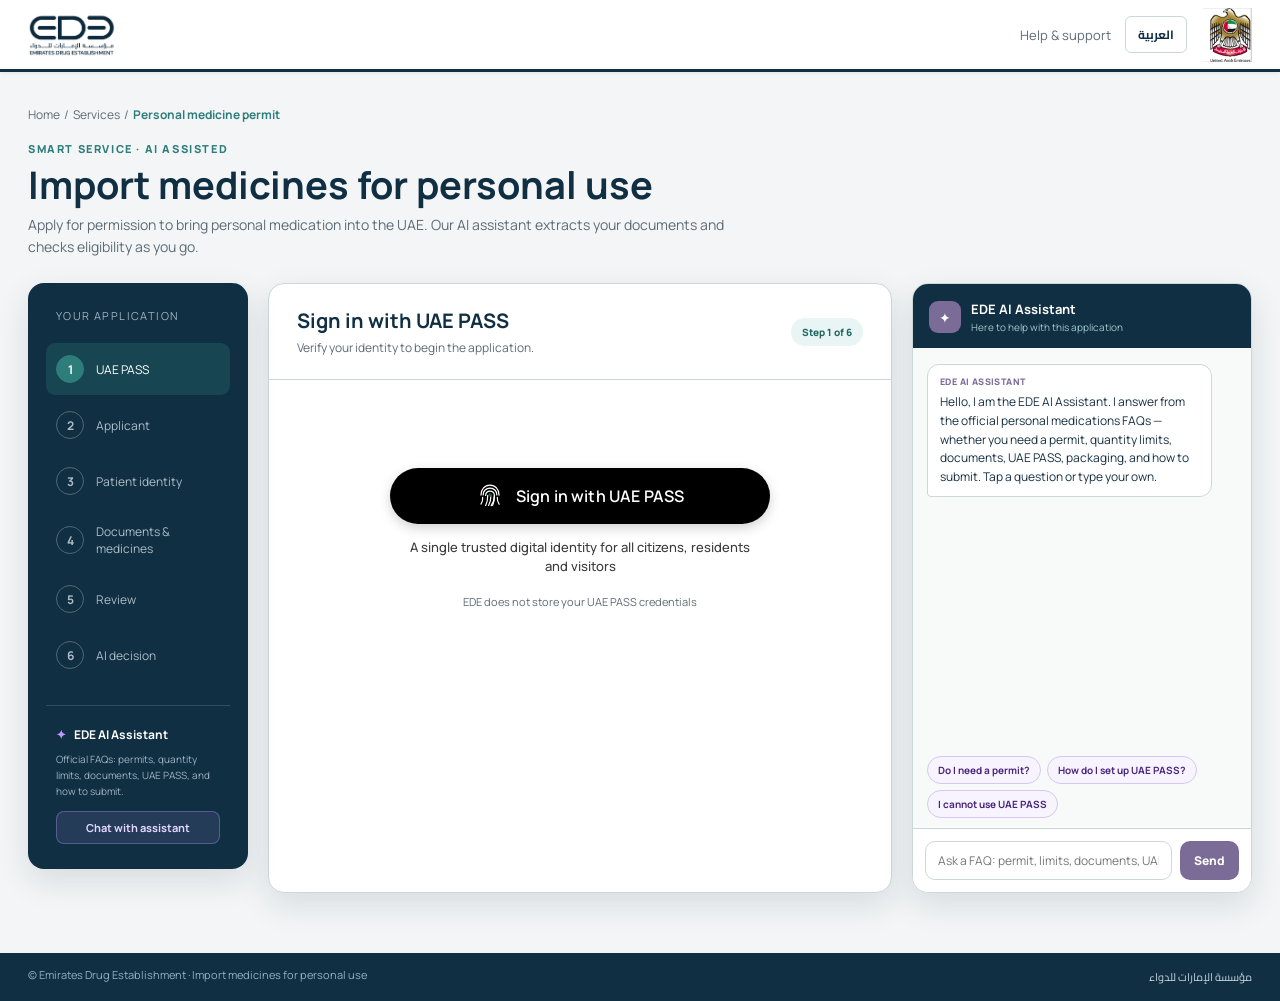
==== commit a82c1bda: "Merge a79dd557caa0d08a018298d0edb381ae4bf0b39f into 6b95d0a3f376d6cbe9ff0af442df184480ee35c7" ====
--- a/index.html
+++ b/index.html
@@ -3,47 +3,62 @@
 <head>
   <meta charset="utf-8">
   <meta name="viewport" content="width=device-width, initial-scale=1">
-  <title>EDE | Personal Medicine Permit</title>
+  <title>EDE | Import Medicines Permit</title>
   <link rel="preconnect" href="https://fonts.googleapis.com">
   <link rel="preconnect" href="https://fonts.gstatic.com" crossorigin>
-  <link href="https://fonts.googleapis.com/css2?family=Manrope:wght@400;500;600;700;800&display=swap" rel="stylesheet">
+  <link href="https://fonts.googleapis.com/css2?family=Cairo:wght@400;600;700&family=Manrope:wght@400;500;600;700;800&display=swap" rel="stylesheet">
   <style>
     :root {
-      --navy: #0d293c;
-      --navy-2: #2e435b;
-      --teal: #3d8080;
-      --teal-dark: #286767;
-      --teal-light: #e8f3f2;
-      --ink: #162a3a;
-      --muted: #667784;
-      --line: #dfe7e8;
+      --navy: #102f43;
+      --navy-2: #193e54;
+      --teal: #2d7d7b;
+      --teal-dark: #236664;
+      --teal-light: #e8f5f4;
+      --ink: #173044;
+      --muted: #5c6b75;
+      --line: #ccd7d8;
       --surface: #fff;
-      --page: #f4f7f6;
-      --success: #157347;
-      --warning: #a65d05;
-      --danger: #b33a3a;
-      --purple: #7046b7;
-      --shadow: 0 10px 28px rgba(13, 41, 60, .08);
+      --page: #f3f5f6;
+      --success: #2f8264;
+      --warning: #c98218;
+      --danger: #bd2845;
+      --purple: #7b6b97;
+      --shadow: 0 12px 32px rgba(16, 47, 67, .12);
     }
     * { box-sizing: border-box; }
-    body { margin: 0; font-family: Manrope, Arial, sans-serif; color: var(--ink); background: var(--page); }
+    body { margin: 0; font-family: Manrope, Cairo, Arial, sans-serif; color: var(--ink); background: var(--page); }
     button, input, select { font: inherit; }
     button { cursor: pointer; }
-    .topline { height: 4px; background: linear-gradient(90deg, var(--navy) 0 65%, var(--teal) 65%); }
-    header { height: 76px; display: flex; align-items: center; padding: 0 5vw; background: #fff; border-bottom: 1px solid var(--line); }
-    .brand { display: flex; align-items: center; gap: 14px; }
-    .brand-mark { width: 46px; height: 46px; border-radius: 50%; background: var(--navy); color: #fff; display: grid; place-items: center; font-weight: 800; letter-spacing: -2px; position: relative; }
-    .brand-mark:after { content: ""; position: absolute; inset: 5px; border: 2px solid var(--teal); border-radius: 50%; }
-    .brand-name { font-weight: 800; color: var(--navy); line-height: 1.1; }
-    .brand-name small { display: block; font-weight: 500; font-size: 10px; color: var(--teal); margin-top: 4px; letter-spacing: .5px; }
-    .header-actions { margin-left: auto; display: flex; align-items: center; gap: 18px; color: var(--muted); font-size: 13px; }
-    .lang { background: transparent; border: 0; color: var(--navy); font-weight: 700; }
-    .avatar { width: 36px; height: 36px; border-radius: 50%; background: var(--teal-light); color: var(--teal); display: grid; place-items: center; font-weight: 800; }
-    nav { height: 46px; display: flex; align-items: center; gap: 28px; padding: 0 5vw; background: #fff; box-shadow: 0 2px 8px rgba(13,41,60,.04); font-size: 13px; }
-    nav button { color: var(--muted); text-decoration: none; height: 46px; display: flex; align-items: center; border: 0; background: transparent; padding: 0; font-size: 13px; }
-    nav button.active { color: var(--teal); font-weight: 700; border-bottom: 3px solid var(--teal); }
+    .ede-header {
+      height: 72px; display: flex; align-items: center; gap: 16px;
+      padding: 0 28px; background: #fff;
+      border-bottom: 3px solid var(--navy);
+      box-shadow: 0 1px 4px rgba(16,47,67,.08);
+      position: sticky; top: 0; z-index: 40;
+    }
+    .ede-logo { height: 48px; width: auto; display: block; max-width: min(52vw, 420px); object-fit: contain; object-position: left center; }
+    .ede-emblem { height: 54px; width: auto; display: block; flex: none; }
+    .header-actions { margin-left: auto; display: flex; align-items: center; gap: 14px; color: var(--muted); font-size: 13px; }
+    .lang {
+      background: #fff; border: 1px solid var(--line); border-radius: 6px;
+      color: var(--navy); font-weight: 700; padding: 6px 12px; font-size: 12px;
+      display: inline-flex; align-items: center; gap: 6px; font-family: Cairo, Manrope, sans-serif;
+    }
+    .lang:hover { border-color: var(--teal); color: var(--teal); }
+    nav {
+      height: 46px; display: flex; align-items: center; gap: 4px; padding: 0 28px;
+      background: #f6f8fa; border-bottom: 1px solid #e2e8f0; font-size: 13px;
+      position: sticky; top: 72px; z-index: 39;
+    }
+    nav button {
+      color: #4a5568; text-decoration: none; height: 46px; display: flex; align-items: center;
+      border: 0; background: transparent; padding: 0 16px; font-size: 13px; font-weight: 500;
+      border-bottom: 2px solid transparent;
+    }
+    nav button:hover { color: var(--teal); }
+    nav button.active { color: var(--teal); font-weight: 700; border-bottom: 2px solid var(--teal); }
     nav .officer-link { margin-left: auto; color: var(--navy); font-weight: 700; }
-    .shell { max-width: 1260px; margin: 0 auto; padding: 34px 28px 60px; }
+    .shell { max-width: 1480px; margin: 0 auto; padding: 34px 28px 60px; }
     .breadcrumb { color: var(--muted); font-size: 12px; margin-bottom: 18px; }
     .breadcrumb b { color: var(--teal); }
     .hero { display: flex; justify-content: space-between; align-items: end; gap: 24px; margin-bottom: 25px; }
@@ -51,12 +66,12 @@
     h1 { color: var(--navy); margin: 7px 0; font-size: clamp(26px, 3vw, 38px); line-height: 1.15; }
     .subtitle { color: var(--muted); font-size: 14px; margin: 0; max-width: 700px; line-height: 1.6; }
     .secure-pill { white-space: nowrap; color: var(--success); background: #e8f5ed; border: 1px solid #cce7d6; padding: 9px 13px; border-radius: 20px; font-size: 11px; font-weight: 700; }
-    .workspace { display: grid; grid-template-columns: 240px minmax(0, 1fr); gap: 24px; align-items: start; }
+    .workspace { display: grid; grid-template-columns: 220px minmax(0, 1fr) 340px; gap: 20px; align-items: start; }
     .steps { background: var(--navy); border-radius: 16px; color: #fff; padding: 25px 18px; position: sticky; top: 18px; box-shadow: var(--shadow); }
     .steps-title { font-size: 11px; text-transform: uppercase; letter-spacing: 1.4px; color: #9db3c1; margin: 0 10px 20px; }
     .step { display: flex; gap: 12px; padding: 12px 10px; border-radius: 9px; margin: 4px 0; color: #aebdc7; font-size: 12px; align-items: center; }
     .step-num { width: 28px; height: 28px; border-radius: 50%; border: 1px solid #506676; display: grid; place-items: center; font-weight: 700; flex: none; }
-    .step.active { color: #fff; background: rgba(61,128,128,.26); }
+    .step.active { color: #fff; background: rgba(45,125,123,.28); }
     .step.active .step-num { background: var(--teal); border-color: var(--teal); }
     .step.done { color: #dce5e8; }
     .step.done .step-num { color: #fff; background: var(--success); border-color: var(--success); }
@@ -64,6 +79,57 @@
     .ai-side b { display: flex; gap: 8px; align-items: center; font-size: 12px; }
     .spark { color: #bd98ff; }
     .ai-side p { font-size: 10px; line-height: 1.6; color: #9db3c1; margin: 8px 0 0; }
+    .ai-side-btn {
+      width: 100%; margin-top: 12px; border: 1px solid rgba(189,152,255,.35); background: rgba(189,152,255,.12);
+      color: #e6d9ff; border-radius: 8px; padding: 8px 10px; font-size: 11px; font-weight: 700;
+    }
+    .ai-side-btn:hover { background: rgba(189,152,255,.22); }
+    .ai-chat {
+      background: #fff; border: 1px solid var(--line); border-radius: 16px; box-shadow: var(--shadow);
+      display: flex; flex-direction: column; min-height: 610px; max-height: calc(100vh - 160px);
+      position: sticky; top: 18px; overflow: hidden;
+    }
+    .ai-chat-head {
+      padding: 16px 16px 14px; background: var(--navy); color: #fff;
+      display: flex; align-items: center; gap: 10px;
+    }
+    .ai-chat-head .ai-icon { width: 32px; height: 32px; font-size: 14px; }
+    .ai-chat-head b { display: block; font-size: 13px; }
+    .ai-chat-head small { display: block; color: #9fcaca; font-size: 10px; margin-top: 2px; }
+    .ai-chat-close { margin-left: auto; display: none; border: 0; background: rgba(255,255,255,.12); color: #fff; width: 28px; height: 28px; border-radius: 6px; font-size: 16px; }
+    .ai-chat-log { flex: 1; overflow-y: auto; padding: 16px 14px; display: flex; flex-direction: column; gap: 12px; background: #f7faf9; }
+    .ai-msg { max-width: 92%; padding: 10px 12px; border-radius: 12px; font-size: 12px; line-height: 1.55; }
+    .ai-msg.bot { background: #fff; border: 1px solid var(--line); color: var(--ink); border-bottom-left-radius: 4px; }
+    .ai-msg.user { align-self: flex-end; background: var(--teal); color: #fff; border-bottom-right-radius: 4px; }
+    .ai-msg .who { display: block; font-size: 9px; font-weight: 800; letter-spacing: .4px; text-transform: uppercase; margin-bottom: 4px; }
+    .ai-msg.bot .who { color: var(--purple); }
+    .ai-msg.user .who { color: rgba(255,255,255,.75); }
+    .ai-chips { display: flex; flex-wrap: wrap; gap: 6px; padding: 0 14px 10px; background: #f7faf9; }
+    .ai-chip {
+      border: 1px solid #d5c8ee; background: #f8f4ff; color: #4a267d; border-radius: 14px;
+      padding: 6px 10px; font-size: 10px; font-weight: 700;
+    }
+    .ai-chip:hover { background: #efe7fa; }
+    .ai-chat-form { display: flex; gap: 8px; padding: 12px; border-top: 1px solid var(--line); background: #fff; }
+    .ai-chat-form input {
+      flex: 1; border: 1px solid var(--line); border-radius: 10px; padding: 10px 12px; font-size: 12px; outline: 0; color: var(--navy);
+    }
+    .ai-chat-form input:focus { border-color: var(--purple); box-shadow: 0 0 0 3px rgba(123,107,151,.12); }
+    .ai-chat-form button {
+      border: 0; border-radius: 10px; background: var(--purple); color: #fff; padding: 0 14px; font-size: 12px; font-weight: 800;
+    }
+    .ai-chat-form button:hover { background: #5e4d7e; }
+    .ai-typing { display: none; align-items: center; gap: 6px; color: var(--muted); font-size: 11px; padding: 0 16px 8px; background: #f7faf9; }
+    .ai-typing.show { display: flex; }
+    .ai-dot { width: 6px; height: 6px; border-radius: 50%; background: var(--purple); animation: pulse 1s infinite; }
+    .ai-dot:nth-child(2) { animation-delay: .15s; }
+    .ai-dot:nth-child(3) { animation-delay: .3s; }
+    .ai-fab {
+      display: none; position: fixed; right: 22px; bottom: 22px; z-index: 30;
+      width: 56px; height: 56px; border-radius: 50%; border: 0; background: var(--purple); color: #fff;
+      box-shadow: 0 10px 24px rgba(112,70,183,.35); font-size: 22px; font-weight: 800;
+    }
+    .ai-chat-backdrop { display: none; }
     .panel { background: var(--surface); border: 1px solid var(--line); border-radius: 16px; box-shadow: var(--shadow); overflow: hidden; min-height: 610px; }
     .panel-head { padding: 23px 28px; border-bottom: 1px solid var(--line); display: flex; justify-content: space-between; gap: 20px; align-items: center; }
     .panel-head h2 { margin: 0 0 5px; font-size: 20px; color: var(--navy); }
@@ -123,7 +189,7 @@
     .field label { display: flex; justify-content: space-between; font-size: 10px; color: var(--muted); font-weight: 700; margin-bottom: 6px; }
     .confidence { color: var(--success); font-size: 8px; }
     .field input, .field select { width: 100%; border: 1px solid var(--line); border-radius: 8px; padding: 10px 11px; font-size: 11px; color: var(--navy); background: #fff; outline: 0; }
-    .field input:focus, .field select:focus { border-color: var(--teal); box-shadow: 0 0 0 3px rgba(61,128,128,.1); }
+    .field input:focus, .field select:focus { border-color: var(--teal); box-shadow: 0 0 0 3px rgba(45,125,123,.12); }
     .span-2 { grid-column: span 2; }
     .add-med { color: var(--teal); border: 1px dashed #9bbebe; background: #f7fbfb; width: 100%; border-radius: 9px; padding: 11px; font-size: 11px; font-weight: 700; margin-top: 13px; }
     .identity-grid { display: grid; grid-template-columns: repeat(2,1fr); gap: 16px; }
@@ -158,12 +224,23 @@
     .application-number small { color: #9fb2bd; display: block; font-size: 9px; }
     .application-number b { font-size: 13px; }
     .application-number span:last-child { margin-left: auto; color: #a5d1d1; font-size: 10px; }
-    .uaepass-card { max-width: 540px; margin: 58px auto; text-align: center; padding: 20px; }
-    .uaepass-button { width: min(100%,360px); min-height: 54px; justify-content: center; border: 0; border-radius: 14px; background: #050505; color: #fff; padding: 11px 22px; font-size: 20px; font-weight: 600; box-shadow: 0 2px 5px rgba(0,0,0,.3); }
-    .uaepass-button:hover { background: #171717; }
-    .fingerprint { width: 29px; height: 29px; color: #69d0c7; }
-    .uaepass-card p { margin: 10px auto 0; max-width: 360px; color: #111; font-size: 15px; line-height: 1.35; }
-    .privacy-note { margin-top: 16px; color: var(--muted); font-size: 9px; }
+    .uaepass-card { max-width: 520px; margin: 48px auto; text-align: center; padding: 12px 8px 8px; }
+    .uaepass-button {
+      display: inline-flex; align-items: center; justify-content: center; gap: 12px;
+      width: min(100%, 380px); min-height: 56px; border: 0; border-radius: 999px;
+      background: #000; color: #fff; padding: 12px 32px;
+      font-family: Manrope, Helvetica, Arial, sans-serif;
+      font-size: 16px; font-weight: 600; letter-spacing: .01em; line-height: 1;
+      box-shadow: 0 4px 12px rgba(0,0,0,.18);
+    }
+    .uaepass-button:hover { background: #111; }
+    .uaepass-button:active { transform: translateY(1px); box-shadow: 0 2px 6px rgba(0,0,0,.16); }
+    .uaepass-logo { width: 28px; height: 28px; flex: none; display: block; }
+    .uaepass-card p {
+      margin: 14px auto 0; max-width: 340px; color: #3a3a3a;
+      font-size: 13px; font-weight: 500; line-height: 1.45;
+    }
+    .privacy-note { margin-top: 18px; color: var(--muted); font-size: 11px; }
     .identity-upload { display: none; margin: 20px 0; border-top: 1px solid var(--line); padding-top: 20px; }
     .identity-upload.visible { display: block; }
     .extracted-identity { display: none; margin-top: 12px; padding: 15px; border: 1px solid #cce7d6; background: #f1faf5; border-radius: 11px; }
@@ -192,9 +269,18 @@
     .dashboard-hero h1 { color:#fff; font-size:27px; margin:4px 0 7px; }
     .dashboard-hero p { color:#b7c6ce; font-size:11px; margin:0; }
     .kpi-grid { display:grid; grid-template-columns:repeat(4,1fr); gap:14px; margin:20px 0; }
-    .kpi-card { background:#fff; border:1px solid var(--line); border-radius:12px; padding:18px; }
-    .kpi-card strong { display:block; font-size:24px; color:var(--navy); }
-    .kpi-card small { color:var(--muted); font-size:9px; }
+    .kpi-card {
+      background:#fff; border:1px solid var(--line); border-radius:12px; padding:16px 18px 14px 18px;
+      position:relative; overflow:hidden; box-shadow:0 6px 18px rgba(16,47,67,.06);
+    }
+    .kpi-card:before { content:""; position:absolute; left:0; top:0; bottom:0; width:4px; background:var(--teal); }
+    .kpi-card:nth-child(1):before { background:#7cb87c; }
+    .kpi-card:nth-child(2):before { background:#5ba3c9; }
+    .kpi-card:nth-child(3):before { background:var(--purple); }
+    .kpi-card:nth-child(4):before { background:var(--navy); }
+    .kpi-card small { display:block; color:#83929b; font-size:10px; font-weight:800; letter-spacing:.8px; text-transform:uppercase; margin-bottom:6px; }
+    .kpi-card strong { display:block; font-size:28px; color:var(--navy); line-height:1; }
+    .kpi-card em { display:block; margin-top:6px; font-style:normal; color:var(--muted); font-size:11px; font-weight:500; }
     .table-card { background:#fff; border:1px solid var(--line); border-radius:14px; overflow:hidden; box-shadow:var(--shadow); }
     .table-head { padding:17px 20px; border-bottom:1px solid var(--line); display:flex; align-items:center; justify-content:space-between; }
     .table-head h3 { margin:0; color:var(--navy); font-size:14px; }
@@ -222,12 +308,60 @@
     .case-stat b { font-size:10px; color:var(--navy); }
     .rule-alert { border-left:3px solid var(--warning); background:#fff8ed; padding:12px 14px; margin:8px 0; border-radius:0 8px 8px 0; font-size:9px; color:#6f4a1b; }
     .officer-actions { display:flex; gap:9px; justify-content:flex-end; padding-top:18px; border-top:1px solid var(--line); margin-top:18px; }
+    .officer-actions .ai-pick { box-shadow: 0 0 0 2px var(--purple); position: relative; }
+    .officer-actions .ai-pick.approve-pick { box-shadow: 0 0 0 2px var(--success); }
+    .officer-actions .ai-pick.reject-pick { box-shadow: 0 0 0 2px var(--danger); }
+    .officer-actions .ai-pick.correction-pick { box-shadow: 0 0 0 2px var(--warning); }
+    .ai-suggest { border:1px solid #d9caf4; background:#f8f4ff; border-radius:12px; padding:14px 16px; margin-bottom:16px; }
+    .ai-suggest.reject { border-color:#f0c4cc; background:#fff6f7; }
+    .ai-suggest.approve { border-color:#c5ddd4; background:#f3faf7; }
+    .ai-suggest.correction { border-color:#ead7a8; background:#fff8e8; }
+    .ai-suggest-head { display:flex; align-items:center; gap:10px; margin-bottom:8px; }
+    .ai-suggest-head b { display:block; font-size:12px; color:var(--navy); }
+    .ai-suggest-head small { display:block; font-size:9px; color:var(--muted); margin-top:2px; }
+    .ai-suggest-badge { margin-left:auto; border-radius:12px; padding:5px 10px; font-size:10px; font-weight:800; letter-spacing:.4px; white-space:nowrap; }
+    .ai-suggest-badge.approve { background:#e7f5ed; color:var(--success); }
+    .ai-suggest-badge.reject { background:#fde8ec; color:var(--danger); }
+    .ai-suggest-badge.correction { background:#fff1dc; color:var(--warning); }
+    .ai-suggest p { margin:0 0 8px; font-size:11px; line-height:1.55; color:var(--ink); }
+    .ai-suggest ul { margin:0; padding-left:16px; color:#4a267d; font-size:10px; line-height:1.55; }
+    .ai-suggest.reject ul { color:#7a2436; }
+    .ai-suggest.correction ul { color:#7a5a12; }
+    .ai-suggest-note { margin-top:10px; font-size:9px; color:var(--muted); }
+    .ai-apply { margin-top:10px; border:0; border-radius:8px; padding:8px 12px; font-size:11px; font-weight:800; background:var(--purple); color:#fff; }
+    .ai-suggest.approve .ai-apply { background:var(--success); }
+    .ai-suggest.reject .ai-apply { background:var(--danger); }
+    .ai-suggest.correction .ai-apply { background:var(--warning); color:#fff; }
+    .check-row.fail .check { background:var(--danger); }
+    .check-row.fail { color:var(--danger); }
+    .site-footer {
+      background: var(--navy); color: #94b1c2; padding: 14px 28px;
+      display: flex; justify-content: space-between; gap: 12px; font-size: 11px;
+    }
+    .site-footer span:last-child { font-family: Cairo, sans-serif; color: #c6d4dc; }
     .toast { position: fixed; right: 24px; bottom: 24px; padding: 13px 16px; background: var(--navy); color: #fff; border-radius: 9px; font-size: 11px; box-shadow: var(--shadow); transform: translateY(80px); opacity: 0; transition: .3s; z-index: 10; }
     .toast.show { transform: none; opacity: 1; }
+    @media (max-width: 1180px) {
+      .workspace { grid-template-columns: 220px minmax(0, 1fr); }
+      .ai-chat {
+        position: fixed; right: 16px; bottom: 16px; top: auto; left: auto;
+        width: min(380px, calc(100vw - 24px)); min-height: 0; height: min(560px, calc(100vh - 90px));
+        z-index: 45; display: none; max-height: none;
+      }
+      .ai-chat.open { display: flex; }
+      .ai-chat-close { display: grid; place-items: center; }
+      #applicationView.active .ai-fab { display: grid; }
+    }
     @media (max-width: 800px) {
+      .ede-header { padding: 0 14px; height: 64px; }
+      .ede-logo { height: 38px; }
+      .ede-emblem { height: 42px; }
+      nav { top: 64px; padding: 0 10px; }
       .workspace { grid-template-columns: 1fr; }
       .steps { position: static; display: flex; overflow-x: auto; padding: 12px; }
       .steps-title, .ai-side { display: none; }
+      .ai-fab { display: grid; }
+      .ai-chat { right: 0; bottom: 0; left: 0; width: 100%; height: min(78vh, 640px); border-radius: 16px 16px 0 0; }
       .step { min-width: max-content; }
       .hero { align-items: start; }
       .secure-pill { display: none; }
@@ -237,24 +371,28 @@
       .summary-grid { grid-template-columns: repeat(2,1fr); }
       .decision-strip { grid-template-columns: 1fr; }
       nav button:not(.active):not(.officer-link) { display: none; }
+      .header-actions span { display: none; }
       .kpi-grid { grid-template-columns:repeat(2,1fr); }
       .officer-layout { grid-template-columns:1fr; }
       .case-grid { grid-template-columns:1fr; }
-      .header-actions span { display: none; }
       .content, .panel-head { padding: 20px; }
     }
   </style>
+<script>
+window._EDE_LOGO_SRC='[data-uri]';
+window._EDE_EMBLEM_SRC='[data-uri]';
+</script>
 </head>
 <body>
-  <div class="topline"></div>
-  <header>
-    <div class="brand">
-      <div class="brand-mark">EDE</div>
-      <div class="brand-name">Emirates Drug Establishment<small>مؤسسة الإمارات للدواء</small></div>
+  <header class="ede-header">
+    <img class="ede-logo" id="edeLogo" alt="Emirates Drug Establishment">
+    <div class="header-actions">
+      <span>Help &amp; support</span>
+      <button class="lang" type="button">العربية</button>
     </div>
-    <div class="header-actions"><span>Help & support</span><button class="lang">العربية</button><div class="avatar">SA</div></div>
+    <img class="ede-emblem" id="edeEmblem" alt="United Arab Emirates">
   </header>
-  <nav id="mainNav" style="display:none"><button onclick="showDashboard(this)">Dashboard</button><button onclick="startApplication(this)">New application</button><button onclick="showDashboard(this)">Certificates</button><button class="officer-link" onclick="showOfficerPortal(this)">Officer review portal ↗</button></nav>
+  <nav id="mainNav" style="display:none"><button onclick="showDashboard(this)">Dashboard</button><button class="officer-link" onclick="showOfficerPortal(this)">Officer review portal ↗</button></nav>
 
   <main class="shell portal-view active" id="applicationView">
     <div class="breadcrumb">Home &nbsp;/&nbsp; Services &nbsp;/&nbsp; <b>Personal medicine permit</b></div>
@@ -276,13 +414,39 @@
         <div class="step" data-step="4"><span class="step-num">4</span><span>Documents & medicines</span></div>
         <div class="step" data-step="5"><span class="step-num">5</span><span>Review</span></div>
         <div class="step" data-step="6"><span class="step-num">6</span><span>AI decision</span></div>
-        <div class="ai-side"><b><span class="spark">✦</span> EDE AI Assistant</b><p>Checks each medicine against EDE rules. Final decisions can be reviewed by an authorised officer.</p></div>
+        <div class="ai-side">
+          <b><span class="spark">✦</span> EDE AI Assistant</b>
+          <p>Official FAQs: permits, quantity limits, documents, UAE PASS, and how to submit.</p>
+          <button class="ai-side-btn" type="button" onclick="focusChat()">Chat with assistant</button>
+        </div>
       </aside>
 
       <section class="panel">
         <div class="page active" id="page-1">
           <div class="panel-head"><div><h2>Sign in with UAE PASS</h2><p>Verify your identity to begin the application.</p></div><span class="step-badge">Step 1 of 6</span></div>
-          <div class="content"><div class="uaepass-card"><button class="btn uaepass-button" id="signInButton" onclick="signIn(this)"><svg class="fingerprint" viewBox="0 0 32 32" fill="none" stroke="currentColor" stroke-width="1.8" stroke-linecap="round"><path d="M8 15c0-5 3.4-9 8-9s8 4 8 9"/><path d="M5 15C5 8.3 9.7 3 16 3s11 5.3 11 12"/><path d="M11 16c0-3.1 2.2-5.5 5-5.5s5 2.4 5 5.5c0 6-1.7 9.6-4.2 13"/><path d="M8 19c.4 5-1.5 7.5-2.2 8.5M14 16c0 6-1 9-2.8 12.5M18 16c0 5.5-1.2 9-3.2 13"/></svg><span>Sign in with UAE PASS</span></button><p>A single trusted digital identity for all citizens,<br>residents and visitors</p><div class="privacy-note">🔒 EDE does not store your UAE PASS credentials</div></div></div>
+          <div class="content">
+            <div class="uaepass-card">
+              <button type="button" class="uaepass-button" id="signInButton" onclick="signIn(this)" aria-label="Sign in with UAE PASS">
+                <svg class="uaepass-logo" viewBox="0 0 36 36" aria-hidden="true">
+                  <g fill="none" stroke="#fff" stroke-linecap="round" stroke-linejoin="round">
+                    <path stroke-width="1.55" d="M6.4 16.8C6.4 9.4 11.2 4 18 4s11.6 5.4 11.6 12.8"/>
+                    <path stroke-width="1.55" d="M9.2 16.6c0-5 3.6-8.8 8.8-8.8s8.8 3.8 8.8 8.8"/>
+                    <path stroke-width="1.55" d="M12.4 17.2c0-3.2 2.4-5.6 5.6-5.6s5.6 2.4 5.6 5.6c0 5.8-1.5 9.4-4.1 13.2"/>
+                    <path stroke-width="1.55" d="M8.6 19.6c.35 4.8-1.4 7.6-2.2 8.8"/>
+                    <path stroke-width="1.55" d="M15.1 17.2c0 6.2-.9 9.5-2.7 13"/>
+                    <path stroke-width="1.55" d="M19.2 17.2c0 5.6-1.1 9.2-3 13"/>
+                    <path stroke-width="1.55" d="M27.4 19.8c-.2 4.3 1.2 7.2 2.3 8.7"/>
+                    <path stroke-width="1.55" d="M23.8 17.4c0 5.8-.8 9.2-2.4 12.6"/>
+                  </g>
+                  <circle cx="18.1" cy="16.6" r="2.15" fill="#00732F"/>
+                  <circle cx="19.55" cy="17.85" r="1.15" fill="#CE1126"/>
+                </svg>
+                <span>Sign in with UAE PASS</span>
+              </button>
+              <p>A single trusted digital identity for all citizens, residents and visitors</p>
+              <div class="privacy-note">EDE does not store your UAE PASS credentials</div>
+            </div>
+          </div>
         </div>
 
         <div class="page" id="page-2">
@@ -347,34 +511,109 @@
             <div id="decisionList"></div>
             <div class="application-number"><span><small>Application number</small><b>EDE-PMU-2026-0814027</b></span><span id="processingLabel">Partial permit ready · review in progress</span></div>
           </div>
-          <div class="footer-actions"><button class="btn btn-secondary" onclick="restart()">Start another application</button><button class="btn btn-primary" onclick="downloadPermit()">↓ Download available permit</button></div>
+          <div class="footer-actions"><button class="btn btn-secondary" onclick="restart()">Start another application</button><button class="btn btn-primary" onclick="downloadPermit()">↓ Download PDF permit</button></div>
         </div>
       </section>
+
+      <aside class="ai-chat" id="aiChat" aria-label="EDE AI Assistant">
+        <div class="ai-chat-head">
+          <div class="ai-icon">✦</div>
+          <div><b>EDE AI Assistant</b><small>Here to help with this application</small></div>
+          <button class="ai-chat-close" type="button" onclick="toggleChat(false)" aria-label="Close chat">×</button>
+        </div>
+        <div class="ai-chat-log" id="aiChatLog"></div>
+        <div class="ai-typing" id="aiTyping"><span class="ai-dot"></span><span class="ai-dot"></span><span class="ai-dot"></span> Assistant is typing…</div>
+        <div class="ai-chips" id="aiChips"></div>
+        <form class="ai-chat-form" onsubmit="return sendChat(event)">
+          <input id="aiChatInput" type="text" maxlength="400" placeholder="Ask a FAQ: permit, limits, documents, UAE PASS…" autocomplete="off">
+          <button type="submit">Send</button>
+        </form>
+      </aside>
     </div>
+    <button class="ai-fab" id="aiFab" type="button" onclick="toggleChat(true)" aria-label="Open AI assistant">✦</button>
   </main>
 
   <main class="shell portal-view" id="dashboardView">
     <section class="dashboard-hero"><div><div class="eyebrow" style="color:#89c3c3">Applicant dashboard</div><h1>Welcome back, Sara</h1><p>Track applications, download permits, or start a new personal medicine import request.</p></div><button class="btn btn-primary" onclick="startApplication()">＋ New application</button></section>
-    <div class="kpi-grid"><div class="kpi-card"><strong>3</strong><small>Total applications</small></div><div class="kpi-card"><strong id="reviewKpi">1</strong><small>Awaiting officer review</small></div><div class="kpi-card"><strong id="permitKpi">2</strong><small>Permits issued</small></div><div class="kpi-card"><strong>0</strong><small>Actions required</small></div></div>
-    <section class="table-card"><div class="table-head"><h3>My recent applications</h3><button class="btn btn-secondary" onclick="startApplication()">New application</button></div><div style="overflow-x:auto"><table><thead><tr><th>Application</th><th>Submitted</th><th>Patient</th><th>Medicines</th><th>Status</th><th>Action</th></tr></thead><tbody><tr><td><b>EDE-PMU-2026-0814027</b></td><td>14 Aug 2026</td><td>Sara Ahmed Al Mansoori</td><td>3</td><td><span class="status review" id="dashboardApplicationStatus">PARTIAL · IN REVIEW</span></td><td id="dashboardApplicationAction"><button class="icon-btn" onclick="showApplication();go(6)">View details</button></td></tr><tr><td><b>EDE-PMU-2026-0621182</b></td><td>21 Jun 2026</td><td>Sara Ahmed Al Mansoori</td><td>1</td><td><span class="status approved">PERMIT ISSUED</span></td><td><button class="icon-btn" onclick="toast('Permit download started')">Download</button></td></tr><tr><td><b>EDE-PMU-2026-0310044</b></td><td>10 Mar 2026</td><td>Omar Khalid Al Nuaimi</td><td>2</td><td><span class="status approved">PERMIT ISSUED</span></td><td><button class="icon-btn" onclick="toast('Permit download started')">Download</button></td></tr></tbody></table></div></section>
+    <div class="kpi-grid">
+      <div class="kpi-card"><small>Total applications</small><strong>3</strong><em>portfolio records</em></div>
+      <div class="kpi-card"><small>Awaiting review</small><strong id="reviewKpi">1</strong><em>decision required</em></div>
+      <div class="kpi-card"><small>Permits issued</small><strong id="permitKpi">2</strong><em>completed requests</em></div>
+      <div class="kpi-card"><small>Actions required</small><strong>0</strong><em>applicant follow-up</em></div>
+    </div>
+    <section class="table-card"><div class="table-head"><h3>My recent applications</h3><button class="btn btn-secondary" onclick="startApplication()">New application</button></div><div style="overflow-x:auto"><table><thead><tr><th>Application</th><th>Submitted</th><th>Patient</th><th>Medicines</th><th>Status</th><th>Action</th></tr></thead><tbody><tr><td><b>EDE-PMU-2026-0814027</b></td><td>14 Aug 2026</td><td>Sara Ahmed Al Mansoori</td><td>3</td><td><span class="status review" id="dashboardApplicationStatus">PARTIAL · IN REVIEW</span></td><td id="dashboardApplicationAction"><button class="icon-btn" onclick="showApplication();go(6)">View details</button></td></tr><tr><td><b>EDE-PMU-2026-0621182</b></td><td>21 Jun 2026</td><td>Sara Ahmed Al Mansoori</td><td>1</td><td><span class="status approved">PERMIT ISSUED</span></td><td><button class="icon-btn" onclick="downloadPermit(true)">Download</button></td></tr><tr><td><b>EDE-PMU-2026-0310044</b></td><td>10 Mar 2026</td><td>Omar Khalid Al Nuaimi</td><td>2</td><td><span class="status approved">PERMIT ISSUED</span></td><td><button class="icon-btn" onclick="downloadPermit(true)">Download</button></td></tr></tbody></table></div></section>
   </main>
 
   <main class="portal-view" id="officerView">
     <div class="officer-shell">
       <div class="hero" style="margin-bottom:20px"><div><div class="eyebrow">EDE internal · Human in the loop</div><h1>Officer review portal</h1><p class="subtitle">Review AI-routed medicines, supporting evidence, and the business rules that triggered human oversight.</p></div><button class="btn btn-secondary" onclick="showDashboard()">Exit officer portal</button></div>
       <div class="officer-layout">
-        <aside class="queue"><div class="table-head"><h3>Review queue</h3><span class="status review" id="pendingCount">3 PENDING</span></div><div class="queue-item active" onclick="selectCase(this,'EDE-PMU-2026-0814027','Sara Ahmed Al Mansoori','Clonazepam 0.5 mg','Controlled Drug (CD)','BR-21 · Controlled medicines cannot be auto-approved')"><b>EDE-PMU-2026-0814027</b><small>Sara Ahmed Al Mansoori · 1 medicine flagged</small></div><div class="queue-item" onclick="selectCase(this,'EDE-PMU-2026-0813988','Maya Elena Santos','Adalimumab 40 mg','Prescription Only Medicine (POM)','BR-11 · Injectable product form requires officer review')"><b>EDE-PMU-2026-0813988</b><small>Maya Elena Santos · Injectable medicine</small></div><div class="queue-item" onclick="selectCase(this,'EDE-PMU-2026-0813761','Omar Khalid Al Nuaimi','Unmatched medicine','N/A','BR-09 · Product not matched in the EDE registry')"><b>EDE-PMU-2026-0813761</b><small>Omar Khalid Al Nuaimi · Registry mismatch</small></div></aside>
-        <section class="case-detail"><div class="case-header"><div><h2 id="caseNumber">EDE-PMU-2026-0814027</h2><p>Submitted 14 Aug 2026 · AI confidence 98%</p></div><span class="status review" id="officerCaseStatus">OFFICER REVIEW</span></div><div class="case-body">
-          <div class="case-grid"><div class="case-stat"><small>Patient</small><b id="casePatient">Sara Ahmed Al Mansoori</b></div><div class="case-stat"><small>Classification</small><b>Resident</b></div><div class="case-stat"><small>Identity validation</small><b style="color:var(--success)">✓ Matched</b></div><div class="case-stat"><small>Medicine</small><b id="caseMedicine">Clonazepam 0.5 mg</b></div><div class="case-stat"><small>Dispensing mode</small><b id="caseMode">Controlled Drug (CD)</b></div><div class="case-stat"><small>Requested supply</small><b>30 tablets · 30 days</b></div></div>
-          <div class="review-section"><div class="review-title">AI routing explanation <span style="color:var(--purple)">✦ Auditable</span></div><div style="padding:12px 15px"><div class="rule-alert" id="caseRule"><b>BR-21</b> · Controlled medicines cannot be auto-approved</div><div class="check-row" style="margin-top:12px"><span class="check">✓</span> Prescription issued within 90 days</div><div class="check-row" style="margin-top:8px"><span class="check">✓</span> Medical report issued within 365 days</div><div class="check-row" style="margin-top:8px"><span class="check">✓</span> Quantity and duration within Resident limits</div></div></div>
-          <div class="review-section"><div class="review-title">Supporting documents</div><div class="checklist"><div class="check-row"><span class="file-icon">PDF</span> Prescription_Sara_2026.pdf <button class="icon-btn" style="margin-left:auto" onclick="toast('Opening prescription preview')">View</button></div><div class="check-row"><span class="file-icon">PDF</span> Medical_Report_2026.pdf <button class="icon-btn" style="margin-left:auto" onclick="toast('Opening medical report preview')">View</button></div></div></div>
-          <div class="field"><label>Officer notes</label><input id="officerNotes" placeholder="Add a note for the audit trail or applicant"></div><div class="officer-actions"><button class="btn btn-secondary" onclick="officerAction('correction')">Request correction</button><button class="btn" style="background:#fbeaea;color:var(--danger)" onclick="officerAction('reject')">Reject</button><button class="btn btn-primary" onclick="officerAction('approve')">Approve medicine</button></div>
-        </div></section>
+        <aside class="queue">
+          <div class="table-head"><h3>Review queue</h3><span class="status review" id="pendingCount">3 PENDING</span></div>
+          <div id="officerQueue"></div>
+        </aside>
+        <section class="case-detail">
+          <div class="case-header">
+            <div><h2 id="caseNumber">EDE-PMU-2026-0814027</h2><p id="caseMeta">Submitted 14 Aug 2026 · AI confidence 98%</p></div>
+            <span class="status review" id="officerCaseStatus">OFFICER REVIEW</span>
+          </div>
+          <div class="case-body">
+            <div class="ai-suggest approve" id="officerAiSuggest">
+              <div class="ai-suggest-head">
+                <div class="ai-icon">✦</div>
+                <div><b>AI recommendation</b><small>Based on triggered business rules and DCPU FAQs</small></div>
+                <span class="ai-suggest-badge approve" id="aiSuggestBadge">APPROVE</span>
+              </div>
+              <p id="aiSuggestSummary"></p>
+              <ul id="aiSuggestReasons"></ul>
+              <div class="ai-suggest-note" id="aiSuggestNote">Approve only if every business rule is met. Missing documents → Send for Correction. Any unmet BR → Reject or Send for Correction. The officer remains the final decision maker.</div>
+              <button class="ai-apply" id="aiApplyBtn" type="button" onclick="applyOfficerAiSuggestion()">Apply AI suggestion</button>
+            </div>
+            <div class="case-grid">
+              <div class="case-stat"><small>Patient</small><b id="casePatient">Sara Ahmed Al Mansoori</b></div>
+              <div class="case-stat"><small>Classification</small><b id="caseClass">Resident</b></div>
+              <div class="case-stat"><small>Identity validation</small><b id="caseIdentity" style="color:var(--success)">✓ Matched</b></div>
+              <div class="case-stat"><small>Medicine</small><b id="caseMedicine">Clonazepam 0.5 mg</b></div>
+              <div class="case-stat"><small>Dispensing mode</small><b id="caseMode">Controlled Drug (CD)</b></div>
+              <div class="case-stat"><small>Requested supply</small><b id="caseSupply">30 tablets · 30 days</b></div>
+            </div>
+            <div class="review-section">
+              <div class="review-title">AI routing explanation <span style="color:var(--purple)">✦ Auditable</span></div>
+              <div style="padding:12px 15px">
+                <div class="rule-alert" id="caseRule"></div>
+                <div id="caseChecks"></div>
+              </div>
+            </div>
+            <div class="review-section">
+              <div class="review-title">Supporting documents</div>
+              <div class="checklist" id="caseDocs"></div>
+            </div>
+            <div class="field"><label>Officer notes</label><input id="officerNotes" placeholder="Add a note for the audit trail or applicant"></div>
+            <div class="officer-actions">
+              <button class="btn btn-secondary" id="btnCorrection" onclick="officerAction('correction')">Request correction</button>
+              <button class="btn" id="btnReject" style="background:#fbeaea;color:var(--danger)" onclick="officerAction('reject')">Reject</button>
+              <button class="btn btn-primary" id="btnApprove" onclick="officerAction('approve')">Approve medicine</button>
+            </div>
+          </div>
+        </section>
       </div>
     </div>
   </main>
+  <footer class="site-footer">
+    <span>© Emirates Drug Establishment · Import medicines for personal use</span>
+    <span dir="rtl">مؤسسة الإمارات للدواء</span>
+  </footer>
   <div class="toast" id="toast"></div>
   <script>
+/**
+ * Minified by jsDelivr using Terser v5.37.0.
+ * Original file: /npm/qrcode-generator@1.4.4/qrcode.js
+ *
+ * Do NOT use SRI with dynamically generated files! More information: https://www.jsdelivr.com/using-sri-with-dynamic-files
+ */
+var qrcode=function(){var t=function(t,r){var e=t,n=g[r],o=null,i=0,a=null,u=[],f={},c=function(t,r){o=function(t){for(var r=new Array(t),e=0;e<t;e+=1){r[e]=new Array(t);for(var n=0;n<t;n+=1)r[e][n]=null}return r}(i=4*e+17),l(0,0),l(i-7,0),l(0,i-7),s(),h(),d(t,r),e>=7&&v(t),null==a&&(a=p(e,n,u)),w(a,r)},l=function(t,r){for(var e=-1;e<=7;e+=1)if(!(t+e<=-1||i<=t+e))for(var n=-1;n<=7;n+=1)r+n<=-1||i<=r+n||(o[t+e][r+n]=0<=e&&e<=6&&(0==n||6==n)||0<=n&&n<=6&&(0==e||6==e)||2<=e&&e<=4&&2<=n&&n<=4)},h=function(){for(var t=8;t<i-8;t+=1)null==o[t][6]&&(o[t][6]=t%2==0);for(var r=8;r<i-8;r+=1)null==o[6][r]&&(o[6][r]=r%2==0)},s=function(){for(var t=B.getPatternPosition(e),r=0;r<t.length;r+=1)for(var n=0;n<t.length;n+=1){var i=t[r],a=t[n];if(null==o[i][a])for(var u=-2;u<=2;u+=1)for(var f=-2;f<=2;f+=1)o[i+u][a+f]=-2==u||2==u||-2==f||2==f||0==u&&0==f}},v=function(t){for(var r=B.getBCHTypeNumber(e),n=0;n<18;n+=1){var a=!t&&1==(r>>n&1);o[Math.floor(n/3)][n%3+i-8-3]=a}for(n=0;n<18;n+=1){a=!t&&1==(r>>n&1);o[n%3+i-8-3][Math.floor(n/3)]=a}},d=function(t,r){for(var e=n<<3|r,a=B.getBCHTypeInfo(e),u=0;u<15;u+=1){var f=!t&&1==(a>>u&1);u<6?o[u][8]=f:u<8?o[u+1][8]=f:o[i-15+u][8]=f}for(u=0;u<15;u+=1){f=!t&&1==(a>>u&1);u<8?o[8][i-u-1]=f:u<9?o[8][15-u-1+1]=f:o[8][15-u-1]=f}o[i-8][8]=!t},w=function(t,r){for(var e=-1,n=i-1,a=7,u=0,f=B.getMaskFunction(r),c=i-1;c>0;c-=2)for(6==c&&(c-=1);;){for(var g=0;g<2;g+=1)if(null==o[n][c-g]){var l=!1;u<t.length&&(l=1==(t[u]>>>a&1)),f(n,c-g)&&(l=!l),o[n][c-g]=l,-1==(a-=1)&&(u+=1,a=7)}if((n+=e)<0||i<=n){n-=e,e=-e;break}}},p=function(t,r,e){for(var n=A.getRSBlocks(t,r),o=b(),i=0;i<e.length;i+=1){var a=e[i];o.put(a.getMode(),4),o.put(a.getLength(),B.getLengthInBits(a.getMode(),t)),a.write(o)}var u=0;for(i=0;i<n.length;i+=1)u+=n[i].dataCount;if(o.getLengthInBits()>8*u)throw"code length overflow. ("+o.getLengthInBits()+">"+8*u+")";for(o.getLengthInBits()+4<=8*u&&o.put(0,4);o.getLengthInBits()%8!=0;)o.putBit(!1);for(;!(o.getLengthInBits()>=8*u||(o.put(236,8),o.getLengthInBits()>=8*u));)o.put(17,8);return function(t,r){for(var e=0,n=0,o=0,i=new Array(r.length),a=new Array(r.length),u=0;u<r.length;u+=1){var f=r[u].dataCount,c=r[u].totalCount-f;n=Math.max(n,f),o=Math.max(o,c),i[u]=new Array(f);for(var g=0;g<i[u].length;g+=1)i[u][g]=255&t.getBuffer()[g+e];e+=f;var l=B.getErrorCorrectPolynomial(c),h=k(i[u],l.getLength()-1).mod(l);for(a[u]=new Array(l.getLength()-1),g=0;g<a[u].length;g+=1){var s=g+h.getLength()-a[u].length;a[u][g]=s>=0?h.getAt(s):0}}var v=0;for(g=0;g<r.length;g+=1)v+=r[g].totalCount;var d=new Array(v),w=0;for(g=0;g<n;g+=1)for(u=0;u<r.length;u+=1)g<i[u].length&&(d[w]=i[u][g],w+=1);for(g=0;g<o;g+=1)for(u=0;u<r.length;u+=1)g<a[u].length&&(d[w]=a[u][g],w+=1);return d}(o,n)};f.addData=function(t,r){var e=null;switch(r=r||"Byte"){case"Numeric":e=M(t);break;case"Alphanumeric":e=x(t);break;case"Byte":e=m(t);break;case"Kanji":e=L(t);break;default:throw"mode:"+r}u.push(e),a=null},f.isDark=function(t,r){if(t<0||i<=t||r<0||i<=r)throw t+","+r;return o[t][r]},f.getModuleCount=function(){return i},f.make=function(){if(e<1){for(var t=1;t<40;t++){for(var r=A.getRSBlocks(t,n),o=b(),i=0;i<u.length;i++){var a=u[i];o.put(a.getMode(),4),o.put(a.getLength(),B.getLengthInBits(a.getMode(),t)),a.write(o)}var g=0;for(i=0;i<r.length;i++)g+=r[i].dataCount;if(o.getLengthInBits()<=8*g)break}e=t}c(!1,function(){for(var t=0,r=0,e=0;e<8;e+=1){c(!0,e);var n=B.getLostPoint(f);(0==e||t>n)&&(t=n,r=e)}return r}())},f.createTableTag=function(t,r){t=t||2;var e="";e+='<table style="',e+=" border-width: 0px; border-style: none;",e+=" border-collapse: collapse;",e+=" padding: 0px; margin: "+(r=void 0===r?4*t:r)+"px;",e+='">',e+="<tbody>";for(var n=0;n<f.getModuleCount();n+=1){e+="<tr>";for(var o=0;o<f.getModuleCount();o+=1)e+='<td style="',e+=" border-width: 0px; border-style: none;",e+=" border-collapse: collapse;",e+=" padding: 0px; margin: 0px;",e+=" width: "+t+"px;",e+=" height: "+t+"px;",e+=" background-color: ",e+=f.isDark(n,o)?"#000000":"#ffffff",e+=";",e+='"/>';e+="</tr>"}return e+="</tbody>",e+="</table>"},f.createSvgTag=function(t,r,e,n){var o={};"object"==typeof arguments[0]&&(t=(o=arguments[0]).cellSize,r=o.margin,e=o.alt,n=o.title),t=t||2,r=void 0===r?4*t:r,(e="string"==typeof e?{text:e}:e||{}).text=e.text||null,e.id=e.text?e.id||"qrcode-description":null,(n="string"==typeof n?{text:n}:n||{}).text=n.text||null,n.id=n.text?n.id||"qrcode-title":null;var i,a,u,c,g=f.getModuleCount()*t+2*r,l="";for(c="l"+t+",0 0,"+t+" -"+t+",0 0,-"+t+"z ",l+='<svg version="1.1" xmlns="http://www.w3.org/2000/svg"',l+=o.scalable?"":' width="'+g+'px" height="'+g+'px"',l+=' viewBox="0 0 '+g+" "+g+'" ',l+=' preserveAspectRatio="xMinYMin meet"',l+=n.text||e.text?' role="img" aria-labelledby="'+y([n.id,e.id].join(" ").trim())+'"':"",l+=">",l+=n.text?'<title id="'+y(n.id)+'">'+y(n.text)+"</title>":"",l+=e.text?'<description id="'+y(e.id)+'">'+y(e.text)+"</description>":"",l+='<rect width="100%" height="100%" fill="white" cx="0" cy="0"/>',l+='<path d="',a=0;a<f.getModuleCount();a+=1)for(u=a*t+r,i=0;i<f.getModuleCount();i+=1)f.isDark(a,i)&&(l+="M"+(i*t+r)+","+u+c);return l+='" stroke="transparent" fill="black"/>',l+="</svg>"},f.createDataURL=function(t,r){t=t||2,r=void 0===r?4*t:r;var e=f.getModuleCount()*t+2*r,n=r,o=e-r;return I(e,e,(function(r,e){if(n<=r&&r<o&&n<=e&&e<o){var i=Math.floor((r-n)/t),a=Math.floor((e-n)/t);return f.isDark(a,i)?0:1}return 1}))},f.createImgTag=function(t,r,e){t=t||2,r=void 0===r?4*t:r;var n=f.getModuleCount()*t+2*r,o="";return o+="<img",o+=' src="',o+=f.createDataURL(t,r),o+='"',o+=' width="',o+=n,o+='"',o+=' height="',o+=n,o+='"',e&&(o+=' alt="',o+=y(e),o+='"'),o+="/>"};var y=function(t){for(var r="",e=0;e<t.length;e+=1){var n=t.charAt(e);switch(n){case"<":r+="&lt;";break;case">":r+="&gt;";break;case"&":r+="&amp;";break;case'"':r+="&quot;";break;default:r+=n}}return r};return f.createASCII=function(t,r){if((t=t||1)<2)return function(t){t=void 0===t?2:t;var r,e,n,o,i,a=1*f.getModuleCount()+2*t,u=t,c=a-t,g={"██":"█","█ ":"▀"," █":"▄","  ":" "},l={"██":"▀","█ ":"▀"," █":" ","  ":" "},h="";for(r=0;r<a;r+=2){for(n=Math.floor((r-u)/1),o=Math.floor((r+1-u)/1),e=0;e<a;e+=1)i="█",u<=e&&e<c&&u<=r&&r<c&&f.isDark(n,Math.floor((e-u)/1))&&(i=" "),u<=e&&e<c&&u<=r+1&&r+1<c&&f.isDark(o,Math.floor((e-u)/1))?i+=" ":i+="█",h+=t<1&&r+1>=c?l[i]:g[i];h+="\n"}return a%2&&t>0?h.substring(0,h.length-a-1)+Array(a+1).join("▀"):h.substring(0,h.length-1)}(r);t-=1,r=void 0===r?2*t:r;var e,n,o,i,a=f.getModuleCount()*t+2*r,u=r,c=a-r,g=Array(t+1).join("██"),l=Array(t+1).join("  "),h="",s="";for(e=0;e<a;e+=1){for(o=Math.floor((e-u)/t),s="",n=0;n<a;n+=1)i=1,u<=n&&n<c&&u<=e&&e<c&&f.isDark(o,Math.floor((n-u)/t))&&(i=0),s+=i?g:l;for(o=0;o<t;o+=1)h+=s+"\n"}return h.substring(0,h.length-1)},f.renderTo2dContext=function(t,r){r=r||2;for(var e=f.getModuleCount(),n=0;n<e;n++)for(var o=0;o<e;o++)t.fillStyle=f.isDark(n,o)?"black":"white",t.fillRect(n*r,o*r,r,r)},f};t.stringToBytes=(t.stringToBytesFuncs={default:function(t){for(var r=[],e=0;e<t.length;e+=1){var n=t.charCodeAt(e);r.push(255&n)}return r}}).default,t.createStringToBytes=function(t,r){var e=function(){for(var e=S(t),n=function(){var t=e.read();if(-1==t)throw"eof";return t},o=0,i={};;){var a=e.read();if(-1==a)break;var u=n(),f=n()<<8|n();i[String.fromCharCode(a<<8|u)]=f,o+=1}if(o!=r)throw o+" != "+r;return i}(),n="?".charCodeAt(0);return function(t){for(var r=[],o=0;o<t.length;o+=1){var i=t.charCodeAt(o);if(i<128)r.push(i);else{var a=e[t.charAt(o)];"number"==typeof a?(255&a)==a?r.push(a):(r.push(a>>>8),r.push(255&a)):r.push(n)}}return r}};var r,e,n,o,i,a=1,u=2,f=4,c=8,g={L:1,M:0,Q:3,H:2},l=0,h=1,s=2,v=3,d=4,w=5,p=6,y=7,B=(r=[[],[6,18],[6,22],[6,26],[6,30],[6,34],[6,22,38],[6,24,42],[6,26,46],[6,28,50],[6,30,54],[6,32,58],[6,34,62],[6,26,46,66],[6,26,48,70],[6,26,50,74],[6,30,54,78],[6,30,56,82],[6,30,58,86],[6,34,62,90],[6,28,50,72,94],[6,26,50,74,98],[6,30,54,78,102],[6,28,54,80,106],[6,32,58,84,110],[6,30,58,86,114],[6,34,62,90,118],[6,26,50,74,98,122],[6,30,54,78,102,126],[6,26,52,78,104,130],[6,30,56,82,108,134],[6,34,60,86,112,138],[6,30,58,86,114,142],[6,34,62,90,118,146],[6,30,54,78,102,126,150],[6,24,50,76,102,128,154],[6,28,54,80,106,132,158],[6,32,58,84,110,136,162],[6,26,54,82,110,138,166],[6,30,58,86,114,142,170]],e=1335,n=7973,i=function(t){for(var r=0;0!=t;)r+=1,t>>>=1;return r},(o={}).getBCHTypeInfo=function(t){for(var r=t<<10;i(r)-i(e)>=0;)r^=e<<i(r)-i(e);return 21522^(t<<10|r)},o.getBCHTypeNumber=function(t){for(var r=t<<12;i(r)-i(n)>=0;)r^=n<<i(r)-i(n);return t<<12|r},o.getPatternPosition=function(t){return r[t-1]},o.getMaskFunction=function(t){switch(t){case l:return function(t,r){return(t+r)%2==0};case h:return function(t,r){return t%2==0};case s:return function(t,r){return r%3==0};case v:return function(t,r){return(t+r)%3==0};case d:return function(t,r){return(Math.floor(t/2)+Math.floor(r/3))%2==0};case w:return function(t,r){return t*r%2+t*r%3==0};case p:return function(t,r){return(t*r%2+t*r%3)%2==0};case y:return function(t,r){return(t*r%3+(t+r)%2)%2==0};default:throw"bad maskPattern:"+t}},o.getErrorCorrectPolynomial=function(t){for(var r=k([1],0),e=0;e<t;e+=1)r=r.multiply(k([1,C.gexp(e)],0));return r},o.getLengthInBits=function(t,r){if(1<=r&&r<10)switch(t){case a:return 10;case u:return 9;case f:case c:return 8;default:throw"mode:"+t}else if(r<27)switch(t){case a:return 12;case u:return 11;case f:return 16;case c:return 10;default:throw"mode:"+t}else{if(!(r<41))throw"type:"+r;switch(t){case a:return 14;case u:return 13;case f:return 16;case c:return 12;default:throw"mode:"+t}}},o.getLostPoint=function(t){for(var r=t.getModuleCount(),e=0,n=0;n<r;n+=1)for(var o=0;o<r;o+=1){for(var i=0,a=t.isDark(n,o),u=-1;u<=1;u+=1)if(!(n+u<0||r<=n+u))for(var f=-1;f<=1;f+=1)o+f<0||r<=o+f||0==u&&0==f||a==t.isDark(n+u,o+f)&&(i+=1);i>5&&(e+=3+i-5)}for(n=0;n<r-1;n+=1)for(o=0;o<r-1;o+=1){var c=0;t.isDark(n,o)&&(c+=1),t.isDark(n+1,o)&&(c+=1),t.isDark(n,o+1)&&(c+=1),t.isDark(n+1,o+1)&&(c+=1),0!=c&&4!=c||(e+=3)}for(n=0;n<r;n+=1)for(o=0;o<r-6;o+=1)t.isDark(n,o)&&!t.isDark(n,o+1)&&t.isDark(n,o+2)&&t.isDark(n,o+3)&&t.isDark(n,o+4)&&!t.isDark(n,o+5)&&t.isDark(n,o+6)&&(e+=40);for(o=0;o<r;o+=1)for(n=0;n<r-6;n+=1)t.isDark(n,o)&&!t.isDark(n+1,o)&&t.isDark(n+2,o)&&t.isDark(n+3,o)&&t.isDark(n+4,o)&&!t.isDark(n+5,o)&&t.isDark(n+6,o)&&(e+=40);var g=0;for(o=0;o<r;o+=1)for(n=0;n<r;n+=1)t.isDark(n,o)&&(g+=1);return e+=Math.abs(100*g/r/r-50)/5*10},o),C=function(){for(var t=new Array(256),r=new Array(256),e=0;e<8;e+=1)t[e]=1<<e;for(e=8;e<256;e+=1)t[e]=t[e-4]^t[e-5]^t[e-6]^t[e-8];for(e=0;e<255;e+=1)r[t[e]]=e;var n={glog:function(t){if(t<1)throw"glog("+t+")";return r[t]},gexp:function(r){for(;r<0;)r+=255;for(;r>=256;)r-=255;return t[r]}};return n}();function k(t,r){if(void 0===t.length)throw t.length+"/"+r;var e=function(){for(var e=0;e<t.length&&0==t[e];)e+=1;for(var n=new Array(t.length-e+r),o=0;o<t.length-e;o+=1)n[o]=t[o+e];return n}(),n={getAt:function(t){return e[t]},getLength:function(){return e.length},multiply:function(t){for(var r=new Array(n.getLength()+t.getLength()-1),e=0;e<n.getLength();e+=1)for(var o=0;o<t.getLength();o+=1)r[e+o]^=C.gexp(C.glog(n.getAt(e))+C.glog(t.getAt(o)));return k(r,0)},mod:function(t){if(n.getLength()-t.getLength()<0)return n;for(var r=C.glog(n.getAt(0))-C.glog(t.getAt(0)),e=new Array(n.getLength()),o=0;o<n.getLength();o+=1)e[o]=n.getAt(o);for(o=0;o<t.getLength();o+=1)e[o]^=C.gexp(C.glog(t.getAt(o))+r);return k(e,0).mod(t)}};return n}var A=function(){var t=[[1,26,19],[1,26,16],[1,26,13],[1,26,9],[1,44,34],[1,44,28],[1,44,22],[1,44,16],[1,70,55],[1,70,44],[2,35,17],[2,35,13],[1,100,80],[2,50,32],[2,50,24],[4,25,9],[1,134,108],[2,67,43],[2,33,15,2,34,16],[2,33,11,2,34,12],[2,86,68],[4,43,27],[4,43,19],[4,43,15],[2,98,78],[4,49,31],[2,32,14,4,33,15],[4,39,13,1,40,14],[2,121,97],[2,60,38,2,61,39],[4,40,18,2,41,19],[4,40,14,2,41,15],[2,146,116],[3,58,36,2,59,37],[4,36,16,4,37,17],[4,36,12,4,37,13],[2,86,68,2,87,69],[4,69,43,1,70,44],[6,43,19,2,44,20],[6,43,15,2,44,16],[4,101,81],[1,80,50,4,81,51],[4,50,22,4,51,23],[3,36,12,8,37,13],[2,116,92,2,117,93],[6,58,36,2,59,37],[4,46,20,6,47,21],[7,42,14,4,43,15],[4,133,107],[8,59,37,1,60,38],[8,44,20,4,45,21],[12,33,11,4,34,12],[3,145,115,1,146,116],[4,64,40,5,65,41],[11,36,16,5,37,17],[11,36,12,5,37,13],[5,109,87,1,110,88],[5,65,41,5,66,42],[5,54,24,7,55,25],[11,36,12,7,37,13],[5,122,98,1,123,99],[7,73,45,3,74,46],[15,43,19,2,44,20],[3,45,15,13,46,16],[1,135,107,5,136,108],[10,74,46,1,75,47],[1,50,22,15,51,23],[2,42,14,17,43,15],[5,150,120,1,151,121],[9,69,43,4,70,44],[17,50,22,1,51,23],[2,42,14,19,43,15],[3,141,113,4,142,114],[3,70,44,11,71,45],[17,47,21,4,48,22],[9,39,13,16,40,14],[3,135,107,5,136,108],[3,67,41,13,68,42],[15,54,24,5,55,25],[15,43,15,10,44,16],[4,144,116,4,145,117],[17,68,42],[17,50,22,6,51,23],[19,46,16,6,47,17],[2,139,111,7,140,112],[17,74,46],[7,54,24,16,55,25],[34,37,13],[4,151,121,5,152,122],[4,75,47,14,76,48],[11,54,24,14,55,25],[16,45,15,14,46,16],[6,147,117,4,148,118],[6,73,45,14,74,46],[11,54,24,16,55,25],[30,46,16,2,47,17],[8,132,106,4,133,107],[8,75,47,13,76,48],[7,54,24,22,55,25],[22,45,15,13,46,16],[10,142,114,2,143,115],[19,74,46,4,75,47],[28,50,22,6,51,23],[33,46,16,4,47,17],[8,152,122,4,153,123],[22,73,45,3,74,46],[8,53,23,26,54,24],[12,45,15,28,46,16],[3,147,117,10,148,118],[3,73,45,23,74,46],[4,54,24,31,55,25],[11,45,15,31,46,16],[7,146,116,7,147,117],[21,73,45,7,74,46],[1,53,23,37,54,24],[19,45,15,26,46,16],[5,145,115,10,146,116],[19,75,47,10,76,48],[15,54,24,25,55,25],[23,45,15,25,46,16],[13,145,115,3,146,116],[2,74,46,29,75,47],[42,54,24,1,55,25],[23,45,15,28,46,16],[17,145,115],[10,74,46,23,75,47],[10,54,24,35,55,25],[19,45,15,35,46,16],[17,145,115,1,146,116],[14,74,46,21,75,47],[29,54,24,19,55,25],[11,45,15,46,46,16],[13,145,115,6,146,116],[14,74,46,23,75,47],[44,54,24,7,55,25],[59,46,16,1,47,17],[12,151,121,7,152,122],[12,75,47,26,76,48],[39,54,24,14,55,25],[22,45,15,41,46,16],[6,151,121,14,152,122],[6,75,47,34,76,48],[46,54,24,10,55,25],[2,45,15,64,46,16],[17,152,122,4,153,123],[29,74,46,14,75,47],[49,54,24,10,55,25],[24,45,15,46,46,16],[4,152,122,18,153,123],[13,74,46,32,75,47],[48,54,24,14,55,25],[42,45,15,32,46,16],[20,147,117,4,148,118],[40,75,47,7,76,48],[43,54,24,22,55,25],[10,45,15,67,46,16],[19,148,118,6,149,119],[18,75,47,31,76,48],[34,54,24,34,55,25],[20,45,15,61,46,16]],r=function(t,r){var e={};return e.totalCount=t,e.dataCount=r,e},e={};return e.getRSBlocks=function(e,n){var o=function(r,e){switch(e){case g.L:return t[4*(r-1)+0];case g.M:return t[4*(r-1)+1];case g.Q:return t[4*(r-1)+2];case g.H:return t[4*(r-1)+3];default:return}}(e,n);if(void 0===o)throw"bad rs block @ typeNumber:"+e+"/errorCorrectionLevel:"+n;for(var i=o.length/3,a=[],u=0;u<i;u+=1)for(var f=o[3*u+0],c=o[3*u+1],l=o[3*u+2],h=0;h<f;h+=1)a.push(r(c,l));return a},e}(),b=function(){var t=[],r=0,e={getBuffer:function(){return t},getAt:function(r){var e=Math.floor(r/8);return 1==(t[e]>>>7-r%8&1)},put:function(t,r){for(var n=0;n<r;n+=1)e.putBit(1==(t>>>r-n-1&1))},getLengthInBits:function(){return r},putBit:function(e){var n=Math.floor(r/8);t.length<=n&&t.push(0),e&&(t[n]|=128>>>r%8),r+=1}};return e},M=function(t){var r=a,e=t,n={getMode:function(){return r},getLength:function(t){return e.length},write:function(t){for(var r=e,n=0;n+2<r.length;)t.put(o(r.substring(n,n+3)),10),n+=3;n<r.length&&(r.length-n==1?t.put(o(r.substring(n,n+1)),4):r.length-n==2&&t.put(o(r.substring(n,n+2)),7))}},o=function(t){for(var r=0,e=0;e<t.length;e+=1)r=10*r+i(t.charAt(e));return r},i=function(t){if("0"<=t&&t<="9")return t.charCodeAt(0)-"0".charCodeAt(0);throw"illegal char :"+t};return n},x=function(t){var r=u,e=t,n={getMode:function(){return r},getLength:function(t){return e.length},write:function(t){for(var r=e,n=0;n+1<r.length;)t.put(45*o(r.charAt(n))+o(r.charAt(n+1)),11),n+=2;n<r.length&&t.put(o(r.charAt(n)),6)}},o=function(t){if("0"<=t&&t<="9")return t.charCodeAt(0)-"0".charCodeAt(0);if("A"<=t&&t<="Z")return t.charCodeAt(0)-"A".charCodeAt(0)+10;switch(t){case" ":return 36;case"$":return 37;case"%":return 38;case"*":return 39;case"+":return 40;case"-":return 41;case".":return 42;case"/":return 43;case":":return 44;default:throw"illegal char :"+t}};return n},m=function(r){var e=f,n=t.stringToBytes(r),o={getMode:function(){return e},getLength:function(t){return n.length},write:function(t){for(var r=0;r<n.length;r+=1)t.put(n[r],8)}};return o},L=function(r){var e=c,n=t.stringToBytesFuncs.SJIS;if(!n)throw"sjis not supported.";!function(){var t=n("友");if(2!=t.length||38726!=(t[0]<<8|t[1]))throw"sjis not supported."}();var o=n(r),i={getMode:function(){return e},getLength:function(t){return~~(o.length/2)},write:function(t){for(var r=o,e=0;e+1<r.length;){var n=(255&r[e])<<8|255&r[e+1];if(33088<=n&&n<=40956)n-=33088;else{if(!(57408<=n&&n<=60351))throw"illegal char at "+(e+1)+"/"+n;n-=49472}n=192*(n>>>8&255)+(255&n),t.put(n,13),e+=2}if(e<r.length)throw"illegal char at "+(e+1)}};return i},D=function(){var t=[],r={writeByte:function(r){t.push(255&r)},writeShort:function(t){r.writeByte(t),r.writeByte(t>>>8)},writeBytes:function(t,e,n){e=e||0,n=n||t.length;for(var o=0;o<n;o+=1)r.writeByte(t[o+e])},writeString:function(t){for(var e=0;e<t.length;e+=1)r.writeByte(t.charCodeAt(e))},toByteArray:function(){return t},toString:function(){var r="";r+="[";for(var e=0;e<t.length;e+=1)e>0&&(r+=","),r+=t[e];return r+="]"}};return r},S=function(t){var r=t,e=0,n=0,o=0,i={read:function(){for(;o<8;){if(e>=r.length){if(0==o)return-1;throw"unexpected end of file./"+o}var t=r.charAt(e);if(e+=1,"="==t)return o=0,-1;t.match(/^\s$/)||(n=n<<6|a(t.charCodeAt(0)),o+=6)}var i=n>>>o-8&255;return o-=8,i}},a=function(t){if(65<=t&&t<=90)return t-65;if(97<=t&&t<=122)return t-97+26;if(48<=t&&t<=57)return t-48+52;if(43==t)return 62;if(47==t)return 63;throw"c:"+t};return i},I=function(t,r,e){for(var n=function(t,r){var e=t,n=r,o=new Array(t*r),i={setPixel:function(t,r,n){o[r*e+t]=n},write:function(t){t.writeString("GIF87a"),t.writeShort(e),t.writeShort(n),t.writeByte(128),t.writeByte(0),t.writeByte(0),t.writeByte(0),t.writeByte(0),t.writeByte(0),t.writeByte(255),t.writeByte(255),t.writeByte(255),t.writeString(","),t.writeShort(0),t.writeShort(0),t.writeShort(e),t.writeShort(n),t.writeByte(0);var r=a(2);t.writeByte(2);for(var o=0;r.length-o>255;)t.writeByte(255),t.writeBytes(r,o,255),o+=255;t.writeByte(r.length-o),t.writeBytes(r,o,r.length-o),t.writeByte(0),t.writeString(";")}},a=function(t){for(var r=1<<t,e=1+(1<<t),n=t+1,i=u(),a=0;a<r;a+=1)i.add(String.fromCharCode(a));i.add(String.fromCharCode(r)),i.add(String.fromCharCode(e));var f,c,g,l=D(),h=(f=l,c=0,g=0,{write:function(t,r){if(t>>>r!=0)throw"length over";for(;c+r>=8;)f.writeByte(255&(t<<c|g)),r-=8-c,t>>>=8-c,g=0,c=0;g|=t<<c,c+=r},flush:function(){c>0&&f.writeByte(g)}});h.write(r,n);var s=0,v=String.fromCharCode(o[s]);for(s+=1;s<o.length;){var d=String.fromCharCode(o[s]);s+=1,i.contains(v+d)?v+=d:(h.write(i.indexOf(v),n),i.size()<4095&&(i.size()==1<<n&&(n+=1),i.add(v+d)),v=d)}return h.write(i.indexOf(v),n),h.write(e,n),h.flush(),l.toByteArray()},u=function(){var t={},r=0,e={add:function(n){if(e.contains(n))throw"dup key:"+n;t[n]=r,r+=1},size:function(){return r},indexOf:function(r){return t[r]},contains:function(r){return void 0!==t[r]}};return e};return i}(t,r),o=0;o<r;o+=1)for(var i=0;i<t;i+=1)n.setPixel(i,o,e(i,o));var a=D();n.write(a);for(var u=function(){var t=0,r=0,e=0,n="",o={},i=function(t){n+=String.fromCharCode(a(63&t))},a=function(t){if(t<0);else{if(t<26)return 65+t;if(t<52)return t-26+97;if(t<62)return t-52+48;if(62==t)return 43;if(63==t)return 47}throw"n:"+t};return o.writeByte=function(n){for(t=t<<8|255&n,r+=8,e+=1;r>=6;)i(t>>>r-6),r-=6},o.flush=function(){if(r>0&&(i(t<<6-r),t=0,r=0),e%3!=0)for(var o=3-e%3,a=0;a<o;a+=1)n+="="},o.toString=function(){return n},o}(),f=a.toByteArray(),c=0;c<f.length;c+=1)u.writeByte(f[c]);return u.flush(),"data:image/gif;base64,"+u};return t}();qrcode.stringToBytesFuncs["UTF-8"]=function(t){return function(t){for(var r=[],e=0;e<t.length;e++){var n=t.charCodeAt(e);n<128?r.push(n):n<2048?r.push(192|n>>6,128|63&n):n<55296||n>=57344?r.push(224|n>>12,128|n>>6&63,128|63&n):(e++,n=65536+((1023&n)<<10|1023&t.charCodeAt(e)),r.push(240|n>>18,128|n>>12&63,128|n>>6&63,128|63&n))}return r}(t)},function(t){"function"==typeof define&&define.amd?define([],t):"object"==typeof exports&&(module.exports=t())}((function(){return qrcode}));
+</script>
+<script>
     const modes = [
       ["CD-Narcotic", false, true], ["Controlled Drug (CD)", false, true], ["SCD-OPH-H/C", false, true],
       ["Semi Controlled Drug (SCD)", false, true], ["Hospitals Only", true, false],
@@ -394,11 +633,66 @@
       {name:"Augmentin 625 mg", ingredient:"Amoxicillin / Clavulanic acid", mode:11},
       {name:"Ventolin Inhaler", ingredient:"Salbutamol", mode:11}
     ];
+    const officerCases = [
+      {
+        id: "EDE-PMU-2026-0814027",
+        submitted: "14 Aug 2026",
+        patient: "Sara Ahmed Al Mansoori",
+        classification: "Resident",
+        medicine: "Clonazepam 0.5 mg",
+        mode: "Controlled Drug (CD)",
+        supply: "30 tablets · 30 days",
+        durationDays: 30,
+        quantity: 30,
+        registered: true,
+        flag: "1 medicine flagged",
+        rule: "BR-21 · Controlled medicines cannot be auto-approved",
+        rules: ["BR-21", "BR-01"],
+        prescription: { ok: true, name: "Prescription_Sara_2026.pdf" },
+        medicalReport: { ok: true, name: "Medical_Report_2026.pdf" }
+      },
+      {
+        id: "EDE-PMU-2026-0813988",
+        submitted: "14 Aug 2026",
+        patient: "Maya Elena Santos",
+        classification: "Traveller",
+        medicine: "Adalimumab 40 mg",
+        mode: "Prescription Only Medicine (POM)",
+        supply: "2 pens · 120 days",
+        durationDays: 120,
+        quantity: 2,
+        registered: true,
+        flag: "Injectable medicine · duration exceeded",
+        rule: "BR-11 · Injectable product form requires officer review",
+        rules: ["BR-11", "BR-06", "BR-02"],
+        prescription: { ok: true, name: "Prescription_Maya_2026.pdf" },
+        medicalReport: { ok: true, name: "Medical_Report_Maya_2026.pdf" }
+      },
+      {
+        id: "EDE-PMU-2026-0813761",
+        submitted: "13 Aug 2026",
+        patient: "Omar Khalid Al Nuaimi",
+        classification: "Resident",
+        medicine: "Unmatched medicine",
+        mode: "N/A",
+        supply: "60 tablets · 30 days",
+        durationDays: 30,
+        quantity: 60,
+        registered: false,
+        flag: "Registry mismatch",
+        rule: "BR-09 · Product not matched in the EDE registry",
+        rules: ["BR-09"],
+        prescription: { ok: true, name: "Prescription_Omar_2026.pdf" },
+        medicalReport: { ok: false, name: "" }
+      }
+    ];
+    let activeOfficerCaseId = officerCases[0].id;
     let medicines = [];
     let medicineId = 0;
     let identityUploaded = false;
     let prescriptionUploaded = false;
     let isAuthenticated = false;
+    let currentStep = 1;
 
     document.querySelectorAll(".choice-grid").forEach(group => group.addEventListener("change", e => {
       group.querySelectorAll(".choice").forEach(c => c.classList.toggle("selected", c.contains(e.target)));
@@ -410,10 +704,10 @@
       document.querySelectorAll("#mainNav button").forEach(button => button.classList.toggle("active", button === navButton));
       window.scrollTo({top:0, behavior:"smooth"});
     }
-    function showApplication(button) { activateView("applicationView", button || document.querySelectorAll("#mainNav button")[1]); }
-    function startApplication(button) {
-      if (!isAuthenticated) return showApplication(button);
-      showApplication(button);
+    function showApplication() { activateView("applicationView"); }
+    function startApplication() {
+      if (!isAuthenticated) return showApplication();
+      showApplication();
       go(2);
     }
     function showDashboard(button) {
@@ -493,6 +787,7 @@
     }
 
     function go(step) {
+      currentStep = step;
       document.querySelectorAll(".page").forEach(p => p.classList.remove("active"));
       document.getElementById("page-" + step).classList.add("active");
       document.querySelectorAll(".step").forEach(s => {
@@ -502,6 +797,7 @@
         s.querySelector(".step-num").textContent = n < step ? "✓" : n;
       });
       if (step === 5) populateReview();
+      refreshChatChips();
       window.scrollTo({top: 100, behavior: "smooth"});
     }
 
@@ -650,15 +946,122 @@
     }
 
     function saveDraft() { toast("Draft saved securely"); }
-    function downloadPermit() {
-      if (+document.getElementById("permitCount").textContent === 0) return toast("A permit will be available after officer approval");
-      const text = `EDE PERSONAL MEDICINE IMPORT PERMIT\nApplication: EDE-PMU-2026-0814027\nStatus: Approved (prototype)\nPatient: Sara Ahmed Al Mansoori\nGenerated: ${new Date().toLocaleString()}`;
-      const a = document.createElement("a");
-      a.href = URL.createObjectURL(new Blob([text], {type:"text/plain"}));
-      a.download = "EDE-Permit-EDE-PMU-2026-0814027.txt";
-      a.click();
-      URL.revokeObjectURL(a.href);
-      toast("Prototype permit downloaded");
+    function pdfEscape(s) {
+      return String(s).replace(/\\/g,"\\\\").replace(/\(/g,"\\(").replace(/\)/g,"\\)").replace(/[^\x09\x0a\x0d\x20-\x7e]/g,"?");
+    }
+    function qrModules(text) {
+      const qr = qrcode(0, "M");
+      qr.addData(text);
+      qr.make();
+      const n = qr.getModuleCount();
+      const m = [];
+      for (let r = 0; r < n; r++) {
+        m[r] = [];
+        for (let c = 0; c < n; c++) m[r][c] = qr.isDark(r, c);
+      }
+      return m;
+    }
+    function buildPermitPdf(info) {
+      const W = 595.28, H = 841.89;
+      const ops = [];
+      const rgb = (r,g,b) => `${(r/255).toFixed(3)} ${(g/255).toFixed(3)} ${(b/255).toFixed(3)}`;
+      const rect = (x,y,w,h,r,g,b) => ops.push(`${rgb(r,g,b)} rg ${x.toFixed(2)} ${y.toFixed(2)} ${w.toFixed(2)} ${h.toFixed(2)} re f`);
+      const strokeRect = (x,y,w,h,r,g,b) => ops.push(`${rgb(r,g,b)} RG 0.8 w ${x.toFixed(2)} ${y.toFixed(2)} ${w.toFixed(2)} ${h.toFixed(2)} re S`);
+      const txt = (str,x,y,size,r,g,b,bold) => ops.push(`BT /${bold?"F2":"F1"} ${size} Tf ${rgb(r,g,b)} rg ${x.toFixed(2)} ${y.toFixed(2)} Td (${pdfEscape(str)}) Tj ET`);
+      rect(0, H-102, W, 102, 16, 47, 67);
+      rect(0, H-110, W, 8, 45, 125, 123);
+      txt("EMIRATES DRUG ESTABLISHMENT", 40, H-48, 16, 255, 255, 255, true);
+      txt("Personal Medicine Import Permit", 40, H-66, 11, 200, 220, 220, false);
+      txt("OFFICIAL PERMIT", 40, H-132, 20, 16, 47, 67, true);
+      txt("Scan the QR code to verify authenticity", 40, H-148, 10, 45, 125, 123, false);
+      const mods = qrModules(info.verify);
+      const n = mods.length;
+      const qrSize = 118;
+      const cell = qrSize / n;
+      const qrX = W - 52 - qrSize, qrY = H - 268;
+      rect(qrX - 6, qrY - 18, qrSize + 12, qrSize + 30, 255, 255, 255);
+      strokeRect(qrX - 6, qrY - 18, qrSize + 12, qrSize + 30, 204, 215, 216);
+      for (let r = 0; r < n; r++) for (let c = 0; c < n; c++) if (mods[r][c]) {
+        rect(qrX + c * cell, qrY + (n - 1 - r) * cell, cell + 0.15, cell + 0.15, 16, 47, 67);
+      }
+      txt("EDE verification QR", qrX + qrSize / 2 - 38, qrY - 12, 8, 92, 107, 117, false);
+      const rows = info.rows;
+      let y = H - 180;
+      rows.forEach(([label, value]) => {
+        txt(label.toUpperCase(), 40, y, 8, 92, 107, 117, true);
+        txt(value, 40, y - 14, 12, 16, 47, 67, true);
+        y -= 28;
+      });
+      y -= 6;
+      rect(40, y - 6, 360, 16, 232, 245, 244);
+      txt("APPROVED MEDICINES", 46, y, 9, 45, 125, 123, true);
+      y -= 22;
+      info.meds.forEach((line, i) => {
+        txt((i + 1) + ". " + line, 46, y, 10, 16, 47, 67, false);
+        y -= 16;
+      });
+      y -= 10;
+      ops.push("0.6 w 0.176 0.490 0.482 RG 40 " + y.toFixed(2) + " m 555 " + y.toFixed(2) + " l S");
+      txt("Keep medicines in original packaging with the name clearly displayed.", 40, y - 16, 9, 92, 107, 117, false);
+      txt("This permit is issued for personal use only.", 40, y - 30, 9, 92, 107, 117, false);
+      txt("Verify: " + info.verify, 40, y - 44, 8, 92, 107, 117, false);
+      rect(0, 0, W, 28, 16, 47, 67);
+      txt("Emirates Drug Establishment  -  Official permit", 160, 11, 9, 255, 255, 255, false);
+      const stream = ops.join("\n");
+      let body = "%PDF-1.4\n";
+      const offsets = [];
+      const add = obj => { offsets.push(body.length); body += obj; };
+      add("1 0 obj\n<< /Type /Catalog /Pages 2 0 R >>\nendobj\n");
+      add("2 0 obj\n<< /Type /Pages /Kids [3 0 R] /Count 1 >>\nendobj\n");
+      add("3 0 obj\n<< /Type /Page /Parent 2 0 R /MediaBox [0 0 595.28 841.89] /Contents 4 0 R /Resources << /Font << /F1 5 0 R /F2 6 0 R >> >> >>\nendobj\n");
+      add("4 0 obj\n<< /Length " + stream.length + " >>\nstream\n" + stream + "\nendstream\nendobj\n");
+      add("5 0 obj\n<< /Type /Font /Subtype /Type1 /BaseFont /Helvetica >>\nendobj\n");
+      add("6 0 obj\n<< /Type /Font /Subtype /Type1 /BaseFont /Helvetica-Bold >>\nendobj\n");
+      const xrefPos = body.length;
+      let xref = "xref\n0 " + (offsets.length + 1) + "\n0000000000 65535 f \n";
+      offsets.forEach(off => { xref += String(off).padStart(10, "0") + " 00000 n \n"; });
+      body += xref + "trailer\n<< /Size " + (offsets.length + 1) + " /Root 1 0 R >>\nstartxref\n" + xrefPos + "\n%%EOF";
+      return body;
+    }
+    function downloadPermit(force) {
+      if (!force && +document.getElementById("permitCount").textContent === 0) {
+        return toast("A permit will be available after officer approval");
+      }
+      try {
+        const appNo = "EDE-PMU-2026-0814027";
+        const patient = document.getElementById("patientName")?.value || "Sara Ahmed Al Mansoori";
+        const nationality = document.getElementById("patientNationality")?.value || "United Arab Emirates";
+        const documentNo = document.getElementById("patientDocumentNumber")?.value || "784-1991-1234567-1";
+        const resident = document.querySelector('[name="resident"]:checked')?.value !== "no";
+        const issued = new Date().toISOString().slice(0, 16).replace("T", " ") + " UTC";
+        const approvedMeds = (medicines.length ? medicines.map(m => m.name + " - " + m.quantity + " " + m.unit + " - " + m.duration + " days") : ["Approved personal medication as per EDE decision"]).slice(0, 8);
+        const pdf = buildPermitPdf({
+          verify: "https://ede.gov.ae/verify/" + appNo,
+          rows: [
+            ["Application number", appNo],
+            ["Status", "APPROVED"],
+            ["Patient", patient],
+            ["Nationality", nationality],
+            ["Identity document", documentNo],
+            ["Classification", resident ? "Resident" : "Traveller"],
+            ["Issued", issued],
+            ["Authority", "Emirates Drug Establishment"]
+          ],
+          meds: approvedMeds
+        });
+        const blob = new Blob([pdf], { type: "application/pdf" });
+        const a = document.createElement("a");
+        a.href = URL.createObjectURL(blob);
+        a.download = "EDE-Permit-" + appNo + ".pdf";
+        document.body.appendChild(a);
+        a.click();
+        a.remove();
+        setTimeout(() => URL.revokeObjectURL(a.href), 2000);
+        toast("PDF permit downloaded");
+      } catch (err) {
+        console.error(err);
+        toast("Could not generate the PDF permit");
+      }
     }
     function restart() {
       medicines = [];
@@ -671,46 +1074,284 @@
       showApplication();
       go(2);
     }
-    function selectCase(item, number, patient, medicine, mode, rule) {
-      document.querySelectorAll(".queue-item").forEach(row => row.classList.remove("active"));
-      item.classList.add("active");
-      document.getElementById("caseNumber").textContent = number;
-      document.getElementById("casePatient").textContent = patient;
-      document.getElementById("caseMedicine").textContent = medicine;
-      document.getElementById("caseMode").textContent = mode;
-      document.getElementById("caseRule").textContent = rule;
-      document.getElementById("officerNotes").value = "";
+    function officerAiSuggestion(c) {
+      const missingDocs = [];
+      const brFails = [];
+      const met = [];
+
+      if (!c.prescription.ok) missingDocs.push("Prescription missing or older than 3 months — mandatory if a permit is required.");
+      else met.push("Document rule met: prescription issued within 3 months.");
+
+      if (!c.medicalReport.ok) missingDocs.push("Medical report missing or older than 1 year — mandatory if a permit is required" + (c.rules.includes("BR-09") ? " (including unlisted medicines)." : "."));
+      else met.push("Document rule met: medical report issued within 1 year.");
+
+      const residentCd = c.classification === "Resident" && /Controlled|CD/.test(c.mode);
+      if (c.classification === "Traveller" && c.durationDays > 90) brFails.push("BR-06 / traveller FAQ not met: personal-use supply cannot exceed three (3) months.");
+      else if (c.classification === "Traveller") met.push("BR-02 met: traveller supply within 3 months.");
+
+      if (residentCd && c.durationDays > 30) brFails.push("BR-01 not met: resident controlled medicines are limited to one (1) month.");
+      else if (residentCd) met.push("BR-01 met: resident controlled supply within 1 month.");
+
+      if (c.quantity > 180) brFails.push("BR-07 not met: quantity exceeds 180 units.");
+
+      if (c.rules.includes("BR-09") && !c.registered && c.prescription.ok && c.medicalReport.ok) {
+        met.push("BR-09 met for officer approval: unmatched product has a valid prescription and medical report.");
+      }
+
+      if (c.rules.includes("BR-11") && !brFails.length && !missingDocs.length) {
+        met.push("BR-11 officer-review rule met: injectable product has complete documents and quantity within limit.");
+      }
+      if (c.rules.includes("BR-21") && !brFails.length && !missingDocs.length) {
+        met.push("BR-21 officer-review rule met: controlled medicine documents and 1-month limit are satisfied.");
+      }
+
+      let decision, label, summary;
+      if (!missingDocs.length && !brFails.length) {
+        decision = "approve";
+        label = "APPROVE";
+        summary = "AI suggests Approve. All applicable business rules and mandatory documents are met.";
+      } else if (missingDocs.length && !brFails.length) {
+        decision = "correction";
+        label = "SEND FOR CORRECTION";
+        summary = "AI suggests Send for Correction. A required document is missing, so the applicant should upload it before a decision.";
+      } else if (missingDocs.length && brFails.length) {
+        decision = "correction";
+        label = "SEND FOR CORRECTION";
+        summary = "AI suggests Send for Correction. Documents are incomplete and at least one business rule is not met. The applicant can correct this before a final reject.";
+      } else {
+        decision = "reject";
+        label = "REJECT";
+        summary = "AI suggests Reject. Documents are present, but one or more business rules are not met (quantity, duration, or product rule).";
+      }
+
+      const reasons = [
+        "Triggered rules: " + c.rules.join(", ") + " — " + c.rule,
+        ...missingDocs.map(x => "Missing document: " + x),
+        ...brFails.map(x => "Business rule not met: " + x),
+        ...met
+      ];
+      const note = decision === "approve"
+        ? `AI recommendation: Approve ${c.medicine}. All business rules met (${c.rules.join(", ")}). Supply ${c.supply}; documents valid.`
+        : decision === "correction"
+        ? `AI recommendation: Send for correction — ${c.medicine}. ${missingDocs.join(" ")} ${brFails.join(" ")}`.trim()
+        : `AI recommendation: Reject ${c.medicine}. ${brFails.join(" ")}`;
+
+      return { decision, label, summary, reasons, note, action: decision };
+    }
+    function renderOfficerQueue() {
+      const wrap = document.getElementById("officerQueue");
+      wrap.innerHTML = officerCases.map(c => `<div class="queue-item${c.id===activeOfficerCaseId?" active":""}" onclick="selectCase('${c.id}')"><b>${esc(c.id)}</b><small>${esc(c.patient)} · ${esc(c.flag)}</small></div>`).join("") || `<div class="queue-item"><small>No cases pending</small></div>`;
+      document.getElementById("pendingCount").textContent = `${officerCases.length} PENDING`;
+    }
+    function selectCase(id) {
+      const c = officerCases.find(item => item.id === id) || officerCases[0];
+      if (!c) return;
+      activeOfficerCaseId = c.id;
+      renderOfficerQueue();
+      document.getElementById("caseNumber").textContent = c.id;
+      document.getElementById("caseMeta").textContent = `Submitted ${c.submitted} · AI confidence 98%`;
+      document.getElementById("casePatient").textContent = c.patient;
+      document.getElementById("caseClass").textContent = c.classification;
+      document.getElementById("caseMedicine").textContent = c.medicine;
+      document.getElementById("caseMode").textContent = c.mode;
+      document.getElementById("caseSupply").textContent = c.supply;
+      document.getElementById("caseRule").innerHTML = `<b>${esc(c.rules[0])}</b> · ${esc(c.rule.replace(/^BR-\d+\s·\s/, ""))}`;
+      const checks = [
+        [c.prescription.ok, "Prescription issued within 90 days"],
+        [c.medicalReport.ok, "Medical report issued within 365 days"],
+        [!(c.classification === "Traveller" && c.durationDays > 90) && !(c.classification === "Resident" && /Controlled|CD/.test(c.mode) && c.durationDays > 30), c.classification === "Resident" ? "Quantity and duration within Resident limits" : "Quantity and duration within Traveller limits"],
+        [c.registered, "Matched in EDE Register"]
+      ];
+      document.getElementById("caseChecks").innerHTML = checks.map(([ok, label]) => `<div class="check-row${ok?"":" fail"}" style="margin-top:8px"><span class="check">${ok?"✓":"!"}</span> ${esc(label)}</div>`).join("");
+      const docs = [];
+      if (c.prescription.name) docs.push(c.prescription);
+      if (c.medicalReport.name) docs.push(c.medicalReport);
+      if (!c.medicalReport.ok) docs.push({ name: "Medical report not uploaded", ok: false });
+      document.getElementById("caseDocs").innerHTML = docs.map(d => `<div class="check-row${d.ok===false?" fail":""}"><span class="file-icon">${d.ok===false?"—":"PDF"}</span> ${esc(d.name)} <button class="icon-btn" style="margin-left:auto" onclick="toast('${d.ok===false?"No medical report on file":"Opening document preview"}')">${d.ok===false?"Missing":"View"}</button></div>`).join("");
+      const suggestion = officerAiSuggestion(c);
+      const box = document.getElementById("officerAiSuggest");
+      box.className = "ai-suggest " + suggestion.decision;
+      document.getElementById("aiSuggestBadge").className = "ai-suggest-badge " + suggestion.decision;
+      document.getElementById("aiSuggestBadge").textContent = suggestion.label;
+      document.getElementById("aiSuggestSummary").textContent = suggestion.summary;
+      document.getElementById("aiSuggestReasons").innerHTML = suggestion.reasons.map(r => `<li>${esc(r)}</li>`).join("");
+      document.getElementById("officerNotes").value = suggestion.note;
       const status = document.getElementById("officerCaseStatus");
       status.className = "status review";
       status.textContent = "OFFICER REVIEW";
-      document.querySelectorAll(".officer-actions button").forEach(button => button.disabled = false);
+      document.querySelectorAll(".officer-actions button").forEach(button => { button.disabled = false; button.classList.remove("ai-pick", "approve-pick", "reject-pick", "correction-pick"); });
+      const pickId = suggestion.decision === "approve" ? "btnApprove" : suggestion.decision === "correction" ? "btnCorrection" : "btnReject";
+      const pick = document.getElementById(pickId);
+      pick.classList.add("ai-pick", suggestion.decision + "-pick");
+      const apply = document.getElementById("aiApplyBtn");
+      apply.textContent = suggestion.decision === "approve" ? "Apply suggestion: Approve" : suggestion.decision === "correction" ? "Apply suggestion: Send for correction" : "Apply suggestion: Reject";
+      apply.dataset.action = suggestion.action;
+    }
+    function applyOfficerAiSuggestion() {
+      const action = document.getElementById("aiApplyBtn").dataset.action;
+      if (action) officerAction(action);
     }
     function officerAction(action) {
       const note = document.getElementById("officerNotes").value.trim();
-      if (action !== "approve") {
-        const message = action === "correction" ? "Correction requested" : "Application rejected";
-        toast(message + (note ? " · note saved" : ""));
+      const caseId = activeOfficerCaseId;
+      if (action === "correction") {
+        toast("Correction requested" + (note ? " · AI rationale saved" : ""));
         return;
       }
+      const decided = officerCases.find(c => c.id === caseId);
+      officerCases.splice(officerCases.findIndex(c => c.id === caseId), 1);
       const status = document.getElementById("officerCaseStatus");
-      status.className = "status approved";
-      status.textContent = "APPLICATION COMPLETED";
-      document.querySelectorAll(".officer-actions button").forEach(button => button.disabled = true);
-      const selected = document.querySelector(".queue-item.active");
-      if (selected) selected.remove();
-      const remaining = document.querySelectorAll(".queue-item").length;
-      document.getElementById("pendingCount").textContent = `${remaining} PENDING`;
-      if (document.getElementById("caseNumber").textContent === "EDE-PMU-2026-0814027") {
-        const dashboardStatus = document.getElementById("dashboardApplicationStatus");
-        dashboardStatus.className = "status approved";
-        dashboardStatus.textContent = "COMPLETED · PERMIT ISSUED";
-        document.getElementById("dashboardApplicationAction").innerHTML = '<button class="icon-btn" onclick="downloadPermit()">Download permit</button>';
-        document.getElementById("reviewKpi").textContent = "0";
-        document.getElementById("permitKpi").textContent = "3";
-        document.getElementById("processingLabel").textContent = "Application completed · all permits issued";
-        document.getElementById("decisionTitle").textContent = "Application completed";
-      }
-      toast("Application completed and permit issued" + (note ? " · note saved" : ""));
+      if (action === "approve") {
+        status.className = "status approved";
+        status.textContent = "APPLICATION COMPLETED";
+        if (caseId === "EDE-PMU-2026-0814027") {
+          const dashboardStatus = document.getElementById("dashboardApplicationStatus");
+          dashboardStatus.className = "status approved";
+          dashboardStatus.textContent = "COMPLETED · PERMIT ISSUED";
+          document.getElementById("dashboardApplicationAction").innerHTML = '<button class="icon-btn" onclick="downloadPermit()">Download permit</button>';
+          document.getElementById("reviewKpi").textContent = "0";
+          document.getElementById("permitKpi").textContent = "3";
+          document.getElementById("processingLabel").textContent = "Application completed · all permits issued";
+          document.getElementById("decisionTitle").textContent = "Application completed";
+        }
+        toast("Approved" + (decided ? " · " + decided.medicine : "") + (note ? " · note saved" : ""));
+      } else {
+        status.className = "status review";
+        status.textContent = "REJECTED";
+        toast("Rejected" + (decided ? " · " + decided.medicine : "") + (note ? " · note saved" : ""));
+      }
+      if (officerCases.length) selectCase(officerCases[0].id);
+      else {
+        renderOfficerQueue();
+        document.querySelectorAll(".officer-actions button").forEach(button => button.disabled = true);
+      }
+    }
+    function currentStepFromDom() {
+      const active = document.querySelector(".page.active");
+      return active ? +active.id.replace("page-", "") : currentStep;
+    }
+    function toggleChat(forceOpen) {
+      const chat = document.getElementById("aiChat");
+      const open = forceOpen === true ? true : forceOpen === false ? false : !chat.classList.contains("open");
+      chat.classList.toggle("open", open);
+      if (open) document.getElementById("aiChatInput").focus();
+    }
+    function focusChat() {
+      toggleChat(true);
+      document.getElementById("aiChatInput").focus();
+    }
+    function appendChat(role, text) {
+      const log = document.getElementById("aiChatLog");
+      const el = document.createElement("div");
+      el.className = "ai-msg " + (role === "user" ? "user" : "bot");
+      el.innerHTML = `<span class="who">${role === "user" ? "You" : "EDE AI Assistant"}</span>${esc(text).replace(/\n/g, "<br>")}`;
+      log.appendChild(el);
+      log.scrollTop = log.scrollHeight;
+    }
+    function chatSuggestions() {
+      const step = currentStepFromDom();
+      if (step === 1) return ["Do I need a permit?", "How do I set up UAE PASS?", "I cannot use UAE PASS"];
+      if (step === 2) return ["Do travellers always need approval?", "What are the quantity limits?", "Do transit travellers need approval?"];
+      if (step === 3) return ["What documents are required?", "How do I create an application?", "I cannot use UAE PASS"];
+      if (step === 4) return ["How do I upload the prescription?", "What if my medicine is not listed?", "Packaging requirements"];
+      if (step === 5) return ["What documents are required?", "What are the quantity limits?", "How do I submit?"];
+      return ["Do I need a permit?", "What if my medicine is not listed?", "What are the quantity limits?"];
+    }
+    function refreshChatChips() {
+      currentStep = currentStepFromDom();
+      const wrap = document.getElementById("aiChips");
+      wrap.innerHTML = chatSuggestions().map(s => `<button type="button" class="ai-chip" onclick="askChip(this)">${esc(s)}</button>`).join("");
+    }
+    function askChip(btn) {
+      document.getElementById("aiChatInput").value = btn.textContent;
+      sendChat({preventDefault(){}});
+    }
+    function sendChat(event) {
+      event.preventDefault();
+      const input = document.getElementById("aiChatInput");
+      const text = input.value.trim();
+      if (!text) return false;
+      appendChat("user", text);
+      input.value = "";
+      document.getElementById("aiTyping").classList.add("show");
+      setTimeout(() => {
+        document.getElementById("aiTyping").classList.remove("show");
+        const reply = assistantReply(text);
+        appendChat("bot", reply.text);
+        if (reply.action) reply.action();
+        refreshChatChips();
+      }, 650);
+      return false;
+    }
+    function assistantReply(text) {
+      const q = text.toLowerCase();
+      const applyingFor = document.querySelector('[name="applyingFor"]:checked')?.value || "myself";
+      const resident = document.querySelector('[name="resident"]:checked')?.value !== "no";
+      const step = currentStepFromDom();
+      const medNames = medicines.map(m => m.name).filter(Boolean);
+
+      if (/elderly|unable to use|cannot use|can'?t use|no (uae )?pass|technical difficult/.test(q)) {
+        return { text: "If you are elderly, or you have technical difficulties and do not have an active UAE PASS account, contact the service support team at info@ede.gov.ae." };
+      }
+      if (/download.*uae pass|set up uae pass|app store|play store|visitor account|how do i .*uae pass/.test(q) || (/uae pass/.test(q) && /download|install|setup|set up|create|register/.test(q))) {
+        return { text: "Download the UAE PASS mobile app from the Apple App Store or Google Play Store, then create a visitor or resident account and log in to the official portal with UAE PASS.\n\nVisitor accounts need only a mobile number and email address. No document upload or verification is required.\n\nIf you have issues with the UAE PASS app, contact support@uaepass.ae." };
+      }
+      if (/uae pass|sign in|login|verify/.test(q)) {
+        return { text: (isAuthenticated ? "Your UAE PASS session is already verified. " : "Sign in with UAE PASS to start this service. ") + "Download UAE PASS from the Apple App Store or Google Play Store and create a visitor or resident account. Visitor registration needs only a mobile number and email — no document upload.\n\nUAE PASS app issues: support@uaepass.ae\nIf you cannot use UAE PASS (elderly or technical difficulties): info@ede.gov.ae" };
+      }
+      if (/transit/.test(q)) {
+        return { text: "No. Transit travellers who remain in the airport transit area and do not enter the country do not require prior approval." };
+      }
+      if (/not listed|no record|unlisted|not (in|found)|ingredient is not/.test(q)) {
+        return { text: "Medicines that are not listed may still be allowed if you submit a valid prescription and a valid medical report. Each case is subject to regulatory review.\n\nWhen searching, select the medicine name and the active ingredient. If the active ingredient is not found, select “No Record Found” and enter the active ingredient name manually." };
+      }
+      if (/packag/.test(q)) {
+        return { text: "Yes. All medications must be kept in their original packaging and must clearly display the medicine name and details." };
+      }
+      if (/how do i upload|upload the prescription|jpg|png|pdf|jpeg/.test(q)) {
+        return { text: "Upload the prescription through the portal as JPG, PNG or PDF only (not JPEG), then submit the application to complete the process." };
+      }
+      if (/how do i (create|submit)|start service|mohap|how do i .*application/.test(q) || (step === 5 && /submit/.test(q))) {
+        return { text: "To create and submit an application:\n1. Click Start Service\n2. Sign in using UAE PASS\n3. Indicate that you do not have an existing MOHAP Drug Registration System account\n4. Select “Individual” as the account type\n5. Update your account profile\n6. Go to All Applications → New Application → Certificates → Traveller / Personal Medications Permission\n7. Search and select the Medicine Name, then the Active Ingredient Name\n8. If the active ingredient is not found, select “No Record Found” and enter it manually\n9. Upload the prescription (JPG, PNG or PDF only — not JPEG)\n10. Submit the application" };
+      }
+      if (/document|prescription|medical report|what (do i|is) required/.test(q)) {
+        return { text: "If a permit is required, these documents are mandatory:\n• A medical prescription issued within the last three (3) months\n• A medical report issued within the last one (1) year\n\nBoth must be issued and stamped by a licensed healthcare provider.\n\nUpload the prescription as JPG, PNG or PDF only (not JPEG)." };
+      }
+      if (/traveller always|travelers always|do travellers|do travelers/.test(q)) {
+        return { text: "No. Travellers do not need to apply if all of the following apply:\n• The medicine is for personal use only\n• The quantity does not exceed three (3) months\n• The medicine is accompanied by a valid prescription or medical report" };
+      }
+      if (/limit|how many|quantity|supply|month|resident|traveller|traveler|visitor/.test(q)) {
+        return { text: "Allowed medication quantity limits:\n\nTravellers may carry medicines for personal use up to a maximum of three (3) months’ supply.\n\nResidents: import of controlled medicines is limited to a maximum of one (1) month’s supply and requires approval through the official electronic system.\n\n" + (resident
+          ? "This application is currently classified as a Resident case, so controlled medicines are limited to one month and need electronic approval."
+          : "This application is currently classified as a Traveller case, so personal-use medicines may be carried up to three months if a valid prescription or medical report is with you.") };
+      }
+      if (/vitamin|non-controlled|always need a permit|do i need a permit|need a permit|permit to bring/.test(q)) {
+        return { text: "Not always.\n\nVitamins or non-controlled medicines: no permit is required. Travellers and residents are strongly advised to carry a valid prescription or medical report to avoid delays or issues at entry points.\n\nControlled medicines: a permit may be required depending on quantity, residency status, and import method." };
+      }
+      if (/controlled|clonazepam|narcotic/.test(q)) {
+        return { text: "A permit may be required for controlled medicines, depending on quantity, residency status, and import method.\n\nResidents may import controlled medicines up to a maximum of one (1) month’s supply and must obtain approval through the official electronic system.\n\nIf a permit is required, upload a prescription issued within the last 3 months and a medical report issued within the last 1 year, both stamped by a licensed healthcare provider." };
+      }
+      if (/who can i apply|someone else|family|relative|guardian/.test(q)) {
+        return { text: "You can complete this personal medications permission for yourself. If you are applying for someone else, confirm their details and upload the required prescription and medical report in their name.\n\nIf the person is elderly or cannot use UAE PASS, they may contact info@ede.gov.ae." };
+      }
+      if (/what happens|next step|this step|what (?:do i|should i) do/.test(q)) {
+        const tips = {
+          1: "Sign in with UAE PASS. Download the app from the Apple App Store or Google Play Store if you do not have it. Visitor accounts need only a mobile number and email.",
+          2: "Say whether you are a traveller or a resident. Travellers often do not need to apply if the medicine is for personal use, the quantity is within 3 months, and a valid prescription or medical report is carried. Residents need electronic approval for controlled medicines (max 1 month).",
+          3: applyingFor === "other" ? "Confirm the patient’s identity so the prescription and medical report can be matched to them." : "Confirm your identity from UAE PASS, then continue to documents.",
+          4: "If a permit is required, upload a prescription issued within 3 months and a medical report issued within 1 year (JPG, PNG or PDF only — not JPEG). Keep medicines in original packaging.",
+          5: "Review the details, then submit. Search the medicine name and active ingredient; if the ingredient is not found, select “No Record Found” and enter it manually.",
+          6: "If your medicine is not listed, it may still be allowed with a valid prescription and medical report, subject to regulatory review."
+        };
+        return { text: tips[step] || tips[1] };
+      }
+      if (/hello|hi\b|help|assist|faq/.test(q)) {
+        return { text: "I can answer the official personal-medication FAQs: whether you need a permit, traveller vs resident limits, required documents, UAE PASS setup, unlisted medicines, packaging, and how to submit. Tap a suggested question or type your own." };
+      }
+      if (medNames.length && /medicine list|extracted|lipitor|panadol|adalimumab|ventolin|augmentin/.test(q)) {
+        return { text: `Medicines currently listed on this application: ${medNames.join(", ")}.\n\nIf a name is not in the system, select “No Record Found”, enter the active ingredient manually, and upload a valid prescription and medical report. The case will go for regulatory review.` };
+      }
+      return { text: "I answer from the official personal medications FAQs.\n\nYou can ask: Do I need a permit? What are the quantity limits? What documents are required? How do I set up UAE PASS? What if my medicine is not listed? Packaging requirements? Or contact info@ede.gov.ae if you cannot use UAE PASS." };
     }
     function toast(message) {
       const el = document.getElementById("toast");
@@ -719,7 +1360,13 @@
     }
     function esc(value) { const d = document.createElement("div"); d.textContent = value; return d.innerHTML; }
     function attr(value) { return esc(value).replace(/"/g,"&quot;"); }
+    document.getElementById("edeLogo").src = window._EDE_LOGO_SRC || "";
+    document.getElementById("edeEmblem").src = window._EDE_EMBLEM_SRC || "";
     renderMedicines();
+    renderOfficerQueue();
+    selectCase(activeOfficerCaseId);
+    appendChat("bot", "Hello, I am the EDE AI Assistant. I answer from the official personal medications FAQs — whether you need a permit, quantity limits, documents, UAE PASS, packaging, and how to submit. Tap a question or type your own.");
+    refreshChatChips();
   </script>
 </body>
 </html>
